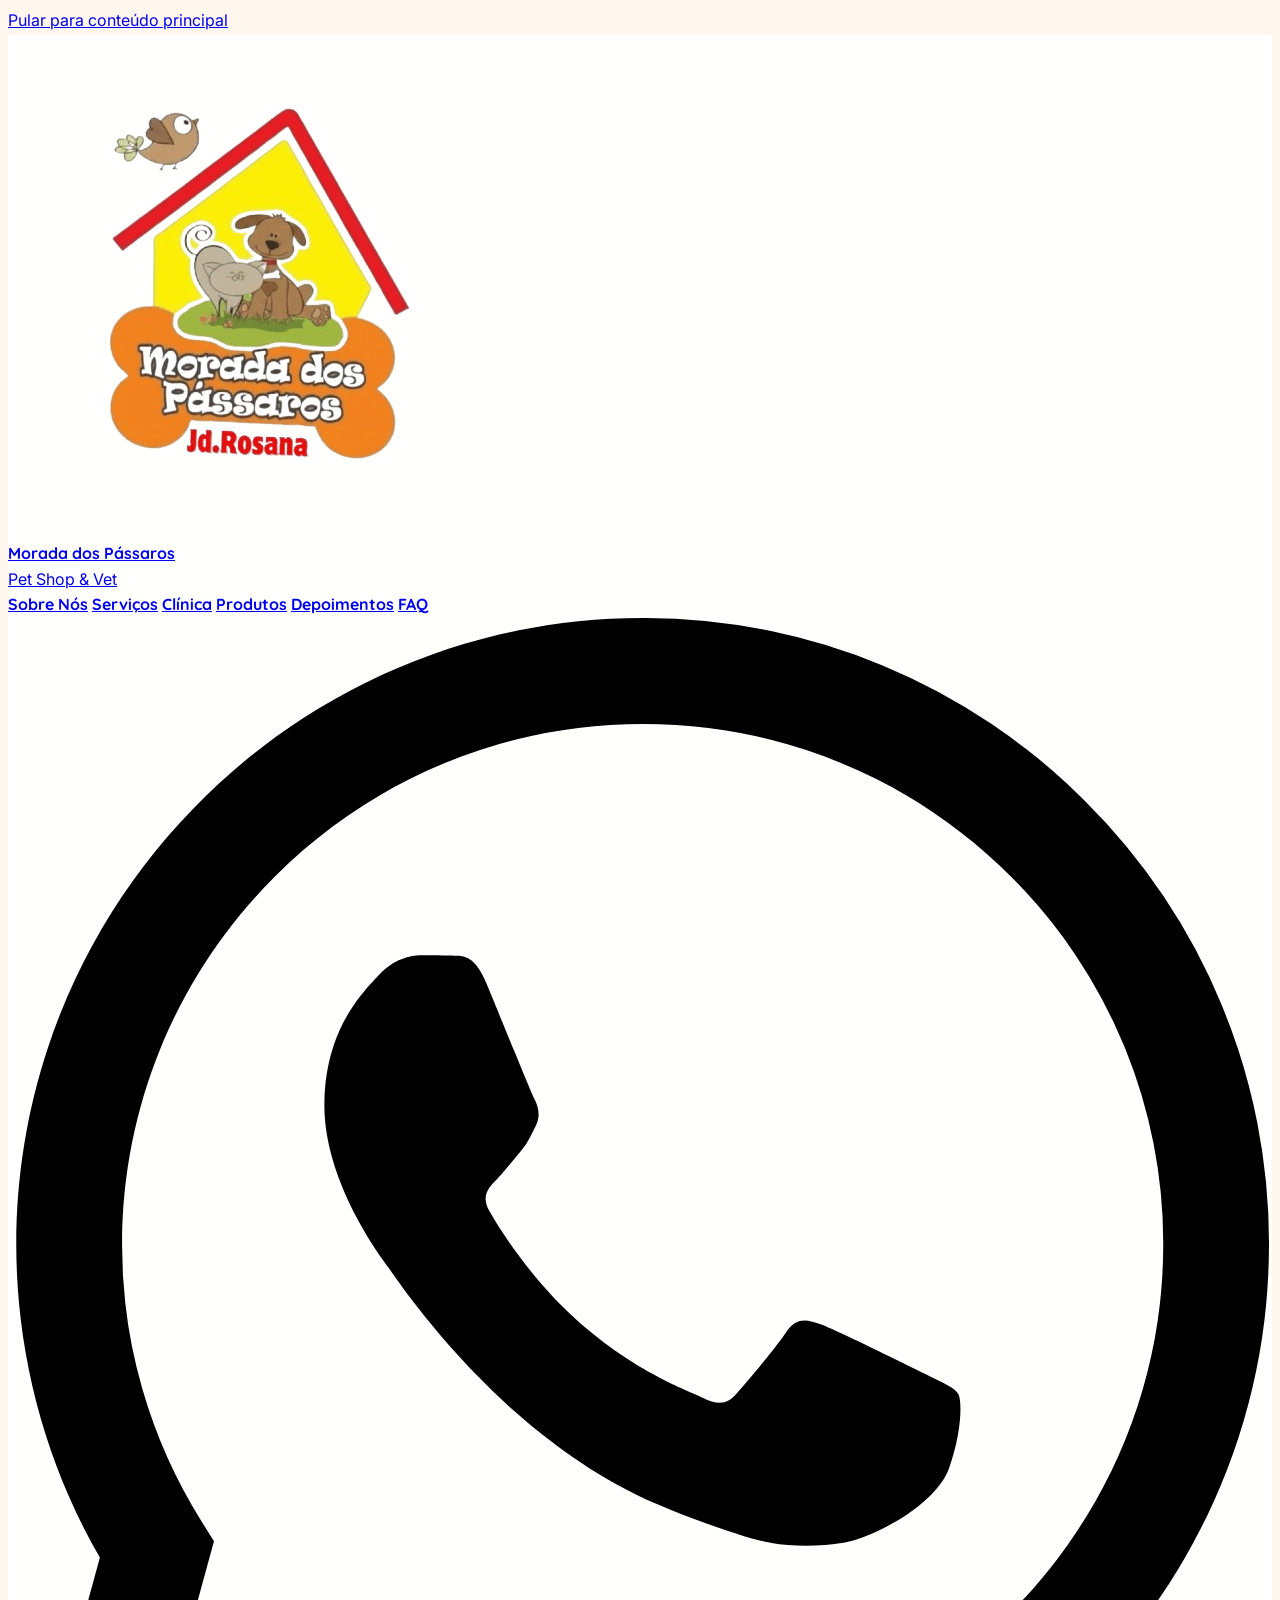
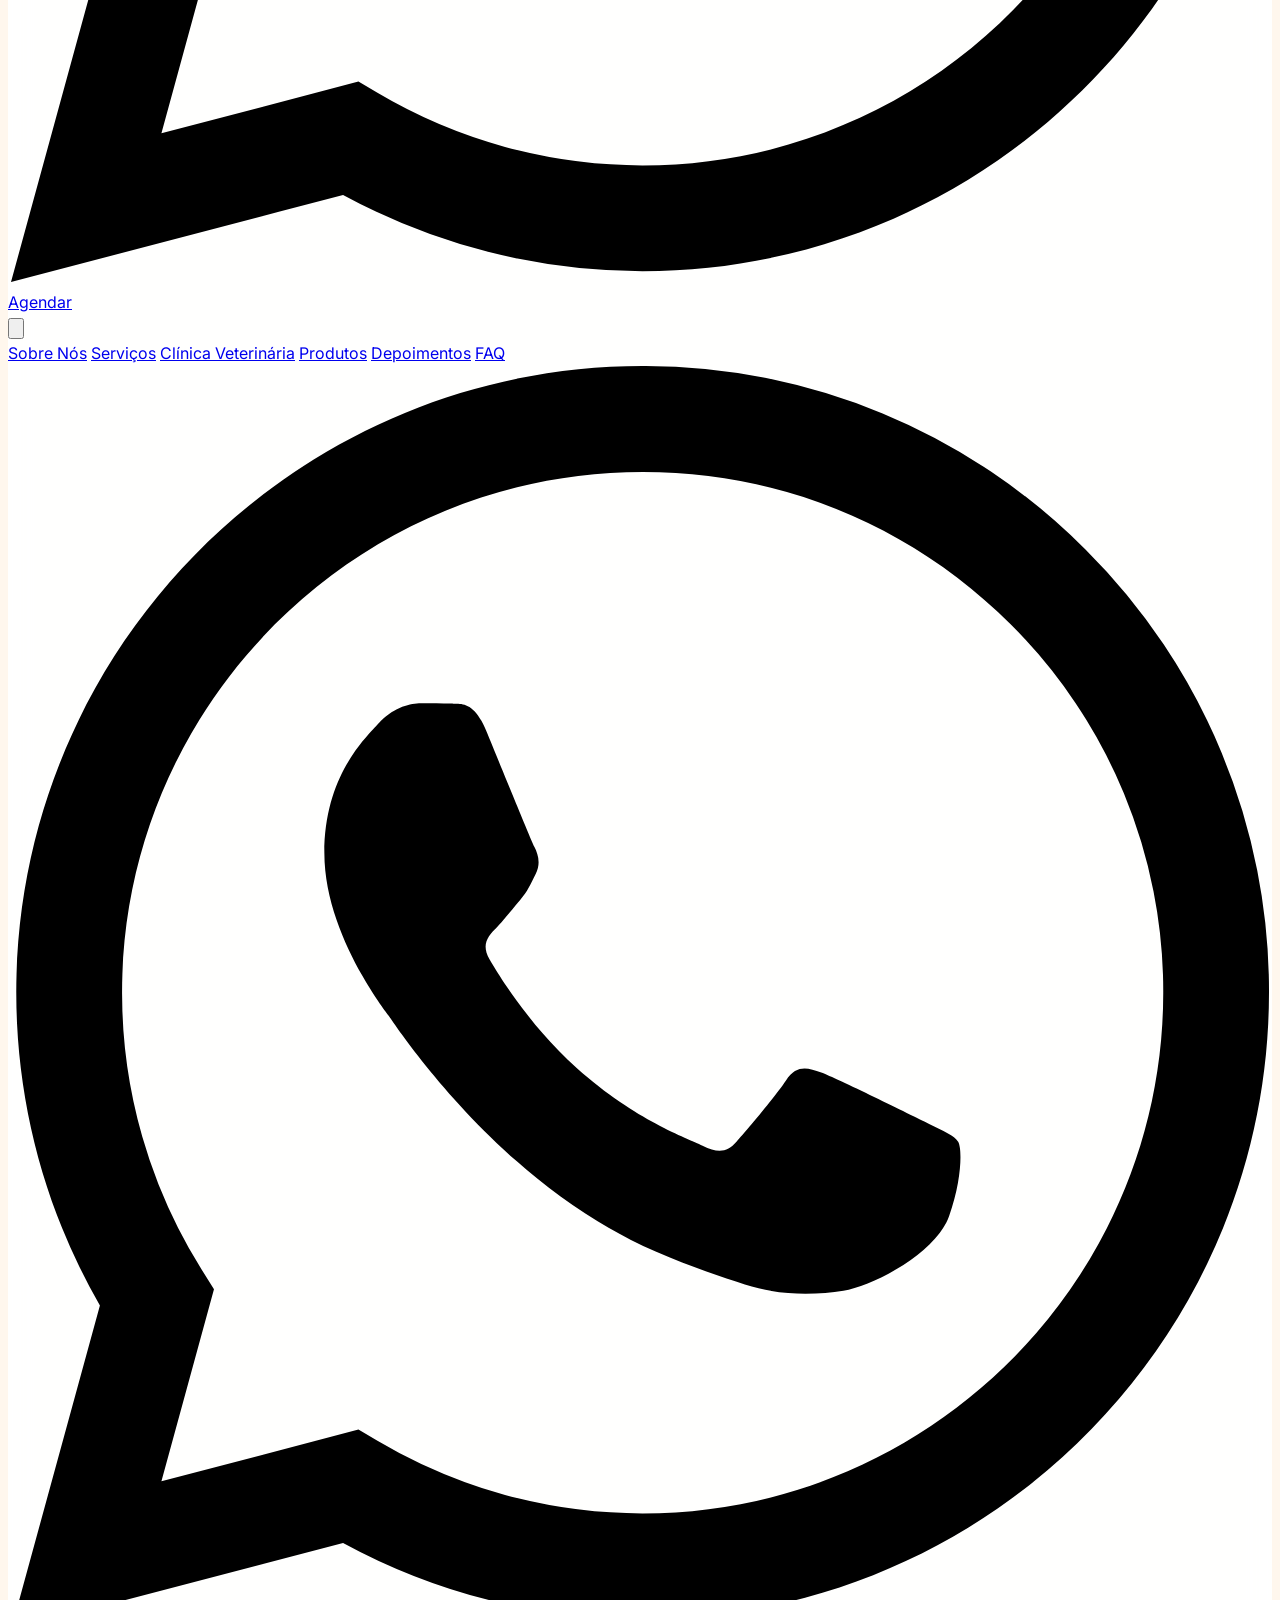
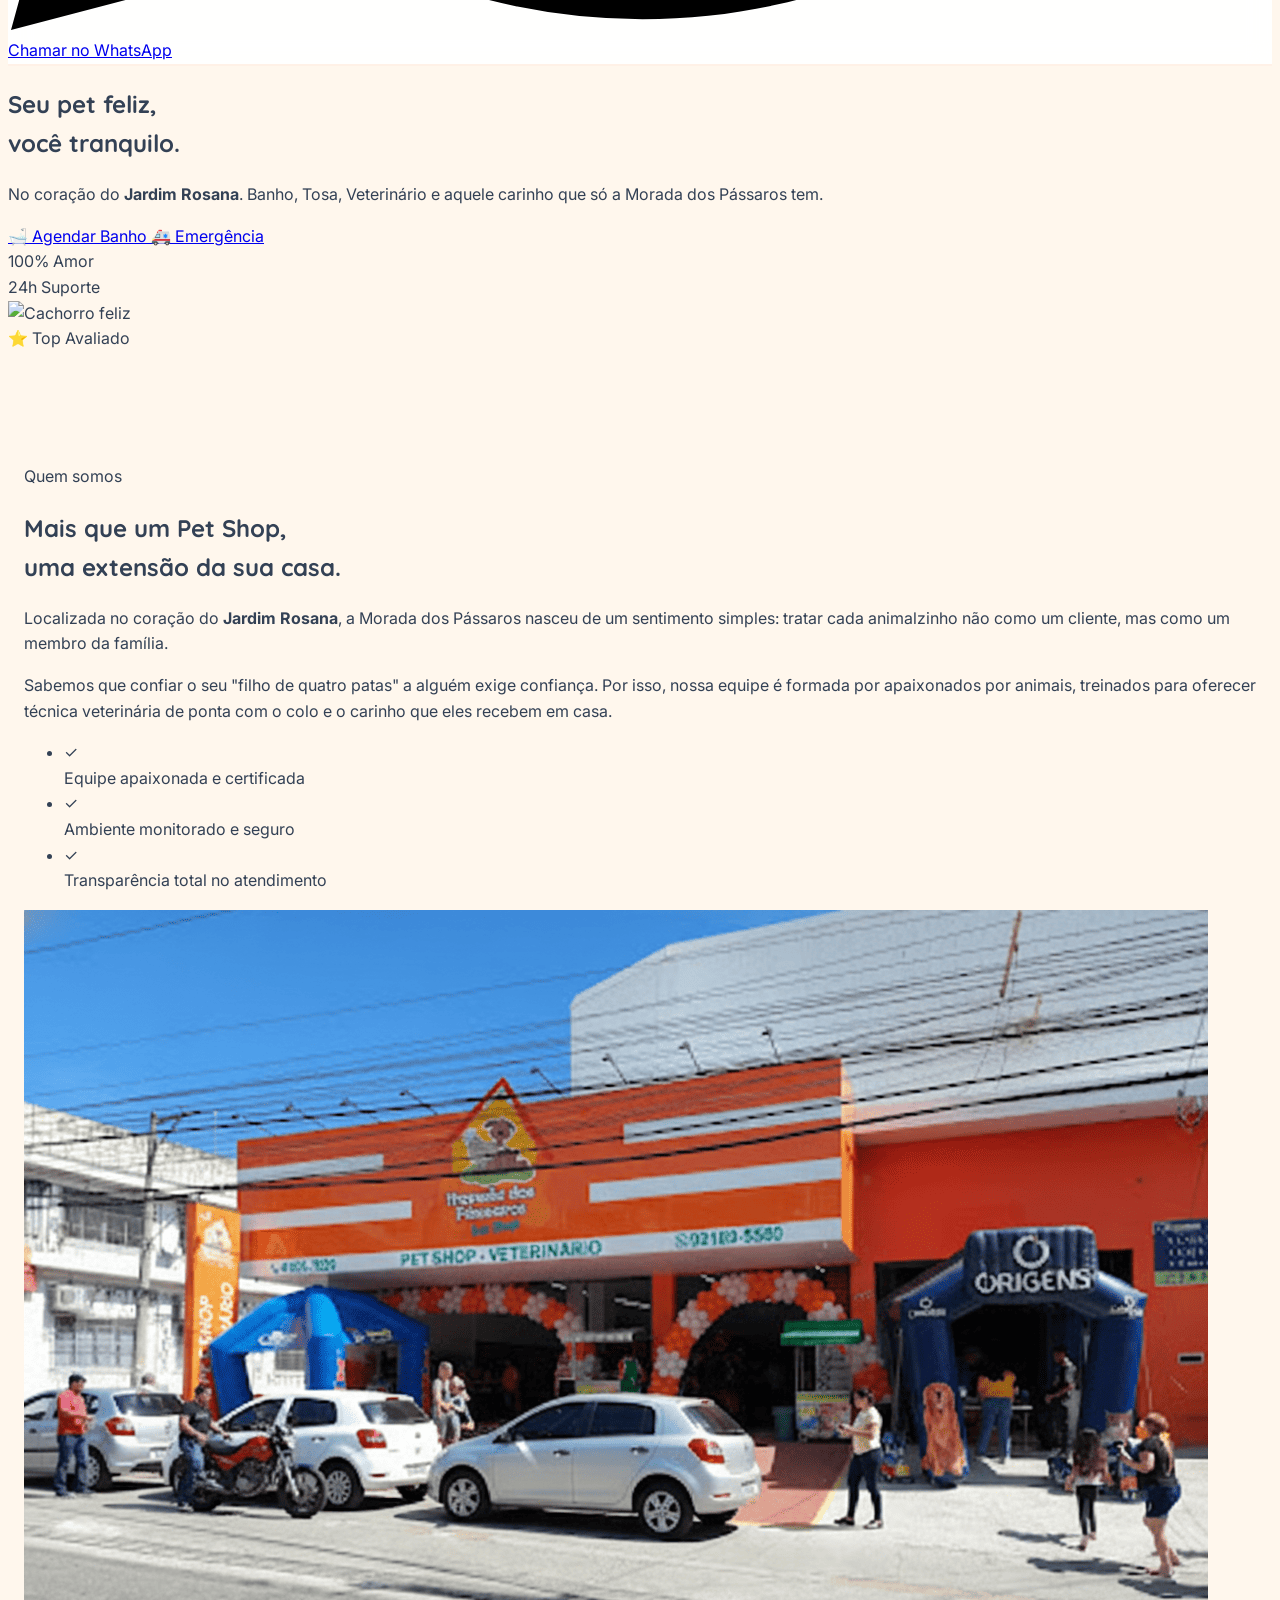
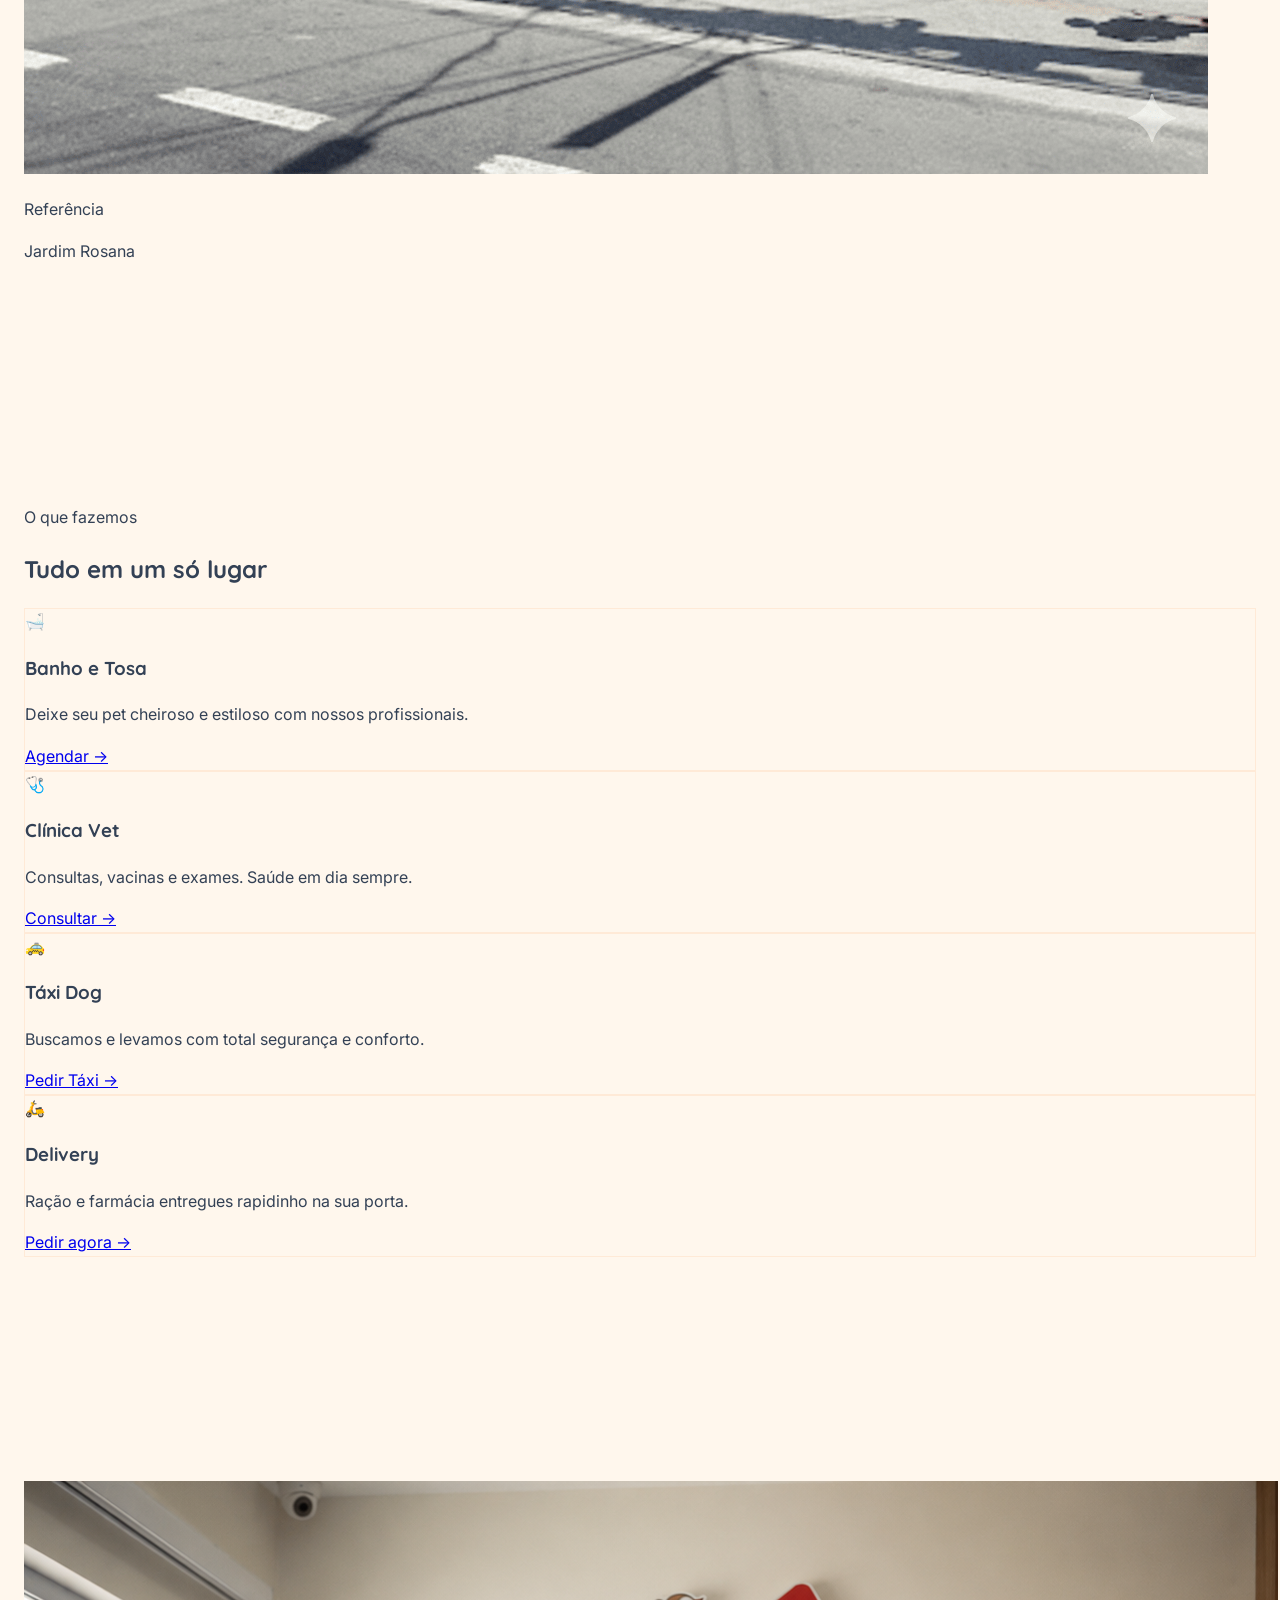
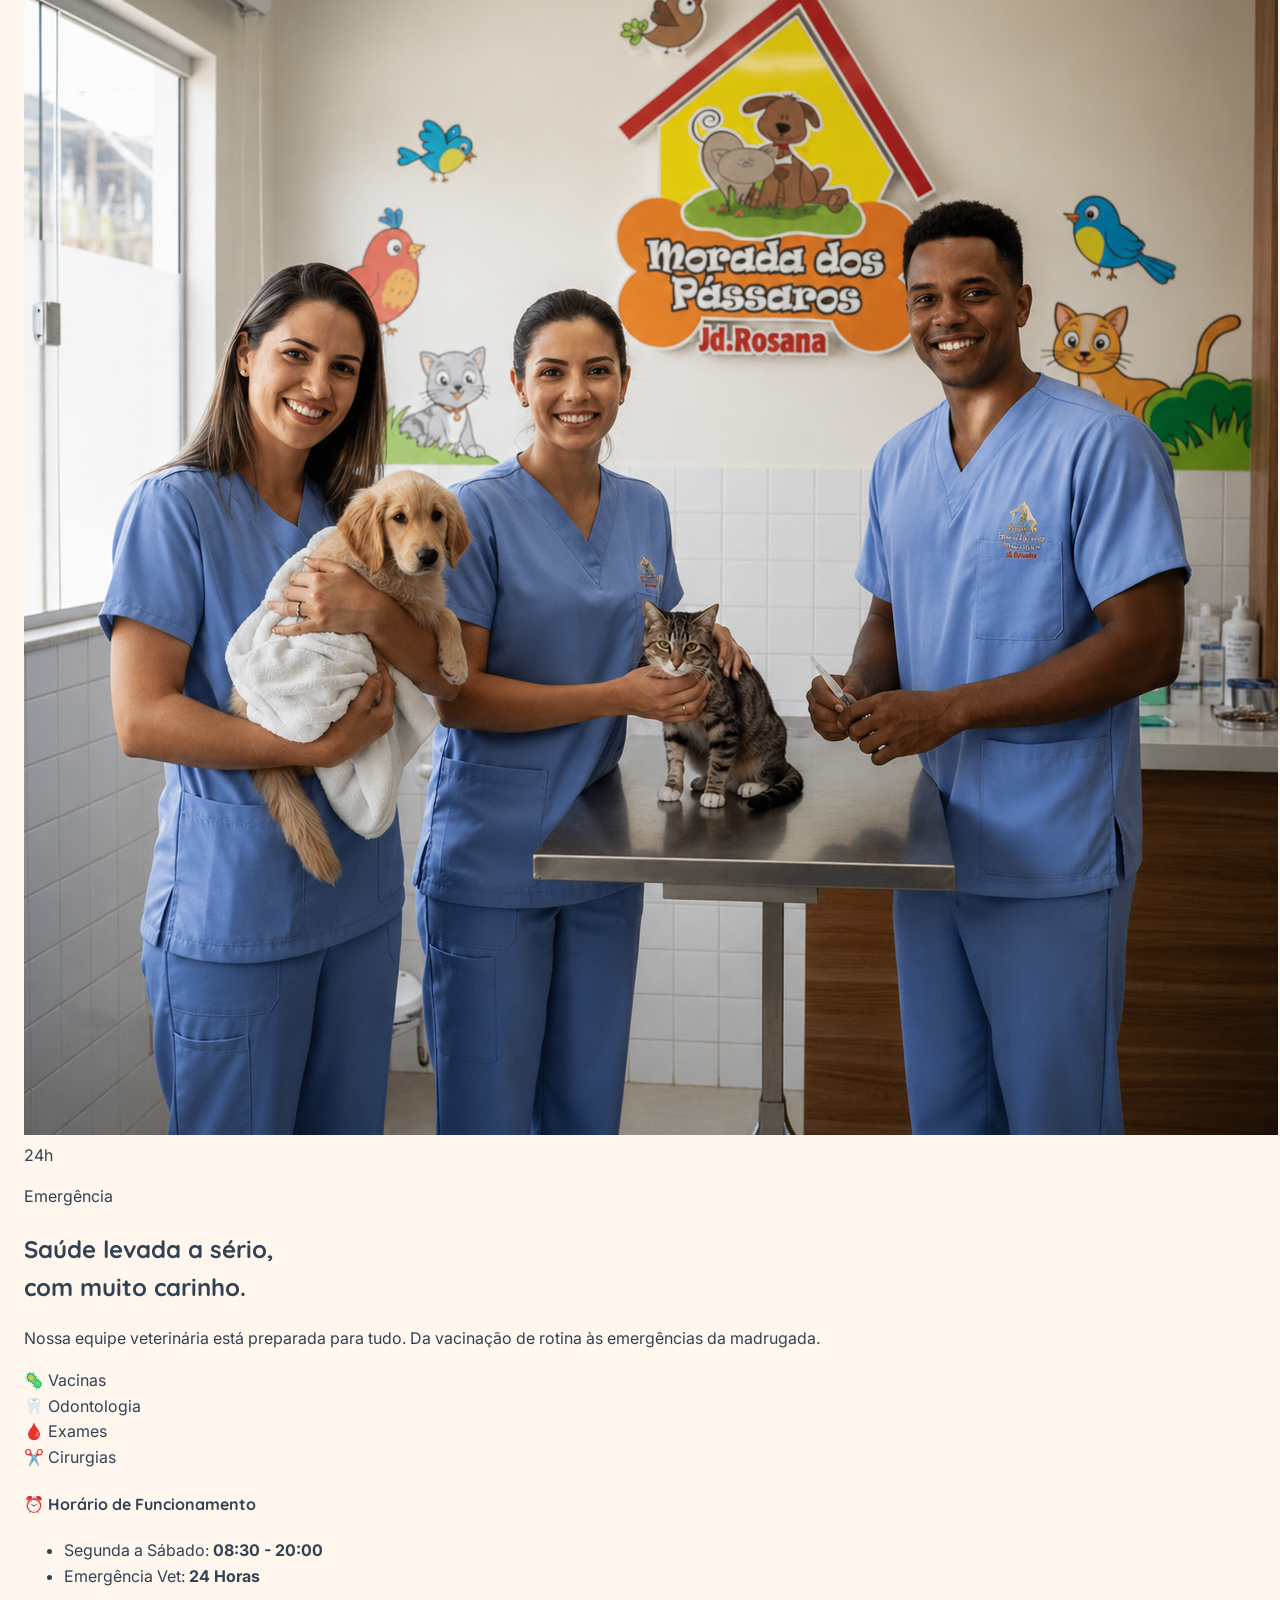
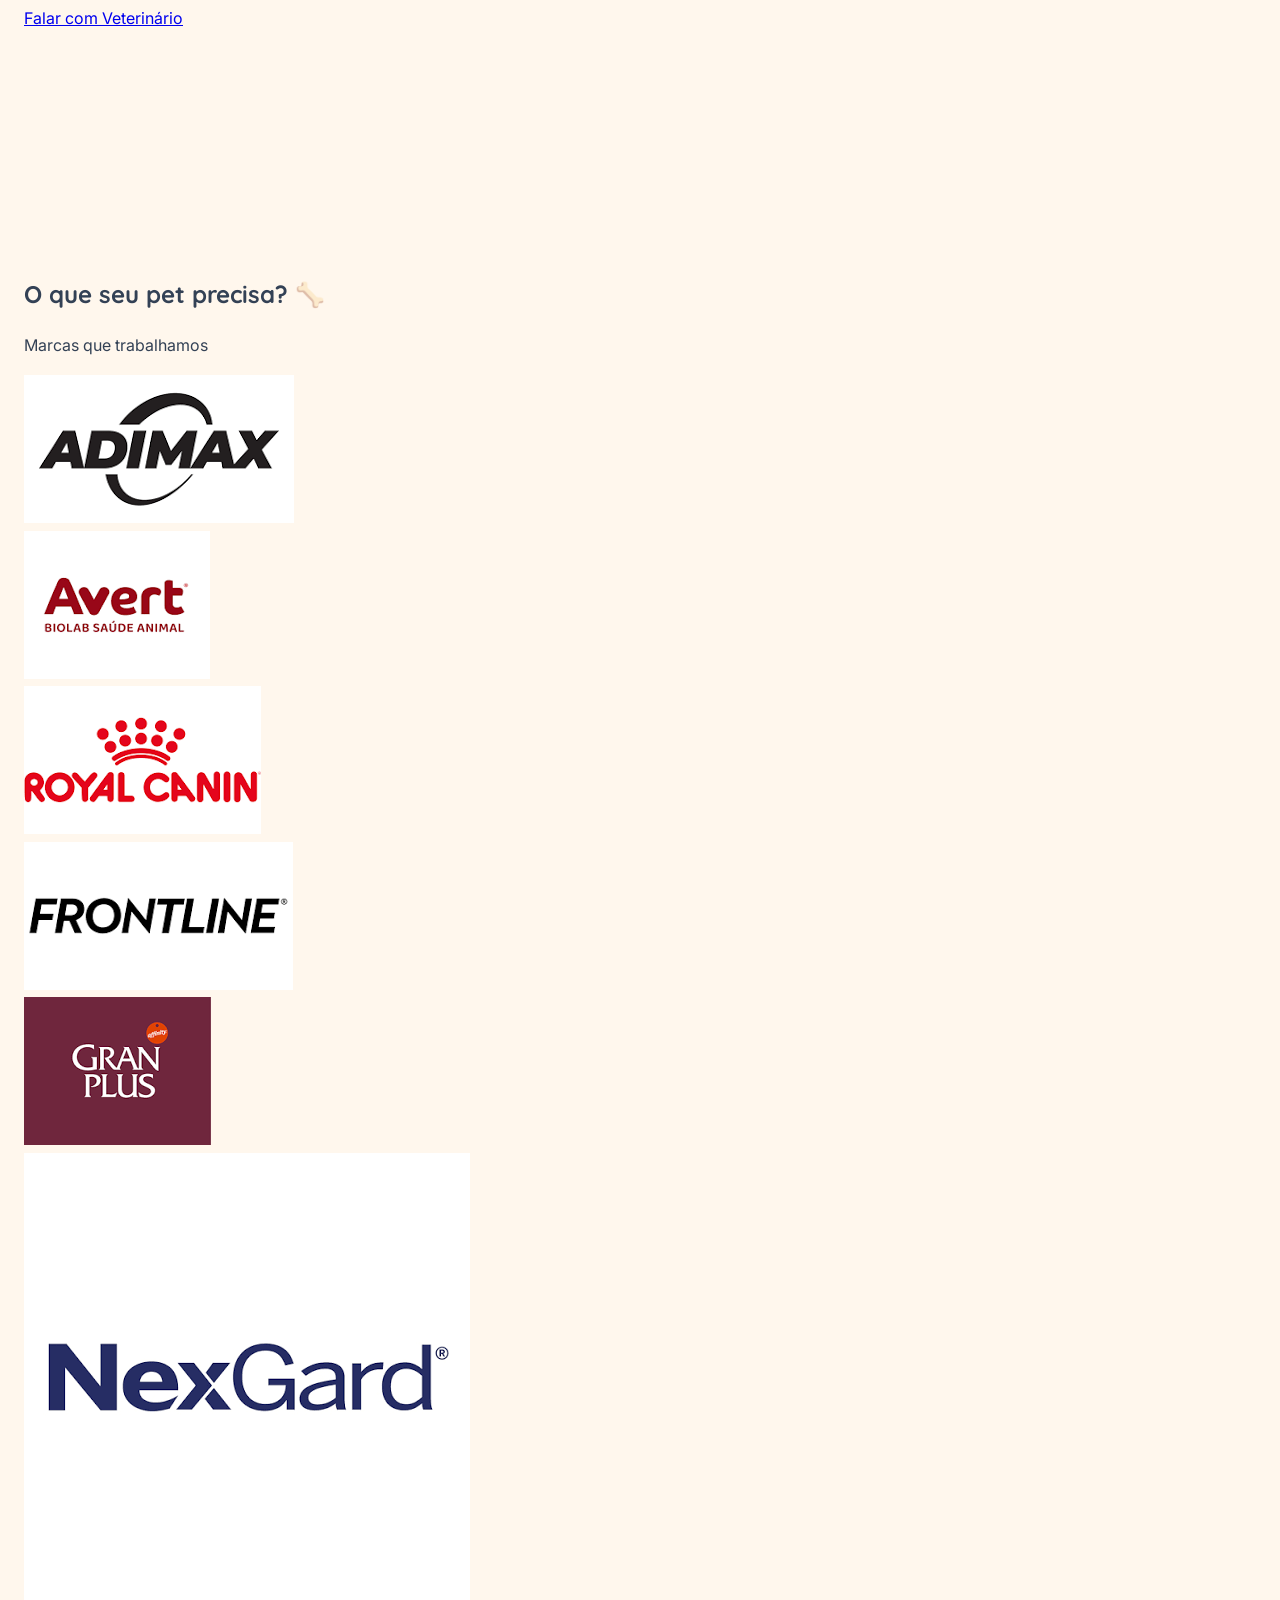
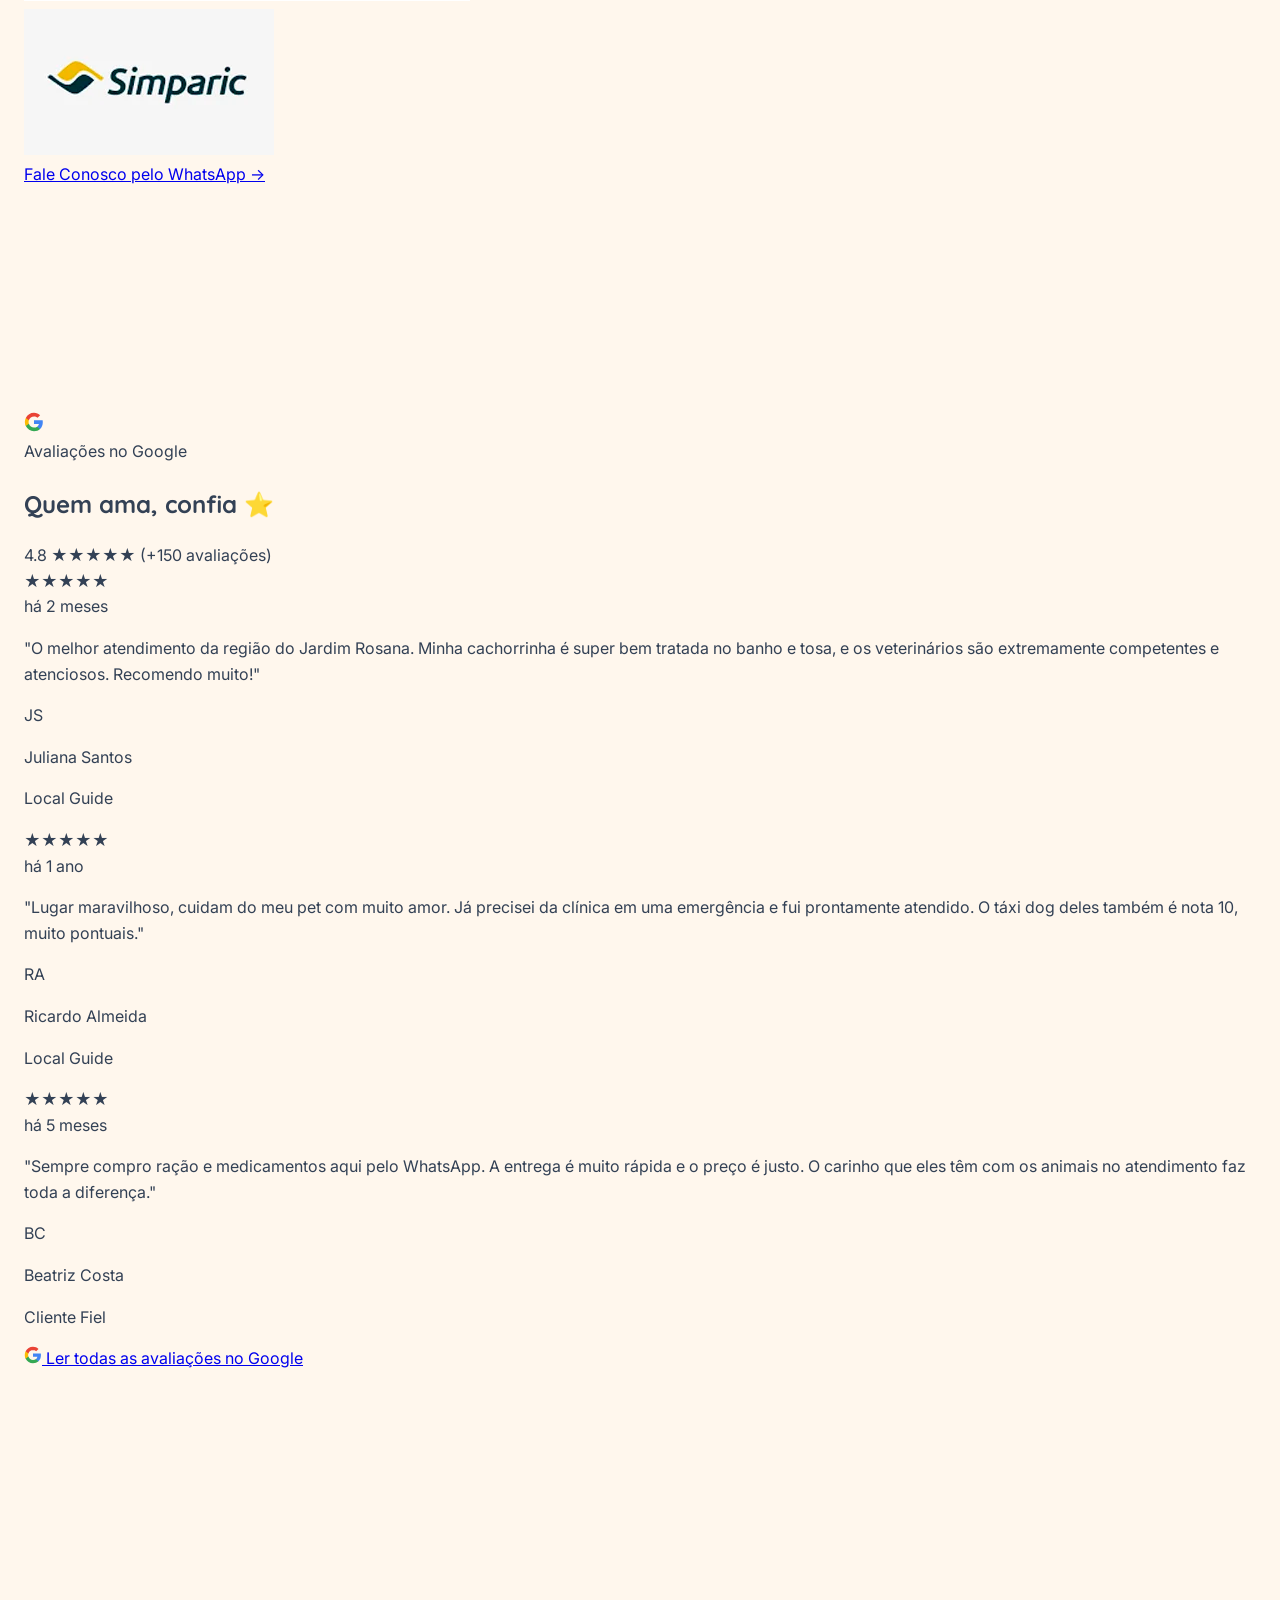
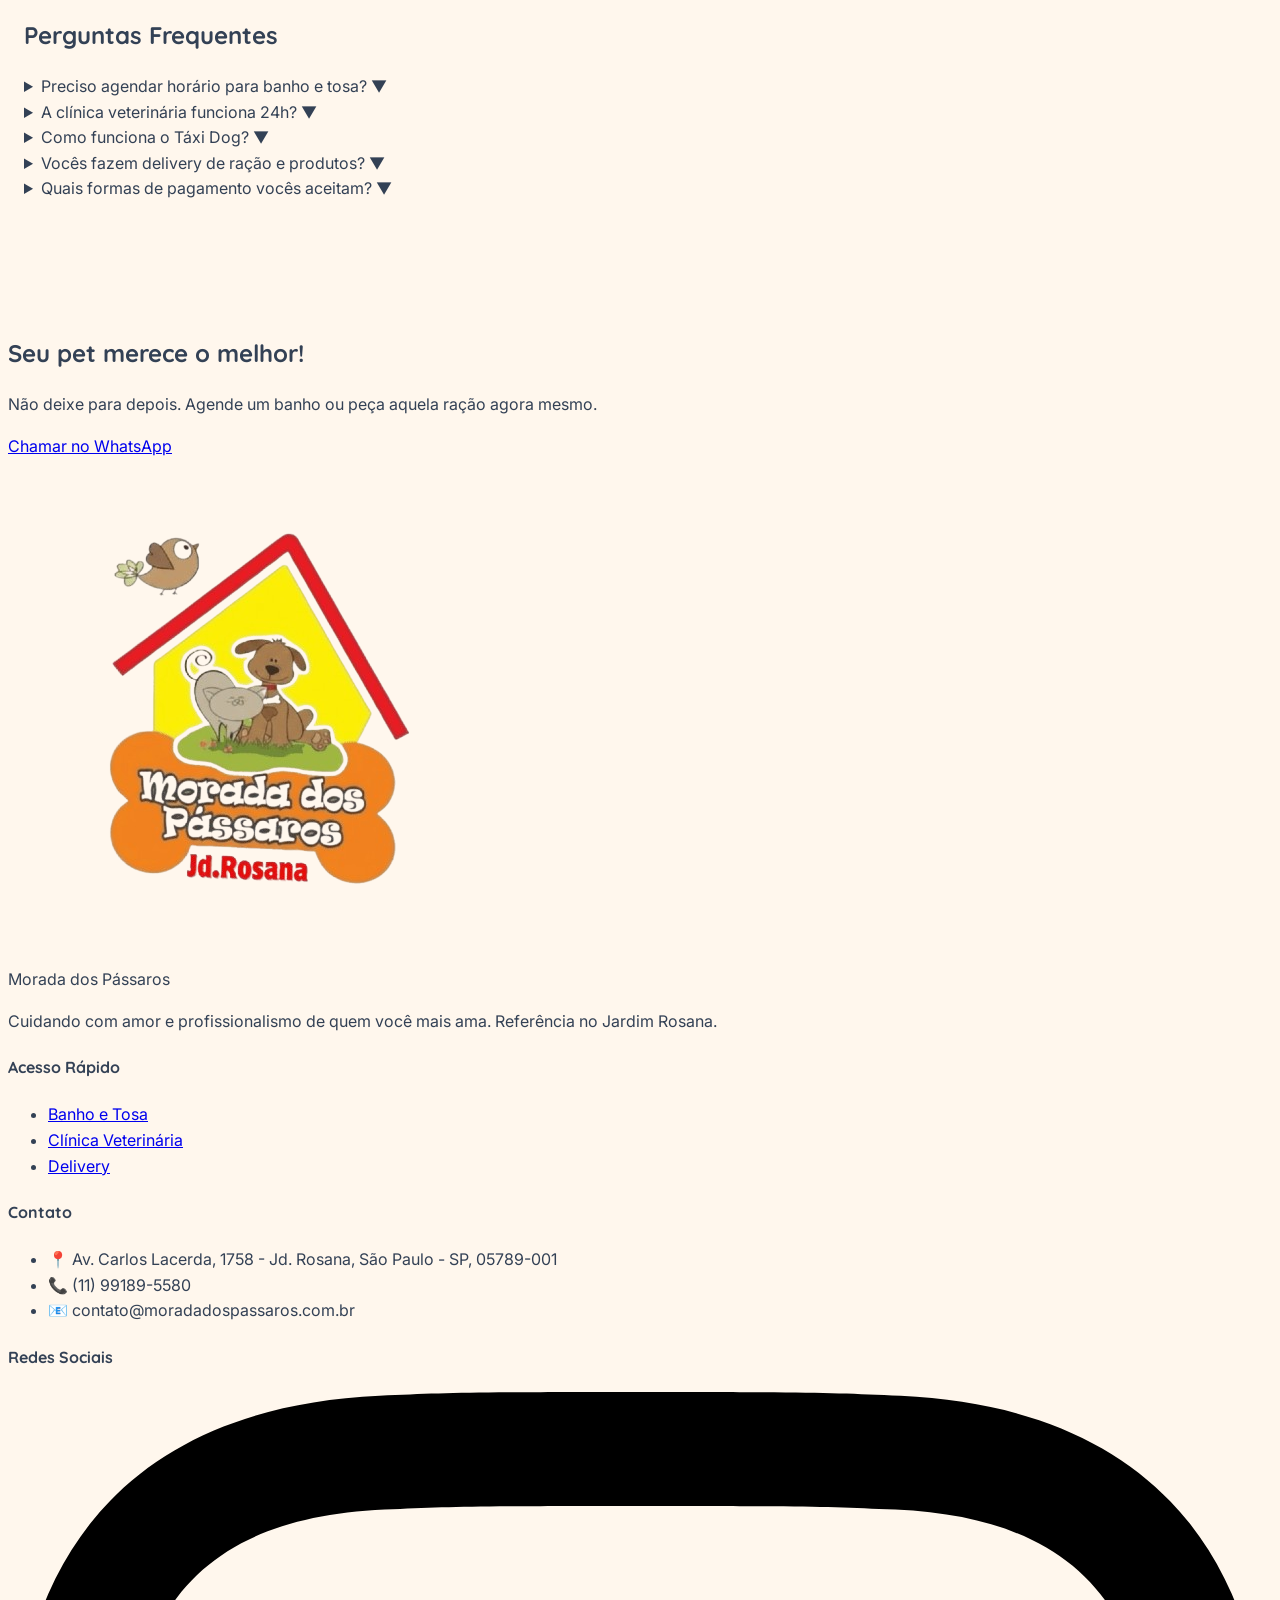
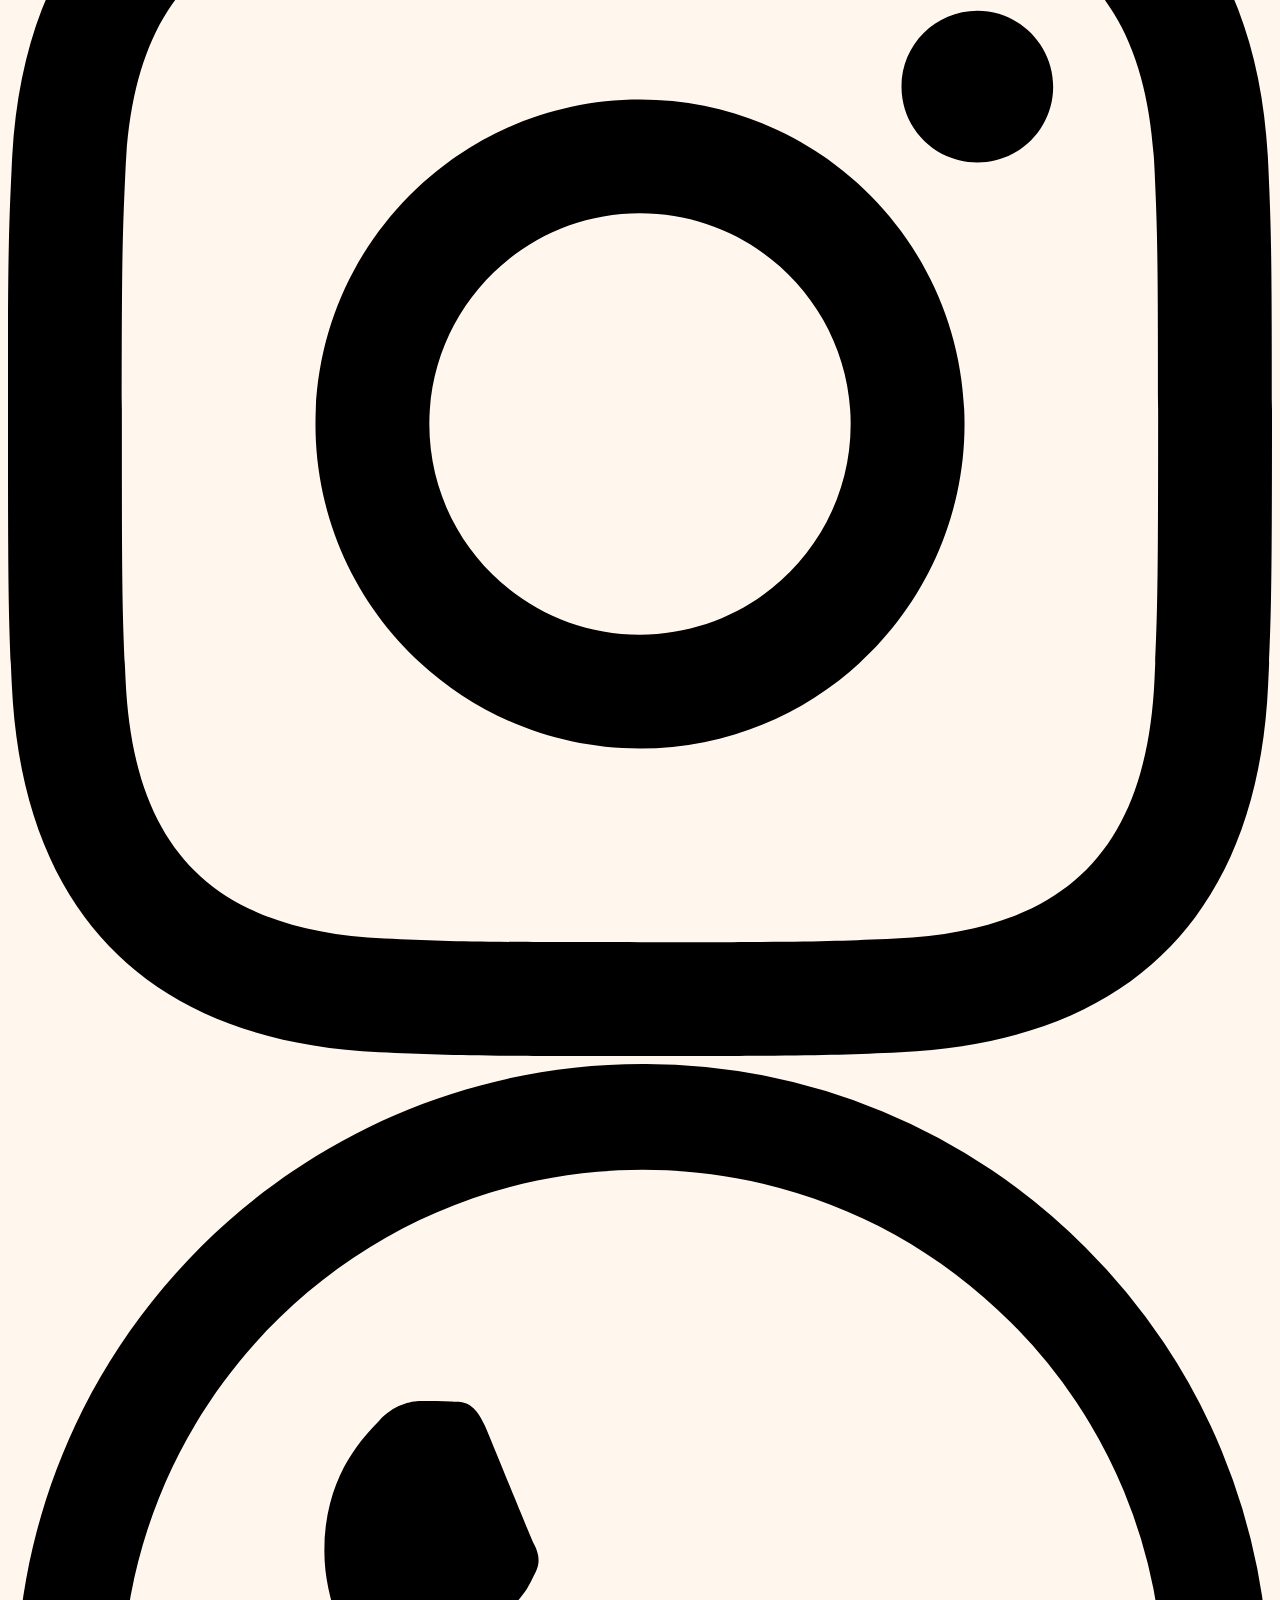
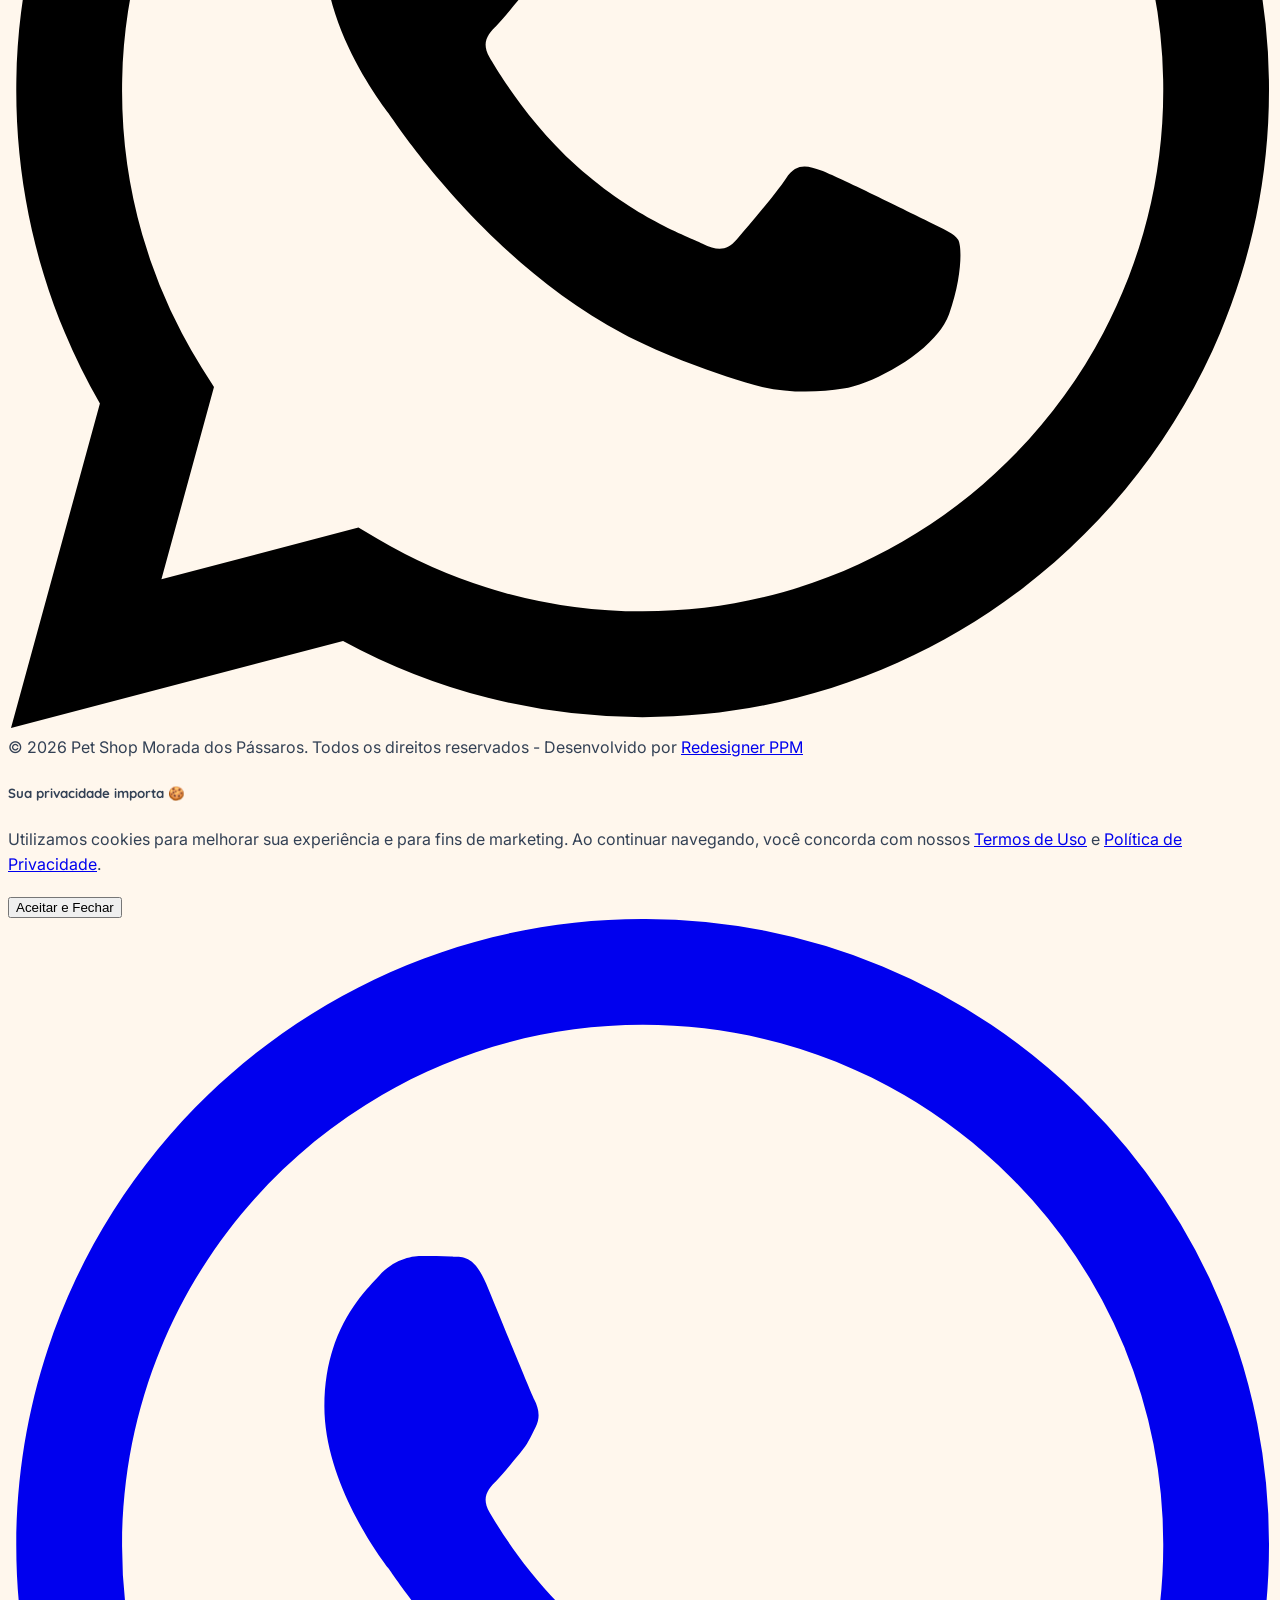
==== index.html @ 05e27b22 "Add files via upload update" ====
<!DOCTYPE html>
<html lang="pt-BR" class="scroll-smooth">
<head>
    <meta charset="UTF-8">
    <meta name="viewport" content="width=device-width, initial-scale=1.0">
    
    <title>Pet Shop Morada dos Pássaros | Banho, Tosa e Clínica Veterinária no Jardim Rosana</title>
    <meta name="description" content="Cuidado completo para seu pet! Banho e Tosa, Clínica Veterinária 24h, Táxi Dog, Delivery de ração e acessórios. Atendimento no Jardim Rosana - SP.">
    <meta name="keywords" content="pet shop, veterinário, banho e tosa, táxi dog, delivery ração, Jardim Rosana, clínica veterinária 24h, castração, vacinação">
    
    <meta property="og:type" content="website">
    <meta property="og:title" content="Pet Shop Morada dos Pássaros | Cuidado completo para seu pet">
    <meta property="og:description" content="Banho e Tosa, Clínica Veterinária, Táxi Dog e Delivery no Jardim Rosana. Agende pelo WhatsApp!">
    <meta property="og:image" content="https://images.unsplash.com/photo-1596276020587-43af4926e6e9?auto=format&fit=crop&q=80&w=1200">
    <meta property="og:url" content="https://moradadospassaros.com.br">
    <meta property="og:site_name" content="Pet Shop Morada dos Pássaros">
    <meta property="og:locale" content="pt_BR">

    <meta name="twitter:card" content="summary_large_image">
    <meta name="twitter:title" content="Pet Shop Morada dos Pássaros | Cuidado completo para seu pet">
    <meta name="twitter:description" content="Banho e Tosa, Clínica Veterinária, Táxi Dog e Delivery no Jardim Rosana. Agende pelo WhatsApp!">
    <meta name="twitter:image" content="https://images.unsplash.com/photo-1596276020587-43af4926e6e9?auto=format&fit=crop&q=80&w=1200">
    
    <link rel="icon" type="image/png" href="fav.png">

    <script type="application/ld+json">
    {
        "@context": "https://schema.org",
        "@type": "PetStore",
        "@id": "https://moradadospassaros.com.br",
        "name": "Pet Shop Morada dos Pássaros",
        "image": "https://images.unsplash.com/photo-1596276020587-43af4926e6e9?auto=format&fit=crop&q=80&w=1200",
        "description": "Pet Shop e Clínica Veterinária com banho e tosa, táxi dog, delivery e atendimento veterinário 24h no Jardim Rosana, São Paulo.",
        "address": {
            "@type": "PostalAddress",
            "streetAddress": "Jardim Rosana",
            "addressLocality": "São Paulo",
            "addressRegion": "SP",
            "addressCountry": "BR"
        },
        "geo": {
            "@type": "GeoCoordinates",
            "latitude": "-23.5505",
            "longitude": "-46.6333"
        },
        "openingHours": "Mo-Sa 08:30-20:00",
        "telephone": "+5511991895580",
        "priceRange": "$$",
        "serviceType": [
            "Banho e Tosa",
            "Clínica Veterinária",
            "Táxi Dog",
            "Delivery"
        ],
        "offers": {
            "@type": "Offer",
            "description": "Primeiro banho com 20% de desconto"
        }
    }
    </script>

    <script src="https://cdn.tailwindcss.com"></script>
    
    <link href="https://fonts.googleapis.com/css2?family=Quicksand:wght@500;600;700&family=Inter:wght@300;400;500;600&display=swap" rel="stylesheet">
    
    <style>
        :root {
            --brand-primary: #F97316;    
            --brand-secondary: #EF4444;  
            --brand-accent: #EAB308;     
            --brand-success: #25D366;
            --bg-soft: #FFF7ED;          
            --text-primary: #334155;     
        }
        
        body {
            font-family: 'Inter', sans-serif;
            color: var(--text-primary);
            line-height: 1.6;
            background-color: var(--bg-soft);
            overflow-x: hidden;
        }
        
        h1, h2, h3, h4, h5, h6, .font-heading {
            font-family: 'Quicksand', sans-serif;
            font-weight: 700;
        }

        .section-padding {
            padding: 5rem 1rem;
        }
        
        @media (min-width: 768px) {
            .section-padding {
                padding: 7rem 1rem;
            }
        }
        
        .card-hover {
            transition: all 0.3s cubic-bezier(0.4, 0, 0.2, 1);
            border: 1px solid rgba(249, 115, 22, 0.1);
        }
        
        .card-hover:hover {
            transform: translateY(-8px);
            box-shadow: 0 20px 40px -10px rgba(249, 115, 22, 0.15);
            border-color: var(--brand-primary);
        }
        
        .pulse-animation {
            animation: pulse 2s infinite;
        }
        
        @keyframes pulse {
            0% { transform: scale(1); box-shadow: 0 0 0 0 rgba(37, 211, 102, 0.7); }
            70% { transform: scale(1.05); box-shadow: 0 0 0 15px rgba(37, 211, 102, 0); }
            100% { transform: scale(1); box-shadow: 0 0 0 0 rgba(37, 211, 102, 0); }
        }
        
        .float-animation {
            animation: float 6s ease-in-out infinite;
        }
        
        @keyframes float {
            0% { transform: translateY(0px); }
            50% { transform: translateY(-15px); }
            100% { transform: translateY(0px); }
        }

        .animate-blob {
            animation: blob 7s infinite;
        }
        
        @keyframes blob {
            0% { transform: translate(0px, 0px) scale(1); }
            33% { transform: translate(30px, -50px) scale(1.1); }
            66% { transform: translate(-20px, 20px) scale(0.9); }
            100% { transform: translate(0px, 0px) scale(1); }
        }

        .reveal {
            opacity: 0;
            transform: translateY(24px);
            transition: opacity 0.6s ease-out, transform 0.6s ease-out;
        }

        .reveal.is-visible {
            opacity: 1;
            transform: translateY(0);
        }

        @media (prefers-reduced-motion: reduce) {
            .reveal {
                opacity: 1;
                transform: none;
                transition: none;
            }
        }
        
        .animation-delay-2000 {
            animation-delay: 2s;
        }
        
        .glass-effect {
            background: rgba(255, 255, 255, 0.95);
            backdrop-filter: blur(12px);
            border-bottom: 2px solid rgba(249, 115, 22, 0.1);
        }

        .lgpd-slide-up {
            animation: slideUp 0.5s ease-out forwards;
        }
        
        @keyframes slideUp {
            from { transform: translateY(100%); opacity: 0; }
            to { transform: translateY(0); opacity: 1; }
        }
    </style>
</head>
<body class="antialiased">

    <a href="#main-content" class="sr-only focus:not-sr-only focus:absolute focus:top-4 focus:left-4 bg-orange-500 text-white px-4 py-3 rounded-lg z-50 font-bold">Pular para conteúdo principal</a>

    <nav class="fixed w-full glass-effect shadow-sm z-40" aria-label="Navegação principal">
        <div class="max-w-7xl mx-auto px-4 lg:px-8 h-24 flex justify-between items-center">
            
            <a href="#" class="flex items-center gap-3 group">
                <img src="logo.png" alt="Logo Morada dos Pássaros" class="h-16 w-auto object-contain transition-transform group-hover:scale-105">
                <div class="leading-tight hidden sm:block">
                    <div class="font-heading font-bold text-xl text-slate-800">Morada dos Pássaros</div>
                    <div class="text-xs text-orange-600 font-bold tracking-widest uppercase">Pet Shop & Vet</div>
                </div>
            </a>
            
            <div class="hidden lg:flex space-x-8 font-bold text-sm tracking-wider uppercase items-center">
                <a href="#sobre" class="text-slate-600 hover:text-orange-500 transition-colors font-heading">Sobre Nós</a>
                <a href="#servicos" class="text-slate-600 hover:text-orange-500 transition-colors font-heading">Serviços</a>
                <a href="#clinica" class="text-slate-600 hover:text-orange-500 transition-colors font-heading">Clínica</a>
                <a href="#produtos" class="text-slate-600 hover:text-orange-500 transition-colors font-heading">Produtos</a>
                <a href="#depoimentos" class="text-slate-600 hover:text-orange-500 transition-colors font-heading">Depoimentos</a>
                <a href="#faq" class="text-slate-600 hover:text-orange-500 transition-colors font-heading">FAQ</a>
                <a href="https://wa.me/5511991895580?text=Olá! Gostaria de agendar um serviço para meu pet." 
                   class="bg-[#25D366] text-white px-6 py-3 rounded-full hover:bg-green-600 transition-all duration-300 shadow-lg hover:shadow-green-500/30 flex items-center gap-2 transform hover:-translate-y-1 normal-case">
                   <svg class="w-5 h-5 fill-current" viewBox="0 0 24 24"><path d="M17.472 14.382c-.297-.149-1.758-.867-2.03-.967-.273-.099-.471-.148-.67.15-.197.297-.767.966-.94 1.164-.173.199-.347.223-.644.075-.297-.15-1.255-.463-2.39-1.475-.883-.788-1.48-1.761-1.653-2.059-.173-.297-.018-.458.13-.606.134-.133.298-.347.446-.52.149-.174.198-.298.298-.497.099-.198.05-.371-.025-.52-.075-.149-.669-1.612-.916-2.207-.242-.579-.487-.5-.669-.51-.173-.008-.371-.008-.57-.008-.198 0-.52.074-.792.372-.272.297-1.04 1.016-1.04 2.479 0 1.462 1.065 2.875 1.213 3.074.149.198 2.096 3.2 5.077 4.487.709.306 1.262.489 1.694.625.712.227 1.36.195 1.871.118.571-.085 1.758-.719 2.006-1.413.248-.694.248-1.289.173-1.413-.074-.124-.272-.198-.57-.347m-5.421 7.403h-.004a9.87 9.87 0 01-5.031-1.378l-.361-.214-3.741.982.998-3.648-.235-.374a9.86 9.86 0 01-1.51-5.26c.001-5.45 4.436-9.884 9.888-9.884 2.64 0 5.122 1.03 6.988 2.898a9.825 9.825 0 012.893 6.994c-.003 5.45-4.437 9.884-9.885 9.884m8.413-18.297A11.815 11.815 0 0012.05 0C5.495 0 .16 5.335.157 11.892c0 2.096.547 4.142 1.588 5.945L.057 24l6.305-1.654a11.882 11.882 0 005.683 1.448h.005c6.554 0 11.89-5.335 11.893-11.893a11.821 11.821 0 00-3.48-8.413Z"/></svg>
                   <span>Agendar</span>
                </a>
            </div>
            
            <button id="hamburguer" class="lg:hidden p-2 rounded-xl text-orange-500 hover:bg-orange-50 transition-colors" aria-label="Abrir menu">
                <svg class="w-8 h-8" fill="none" stroke="currentColor" viewBox="0 0 24 24"><path stroke-linecap="round" stroke-linejoin="round" stroke-width="2.5" d="M4 6h16M4 12h16m-7 6h7"></path></svg>
            </button>
        </div>
        
        <div id="mobile-menu" class="hidden lg:hidden bg-white border-t border-orange-100 px-6 py-6 space-y-4 shadow-xl absolute w-full" role="menu">
            <a href="#sobre" class="block py-3 font-bold text-sm uppercase tracking-wider text-slate-700 border-b border-gray-50">Sobre Nós</a>
            <a href="#servicos" class="block py-3 font-bold text-sm uppercase tracking-wider text-slate-700 border-b border-gray-50">Serviços</a>
            <a href="#clinica" class="block py-3 font-bold text-sm uppercase tracking-wider text-slate-700 border-b border-gray-50">Clínica Veterinária</a>
            <a href="#produtos" class="block py-3 font-bold text-sm uppercase tracking-wider text-slate-700 border-b border-gray-50">Produtos</a>
            <a href="#depoimentos" class="block py-3 font-bold text-sm uppercase tracking-wider text-slate-700 border-b border-gray-50">Depoimentos</a>
            <a href="#faq" class="block py-3 font-bold text-sm uppercase tracking-wider text-slate-700 border-b border-gray-50">FAQ</a>
            <a href="https://wa.me/5511991895580?text=Olá! Gostaria de agendar um serviço." 
               class="block w-full text-center bg-[#25D366] text-white py-4 rounded-xl font-bold mt-4 shadow-md flex items-center justify-center gap-2">
               <svg class="w-5 h-5 fill-current" viewBox="0 0 24 24"><path d="M17.472 14.382c-.297-.149-1.758-.867-2.03-.967-.273-.099-.471-.148-.67.15-.197.297-.767.966-.94 1.164-.173.199-.347.223-.644.075-.297-.15-1.255-.463-2.39-1.475-.883-.788-1.48-1.761-1.653-2.059-.173-.297-.018-.458.13-.606.134-.133.298-.347.446-.52.149-.174.198-.298.298-.497.099-.198.05-.371-.025-.52-.075-.149-.669-1.612-.916-2.207-.242-.579-.487-.5-.669-.51-.173-.008-.371-.008-.57-.008-.198 0-.52.074-.792.372-.272.297-1.04 1.016-1.04 2.479 0 1.462 1.065 2.875 1.213 3.074.149.198 2.096 3.2 5.077 4.487.709.306 1.262.489 1.694.625.712.227 1.36.195 1.871.118.571-.085 1.758-.719 2.006-1.413.248-.694.248-1.289.173-1.413-.074-.124-.272-.198-.57-.347m-5.421 7.403h-.004a9.87 9.87 0 01-5.031-1.378l-.361-.214-3.741.982.998-3.648-.235-.374a9.86 9.86 0 01-1.51-5.26c.001-5.45 4.436-9.884 9.888-9.884 2.64 0 5.122 1.03 6.988 2.898a9.825 9.825 0 012.893 6.994c-.003 5.45-4.437 9.884-9.885 9.884m8.413-18.297A11.815 11.815 0 0012.05 0C5.495 0 .16 5.335.157 11.892c0 2.096.547 4.142 1.588 5.945L.057 24l6.305-1.654a11.882 11.882 0 005.683 1.448h.005c6.554 0 11.89-5.335 11.893-11.893a11.821 11.821 0 00-3.48-8.413Z"/></svg>
               Chamar no WhatsApp
            </a>
        </div>
    </nav>

    <main id="main-content">
        
    <section class="pt-36 pb-20 px-4 relative overflow-hidden bg-orange-50/50">
        <div class="absolute top-0 right-0 -mr-20 -mt-20 w-96 h-96 bg-yellow-200 rounded-full mix-blend-multiply filter blur-3xl opacity-30 animate-blob"></div>
        <div class="absolute top-0 left-0 -ml-20 -mt-20 w-96 h-96 bg-orange-200 rounded-full mix-blend-multiply filter blur-3xl opacity-30 animate-blob animation-delay-2000"></div>
        
        <div class="max-w-7xl mx-auto grid lg:grid-cols-2 gap-12 items-center relative z-10">
            <div class="text-center lg:text-left space-y-8">
                <h1 class="text-4xl md:text-5xl lg:text-6xl font-heading font-bold text-slate-900 leading-tight">
                    Seu pet feliz, <br>
                    <span class="text-transparent bg-clip-text bg-gradient-to-r from-orange-500 to-red-500">você tranquilo.</span>
                </h1>
                <p class="text-lg md:text-xl text-slate-600 max-w-2xl mx-auto lg:mx-0 font-medium">
                    No coração do <strong>Jardim Rosana</strong>. Banho, Tosa, Veterinário e aquele carinho que só a <span class="text-orange-600 font-bold">Morada dos Pássaros</span> tem.
                </p>
                
                <div class="flex flex-col sm:flex-row gap-4 justify-center lg:justify-start">
                    <a href="https://wa.me/5511991895580" 
                       class="bg-gradient-to-r from-orange-500 to-orange-600 text-white text-lg px-8 py-4 rounded-full font-bold shadow-xl hover:shadow-orange-500/40 transition-all duration-300 text-center transform hover:-translate-y-1">
                        🛁 Agendar Banho
                    </a>
                    <a href="tel:+5511991895580" 
                       class="bg-white border-2 border-red-400 text-red-500 text-lg px-8 py-4 rounded-full font-bold hover:bg-red-50 transition-all duration-300 text-center flex items-center justify-center gap-2">
                        🚑 Emergência
                    </a>
                </div>

                <div class="flex items-center justify-center lg:justify-start gap-8 pt-4 opacity-80">
                    <div class="text-center lg:text-left">
                        <span class="block text-2xl font-bold text-slate-800">100%</span>
                        <span class="text-xs uppercase tracking-wide">Amor</span>
                    </div>
                    <div class="w-px h-10 bg-slate-300"></div>
                    <div class="text-center lg:text-left">
                        <span class="block text-2xl font-bold text-slate-800">24h</span>
                        <span class="text-xs uppercase tracking-wide">Suporte</span>
                    </div>
                </div>
            </div>
            
            <div class="relative float-animation">
                <div class="relative z-10 p-2 bg-white rounded-[3rem] shadow-2xl">
                    <img src="https://images.unsplash.com/photo-1543466835-00a7907e9de1?auto=format&fit=crop&q=80&w=800" 
                         alt="Cachorro feliz" 
                         class="rounded-[2.5rem] w-full h-auto object-cover" loading="eager">
                </div>
                <div class="absolute -bottom-6 -left-6 bg-yellow-400 text-white p-4 rounded-2xl shadow-lg rotate-[-6deg] z-20">
                    <span class="text-2xl font-bold">⭐ Top Avaliado</span>
                </div>
            </div>
        </div>
    </section>

    <section id="sobre" class="reveal section-padding bg-white relative overflow-hidden">
        <div class="max-w-7xl mx-auto grid lg:grid-cols-2 gap-12 items-center">
            <div class="order-2 lg:order-1 space-y-6">
                <span class="bg-orange-100 text-orange-600 px-4 py-1 rounded-full text-sm font-bold uppercase tracking-wide">Quem somos</span>
                <h2 class="text-3xl md:text-5xl font-heading font-bold text-slate-900 leading-tight">
                    Mais que um Pet Shop, <br>
                    <span class="text-orange-500">uma extensão da sua casa.</span>
                </h2>
                <p class="text-lg text-slate-600 leading-relaxed">
                    Localizada no coração do <strong>Jardim Rosana</strong>, a Morada dos Pássaros nasceu de um sentimento simples: tratar cada animalzinho não como um cliente, mas como um membro da família.
                </p>
                <p class="text-lg text-slate-600 leading-relaxed">
                    Sabemos que confiar o seu "filho de quatro patas" a alguém exige confiança. Por isso, nossa equipe é formada por apaixonados por animais, treinados para oferecer técnica veterinária de ponta com o colo e o carinho que eles recebem em casa.
                </p>
                
                <ul class="space-y-4 pt-4">
                    <li class="flex items-center gap-3">
                        <div class="w-8 h-8 rounded-full bg-green-100 flex items-center justify-center text-green-600 font-bold">✓</div>
                        <span class="font-bold text-slate-700">Equipe apaixonada e certificada</span>
                    </li>
                    <li class="flex items-center gap-3">
                        <div class="w-8 h-8 rounded-full bg-green-100 flex items-center justify-center text-green-600 font-bold">✓</div>
                        <span class="font-bold text-slate-700">Ambiente monitorado e seguro</span>
                    </li>
                    <li class="flex items-center gap-3">
                        <div class="w-8 h-8 rounded-full bg-green-100 flex items-center justify-center text-green-600 font-bold">✓</div>
                        <span class="font-bold text-slate-700">Transparência total no atendimento</span>
                    </li>
                </ul>
            </div>

            <div class="order-1 lg:order-2 relative">
                <div class="absolute inset-0 bg-orange-200 rounded-[3rem] transform -rotate-3 scale-95 opacity-50"></div>
                <img src="loja.png" 
                     alt="Equipe Morada dos Pássaros cuidando de um cachorro" 
                     class="relative rounded-[3rem] shadow-2xl w-full h-auto object-cover border-4 border-white transform hover:scale-[1.02] transition duration-500">
                
                <div class="absolute -bottom-6 -left-6 bg-white p-6 rounded-2xl shadow-xl hidden md:block animate-bounce" style="animation-duration: 3s;">
                    <p class="text-3xl font-bold text-orange-500 text-center">Referência</p>
                    <p class="text-xs text-slate-500 font-bold uppercase tracking-wider text-center">Jardim Rosana</p>
                </div>
            </div>
        </div>
    </section>

    <section id="servicos" class="reveal section-padding bg-white relative">
        <div class="max-w-7xl mx-auto">
            <div class="text-center mb-16">
                <span class="bg-orange-100 text-orange-600 px-4 py-1 rounded-full text-sm font-bold uppercase tracking-wide">O que fazemos</span>
                <h2 class="text-3xl md:text-5xl font-heading font-bold text-slate-900 mt-4 mb-6">Tudo em um só lugar</h2>
            </div>
            
            <div class="grid grid-cols-1 md:grid-cols-2 lg:grid-cols-4 gap-6">
                <div class="bg-orange-50 p-8 rounded-[2rem] hover:bg-white card-hover group">
                    <div class="w-16 h-16 bg-white rounded-2xl flex items-center justify-center mb-6 text-4xl shadow-sm group-hover:scale-110 transition-transform">
                        🛁
                    </div>
                    <h3 class="font-bold text-xl text-slate-900 mb-3">Banho e Tosa</h3>
                    <p class="text-slate-600 text-sm mb-6">Deixe seu pet cheiroso e estiloso com nossos profissionais.</p>
                    <a href="https://wa.me/5511991895580" class="text-orange-600 font-bold text-sm hover:underline">Agendar →</a>
                </div>
                
                <div class="bg-blue-50 p-8 rounded-[2rem] hover:bg-white card-hover group">
                    <div class="w-16 h-16 bg-white rounded-2xl flex items-center justify-center mb-6 text-4xl shadow-sm group-hover:scale-110 transition-transform">
                        🩺
                    </div>
                    <h3 class="font-bold text-xl text-slate-900 mb-3">Clínica Vet</h3>
                    <p class="text-slate-600 text-sm mb-6">Consultas, vacinas e exames. Saúde em dia sempre.</p>
                    <a href="https://wa.me/5511991895580" class="text-blue-600 font-bold text-sm hover:underline">Consultar →</a>
                </div>
                
                <div class="bg-yellow-50 p-8 rounded-[2rem] hover:bg-white card-hover group">
                    <div class="w-16 h-16 bg-white rounded-2xl flex items-center justify-center mb-6 text-4xl shadow-sm group-hover:scale-110 transition-transform">
                        🚕
                    </div>
                    <h3 class="font-bold text-xl text-slate-900 mb-3">Táxi Dog</h3>
                    <p class="text-slate-600 text-sm mb-6">Buscamos e levamos com total segurança e conforto.</p>
                    <a href="https://wa.me/5511991895580" class="text-yellow-600 font-bold text-sm hover:underline">Pedir Táxi →</a>
                </div>
                
                <div class="bg-purple-50 p-8 rounded-[2rem] hover:bg-white card-hover group">
                    <div class="w-16 h-16 bg-white rounded-2xl flex items-center justify-center mb-6 text-4xl shadow-sm group-hover:scale-110 transition-transform">
                        🛵
                    </div>
                    <h3 class="font-bold text-xl text-slate-900 mb-3">Delivery</h3>
                    <p class="text-slate-600 text-sm mb-6">Ração e farmácia entregues rapidinho na sua porta.</p>
                    <a href="https://wa.me/5511991895580" class="text-purple-600 font-bold text-sm hover:underline">Pedir agora →</a>
                </div>
            </div>
        </div>
    </section>

    <section id="clinica" class="reveal section-padding bg-slate-50 relative overflow-hidden">
        <div class="max-w-7xl mx-auto grid lg:grid-cols-2 gap-16 items-center">
            
            <div class="relative">
                <div class="absolute inset-0 bg-red-100 rounded-[3rem] transform rotate-3 scale-95"></div>
                <img src="equipe.png" 
                     alt="Veterinária atenciosa" 
                     class="relative rounded-[3rem] shadow-xl w-full h-auto object-cover border-4 border-white">
                
                <div class="absolute top-10 -right-6 bg-white p-4 rounded-xl shadow-lg animate-bounce">
                    <span class="text-red-500 font-bold text-xl">24h</span>
                    <p class="text-xs text-slate-500">Emergência</p>
                </div>
            </div>

            <div class="space-y-8">
                <div>
                    <h2 class="text-3xl md:text-4xl font-heading font-bold text-slate-900">Saúde levada a sério, <br>com muito carinho.</h2>
                    <p class="text-lg text-slate-600 mt-4">Nossa equipe veterinária está preparada para tudo. Da vacinação de rotina às emergências da madrugada.</p>
                </div>

                <div class="grid grid-cols-2 gap-4">
                    <div class="flex items-center gap-3 bg-white p-3 rounded-xl shadow-sm">
                        <span class="text-green-500 bg-green-50 p-2 rounded-lg">🦠</span>
                        <span class="font-bold text-sm text-slate-700">Vacinas</span>
                    </div>
                    <div class="flex items-center gap-3 bg-white p-3 rounded-xl shadow-sm">
                        <span class="text-blue-500 bg-blue-50 p-2 rounded-lg">🦷</span>
                        <span class="font-bold text-sm text-slate-700">Odontologia</span>
                    </div>
                    <div class="flex items-center gap-3 bg-white p-3 rounded-xl shadow-sm">
                        <span class="text-red-500 bg-red-50 p-2 rounded-lg">🩸</span>
                        <span class="font-bold text-sm text-slate-700">Exames</span>
                    </div>
                    <div class="flex items-center gap-3 bg-white p-3 rounded-xl shadow-sm">
                        <span class="text-purple-500 bg-purple-50 p-2 rounded-lg">✂️</span>
                        <span class="font-bold text-sm text-slate-700">Cirurgias</span>
                    </div>
                </div>

                <div class="bg-white p-6 rounded-2xl border-l-4 border-orange-500 shadow-sm">
                    <h4 class="font-bold text-slate-900 mb-2">⏰ Horário de Funcionamento</h4>
                    <ul class="text-sm text-slate-600 space-y-1">
                        <li class="flex justify-between"><span>Segunda a Sábado:</span> <strong>08:30 - 20:00</strong></li>
                        <li class="flex justify-between text-red-500 font-bold"><span>Emergência Vet:</span> <strong>24 Horas</strong></li>
                    </ul>
                </div>

                <a href="https://wa.me/5511991895580" class="inline-block bg-slate-900 text-white px-8 py-4 rounded-full font-bold hover:bg-slate-800 transition shadow-lg">
                    Falar com Veterinário
                </a>
            </div>
        </div>
    </section>

  <section id="produtos" class="reveal section-padding bg-white">
        <div class="max-w-7xl mx-auto text-center">
            <h2 class="text-3xl md:text-4xl font-heading font-bold text-slate-900 mb-12">O que seu pet precisa? 🦴</h2>
            
            <div class="mt-16">
                <p class="text-slate-400 font-bold text-xs uppercase tracking-widest mb-6">Marcas que trabalhamos</p>
                <div class="grid grid-cols-2 md:grid-cols-4 lg:grid-cols-7 gap-4 max-w-5xl mx-auto">
                    <div class="bg-gray-50 rounded-2xl p-6 border border-gray-100 flex items-center justify-center h-28">
                        <img src="adimax.png" alt="Adimax" class="max-h-14 max-w-full object-contain">
                    </div>
                    <div class="bg-gray-50 rounded-2xl p-6 border border-gray-100 flex items-center justify-center h-28">
                        <img src="avert.png" alt="Avert Biolab Saúde Animal" class="max-h-14 max-w-full object-contain">
                    </div>
                    <div class="bg-gray-50 rounded-2xl p-6 border border-gray-100 flex items-center justify-center h-28">
                        <img src="canin.png" alt="Royal Canin" class="max-h-14 max-w-full object-contain">
                    </div>
                    <div class="bg-gray-50 rounded-2xl p-6 border border-gray-100 flex items-center justify-center h-28">
                        <img src="frontline.png" alt="Frontline" class="max-h-14 max-w-full object-contain">
                    </div>
                    <div class="bg-gray-50 rounded-2xl p-6 border border-gray-100 flex items-center justify-center h-28">
                        <img src="grand-plus.png" alt="Gran Plus" class="max-h-14 max-w-full object-contain">
                    </div>
                    <div class="bg-gray-50 rounded-2xl p-6 border border-gray-100 flex items-center justify-center h-28">
                        <img src="nexgard.png" alt="NexGard" class="max-h-14 max-w-full object-contain">
                    </div>
                    <div class="bg-gray-50 rounded-2xl p-6 border border-gray-100 flex items-center justify-center h-28">
                        <img src="simparic.png" alt="Simparic" class="max-h-14 max-w-full object-contain">
                    </div>
                </div>

            <div class="mt-12 flex flex-wrap justify-center gap-6 md:gap-12">
                <a href="https://wa.me/5511991895580" 
                   class="inline-flex items-center gap-2 text-orange-600 font-bold border-b-2 border-orange-200 hover:border-orange-600 pb-1 transition"
                   target="_blank">
                    Fale Conosco pelo WhatsApp <span>→</span>
                </a>
            </div>

            
            </div>
        </div>
    </section>

  <section id="depoimentos" class="reveal section-padding bg-orange-50 relative">
        <div class="max-w-7xl mx-auto px-4">
            
            <div class="text-center mb-16">
                <div class="flex justify-center items-center gap-3 mb-4">
                    <div class="bg-white p-1.5 rounded-lg shadow-sm flex items-center justify-center">
                        <svg width="20" height="20" viewBox="0 0 24 24">
                            <path d="M22.56 12.25c0-.78-.07-1.53-.2-2.25H12v4.26h5.92c-.26 1.37-1.04 2.53-2.21 3.31v2.77h3.57c2.08-1.92 3.28-4.74 3.28-8.09z" fill="#4285F4"/>
                            <path d="M12 23c2.97 0 5.46-.98 7.28-2.66l-3.57-2.77c-.98.66-2.23 1.06-3.71 1.06-2.86 0-5.29-1.93-6.16-4.53H2.18v2.84C3.99 20.53 7.7 23 12 23z" fill="#34A853"/>
                            <path d="M5.84 14.09c-.22-.66-.35-1.36-.35-2.09s.13-1.43.35-2.09V7.07H2.18C1.43 8.55 1 10.22 1 12s.43 3.45 1.18 4.93l3.66-2.84z" fill="#FBBC05"/>
                            <path d="M12 5.38c1.62 0 3.06.56 4.21 1.66l3.15-3.15C17.45 2.09 14.97 1 12 1 7.7 1 3.99 3.47 2.18 7.07l3.66 2.84c.87-2.6 3.3-4.53 6.34-4.53z" fill="#EA4335"/>
                        </svg>
                    </div>
                    <span class="text-slate-600 font-bold text-sm uppercase tracking-widest">Avaliações no Google</span>
                </div>
                <h2 class="text-3xl md:text-5xl font-heading font-bold text-slate-900 mt-2">Quem ama, confia ⭐</h2>
                <div class="flex justify-center items-center gap-1 mt-4 text-yellow-400">
                    <span class="text-slate-800 font-bold mr-2 text-xl">4.8</span>
                    <span>★</span><span>★</span><span>★</span><span>★</span><span>★</span>
                    <span class="text-slate-500 text-sm ml-2">(+150 avaliações)</span>
                </div>
            </div>

            <div class="grid md:grid-cols-3 gap-8">
                
                <div class="bg-white p-8 rounded-3xl shadow-sm hover:shadow-xl transition-all duration-300 border border-orange-100 relative overflow-hidden">
                    <div class="flex justify-between items-start mb-4">
                        <div class="text-yellow-400 flex">
                            <span>★</span><span>★</span><span>★</span><span>★</span><span>★</span>
                        </div>
                        <span class="text-slate-300 text-xs">há 2 meses</span>
                    </div>
                    <p class="text-slate-600 italic mb-8 leading-relaxed">
                        "O melhor atendimento da região do Jardim Rosana. Minha cachorrinha é super bem tratada no banho e tosa, e os veterinários são extremamente competentes e atenciosos. Recomendo muito!"
                    </p>
                    <div class="flex items-center gap-4">
                        <div class="w-12 h-12 bg-orange-100 rounded-full flex items-center justify-center font-bold text-orange-600">JS</div>
                        <div>
                            <p class="font-bold text-slate-900">Juliana Santos</p>
                            <p class="text-xs text-green-600 font-bold">Local Guide</p>
                        </div>
                    </div>
                </div>

                <div class="bg-white p-8 rounded-3xl shadow-lg hover:shadow-xl transition-all duration-300 border-2 border-orange-200 transform md:-translate-y-4 relative overflow-hidden">
                    <div class="flex justify-between items-start mb-4">
                        <div class="text-yellow-400 flex">
                            <span>★</span><span>★</span><span>★</span><span>★</span><span>★</span>
                        </div>
                        <span class="text-slate-300 text-xs">há 1 ano</span>
                    </div>
                    <p class="text-slate-600 italic mb-8 leading-relaxed">
                        "Lugar maravilhoso, cuidam do meu pet com muito amor. Já precisei da clínica em uma emergência e fui prontamente atendido. O táxi dog deles também é nota 10, muito pontuais."
                    </p>
                    <div class="flex items-center gap-4">
                        <div class="w-12 h-12 bg-blue-100 rounded-full flex items-center justify-center font-bold text-blue-600">RA</div>
                        <div>
                            <p class="font-bold text-slate-900">Ricardo Almeida</p>
                            <p class="text-xs text-green-600 font-bold">Local Guide</p>
                        </div>
                    </div>
                </div>

                <div class="bg-white p-8 rounded-3xl shadow-sm hover:shadow-xl transition-all duration-300 border border-orange-100 relative overflow-hidden">
                    <div class="flex justify-between items-start mb-4">
                        <div class="text-yellow-400 flex">
                            <span>★</span><span>★</span><span>★</span><span>★</span><span>★</span>
                        </div>
                        <span class="text-slate-300 text-xs">há 5 meses</span>
                    </div>
                    <p class="text-slate-600 italic mb-8 leading-relaxed">
                        "Sempre compro ração e medicamentos aqui pelo WhatsApp. A entrega é muito rápida e o preço é justo. O carinho que eles têm com os animais no atendimento faz toda a diferença."
                    </p>
                    <div class="flex items-center gap-4">
                        <div class="w-12 h-12 bg-purple-100 rounded-full flex items-center justify-center font-bold text-purple-600">BC</div>
                        <div>
                            <p class="font-bold text-slate-900">Beatriz Costa</p>
                            <p class="text-xs text-slate-500">Cliente Fiel</p>
                        </div>
                    </div>
                </div>
            </div>
            
            <div class="mt-12 text-center">
                <a href="https://www.google.com/maps/search/Morada+dos+Passaros+Jardim+Rosana" 
                   target="_blank" 
                   class="inline-flex items-center gap-3 bg-white border border-slate-200 text-slate-700 px-8 py-4 rounded-full hover:bg-slate-50 transition shadow-md font-bold text-sm uppercase tracking-wide">
                    <svg width="18" height="18" viewBox="0 0 24 24">
                        <path d="M22.56 12.25c0-.78-.07-1.53-.2-2.25H12v4.26h5.92c-.26 1.37-1.04 2.53-2.21 3.31v2.77h3.57c2.08-1.92 3.28-4.74 3.28-8.09z" fill="#4285F4"/>
                        <path d="M12 23c2.97 0 5.46-.98 7.28-2.66l-3.57-2.77c-.98.66-2.23 1.06-3.71 1.06-2.86 0-5.29-1.93-6.16-4.53H2.18v2.84C3.99 20.53 7.7 23 12 23z" fill="#34A853"/>
                        <path d="M5.84 14.09c-.22-.66-.35-1.36-.35-2.09s.13-1.43.35-2.09V7.07H2.18C1.43 8.55 1 10.22 1 12s.43 3.45 1.18 4.93l3.66-2.84z" fill="#FBBC05"/>
                        <path d="M12 5.38c1.62 0 3.06.56 4.21 1.66l3.15-3.15C17.45 2.09 14.97 1 12 1 7.7 1 3.99 3.47 2.18 7.07l3.66 2.84c.87-2.6 3.3-4.53 6.34-4.53z" fill="#EA4335"/>
                    </svg>
                    Ler todas as avaliações no Google
                </a>
            </div>
        </div>
    </section>
    
    <section id="faq" class="reveal section-padding bg-white">
        <div class="max-w-3xl mx-auto px-4">
            <h2 class="text-3xl md:text-4xl font-heading font-bold text-slate-900 mb-12 text-center">Perguntas Frequentes</h2>

            <div class="space-y-4">
                <details class="group bg-gray-50 rounded-2xl p-6 border border-gray-100 cursor-pointer">
                    <summary class="font-bold text-slate-800 list-none flex justify-between items-center gap-4">
                        Preciso agendar horário para banho e tosa?
                        <span class="text-orange-500 shrink-0 transition-transform group-open:rotate-180">▼</span>
                    </summary>
                    <p class="mt-4 text-sm text-slate-600 leading-relaxed">Recomendamos agendar pelo WhatsApp para garantir seu horário, mas também atendemos pets sem hora marcada conforme a disponibilidade do dia.</p>
                </details>

                <details class="group bg-gray-50 rounded-2xl p-6 border border-gray-100 cursor-pointer">
                    <summary class="font-bold text-slate-800 list-none flex justify-between items-center gap-4">
                        A clínica veterinária funciona 24h?
                        <span class="text-orange-500 shrink-0 transition-transform group-open:rotate-180">▼</span>
                    </summary>
                    <p class="mt-4 text-sm text-slate-600 leading-relaxed">Sim, nossa clínica oferece atendimento veterinário 24 horas para emergências e consultas.</p>
                </details>

                <details class="group bg-gray-50 rounded-2xl p-6 border border-gray-100 cursor-pointer">
                    <summary class="font-bold text-slate-800 list-none flex justify-between items-center gap-4">
                        Como funciona o Táxi Dog?
                        <span class="text-orange-500 shrink-0 transition-transform group-open:rotate-180">▼</span>
                    </summary>
                    <p class="mt-4 text-sm text-slate-600 leading-relaxed">Buscamos e levamos seu pet em casa para banho, tosa ou consulta. Chame no WhatsApp para verificar disponibilidade na sua região.</p>
                </details>

                <details class="group bg-gray-50 rounded-2xl p-6 border border-gray-100 cursor-pointer">
                    <summary class="font-bold text-slate-800 list-none flex justify-between items-center gap-4">
                        Vocês fazem delivery de ração e produtos?
                        <span class="text-orange-500 shrink-0 transition-transform group-open:rotate-180">▼</span>
                    </summary>
                    <p class="mt-4 text-sm text-slate-600 leading-relaxed">Sim! Faça seu pedido direto pelo WhatsApp e receba em casa no Jardim Rosana e região.</p>
                </details>

                <details class="group bg-gray-50 rounded-2xl p-6 border border-gray-100 cursor-pointer">
                    <summary class="font-bold text-slate-800 list-none flex justify-between items-center gap-4">
                        Quais formas de pagamento vocês aceitam?
                        <span class="text-orange-500 shrink-0 transition-transform group-open:rotate-180">▼</span>
                    </summary>
                    <p class="mt-4 text-sm text-slate-600 leading-relaxed">Aceitamos Pix, cartão de crédito, débito e dinheiro.</p>
                </details>
            </div>
        </div>
    </section>

    <section class="py-20 px-4 bg-orange-500 relative overflow-hidden">
        <div class="absolute inset-0 opacity-10" style="background-image: radial-gradient(#fff 1px, transparent 1px); background-size: 20px 20px;"></div>
        
        <div class="max-w-4xl mx-auto text-center relative z-10 text-white">
            <h2 class="text-3xl md:text-5xl font-heading font-bold mb-6">Seu pet merece o melhor!</h2>
            <p class="text-xl opacity-90 mb-10">Não deixe para depois. Agende um banho ou peça aquela ração agora mesmo.</p>
            
            <div class="flex flex-col sm:flex-row gap-4 justify-center">
                <a href="https://wa.me/5511991895580" class="bg-white text-orange-600 px-10 py-4 rounded-full font-bold text-lg shadow-xl hover:bg-gray-100 transition transform hover:-translate-y-1">
                    Chamar no WhatsApp
                </a>
            </div>
        </div>
    </section>
    </main>

    <footer class="bg-slate-900 text-slate-300 py-16 px-4 border-t-4 border-orange-500">
        <div class="max-w-7xl mx-auto grid md:grid-cols-4 gap-10">
            <div>
                <div class="flex items-center gap-3 mb-6">
                    <img src="logo.png" alt="Logo Footer" class="h-12 w-auto opacity-80">
                    <div class="font-bold text-white text-lg">Morada dos Pássaros</div>
                </div>
                <p class="text-sm opacity-70">Cuidando com amor e profissionalismo de quem você mais ama. Referência no Jardim Rosana.</p>
            </div>
            
            <div>
                <h4 class="text-white font-bold mb-4">Acesso Rápido</h4>
                <ul class="space-y-2 text-sm">
                    <li><a href="banho-tosa.html" class="hover:text-orange-400 transition">Banho e Tosa</a></li>
                    <li><a href="clinica.html" class="hover:text-orange-400 transition">Clínica Veterinária</a></li>
                    <li><a href="delivery.html" class="hover:text-orange-400 transition">Delivery</a></li>
                </ul>
            </div>

            <div>
                <h4 class="text-white font-bold mb-4">Contato</h4>
                <ul class="space-y-2 text-sm">
                    <li>📍 Av. Carlos Lacerda, 1758 - Jd. Rosana, São Paulo - SP, 05789-001</li>
                    <li>📞 (11) 99189-5580</li>
                    <li>📧 contato@moradadospassaros.com.br</li>
                </ul>
            </div>

            <div>
                <h4 class="text-white font-bold mb-4">Redes Sociais</h4>
                <div class="flex gap-4">
                    <a href="https://www.instagram.com/moradadospassaros_jardimrosana/" target="_blank" class="w-10 h-10 bg-slate-800 rounded-lg flex items-center justify-center hover:bg-orange-500 hover:text-white transition group" aria-label="Instagram">
                        <svg class="w-5 h-5 fill-current" viewBox="0 0 24 24"><path d="M12 2.163c3.204 0 3.584.012 4.85.07 3.252.148 4.771 1.691 4.919 4.919.058 1.265.069 1.645.069 4.849 0 3.205-.012 3.584-.069 4.849-.149 3.225-1.664 4.771-4.919 4.919-1.266.058-1.644.07-4.85.07-3.204 0-3.584-.012-4.849-.07-3.26-.149-4.771-1.699-4.919-4.92-.058-1.265-.07-1.644-.07-4.849 0-3.204.013-3.583.07-4.849.149-3.227 1.664-4.771 4.919-4.919 1.266-.057 1.645-.069 4.849-.069zm0-2.163c-3.259 0-3.667.014-4.947.072-4.358.2-6.78 2.618-6.98 6.98-.059 1.281-.073 1.689-.073 4.948 0 3.259.014 3.668.072 4.948.2 4.358 2.618 6.78 6.98 6.98 1.281.058 1.689.072 4.948.072 3.259 0 3.668-.014 4.948-.072 4.354-.2 6.782-2.618 6.979-6.98.059-1.28.073-1.689.073-4.948 0-3.259-.014-3.667-.072-4.947-.196-4.354-2.617-6.78-6.979-6.98-1.281-.059-1.69-.073-4.949-.073zm0 5.838c-3.403 0-6.162 2.759-6.162 6.162s2.759 6.163 6.162 6.163 6.162-2.759 6.162-6.163c0-3.403-2.759-6.162-6.162-6.162zm0 10.162c-2.209 0-4-1.79-4-4 0-2.209 1.791-4 4-4s4 1.791 4 4c0 2.21-1.791 4-4 4zm6.406-11.845c-.796 0-1.441.645-1.441 1.44s.645 1.44 1.441 1.44c.795 0 1.439-.645 1.439-1.44s-.644-1.44-1.439-1.44z"/></svg>
                    </a>
                   <a href="https://wa.me/5511991895580" target="_blank" 
       class="w-10 h-10 bg-slate-800 rounded-lg flex items-center justify-center hover:bg-[#25D366] text-white transition-all duration-300 group" 
       aria-label="WhatsApp">
        <svg class="w-6 h-6 fill-current" viewBox="0 0 24 24" xmlns="http://www.w3.org/2000/svg">
            <path d="M17.472 14.382c-.297-.149-1.758-.867-2.03-.967-.273-.099-.471-.148-.67.15-.197.297-.767.966-.94 1.164-.173.199-.347.223-.644.075-.297-.15-1.255-.463-2.39-1.475-.883-.788-1.48-1.761-1.653-2.059-.173-.297-.018-.458.13-.606.134-.133.298-.347.446-.52.149-.174.198-.298.298-.497.099-.198.05-.371-.025-.52-.075-.149-.669-1.612-.916-2.207-.242-.579-.487-.5-.669-.51-.173-.008-.371-.01-.57-.01-.198 0-.52.074-.792.372-.272.297-1.04 1.016-1.04 2.479 0 1.462 1.065 2.875 1.213 3.074.149.198 2.096 3.2 5.077 4.487.709.306 1.262.489 1.694.625.712.227 1.36.195 1.871.118.571-.085 1.758-.719 2.006-1.413.248-.694.248-1.289.173-1.413-.074-.124-.272-.198-.57-.347m-5.421 7.403h-.004a9.87 9.87 0 01-5.031-1.378l-.361-.214-3.741.982.998-3.648-.235-.374a9.86 9.86 0 01-1.51-5.26c.001-5.45 4.436-9.884 9.888-9.884 2.64 0 5.122 1.03 6.988 2.898a9.825 9.825 0 012.893 6.994c-.003 5.45-4.437 9.884-9.885 9.884m8.413-18.297A11.815 11.815 0 0012.05 0C5.495 0 .16 5.335.157 11.892c0 2.096.547 4.142 1.588 5.945L.057 24l6.305-1.654a11.882 11.882 0 005.683 1.448h.005c6.554 0 11.89-5.335 11.893-11.893a11.821 11.821 0 00-3.48-8.413z"/>
        </svg>
    </a>
                </div>
            </div>
        </div>
        <div class="max-w-7xl mx-auto text-center mt-12 pt-8 border-t border-slate-800 text-xs opacity-40">
            &copy; 2026 Pet Shop Morada dos Pássaros. Todos os direitos reservados - Desenvolvido por <a href="https://redesigner.com.br" target="_blank" class="hover:text-orange-400 transition">Redesigner PPM</a>
        </div>
    </footer>

    <div id="lgpd-modal" class="fixed bottom-0 left-0 w-full z-50 p-4 hidden">
        <div class="max-w-4xl mx-auto bg-white/90 backdrop-blur-md border border-orange-100 rounded-2xl shadow-2xl p-6 md:p-8 flex flex-col md:flex-row items-center justify-between gap-6 lgpd-slide-up">
            <div class="text-sm text-slate-600">
                <h5 class="font-bold text-slate-900 text-lg mb-2">Sua privacidade importa 🍪</h5>
                <p>Utilizamos cookies para melhorar sua experiência e para fins de marketing. Ao continuar navegando, você concorda com nossos <a href="termos.html" class="text-orange-600 underline font-bold hover:text-orange-700">Termos de Uso</a> e <a href="privacidade.html" class="text-orange-600 underline font-bold hover:text-orange-700">Política de Privacidade</a>.</p>
            </div>
            <div class="flex gap-4 w-full md:w-auto">
                <button id="btn-aceitar-lgpd" class="flex-1 md:flex-none bg-orange-500 text-white px-8 py-3 rounded-xl font-bold hover:bg-orange-600 transition shadow-lg text-center whitespace-nowrap">
                    Aceitar e Fechar
                </button>
            </div>
        </div>
    </div>

    <a href="https://wa.me/5511991895580?text=Olá! Vim pelo site." 
       class="fixed bottom-6 right-6 bg-[#25D366] text-white p-4 rounded-full shadow-2xl z-40 pulse-animation flex items-center justify-center hover:bg-[#20ba5a] transition-all duration-300"
       aria-label="Falar no WhatsApp">
        <svg class="w-8 h-8" fill="currentColor" viewBox="0 0 24 24" xmlns="http://www.w3.org/2000/svg">
            <path d="M17.472 14.382c-.297-.149-1.758-.867-2.03-.967-.273-.099-.471-.148-.67.15-.197.297-.767.966-.94 1.164-.173.199-.347.223-.644.075-.297-.15-1.255-.463-2.39-1.475-.883-.788-1.48-1.761-1.653-2.059-.173-.297-.018-.458.13-.606.134-.133.298-.347.446-.52.149-.174.198-.298.298-.497.099-.198.05-.371-.025-.52-.075-.149-.669-1.612-.916-2.207-.242-.579-.487-.5-.669-.51-.173-.008-.371-.01-.57-.01-.198 0-.52.074-.792.372-.272.297-1.04 1.016-1.04 2.479 0 1.462 1.065 2.875 1.213 3.074.149.198 2.096 3.2 5.077 4.487.709.306 1.262.489 1.694.625.712.227 1.36.195 1.871.118.571-.085 1.758-.719 2.006-1.413.248-.694.248-1.289.173-1.413-.074-.124-.272-.198-.57-.347m-5.421 7.403h-.004a9.87 9.87 0 01-5.031-1.378l-.361-.214-3.741.982.998-3.648-.235-.374a9.86 9.86 0 01-1.51-5.26c.001-5.45 4.436-9.884 9.888-9.884 2.64 0 5.122 1.03 6.988 2.898a9.825 9.825 0 012.893 6.994c-.003 5.45-4.437 9.884-9.885 9.884m8.413-18.297A11.815 11.815 0 0012.05 0C5.495 0 .16 5.335.157 11.892c0 2.096.547 4.142 1.588 5.945L.057 24l6.305-1.654a11.882 11.882 0 005.683 1.448h.005c6.554 0 11.89-5.335 11.893-11.893a11.821 11.821 0 00-3.48-8.413z"/>
        </svg>
    </a>
    <script>
        // Menu Mobile Toggle
        const btn = document.getElementById('hamburguer');
        const menu = document.getElementById('mobile-menu');
        
        btn.addEventListener('click', () => {
            menu.classList.toggle('hidden');
        });

        // Fechar menu ao clicar em links
        document.querySelectorAll('#mobile-menu a').forEach(link => {
            link.addEventListener('click', () => {
                menu.classList.add('hidden');
            });
        });

        // LGPD Logic
        document.addEventListener("DOMContentLoaded", function() {
            const lgpdModal = document.getElementById('lgpd-modal');
            const btnAceitar = document.getElementById('btn-aceitar-lgpd');
            
            if (!localStorage.getItem('lgpd_accepted')) {
                setTimeout(() => {
                    lgpdModal.classList.remove('hidden');
                }, 1000);
            }

            btnAceitar.addEventListener('click', () => {
                localStorage.setItem('lgpd_accepted', 'true');
                lgpdModal.classList.add('hidden');
            });
        });

        // Scroll Reveal
        document.addEventListener("DOMContentLoaded", function() {
            const revealEls = document.querySelectorAll('.reveal');

            if (!('IntersectionObserver' in window)) {
                revealEls.forEach(el => el.classList.add('is-visible'));
                return;
            }

            const revealObserver = new IntersectionObserver((entries, observer) => {
                entries.forEach(entry => {
                    if (entry.isIntersecting) {
                        entry.target.classList.add('is-visible');
                        observer.unobserve(entry.target);
                    }
                });
            }, { threshold: 0.15 });

            revealEls.forEach(el => revealObserver.observe(el));
        });
    </script>
</body>
</html>
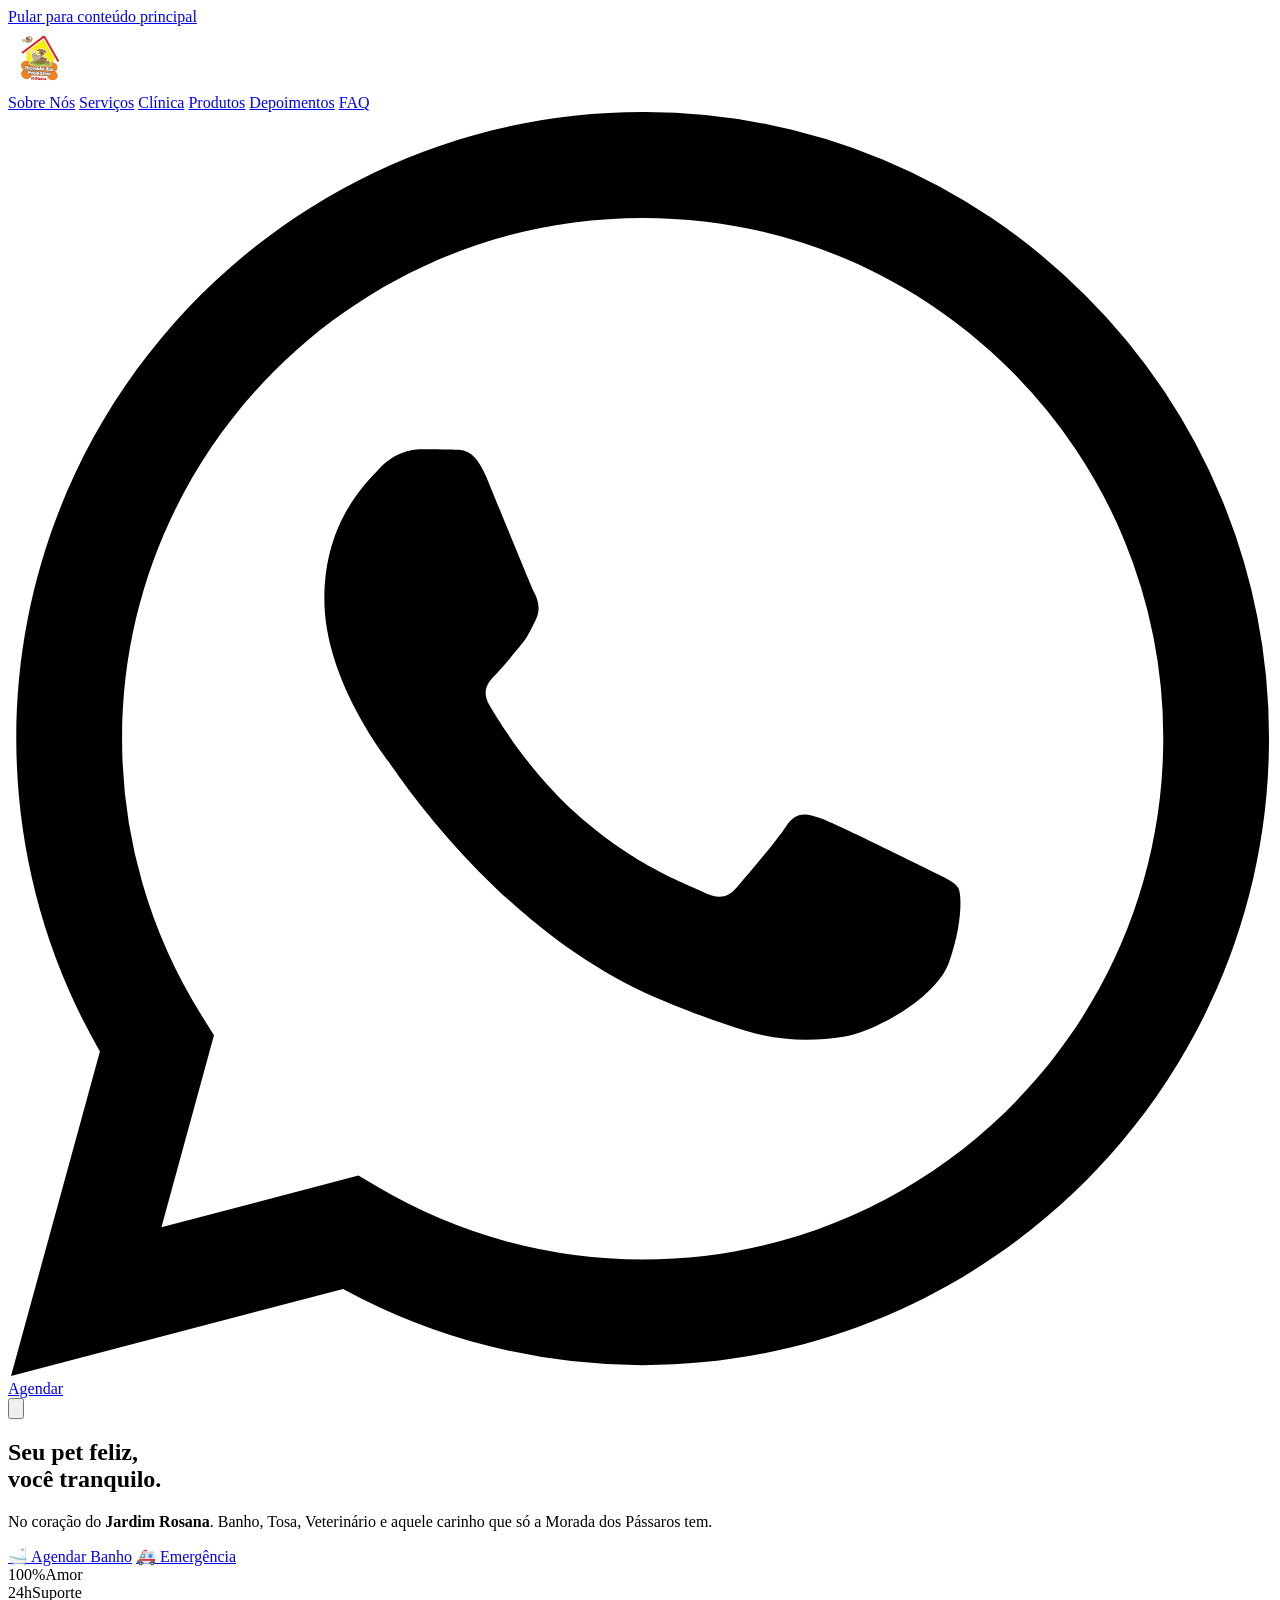
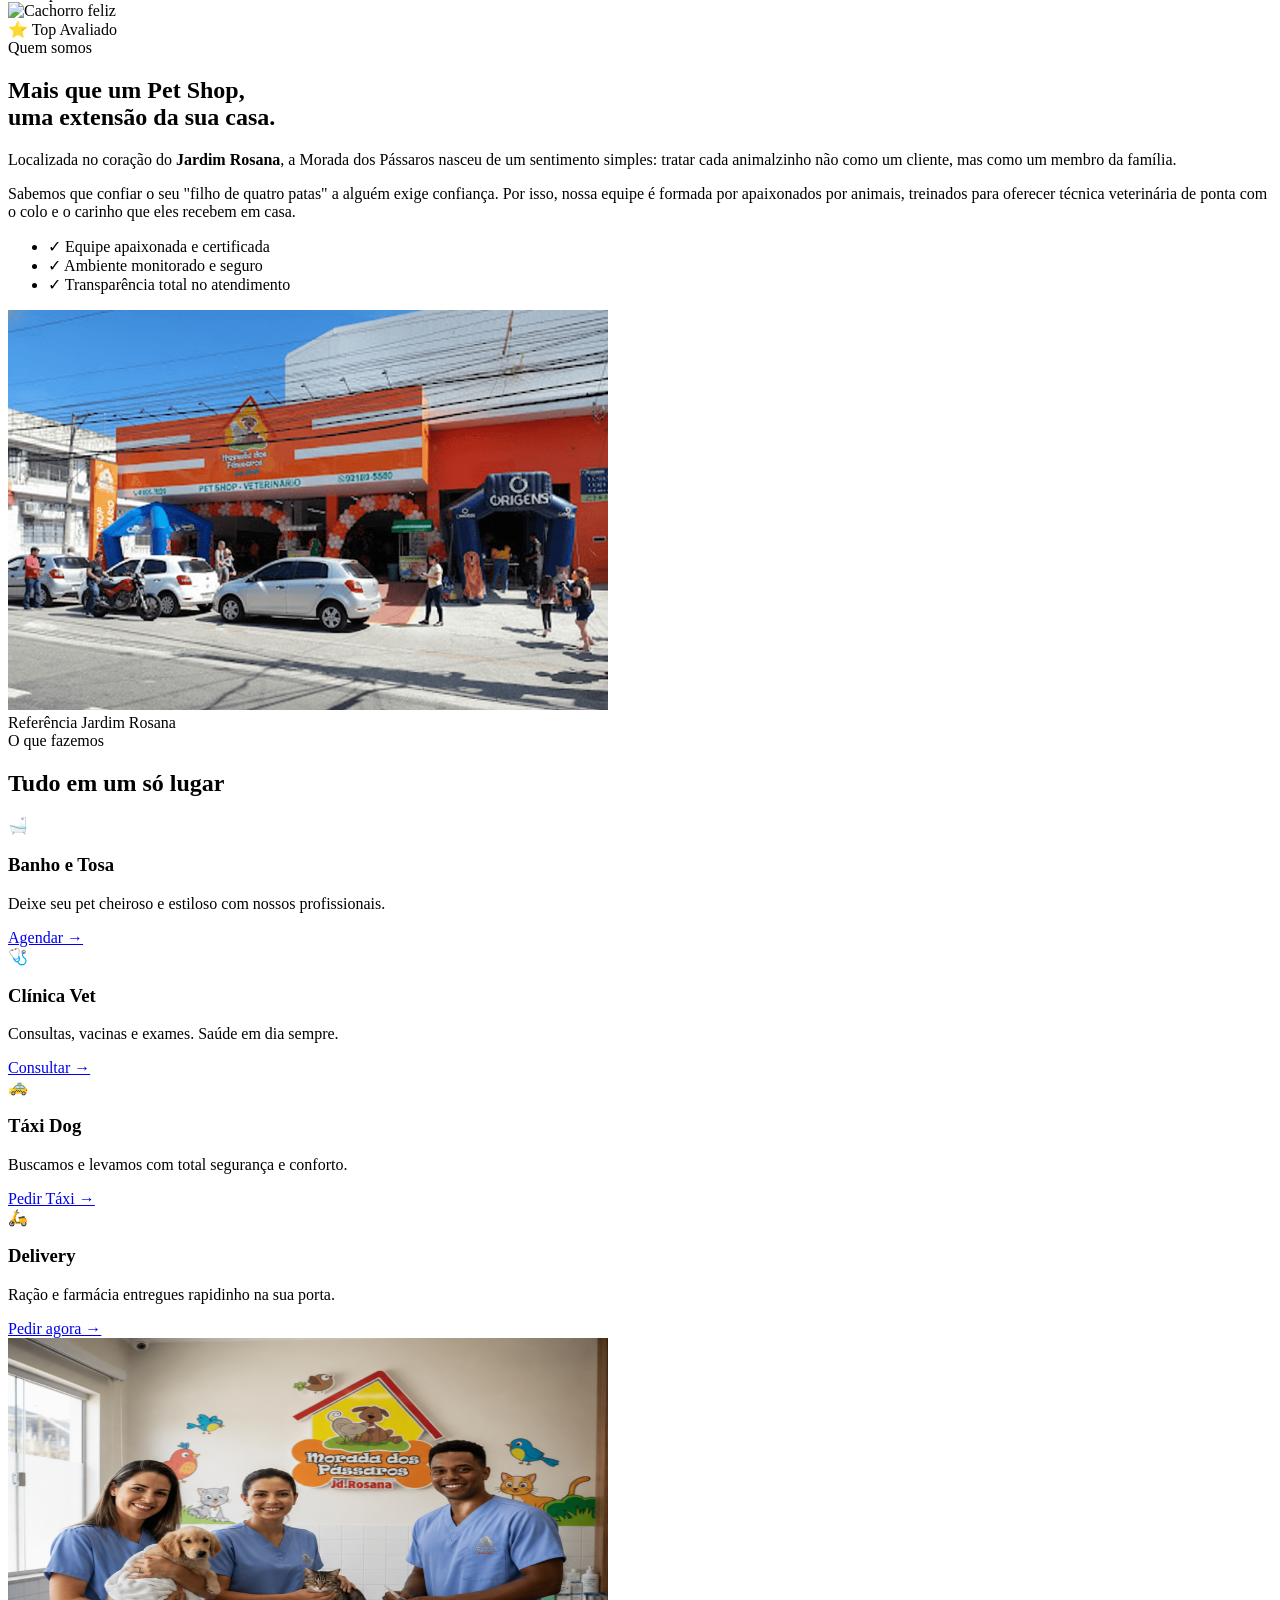
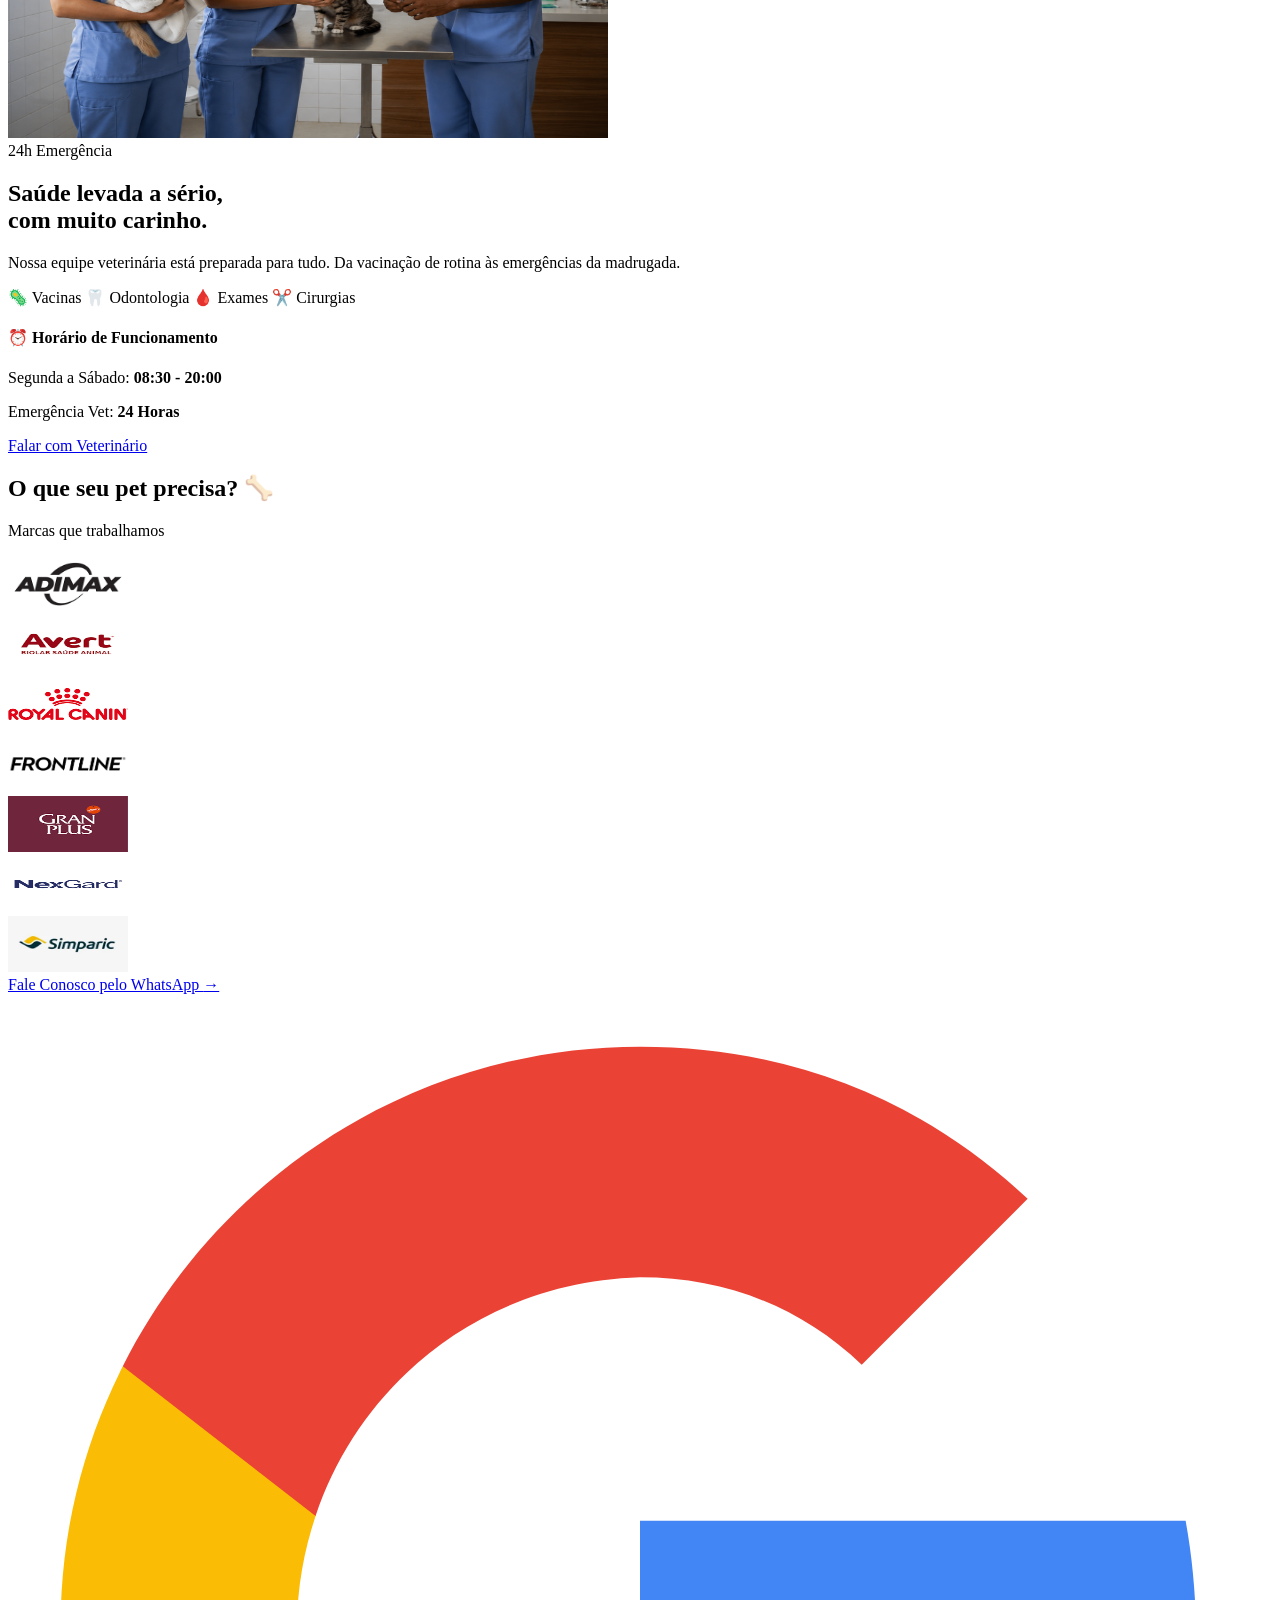
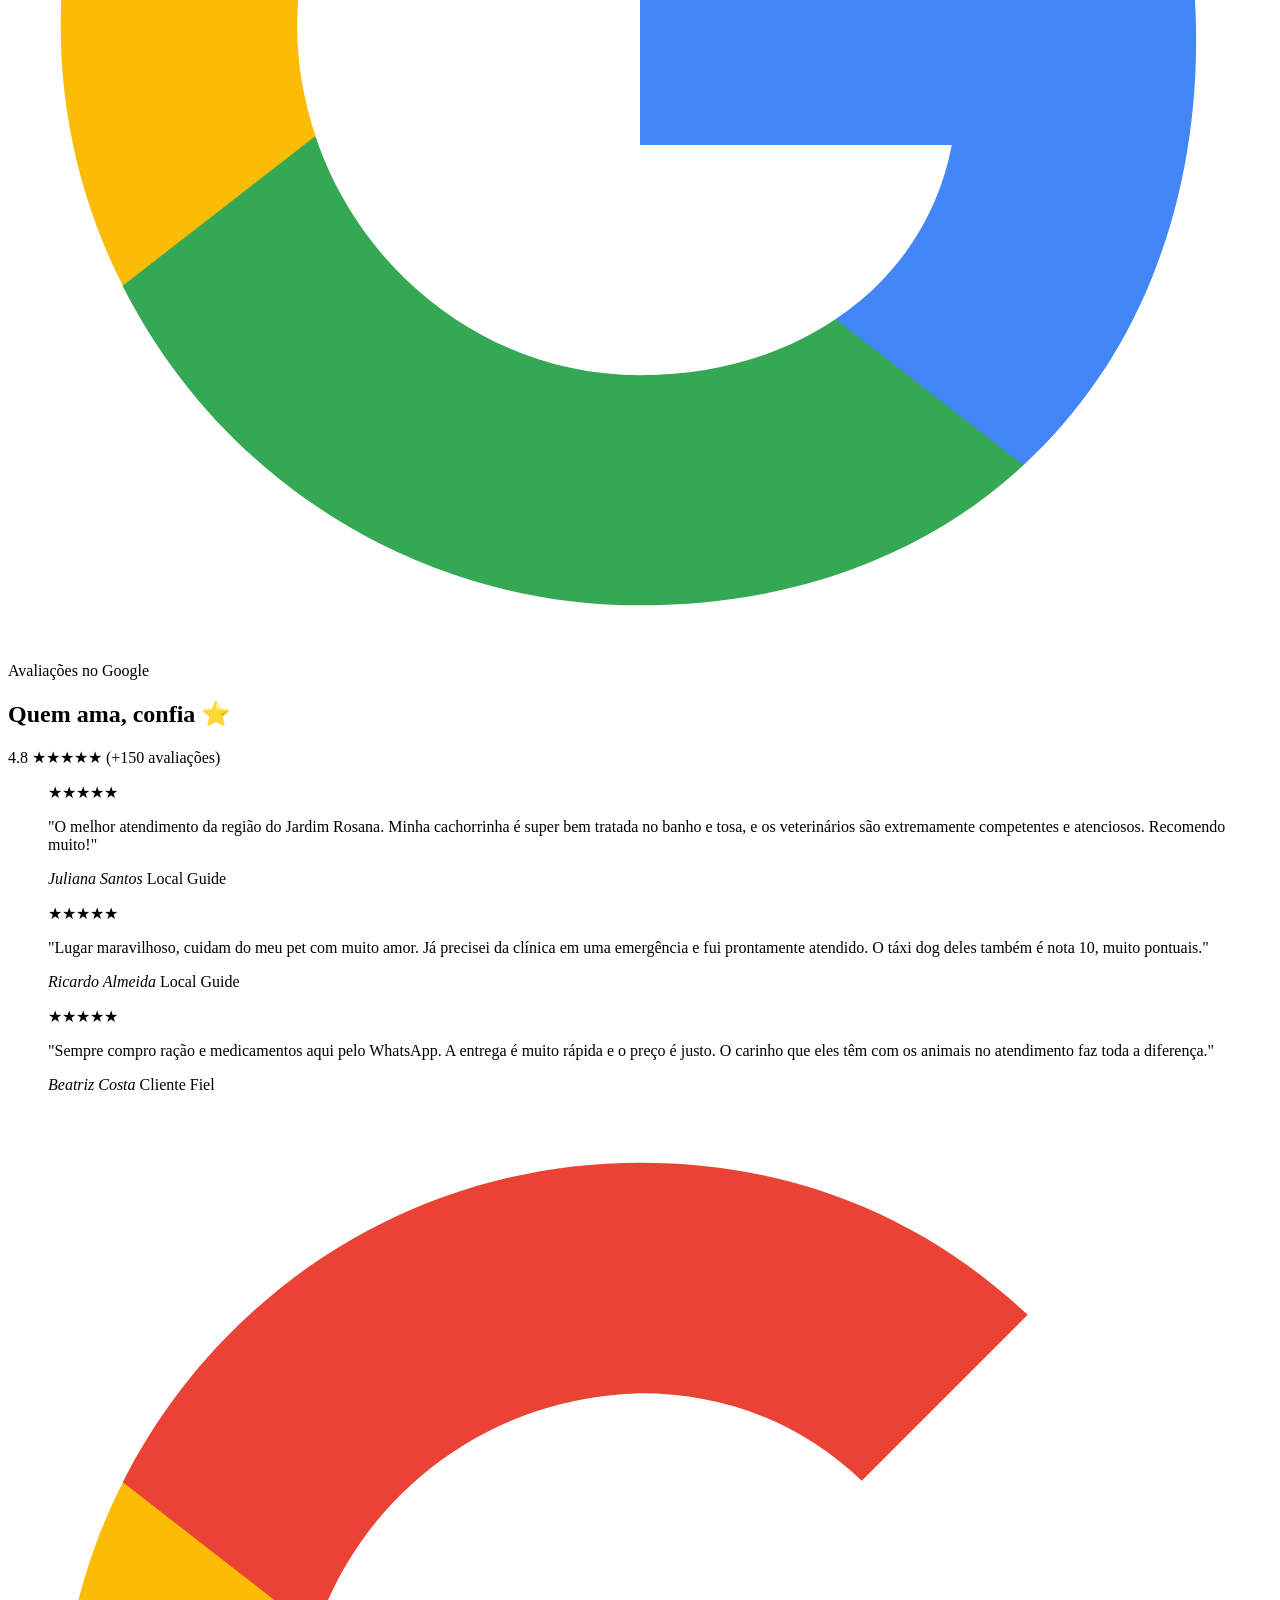
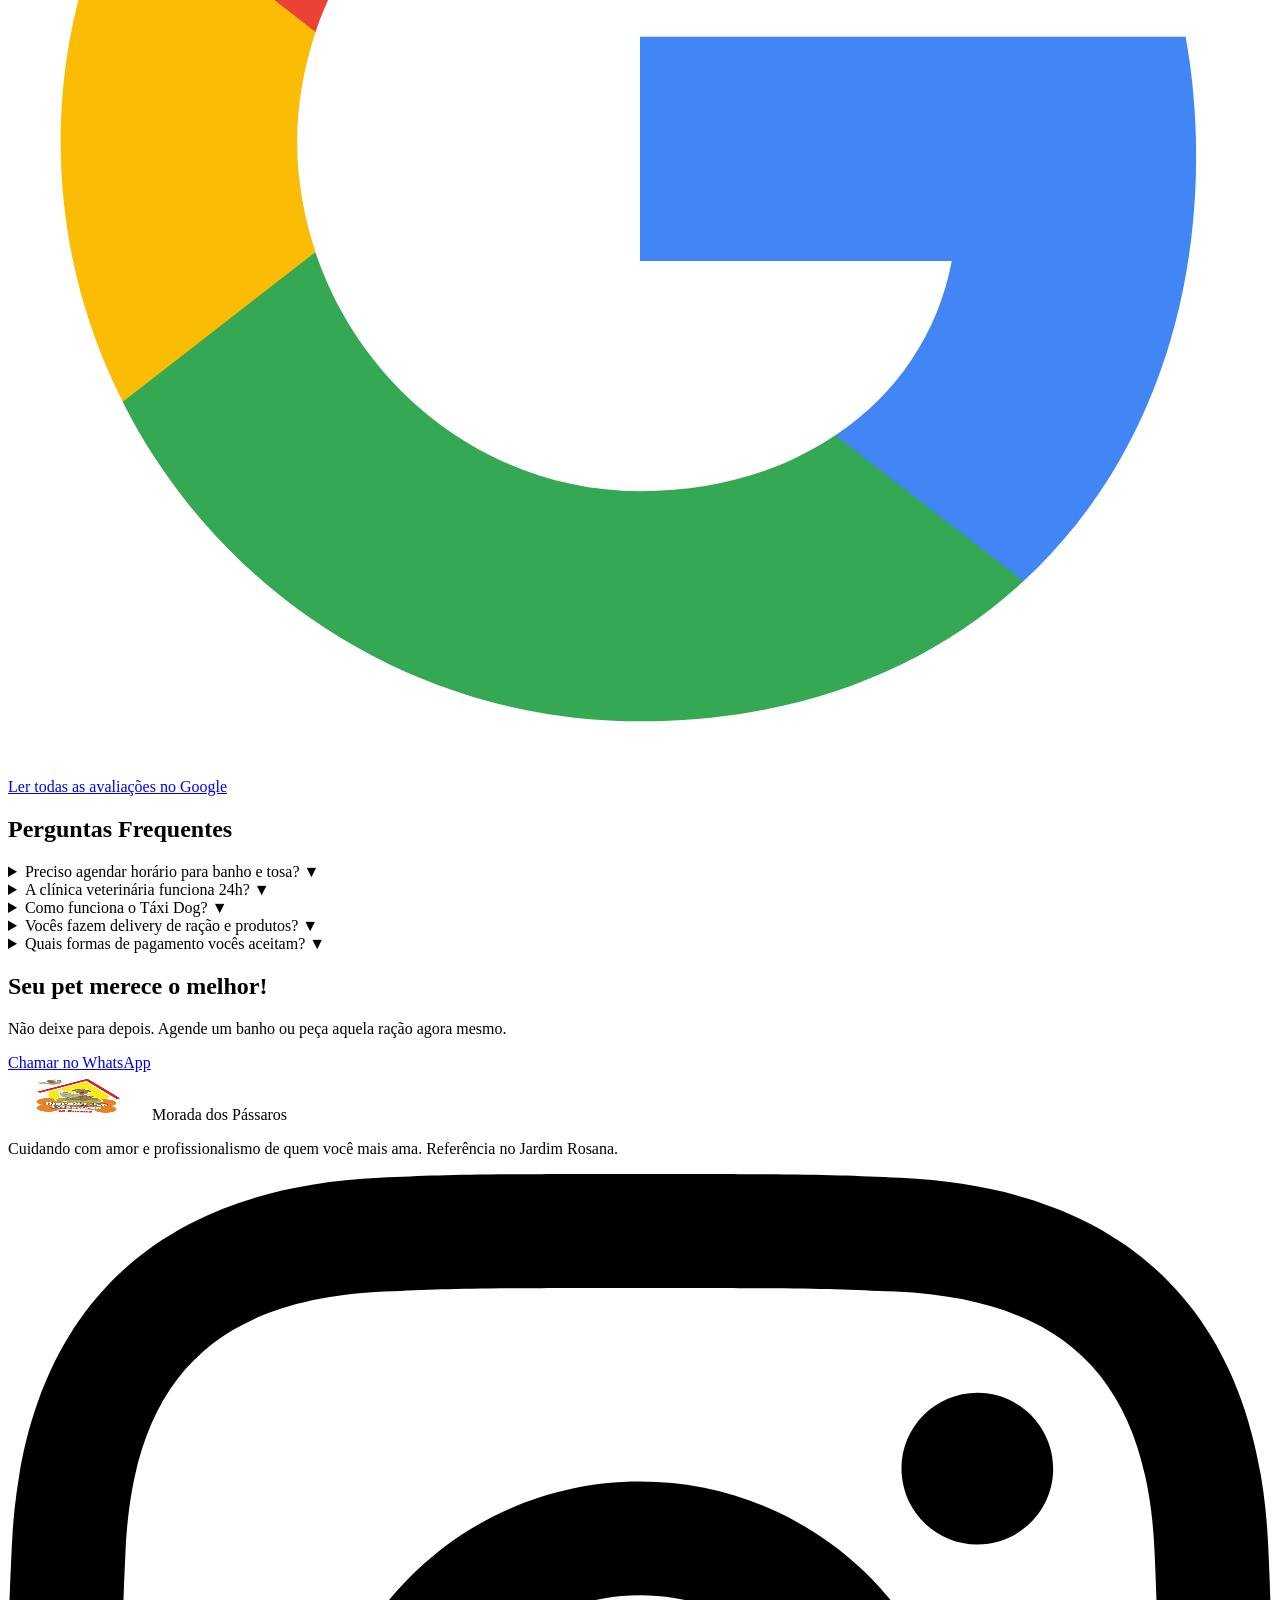
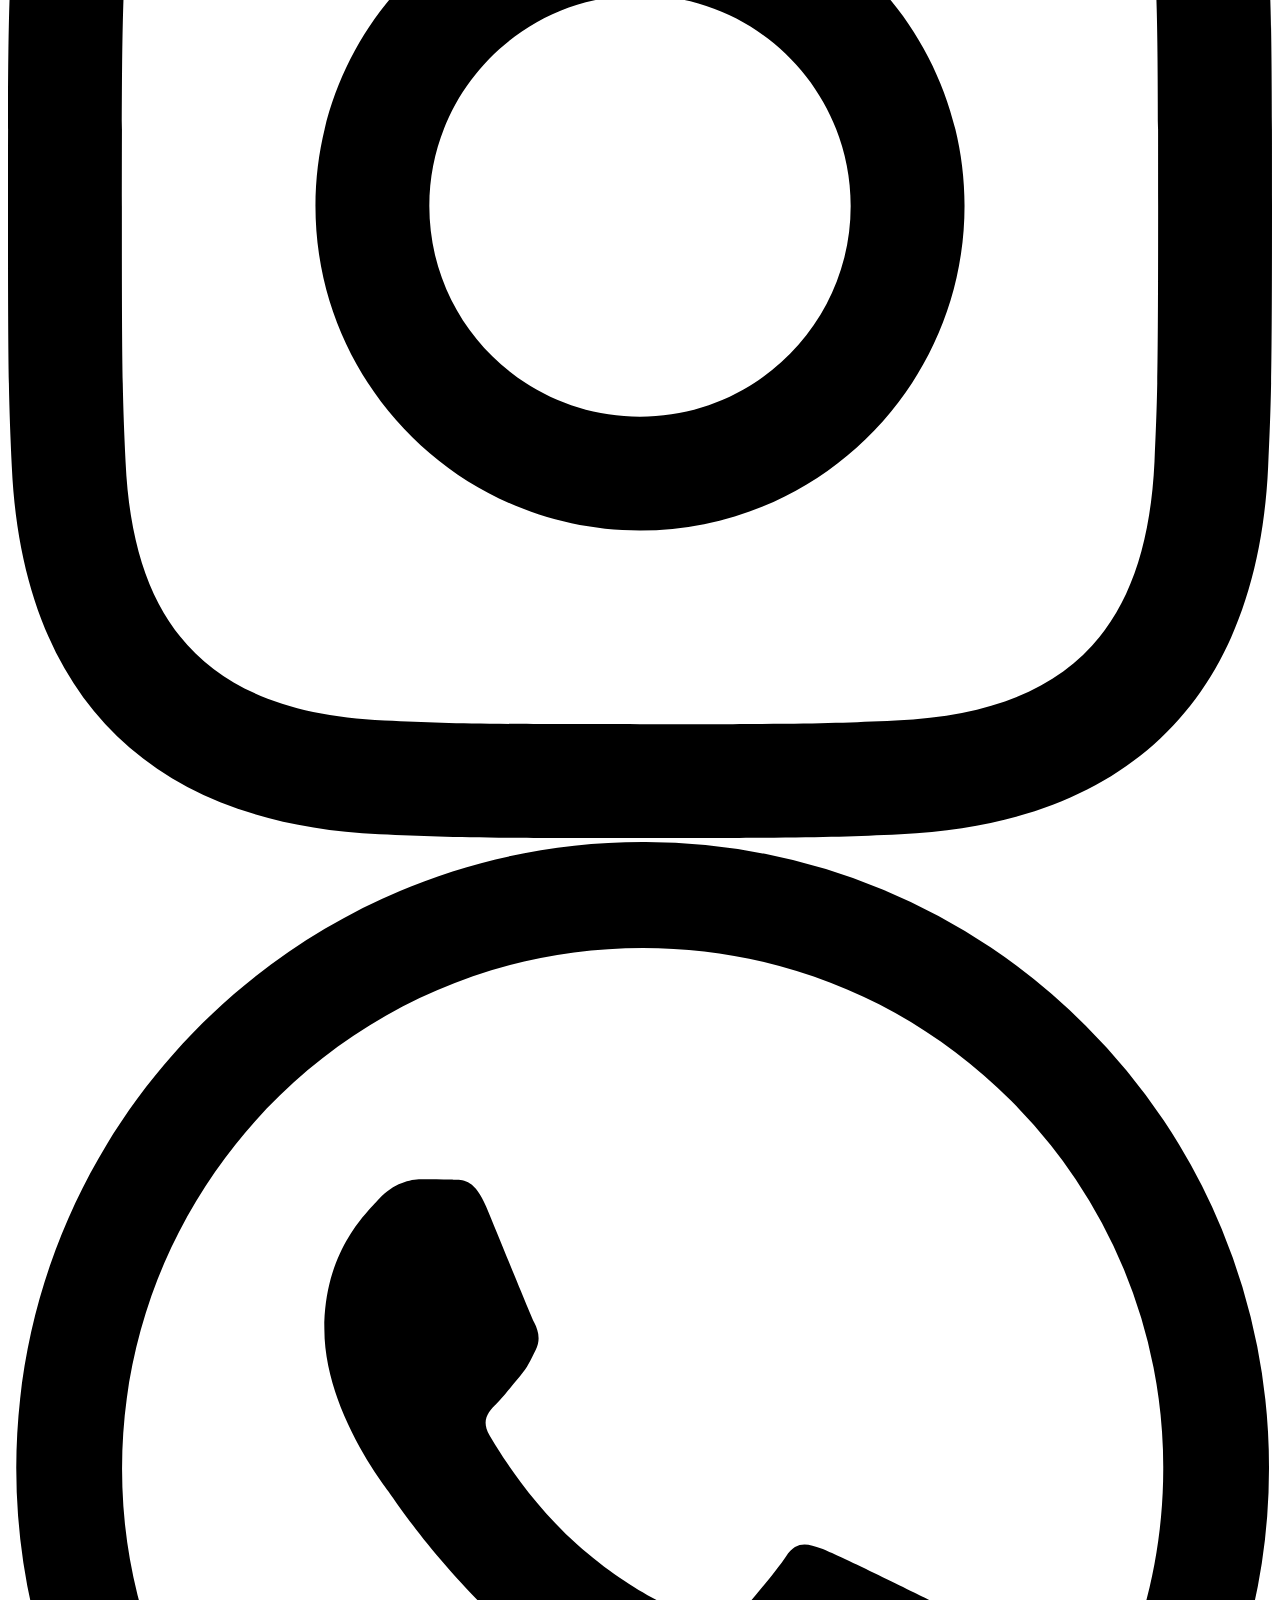
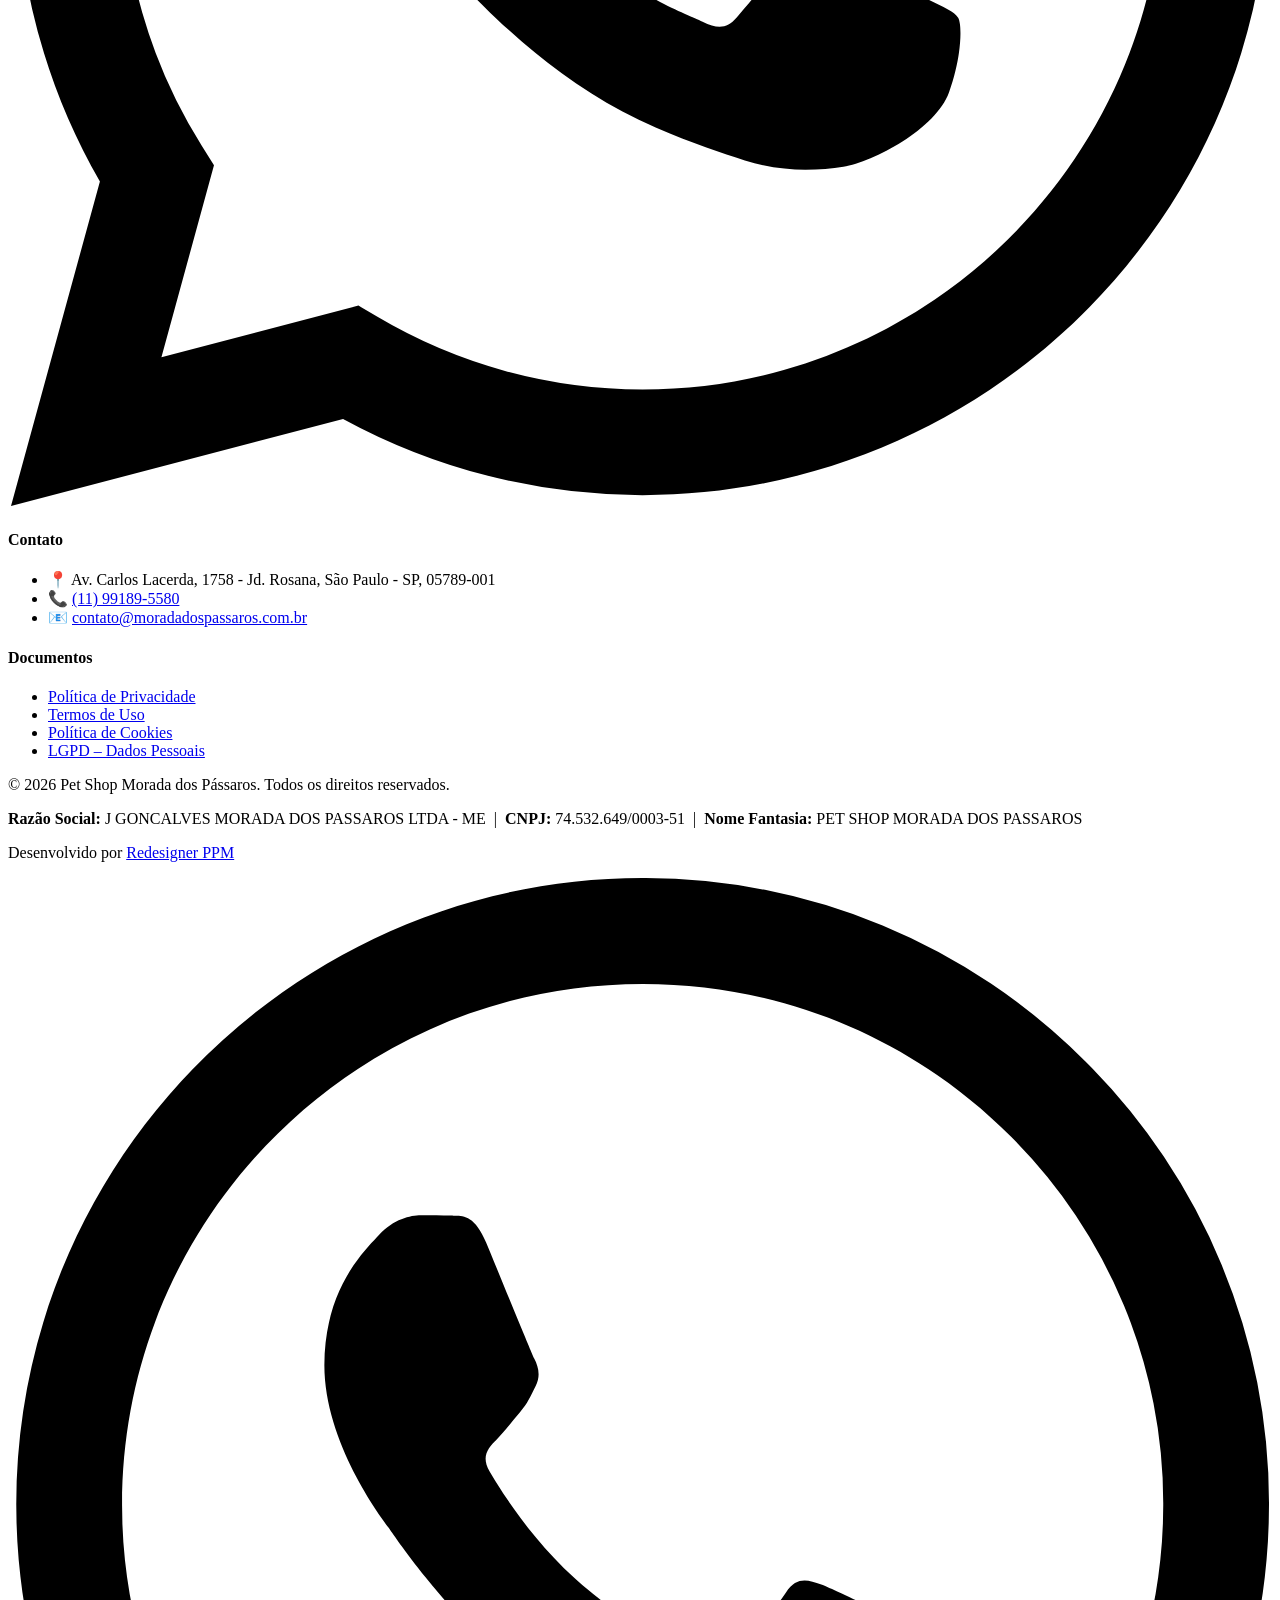
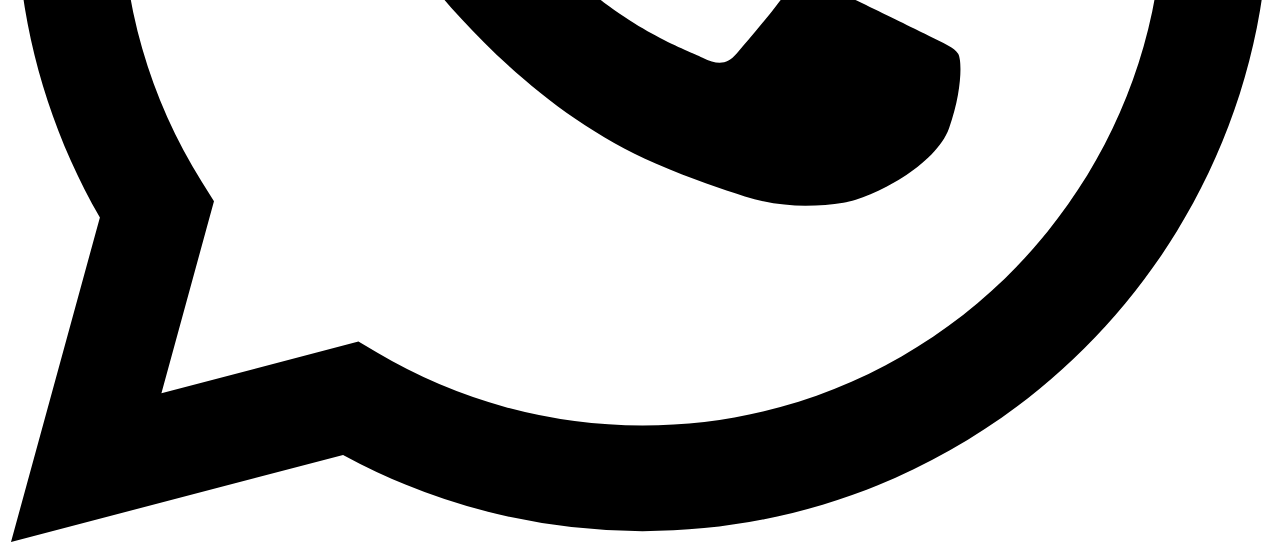
==== commit 07fa094f: "Add files via upload Adicione os arquivos css/style.css js/script.js" ====
--- a/index.html
+++ b/index.html
@@ -4,7 +4,7 @@
     <meta charset="UTF-8">
     <meta name="viewport" content="width=device-width, initial-scale=1.0">
     
-    <title>Pet Shop Morada dos Pássaros | Banho, Tosa e Clínica Veterinária no Jardim Rosana</title>
+    <title>Pet Shop & Clínica Veterinária no Jardim Rosana | Morada dos Pássaros</title>
     <meta name="description" content="Cuidado completo para seu pet! Banho e Tosa, Clínica Veterinária 24h, Táxi Dog, Delivery de ração e acessórios. Atendimento no Jardim Rosana - SP.">
     <meta name="keywords" content="pet shop, veterinário, banho e tosa, táxi dog, delivery ração, Jardim Rosana, clínica veterinária 24h, castração, vacinação">
     
@@ -15,27 +15,32 @@
     <meta property="og:url" content="https://moradadospassaros.com.br">
     <meta property="og:site_name" content="Pet Shop Morada dos Pássaros">
     <meta property="og:locale" content="pt_BR">
-
     <meta name="twitter:card" content="summary_large_image">
     <meta name="twitter:title" content="Pet Shop Morada dos Pássaros | Cuidado completo para seu pet">
     <meta name="twitter:description" content="Banho e Tosa, Clínica Veterinária, Táxi Dog e Delivery no Jardim Rosana. Agende pelo WhatsApp!">
     <meta name="twitter:image" content="https://images.unsplash.com/photo-1596276020587-43af4926e6e9?auto=format&fit=crop&q=80&w=1200">
     
     <link rel="icon" type="image/png" href="fav.png">
-
+    <link rel="preconnect" href="https://fonts.googleapis.com">
+    <link rel="preconnect" href="https://fonts.gstatic.com" crossorigin>
+    <link href="https://fonts.googleapis.com/css2?family=Baloo+2:wght@500;700&family=Inter:wght@400;600;700&display=swap" rel="stylesheet">
+    <link rel="stylesheet" href="css/style.css">
+    
     <script type="application/ld+json">
     {
         "@context": "https://schema.org",
         "@type": "PetStore",
         "@id": "https://moradadospassaros.com.br",
         "name": "Pet Shop Morada dos Pássaros",
+        "legalName": "J GONCALVES MORADA DOS PASSAROS LTDA - ME",
         "image": "https://images.unsplash.com/photo-1596276020587-43af4926e6e9?auto=format&fit=crop&q=80&w=1200",
         "description": "Pet Shop e Clínica Veterinária com banho e tosa, táxi dog, delivery e atendimento veterinário 24h no Jardim Rosana, São Paulo.",
         "address": {
             "@type": "PostalAddress",
-            "streetAddress": "Jardim Rosana",
+            "streetAddress": "Av. Carlos Lacerda, 1758 - Jd. Rosana",
             "addressLocality": "São Paulo",
             "addressRegion": "SP",
+            "postalCode": "05789-001",
             "addressCountry": "BR"
         },
         "geo": {
@@ -45,6 +50,7 @@
         },
         "openingHours": "Mo-Sa 08:30-20:00",
         "telephone": "+5511991895580",
+        "email": "contato@moradadospassaros.com.br",
         "priceRange": "$$",
         "serviceType": [
             "Banho e Tosa",
@@ -58,703 +64,352 @@
         }
     }
     </script>
-
-    <script src="https://cdn.tailwindcss.com"></script>
-    
-    <link href="https://fonts.googleapis.com/css2?family=Quicksand:wght@500;600;700&family=Inter:wght@300;400;500;600&display=swap" rel="stylesheet">
-    
-    <style>
-        :root {
-            --brand-primary: #F97316;    
-            --brand-secondary: #EF4444;  
-            --brand-accent: #EAB308;     
-            --brand-success: #25D366;
-            --bg-soft: #FFF7ED;          
-            --text-primary: #334155;     
-        }
-        
-        body {
-            font-family: 'Inter', sans-serif;
-            color: var(--text-primary);
-            line-height: 1.6;
-            background-color: var(--bg-soft);
-            overflow-x: hidden;
-        }
-        
-        h1, h2, h3, h4, h5, h6, .font-heading {
-            font-family: 'Quicksand', sans-serif;
-            font-weight: 700;
-        }
-
-        .section-padding {
-            padding: 5rem 1rem;
-        }
-        
-        @media (min-width: 768px) {
-            .section-padding {
-                padding: 7rem 1rem;
-            }
-        }
-        
-        .card-hover {
-            transition: all 0.3s cubic-bezier(0.4, 0, 0.2, 1);
-            border: 1px solid rgba(249, 115, 22, 0.1);
-        }
-        
-        .card-hover:hover {
-            transform: translateY(-8px);
-            box-shadow: 0 20px 40px -10px rgba(249, 115, 22, 0.15);
-            border-color: var(--brand-primary);
-        }
-        
-        .pulse-animation {
-            animation: pulse 2s infinite;
-        }
-        
-        @keyframes pulse {
-            0% { transform: scale(1); box-shadow: 0 0 0 0 rgba(37, 211, 102, 0.7); }
-            70% { transform: scale(1.05); box-shadow: 0 0 0 15px rgba(37, 211, 102, 0); }
-            100% { transform: scale(1); box-shadow: 0 0 0 0 rgba(37, 211, 102, 0); }
-        }
-        
-        .float-animation {
-            animation: float 6s ease-in-out infinite;
-        }
-        
-        @keyframes float {
-            0% { transform: translateY(0px); }
-            50% { transform: translateY(-15px); }
-            100% { transform: translateY(0px); }
-        }
-
-        .animate-blob {
-            animation: blob 7s infinite;
-        }
-        
-        @keyframes blob {
-            0% { transform: translate(0px, 0px) scale(1); }
-            33% { transform: translate(30px, -50px) scale(1.1); }
-            66% { transform: translate(-20px, 20px) scale(0.9); }
-            100% { transform: translate(0px, 0px) scale(1); }
-        }
-
-        .reveal {
-            opacity: 0;
-            transform: translateY(24px);
-            transition: opacity 0.6s ease-out, transform 0.6s ease-out;
-        }
-
-        .reveal.is-visible {
-            opacity: 1;
-            transform: translateY(0);
-        }
-
-        @media (prefers-reduced-motion: reduce) {
-            .reveal {
-                opacity: 1;
-                transform: none;
-                transition: none;
-            }
-        }
-        
-        .animation-delay-2000 {
-            animation-delay: 2s;
-        }
-        
-        .glass-effect {
-            background: rgba(255, 255, 255, 0.95);
-            backdrop-filter: blur(12px);
-            border-bottom: 2px solid rgba(249, 115, 22, 0.1);
-        }
-
-        .lgpd-slide-up {
-            animation: slideUp 0.5s ease-out forwards;
-        }
-        
-        @keyframes slideUp {
-            from { transform: translateY(100%); opacity: 0; }
-            to { transform: translateY(0); opacity: 1; }
-        }
-    </style>
 </head>
 <body class="antialiased">
 
     <a href="#main-content" class="sr-only focus:not-sr-only focus:absolute focus:top-4 focus:left-4 bg-orange-500 text-white px-4 py-3 rounded-lg z-50 font-bold">Pular para conteúdo principal</a>
 
-    <nav class="fixed w-full glass-effect shadow-sm z-40" aria-label="Navegação principal">
-        <div class="max-w-7xl mx-auto px-4 lg:px-8 h-24 flex justify-between items-center">
-            
-            <a href="#" class="flex items-center gap-3 group">
-                <img src="logo.png" alt="Logo Morada dos Pássaros" class="h-16 w-auto object-contain transition-transform group-hover:scale-105">
-                <div class="leading-tight hidden sm:block">
-                    <div class="font-heading font-bold text-xl text-slate-800">Morada dos Pássaros</div>
-                    <div class="text-xs text-orange-600 font-bold tracking-widest uppercase">Pet Shop & Vet</div>
-                </div>
+    <header class="site-header" role="banner">
+        <div class="header-inner">
+            <a href="#" class="logo-link" aria-label="Página inicial">
+                <img src="logo.png" alt="Logo Morada dos Pássaros" class="logo-img" width="64" height="64" loading="eager">
             </a>
-            
-            <div class="hidden lg:flex space-x-8 font-bold text-sm tracking-wider uppercase items-center">
-                <a href="#sobre" class="text-slate-600 hover:text-orange-500 transition-colors font-heading">Sobre Nós</a>
-                <a href="#servicos" class="text-slate-600 hover:text-orange-500 transition-colors font-heading">Serviços</a>
-                <a href="#clinica" class="text-slate-600 hover:text-orange-500 transition-colors font-heading">Clínica</a>
-                <a href="#produtos" class="text-slate-600 hover:text-orange-500 transition-colors font-heading">Produtos</a>
-                <a href="#depoimentos" class="text-slate-600 hover:text-orange-500 transition-colors font-heading">Depoimentos</a>
-                <a href="#faq" class="text-slate-600 hover:text-orange-500 transition-colors font-heading">FAQ</a>
+
+            <nav class="nav-desktop" aria-label="Navegação principal">
+                <a href="#sobre">Sobre Nós</a>
+                <a href="#servicos">Serviços</a>
+                <a href="#clinica">Clínica</a>
+                <a href="#produtos">Produtos</a>
+                <a href="#depoimentos">Depoimentos</a>
+                <a href="#faq">FAQ</a>
                 <a href="https://wa.me/5511991895580?text=Olá! Gostaria de agendar um serviço para meu pet." 
-                   class="bg-[#25D366] text-white px-6 py-3 rounded-full hover:bg-green-600 transition-all duration-300 shadow-lg hover:shadow-green-500/30 flex items-center gap-2 transform hover:-translate-y-1 normal-case">
-                   <svg class="w-5 h-5 fill-current" viewBox="0 0 24 24"><path d="M17.472 14.382c-.297-.149-1.758-.867-2.03-.967-.273-.099-.471-.148-.67.15-.197.297-.767.966-.94 1.164-.173.199-.347.223-.644.075-.297-.15-1.255-.463-2.39-1.475-.883-.788-1.48-1.761-1.653-2.059-.173-.297-.018-.458.13-.606.134-.133.298-.347.446-.52.149-.174.198-.298.298-.497.099-.198.05-.371-.025-.52-.075-.149-.669-1.612-.916-2.207-.242-.579-.487-.5-.669-.51-.173-.008-.371-.008-.57-.008-.198 0-.52.074-.792.372-.272.297-1.04 1.016-1.04 2.479 0 1.462 1.065 2.875 1.213 3.074.149.198 2.096 3.2 5.077 4.487.709.306 1.262.489 1.694.625.712.227 1.36.195 1.871.118.571-.085 1.758-.719 2.006-1.413.248-.694.248-1.289.173-1.413-.074-.124-.272-.198-.57-.347m-5.421 7.403h-.004a9.87 9.87 0 01-5.031-1.378l-.361-.214-3.741.982.998-3.648-.235-.374a9.86 9.86 0 01-1.51-5.26c.001-5.45 4.436-9.884 9.888-9.884 2.64 0 5.122 1.03 6.988 2.898a9.825 9.825 0 012.893 6.994c-.003 5.45-4.437 9.884-9.885 9.884m8.413-18.297A11.815 11.815 0 0012.05 0C5.495 0 .16 5.335.157 11.892c0 2.096.547 4.142 1.588 5.945L.057 24l6.305-1.654a11.882 11.882 0 005.683 1.448h.005c6.554 0 11.89-5.335 11.893-11.893a11.821 11.821 0 00-3.48-8.413Z"/></svg>
+                   class="btn-whatsapp">
+                   <svg class="icon-whatsapp" viewBox="0 0 24 24"><path d="M17.472 14.382c-.297-.149-1.758-.867-2.03-.967-.273-.099-.471-.148-.67.15-.197.297-.767.966-.94 1.164-.173.199-.347.223-.644.075-.297-.15-1.255-.463-2.39-1.475-.883-.788-1.48-1.761-1.653-2.059-.173-.297-.018-.458.13-.606.134-.133.298-.347.446-.52.149-.174.198-.298.298-.497.099-.198.05-.371-.025-.52-.075-.149-.669-1.612-.916-2.207-.242-.579-.487-.5-.669-.51-.173-.008-.371-.008-.57-.008-.198 0-.52.074-.792.372-.272.297-1.04 1.016-1.04 2.479 0 1.462 1.065 2.875 1.213 3.074.149.198 2.096 3.2 5.077 4.487.709.306 1.262.489 1.694.625.712.227 1.36.195 1.871.118.571-.085 1.758-.719 2.006-1.413.248-.694.248-1.289.173-1.413-.074-.124-.272-.198-.57-.347m-5.421 7.403h-.004a9.87 9.87 0 01-5.031-1.378l-.361-.214-3.741.982.998-3.648-.235-.374a9.86 9.86 0 01-1.51-5.26c.001-5.45 4.436-9.884 9.888-9.884 2.64 0 5.122 1.03 6.988 2.898a9.825 9.825 0 012.893 6.994c-.003 5.45-4.437 9.884-9.885 9.884m8.413-18.297A11.815 11.815 0 0012.05 0C5.495 0 .16 5.335.157 11.892c0 2.096.547 4.142 1.588 5.945L.057 24l6.305-1.654a11.882 11.882 0 005.683 1.448h.005c6.554 0 11.89-5.335 11.893-11.893a11.821 11.821 0 00-3.48-8.413Z"/></svg>
                    <span>Agendar</span>
                 </a>
-            </div>
-            
-            <button id="hamburguer" class="lg:hidden p-2 rounded-xl text-orange-500 hover:bg-orange-50 transition-colors" aria-label="Abrir menu">
-                <svg class="w-8 h-8" fill="none" stroke="currentColor" viewBox="0 0 24 24"><path stroke-linecap="round" stroke-linejoin="round" stroke-width="2.5" d="M4 6h16M4 12h16m-7 6h7"></path></svg>
+            </nav>
+
+            <button class="menu-toggle" id="hamburguer" aria-label="Abrir menu" aria-expanded="false" aria-controls="mobile-menu">
+                <svg class="menu-icon" viewBox="0 0 24 24" fill="none" stroke="currentColor" stroke-width="2.5" stroke-linecap="round" stroke-linejoin="round"><path d="M4 6h16M4 12h16m-7 6h7"></path></svg>
             </button>
         </div>
-        
-        <div id="mobile-menu" class="hidden lg:hidden bg-white border-t border-orange-100 px-6 py-6 space-y-4 shadow-xl absolute w-full" role="menu">
-            <a href="#sobre" class="block py-3 font-bold text-sm uppercase tracking-wider text-slate-700 border-b border-gray-50">Sobre Nós</a>
-            <a href="#servicos" class="block py-3 font-bold text-sm uppercase tracking-wider text-slate-700 border-b border-gray-50">Serviços</a>
-            <a href="#clinica" class="block py-3 font-bold text-sm uppercase tracking-wider text-slate-700 border-b border-gray-50">Clínica Veterinária</a>
-            <a href="#produtos" class="block py-3 font-bold text-sm uppercase tracking-wider text-slate-700 border-b border-gray-50">Produtos</a>
-            <a href="#depoimentos" class="block py-3 font-bold text-sm uppercase tracking-wider text-slate-700 border-b border-gray-50">Depoimentos</a>
-            <a href="#faq" class="block py-3 font-bold text-sm uppercase tracking-wider text-slate-700 border-b border-gray-50">FAQ</a>
+
+        <div class="mobile-menu" id="mobile-menu" role="menu" hidden>
+            <a href="#sobre" role="menuitem">Sobre Nós</a>
+            <a href="#servicos" role="menuitem">Serviços</a>
+            <a href="#clinica" role="menuitem">Clínica Veterinária</a>
+            <a href="#produtos" role="menuitem">Produtos</a>
+            <a href="#depoimentos" role="menuitem">Depoimentos</a>
+            <a href="#faq" role="menuitem">FAQ</a>
             <a href="https://wa.me/5511991895580?text=Olá! Gostaria de agendar um serviço." 
-               class="block w-full text-center bg-[#25D366] text-white py-4 rounded-xl font-bold mt-4 shadow-md flex items-center justify-center gap-2">
-               <svg class="w-5 h-5 fill-current" viewBox="0 0 24 24"><path d="M17.472 14.382c-.297-.149-1.758-.867-2.03-.967-.273-.099-.471-.148-.67.15-.197.297-.767.966-.94 1.164-.173.199-.347.223-.644.075-.297-.15-1.255-.463-2.39-1.475-.883-.788-1.48-1.761-1.653-2.059-.173-.297-.018-.458.13-.606.134-.133.298-.347.446-.52.149-.174.198-.298.298-.497.099-.198.05-.371-.025-.52-.075-.149-.669-1.612-.916-2.207-.242-.579-.487-.5-.669-.51-.173-.008-.371-.008-.57-.008-.198 0-.52.074-.792.372-.272.297-1.04 1.016-1.04 2.479 0 1.462 1.065 2.875 1.213 3.074.149.198 2.096 3.2 5.077 4.487.709.306 1.262.489 1.694.625.712.227 1.36.195 1.871.118.571-.085 1.758-.719 2.006-1.413.248-.694.248-1.289.173-1.413-.074-.124-.272-.198-.57-.347m-5.421 7.403h-.004a9.87 9.87 0 01-5.031-1.378l-.361-.214-3.741.982.998-3.648-.235-.374a9.86 9.86 0 01-1.51-5.26c.001-5.45 4.436-9.884 9.888-9.884 2.64 0 5.122 1.03 6.988 2.898a9.825 9.825 0 012.893 6.994c-.003 5.45-4.437 9.884-9.885 9.884m8.413-18.297A11.815 11.815 0 0012.05 0C5.495 0 .16 5.335.157 11.892c0 2.096.547 4.142 1.588 5.945L.057 24l6.305-1.654a11.882 11.882 0 005.683 1.448h.005c6.554 0 11.89-5.335 11.893-11.893a11.821 11.821 0 00-3.48-8.413Z"/></svg>
+               class="btn-whatsapp-mobile" role="menuitem">
+               <svg class="icon-whatsapp" viewBox="0 0 24 24"><path d="M17.472 14.382c-.297-.149-1.758-.867-2.03-.967-.273-.099-.471-.148-.67.15-.197.297-.767.966-.94 1.164-.173.199-.347.223-.644.075-.297-.15-1.255-.463-2.39-1.475-.883-.788-1.48-1.761-1.653-2.059-.173-.297-.018-.458.13-.606.134-.133.298-.347.446-.52.149-.174.198-.298.298-.497.099-.198.05-.371-.025-.52-.075-.149-.669-1.612-.916-2.207-.242-.579-.487-.5-.669-.51-.173-.008-.371-.008-.57-.008-.198 0-.52.074-.792.372-.272.297-1.04 1.016-1.04 2.479 0 1.462 1.065 2.875 1.213 3.074.149.198 2.096 3.2 5.077 4.487.709.306 1.262.489 1.694.625.712.227 1.36.195 1.871.118.571-.085 1.758-.719 2.006-1.413.248-.694.248-1.289.173-1.413-.074-.124-.272-.198-.57-.347m-5.421 7.403h-.004a9.87 9.87 0 01-5.031-1.378l-.361-.214-3.741.982.998-3.648-.235-.374a9.86 9.86 0 01-1.51-5.26c.001-5.45 4.436-9.884 9.888-9.884 2.64 0 5.122 1.03 6.988 2.898a9.825 9.825 0 012.893 6.994c-.003 5.45-4.437 9.884-9.885 9.884m8.413-18.297A11.815 11.815 0 0012.05 0C5.495 0 .16 5.335.157 11.892c0 2.096.547 4.142 1.588 5.945L.057 24l6.305-1.654a11.882 11.882 0 005.683 1.448h.005c6.554 0 11.89-5.335 11.893-11.893a11.821 11.821 0 00-3.48-8.413Z"/></svg>
                Chamar no WhatsApp
             </a>
         </div>
-    </nav>
+    </header>
 
     <main id="main-content">
-        
-    <section class="pt-36 pb-20 px-4 relative overflow-hidden bg-orange-50/50">
-        <div class="absolute top-0 right-0 -mr-20 -mt-20 w-96 h-96 bg-yellow-200 rounded-full mix-blend-multiply filter blur-3xl opacity-30 animate-blob"></div>
-        <div class="absolute top-0 left-0 -ml-20 -mt-20 w-96 h-96 bg-orange-200 rounded-full mix-blend-multiply filter blur-3xl opacity-30 animate-blob animation-delay-2000"></div>
-        
-        <div class="max-w-7xl mx-auto grid lg:grid-cols-2 gap-12 items-center relative z-10">
-            <div class="text-center lg:text-left space-y-8">
-                <h1 class="text-4xl md:text-5xl lg:text-6xl font-heading font-bold text-slate-900 leading-tight">
-                    Seu pet feliz, <br>
-                    <span class="text-transparent bg-clip-text bg-gradient-to-r from-orange-500 to-red-500">você tranquilo.</span>
-                </h1>
-                <p class="text-lg md:text-xl text-slate-600 max-w-2xl mx-auto lg:mx-0 font-medium">
-                    No coração do <strong>Jardim Rosana</strong>. Banho, Tosa, Veterinário e aquele carinho que só a <span class="text-orange-600 font-bold">Morada dos Pássaros</span> tem.
+        <!-- Hero -->
+        <section class="hero section-padding reveal">
+            <div class="hero-bg-blob"></div>
+            <div class="hero-inner">
+                <div class="hero-content">
+                    <h1 class="hero-title">
+                        Seu pet feliz, <br>
+                        <span class="highlight">você tranquilo.</span>
+                    </h1>
+                    <p class="hero-subtitle">
+                        No coração do <strong>Jardim Rosana</strong>. Banho, Tosa, Veterinário e aquele carinho que só a <span class="highlight-brand">Morada dos Pássaros</span> tem.
+                    </p>
+                    <div class="hero-ctas">
+                        <a href="https://wa.me/5511991895580" class="btn-primary">🛁 Agendar Banho</a>
+                        <a href="tel:+5511991895580" class="btn-secondary">🚑 Emergência</a>
+                    </div>
+                    <div class="hero-stats">
+                        <div><span class="stat-number">100%</span><span class="stat-label">Amor</span></div>
+                        <div class="stat-divider"></div>
+                        <div><span class="stat-number">24h</span><span class="stat-label">Suporte</span></div>
+                    </div>
+                </div>
+                <div class="hero-image">
+                    <div class="hero-image-wrapper">
+                        <img src="https://images.unsplash.com/photo-1543466835-00a7907e9de1?auto=format&fit=crop&q=80&w=800" 
+                             alt="Cachorro feliz" 
+                             class="hero-img" width="800" height="533" loading="eager" decoding="async">
+                    </div>
+                    <div class="hero-badge">⭐ Top Avaliado</div>
+                </div>
+            </div>
+        </section>
+
+        <!-- Sobre -->
+        <section id="sobre" class="section-sobre section-padding reveal">
+            <div class="container">
+                <div class="sobre-grid">
+                    <div class="sobre-text">
+                        <span class="section-tag">Quem somos</span>
+                        <h2 class="section-title">
+                            Mais que um Pet Shop, <br>
+                            <span class="highlight-brand">uma extensão da sua casa.</span>
+                        </h2>
+                        <p class="sobre-desc">
+                            Localizada no coração do <strong>Jardim Rosana</strong>, a Morada dos Pássaros nasceu de um sentimento simples: tratar cada animalzinho não como um cliente, mas como um membro da família.
+                        </p>
+                        <p class="sobre-desc">
+                            Sabemos que confiar o seu "filho de quatro patas" a alguém exige confiança. Por isso, nossa equipe é formada por apaixonados por animais, treinados para oferecer técnica veterinária de ponta com o colo e o carinho que eles recebem em casa.
+                        </p>
+                        <ul class="sobre-diferenciais">
+                            <li>✓ Equipe apaixonada e certificada</li>
+                            <li>✓ Ambiente monitorado e seguro</li>
+                            <li>✓ Transparência total no atendimento</li>
+                        </ul>
+                    </div>
+                    <div class="sobre-image">
+                        <div class="sobre-image-bg"></div>
+                        <img src="loja.png" alt="Equipe Morada dos Pássaros cuidando de um cachorro" class="sobre-img" width="600" height="400" loading="lazy" decoding="async">
+                        <div class="sobre-badge">Referência <span>Jardim Rosana</span></div>
+                    </div>
+                </div>
+            </div>
+        </section>
+
+        <!-- Serviços -->
+        <section id="servicos" class="section-servicos section-padding reveal">
+            <div class="container">
+                <div class="section-heading">
+                    <span class="section-tag">O que fazemos</span>
+                    <h2 class="section-title">Tudo em um só lugar</h2>
+                </div>
+                <div class="servicos-grid">
+                    <div class="servico-card">
+                        <div class="servico-icon">🛁</div>
+                        <h3>Banho e Tosa</h3>
+                        <p>Deixe seu pet cheiroso e estiloso com nossos profissionais.</p>
+                        <a href="https://wa.me/5511991895580" class="servico-link">Agendar →</a>
+                    </div>
+                    <div class="servico-card">
+                        <div class="servico-icon">🩺</div>
+                        <h3>Clínica Vet</h3>
+                        <p>Consultas, vacinas e exames. Saúde em dia sempre.</p>
+                        <a href="https://wa.me/5511991895580" class="servico-link">Consultar →</a>
+                    </div>
+                    <div class="servico-card">
+                        <div class="servico-icon">🚕</div>
+                        <h3>Táxi Dog</h3>
+                        <p>Buscamos e levamos com total segurança e conforto.</p>
+                        <a href="https://wa.me/5511991895580" class="servico-link">Pedir Táxi →</a>
+                    </div>
+                    <div class="servico-card">
+                        <div class="servico-icon">🛵</div>
+                        <h3>Delivery</h3>
+                        <p>Ração e farmácia entregues rapidinho na sua porta.</p>
+                        <a href="https://wa.me/5511991895580" class="servico-link">Pedir agora →</a>
+                    </div>
+                </div>
+            </div>
+        </section>
+
+        <!-- Clínica -->
+        <section id="clinica" class="section-clinica section-padding reveal">
+            <div class="container">
+                <div class="clinica-grid">
+                    <div class="clinica-image">
+                        <div class="clinica-image-bg"></div>
+                        <img src="equipe.png" alt="Veterinária atenciosa" class="clinica-img" width="600" height="400" loading="lazy" decoding="async">
+                        <div class="clinica-badge">24h <span>Emergência</span></div>
+                    </div>
+                    <div class="clinica-text">
+                        <h2 class="section-title">Saúde levada a sério, <br>com muito carinho.</h2>
+                        <p class="clinica-desc">Nossa equipe veterinária está preparada para tudo. Da vacinação de rotina às emergências da madrugada.</p>
+                        <div class="clinica-especialidades">
+                            <span>🦠 Vacinas</span>
+                            <span>🦷 Odontologia</span>
+                            <span>🩸 Exames</span>
+                            <span>✂️ Cirurgias</span>
+                        </div>
+                        <div class="clinica-horario">
+                            <h4>⏰ Horário de Funcionamento</h4>
+                            <p><span>Segunda a Sábado:</span> <strong>08:30 - 20:00</strong></p>
+                            <p class="emergencia"><span>Emergência Vet:</span> <strong>24 Horas</strong></p>
+                        </div>
+                        <a href="https://wa.me/5511991895580" class="btn-dark">Falar com Veterinário</a>
+                    </div>
+                </div>
+            </div>
+        </section>
+
+        <!-- Produtos / Marcas -->
+        <section id="produtos" class="section-produtos section-padding reveal">
+            <div class="container text-center">
+                <h2 class="section-title">O que seu pet precisa? 🦴</h2>
+                <p class="marcas-label">Marcas que trabalhamos</p>
+                <div class="marcas-grid">
+                    <div class="marca-item"><img src="adimax.png" alt="Adimax" width="120" height="56" loading="lazy" decoding="async"></div>
+                    <div class="marca-item"><img src="avert.png" alt="Avert Biolab Saúde Animal" width="120" height="56" loading="lazy" decoding="async"></div>
+                    <div class="marca-item"><img src="canin.png" alt="Royal Canin" width="120" height="56" loading="lazy" decoding="async"></div>
+                    <div class="marca-item"><img src="frontline.png" alt="Frontline" width="120" height="56" loading="lazy" decoding="async"></div>
+                    <div class="marca-item"><img src="grand-plus.png" alt="Gran Plus" width="120" height="56" loading="lazy" decoding="async"></div>
+                    <div class="marca-item"><img src="nexgard.png" alt="NexGard" width="120" height="56" loading="lazy" decoding="async"></div>
+                    <div class="marca-item"><img src="simparic.png" alt="Simparic" width="120" height="56" loading="lazy" decoding="async"></div>
+                </div>
+                <div class="produtos-cta">
+                    <a href="https://wa.me/5511991895580" target="_blank" class="produtos-link">Fale Conosco pelo WhatsApp <span>→</span></a>
+                </div>
+            </div>
+        </section>
+
+        <!-- Depoimentos -->
+        <section id="depoimentos" class="section-depoimentos section-padding reveal">
+            <div class="container">
+                <div class="section-heading">
+                    <div class="google-badge">
+                        <svg viewBox="0 0 24 24"><path d="M22.56 12.25c0-.78-.07-1.53-.2-2.25H12v4.26h5.92c-.26 1.37-1.04 2.53-2.21 3.31v2.77h3.57c2.08-1.92 3.28-4.74 3.28-8.09z" fill="#4285F4"/><path d="M12 23c2.97 0 5.46-.98 7.28-2.66l-3.57-2.77c-.98.66-2.23 1.06-3.71 1.06-2.86 0-5.29-1.93-6.16-4.53H2.18v2.84C3.99 20.53 7.7 23 12 23z" fill="#34A853"/><path d="M5.84 14.09c-.22-.66-.35-1.36-.35-2.09s.13-1.43.35-2.09V7.07H2.18C1.43 8.55 1 10.22 1 12s.43 3.45 1.18 4.93l3.66-2.84z" fill="#FBBC05"/><path d="M12 5.38c1.62 0 3.06.56 4.21 1.66l3.15-3.15C17.45 2.09 14.97 1 12 1 7.7 1 3.99 3.47 2.18 7.07l3.66 2.84c.87-2.6 3.3-4.53 6.34-4.53z" fill="#EA4335"/></svg>
+                        <span>Avaliações no Google</span>
+                    </div>
+                    <h2 class="section-title">Quem ama, confia ⭐</h2>
+                    <div class="avaliacao-resumo">
+                        <span class="nota">4.8</span>
+                        <span class="estrelas">★★★★★</span>
+                        <span class="total">(+150 avaliações)</span>
+                    </div>
+                </div>
+                <div class="depoimentos-grid">
+                    <blockquote class="depoimento">
+                        <div class="estrelas">★★★★★</div>
+                        <p>"O melhor atendimento da região do Jardim Rosana. Minha cachorrinha é super bem tratada no banho e tosa, e os veterinários são extremamente competentes e atenciosos. Recomendo muito!"</p>
+                        <footer><cite>Juliana Santos</cite> <span>Local Guide</span></footer>
+                    </blockquote>
+                    <blockquote class="depoimento destaque">
+                        <div class="estrelas">★★★★★</div>
+                        <p>"Lugar maravilhoso, cuidam do meu pet com muito amor. Já precisei da clínica em uma emergência e fui prontamente atendido. O táxi dog deles também é nota 10, muito pontuais."</p>
+                        <footer><cite>Ricardo Almeida</cite> <span>Local Guide</span></footer>
+                    </blockquote>
+                    <blockquote class="depoimento">
+                        <div class="estrelas">★★★★★</div>
+                        <p>"Sempre compro ração e medicamentos aqui pelo WhatsApp. A entrega é muito rápida e o preço é justo. O carinho que eles têm com os animais no atendimento faz toda a diferença."</p>
+                        <footer><cite>Beatriz Costa</cite> <span>Cliente Fiel</span></footer>
+                    </blockquote>
+                </div>
+                <div class="depoimentos-cta">
+                    <a href="https://www.google.com/maps/search/Morada+dos+Passaros+Jardim+Rosana" target="_blank" class="btn-google">
+                        <svg viewBox="0 0 24 24"><path d="M22.56 12.25c0-.78-.07-1.53-.2-2.25H12v4.26h5.92c-.26 1.37-1.04 2.53-2.21 3.31v2.77h3.57c2.08-1.92 3.28-4.74 3.28-8.09z" fill="#4285F4"/><path d="M12 23c2.97 0 5.46-.98 7.28-2.66l-3.57-2.77c-.98.66-2.23 1.06-3.71 1.06-2.86 0-5.29-1.93-6.16-4.53H2.18v2.84C3.99 20.53 7.7 23 12 23z" fill="#34A853"/><path d="M5.84 14.09c-.22-.66-.35-1.36-.35-2.09s.13-1.43.35-2.09V7.07H2.18C1.43 8.55 1 10.22 1 12s.43 3.45 1.18 4.93l3.66-2.84z" fill="#FBBC05"/><path d="M12 5.38c1.62 0 3.06.56 4.21 1.66l3.15-3.15C17.45 2.09 14.97 1 12 1 7.7 1 3.99 3.47 2.18 7.07l3.66 2.84c.87-2.6 3.3-4.53 6.34-4.53z" fill="#EA4335"/></svg>
+                        Ler todas as avaliações no Google
+                    </a>
+                </div>
+            </div>
+        </section>
+
+        <!-- FAQ -->
+        <section id="faq" class="section-faq section-padding reveal">
+            <div class="container">
+                <h2 class="section-title text-center">Perguntas Frequentes</h2>
+                <div class="faq-list">
+                    <details>
+                        <summary>Preciso agendar horário para banho e tosa? <span class="faq-icon">▼</span></summary>
+                        <p>Recomendamos agendar pelo WhatsApp para garantir seu horário, mas também atendemos pets sem hora marcada conforme a disponibilidade do dia.</p>
+                    </details>
+                    <details>
+                        <summary>A clínica veterinária funciona 24h? <span class="faq-icon">▼</span></summary>
+                        <p>Sim, nossa clínica oferece atendimento veterinário 24 horas para emergências e consultas.</p>
+                    </details>
+                    <details>
+                        <summary>Como funciona o Táxi Dog? <span class="faq-icon">▼</span></summary>
+                        <p>Buscamos e levamos seu pet em casa para banho, tosa ou consulta. Chame no WhatsApp para verificar disponibilidade na sua região.</p>
+                    </details>
+                    <details>
+                        <summary>Vocês fazem delivery de ração e produtos? <span class="faq-icon">▼</span></summary>
+                        <p>Sim! Faça seu pedido direto pelo WhatsApp e receba em casa no Jardim Rosana e região.</p>
+                    </details>
+                    <details>
+                        <summary>Quais formas de pagamento vocês aceitam? <span class="faq-icon">▼</span></summary>
+                        <p>Aceitamos Pix, cartão de crédito, débito e dinheiro.</p>
+                    </details>
+                </div>
+            </div>
+        </section>
+
+        <!-- CTA Final -->
+        <section class="section-cta-final reveal">
+            <div class="container text-center">
+                <h2>Seu pet merece o melhor!</h2>
+                <p>Não deixe para depois. Agende um banho ou peça aquela ração agora mesmo.</p>
+                <a href="https://wa.me/5511991895580" class="btn-white">Chamar no WhatsApp</a>
+            </div>
+        </section>
+    </main>
+
+    <footer class="site-footer">
+        <div class="container">
+            <div class="footer-grid">
+                <!-- Coluna 1: Marca -->
+                <div class="footer-brand">
+                    <img src="logo.png" alt="Logo Morada dos Pássaros" class="footer-logo" width="140" height="48" loading="lazy" decoding="async">
+                    <span class="footer-name">Morada dos Pássaros</span>
+                    <p>Cuidando com amor e profissionalismo de quem você mais ama. Referência no Jardim Rosana.</p>
+                    <div class="social-icons">
+                        <a href="https://www.instagram.com/moradadospassaros_jardimrosana/" target="_blank" aria-label="Instagram">
+                            <svg viewBox="0 0 24 24"><path d="M12 2.163c3.204 0 3.584.012 4.85.07 3.252.148 4.771 1.691 4.919 4.919.058 1.265.069 1.645.069 4.849 0 3.205-.012 3.584-.069 4.849-.149 3.225-1.664 4.771-4.919 4.919-1.266.058-1.644.07-4.85.07-3.204 0-3.584-.012-4.849-.07-3.26-.149-4.771-1.699-4.919-4.92-.058-1.265-.07-1.644-.07-4.849 0-3.204.013-3.583.07-4.849.149-3.227 1.664-4.771 4.919-4.919 1.266-.057 1.645-.069 4.849-.069zm0-2.163c-3.259 0-3.667.014-4.947.072-4.358.2-6.78 2.618-6.98 6.98-.059 1.281-.073 1.689-.073 4.948 0 3.259.014 3.668.072 4.948.2 4.358 2.618 6.78 6.98 6.98 1.281.058 1.689.072 4.948.072 3.259 0 3.668-.014 4.948-.072 4.354-.2 6.782-2.618 6.979-6.98.059-1.28.073-1.689.073-4.948 0-3.259-.014-3.667-.072-4.947-.196-4.354-2.617-6.78-6.979-6.98-1.281-.059-1.69-.073-4.949-.073zm0 5.838c-3.403 0-6.162 2.759-6.162 6.162s2.759 6.163 6.162 6.163 6.162-2.759 6.162-6.163c0-3.403-2.759-6.162-6.162-6.162zm0 10.162c-2.209 0-4-1.79-4-4 0-2.209 1.791-4 4-4s4 1.791 4 4c0 2.21-1.791 4-4 4zm6.406-11.845c-.796 0-1.441.645-1.441 1.44s.645 1.44 1.441 1.44c.795 0 1.439-.645 1.439-1.44s-.644-1.44-1.439-1.44z"/></svg>
+                        </a>
+                        <a href="https://wa.me/5511991895580" target="_blank" aria-label="WhatsApp">
+                            <svg viewBox="0 0 24 24"><path d="M17.472 14.382c-.297-.149-1.758-.867-2.03-.967-.273-.099-.471-.148-.67.15-.197.297-.767.966-.94 1.164-.173.199-.347.223-.644.075-.297-.15-1.255-.463-2.39-1.475-.883-.788-1.48-1.761-1.653-2.059-.173-.297-.018-.458.13-.606.134-.133.298-.347.446-.52.149-.174.198-.298.298-.497.099-.198.05-.371-.025-.52-.075-.149-.669-1.612-.916-2.207-.242-.579-.487-.5-.669-.51-.173-.008-.371-.008-.57-.008-.198 0-.52.074-.792.372-.272.297-1.04 1.016-1.04 2.479 0 1.462 1.065 2.875 1.213 3.074.149.198 2.096 3.2 5.077 4.487.709.306 1.262.489 1.694.625.712.227 1.36.195 1.871.118.571-.085 1.758-.719 2.006-1.413.248-.694.248-1.289.173-1.413-.074-.124-.272-.198-.57-.347m-5.421 7.403h-.004a9.87 9.87 0 01-5.031-1.378l-.361-.214-3.741.982.998-3.648-.235-.374a9.86 9.86 0 01-1.51-5.26c.001-5.45 4.436-9.884 9.888-9.884 2.64 0 5.122 1.03 6.988 2.898a9.825 9.825 0 012.893 6.994c-.003 5.45-4.437 9.884-9.885 9.884m8.413-18.297A11.815 11.815 0 0012.05 0C5.495 0 .16 5.335.157 11.892c0 2.096.547 4.142 1.588 5.945L.057 24l6.305-1.654a11.882 11.882 0 005.683 1.448h.005c6.554 0 11.89-5.335 11.893-11.893a11.821 11.821 0 00-3.48-8.413z"/></svg>
+                        </a>
+                    </div>
+                </div>
+
+                <!-- Coluna 2: Contato -->
+                <div class="footer-contact">
+                    <h4>Contato</h4>
+                    <ul>
+                        <li>📍 Av. Carlos Lacerda, 1758 - Jd. Rosana, São Paulo - SP, 05789-001</li>
+                        <li>📞 <a href="tel:+5511991895580">(11) 99189-5580</a></li>
+                        <li>📧 <a href="mailto:contato@moradadospassaros.com.br">contato@moradadospassaros.com.br</a></li>
+                    </ul>
+                </div>
+
+                <!-- Coluna 3: Documentos -->
+                <div class="footer-links">
+                    <h4>Documentos</h4>
+                    <ul>
+                        <li><a href="privacidade.html">Política de Privacidade</a></li>
+                        <li><a href="termos.html">Termos de Uso</a></li>
+                        <li><a href="cookies.html">Política de Cookies</a></li>
+                        <li><a href="lgpd.html">LGPD – Dados Pessoais</a></li>
+                    </ul>
+                </div>
+            </div>
+
+            <!-- Linha inferior: copyright + informações legais -->
+            <div class="footer-copy">
+                <p>&copy; 2026 Pet Shop Morada dos Pássaros. Todos os direitos reservados.</p>
+                <p>
+                    <strong>Razão Social:</strong> J GONCALVES MORADA DOS PASSAROS LTDA - ME &nbsp;|&nbsp;
+                    <strong>CNPJ:</strong> 74.532.649/0003-51 &nbsp;|&nbsp;
+                    <strong>Nome Fantasia:</strong> PET SHOP MORADA DOS PASSAROS
                 </p>
-                
-                <div class="flex flex-col sm:flex-row gap-4 justify-center lg:justify-start">
-                    <a href="https://wa.me/5511991895580" 
-                       class="bg-gradient-to-r from-orange-500 to-orange-600 text-white text-lg px-8 py-4 rounded-full font-bold shadow-xl hover:shadow-orange-500/40 transition-all duration-300 text-center transform hover:-translate-y-1">
-                        🛁 Agendar Banho
-                    </a>
-                    <a href="tel:+5511991895580" 
-                       class="bg-white border-2 border-red-400 text-red-500 text-lg px-8 py-4 rounded-full font-bold hover:bg-red-50 transition-all duration-300 text-center flex items-center justify-center gap-2">
-                        🚑 Emergência
-                    </a>
-                </div>
-
-                <div class="flex items-center justify-center lg:justify-start gap-8 pt-4 opacity-80">
-                    <div class="text-center lg:text-left">
-                        <span class="block text-2xl font-bold text-slate-800">100%</span>
-                        <span class="text-xs uppercase tracking-wide">Amor</span>
-                    </div>
-                    <div class="w-px h-10 bg-slate-300"></div>
-                    <div class="text-center lg:text-left">
-                        <span class="block text-2xl font-bold text-slate-800">24h</span>
-                        <span class="text-xs uppercase tracking-wide">Suporte</span>
-                    </div>
-                </div>
-            </div>
-            
-            <div class="relative float-animation">
-                <div class="relative z-10 p-2 bg-white rounded-[3rem] shadow-2xl">
-                    <img src="https://images.unsplash.com/photo-1543466835-00a7907e9de1?auto=format&fit=crop&q=80&w=800" 
-                         alt="Cachorro feliz" 
-                         class="rounded-[2.5rem] w-full h-auto object-cover" loading="eager">
-                </div>
-                <div class="absolute -bottom-6 -left-6 bg-yellow-400 text-white p-4 rounded-2xl shadow-lg rotate-[-6deg] z-20">
-                    <span class="text-2xl font-bold">⭐ Top Avaliado</span>
-                </div>
-            </div>
-        </div>
-    </section>
-
-    <section id="sobre" class="reveal section-padding bg-white relative overflow-hidden">
-        <div class="max-w-7xl mx-auto grid lg:grid-cols-2 gap-12 items-center">
-            <div class="order-2 lg:order-1 space-y-6">
-                <span class="bg-orange-100 text-orange-600 px-4 py-1 rounded-full text-sm font-bold uppercase tracking-wide">Quem somos</span>
-                <h2 class="text-3xl md:text-5xl font-heading font-bold text-slate-900 leading-tight">
-                    Mais que um Pet Shop, <br>
-                    <span class="text-orange-500">uma extensão da sua casa.</span>
-                </h2>
-                <p class="text-lg text-slate-600 leading-relaxed">
-                    Localizada no coração do <strong>Jardim Rosana</strong>, a Morada dos Pássaros nasceu de um sentimento simples: tratar cada animalzinho não como um cliente, mas como um membro da família.
-                </p>
-                <p class="text-lg text-slate-600 leading-relaxed">
-                    Sabemos que confiar o seu "filho de quatro patas" a alguém exige confiança. Por isso, nossa equipe é formada por apaixonados por animais, treinados para oferecer técnica veterinária de ponta com o colo e o carinho que eles recebem em casa.
-                </p>
-                
-                <ul class="space-y-4 pt-4">
-                    <li class="flex items-center gap-3">
-                        <div class="w-8 h-8 rounded-full bg-green-100 flex items-center justify-center text-green-600 font-bold">✓</div>
-                        <span class="font-bold text-slate-700">Equipe apaixonada e certificada</span>
-                    </li>
-                    <li class="flex items-center gap-3">
-                        <div class="w-8 h-8 rounded-full bg-green-100 flex items-center justify-center text-green-600 font-bold">✓</div>
-                        <span class="font-bold text-slate-700">Ambiente monitorado e seguro</span>
-                    </li>
-                    <li class="flex items-center gap-3">
-                        <div class="w-8 h-8 rounded-full bg-green-100 flex items-center justify-center text-green-600 font-bold">✓</div>
-                        <span class="font-bold text-slate-700">Transparência total no atendimento</span>
-                    </li>
-                </ul>
-            </div>
-
-            <div class="order-1 lg:order-2 relative">
-                <div class="absolute inset-0 bg-orange-200 rounded-[3rem] transform -rotate-3 scale-95 opacity-50"></div>
-                <img src="loja.png" 
-                     alt="Equipe Morada dos Pássaros cuidando de um cachorro" 
-                     class="relative rounded-[3rem] shadow-2xl w-full h-auto object-cover border-4 border-white transform hover:scale-[1.02] transition duration-500">
-                
-                <div class="absolute -bottom-6 -left-6 bg-white p-6 rounded-2xl shadow-xl hidden md:block animate-bounce" style="animation-duration: 3s;">
-                    <p class="text-3xl font-bold text-orange-500 text-center">Referência</p>
-                    <p class="text-xs text-slate-500 font-bold uppercase tracking-wider text-center">Jardim Rosana</p>
-                </div>
-            </div>
-        </div>
-    </section>
-
-    <section id="servicos" class="reveal section-padding bg-white relative">
-        <div class="max-w-7xl mx-auto">
-            <div class="text-center mb-16">
-                <span class="bg-orange-100 text-orange-600 px-4 py-1 rounded-full text-sm font-bold uppercase tracking-wide">O que fazemos</span>
-                <h2 class="text-3xl md:text-5xl font-heading font-bold text-slate-900 mt-4 mb-6">Tudo em um só lugar</h2>
-            </div>
-            
-            <div class="grid grid-cols-1 md:grid-cols-2 lg:grid-cols-4 gap-6">
-                <div class="bg-orange-50 p-8 rounded-[2rem] hover:bg-white card-hover group">
-                    <div class="w-16 h-16 bg-white rounded-2xl flex items-center justify-center mb-6 text-4xl shadow-sm group-hover:scale-110 transition-transform">
-                        🛁
-                    </div>
-                    <h3 class="font-bold text-xl text-slate-900 mb-3">Banho e Tosa</h3>
-                    <p class="text-slate-600 text-sm mb-6">Deixe seu pet cheiroso e estiloso com nossos profissionais.</p>
-                    <a href="https://wa.me/5511991895580" class="text-orange-600 font-bold text-sm hover:underline">Agendar →</a>
-                </div>
-                
-                <div class="bg-blue-50 p-8 rounded-[2rem] hover:bg-white card-hover group">
-                    <div class="w-16 h-16 bg-white rounded-2xl flex items-center justify-center mb-6 text-4xl shadow-sm group-hover:scale-110 transition-transform">
-                        🩺
-                    </div>
-                    <h3 class="font-bold text-xl text-slate-900 mb-3">Clínica Vet</h3>
-                    <p class="text-slate-600 text-sm mb-6">Consultas, vacinas e exames. Saúde em dia sempre.</p>
-                    <a href="https://wa.me/5511991895580" class="text-blue-600 font-bold text-sm hover:underline">Consultar →</a>
-                </div>
-                
-                <div class="bg-yellow-50 p-8 rounded-[2rem] hover:bg-white card-hover group">
-                    <div class="w-16 h-16 bg-white rounded-2xl flex items-center justify-center mb-6 text-4xl shadow-sm group-hover:scale-110 transition-transform">
-                        🚕
-                    </div>
-                    <h3 class="font-bold text-xl text-slate-900 mb-3">Táxi Dog</h3>
-                    <p class="text-slate-600 text-sm mb-6">Buscamos e levamos com total segurança e conforto.</p>
-                    <a href="https://wa.me/5511991895580" class="text-yellow-600 font-bold text-sm hover:underline">Pedir Táxi →</a>
-                </div>
-                
-                <div class="bg-purple-50 p-8 rounded-[2rem] hover:bg-white card-hover group">
-                    <div class="w-16 h-16 bg-white rounded-2xl flex items-center justify-center mb-6 text-4xl shadow-sm group-hover:scale-110 transition-transform">
-                        🛵
-                    </div>
-                    <h3 class="font-bold text-xl text-slate-900 mb-3">Delivery</h3>
-                    <p class="text-slate-600 text-sm mb-6">Ração e farmácia entregues rapidinho na sua porta.</p>
-                    <a href="https://wa.me/5511991895580" class="text-purple-600 font-bold text-sm hover:underline">Pedir agora →</a>
-                </div>
-            </div>
-        </div>
-    </section>
-
-    <section id="clinica" class="reveal section-padding bg-slate-50 relative overflow-hidden">
-        <div class="max-w-7xl mx-auto grid lg:grid-cols-2 gap-16 items-center">
-            
-            <div class="relative">
-                <div class="absolute inset-0 bg-red-100 rounded-[3rem] transform rotate-3 scale-95"></div>
-                <img src="equipe.png" 
-                     alt="Veterinária atenciosa" 
-                     class="relative rounded-[3rem] shadow-xl w-full h-auto object-cover border-4 border-white">
-                
-                <div class="absolute top-10 -right-6 bg-white p-4 rounded-xl shadow-lg animate-bounce">
-                    <span class="text-red-500 font-bold text-xl">24h</span>
-                    <p class="text-xs text-slate-500">Emergência</p>
-                </div>
-            </div>
-
-            <div class="space-y-8">
-                <div>
-                    <h2 class="text-3xl md:text-4xl font-heading font-bold text-slate-900">Saúde levada a sério, <br>com muito carinho.</h2>
-                    <p class="text-lg text-slate-600 mt-4">Nossa equipe veterinária está preparada para tudo. Da vacinação de rotina às emergências da madrugada.</p>
-                </div>
-
-                <div class="grid grid-cols-2 gap-4">
-                    <div class="flex items-center gap-3 bg-white p-3 rounded-xl shadow-sm">
-                        <span class="text-green-500 bg-green-50 p-2 rounded-lg">🦠</span>
-                        <span class="font-bold text-sm text-slate-700">Vacinas</span>
-                    </div>
-                    <div class="flex items-center gap-3 bg-white p-3 rounded-xl shadow-sm">
-                        <span class="text-blue-500 bg-blue-50 p-2 rounded-lg">🦷</span>
-                        <span class="font-bold text-sm text-slate-700">Odontologia</span>
-                    </div>
-                    <div class="flex items-center gap-3 bg-white p-3 rounded-xl shadow-sm">
-                        <span class="text-red-500 bg-red-50 p-2 rounded-lg">🩸</span>
-                        <span class="font-bold text-sm text-slate-700">Exames</span>
-                    </div>
-                    <div class="flex items-center gap-3 bg-white p-3 rounded-xl shadow-sm">
-                        <span class="text-purple-500 bg-purple-50 p-2 rounded-lg">✂️</span>
-                        <span class="font-bold text-sm text-slate-700">Cirurgias</span>
-                    </div>
-                </div>
-
-                <div class="bg-white p-6 rounded-2xl border-l-4 border-orange-500 shadow-sm">
-                    <h4 class="font-bold text-slate-900 mb-2">⏰ Horário de Funcionamento</h4>
-                    <ul class="text-sm text-slate-600 space-y-1">
-                        <li class="flex justify-between"><span>Segunda a Sábado:</span> <strong>08:30 - 20:00</strong></li>
-                        <li class="flex justify-between text-red-500 font-bold"><span>Emergência Vet:</span> <strong>24 Horas</strong></li>
-                    </ul>
-                </div>
-
-                <a href="https://wa.me/5511991895580" class="inline-block bg-slate-900 text-white px-8 py-4 rounded-full font-bold hover:bg-slate-800 transition shadow-lg">
-                    Falar com Veterinário
-                </a>
-            </div>
-        </div>
-    </section>
-
-  <section id="produtos" class="reveal section-padding bg-white">
-        <div class="max-w-7xl mx-auto text-center">
-            <h2 class="text-3xl md:text-4xl font-heading font-bold text-slate-900 mb-12">O que seu pet precisa? 🦴</h2>
-            
-            <div class="mt-16">
-                <p class="text-slate-400 font-bold text-xs uppercase tracking-widest mb-6">Marcas que trabalhamos</p>
-                <div class="grid grid-cols-2 md:grid-cols-4 lg:grid-cols-7 gap-4 max-w-5xl mx-auto">
-                    <div class="bg-gray-50 rounded-2xl p-6 border border-gray-100 flex items-center justify-center h-28">
-                        <img src="adimax.png" alt="Adimax" class="max-h-14 max-w-full object-contain">
-                    </div>
-                    <div class="bg-gray-50 rounded-2xl p-6 border border-gray-100 flex items-center justify-center h-28">
-                        <img src="avert.png" alt="Avert Biolab Saúde Animal" class="max-h-14 max-w-full object-contain">
-                    </div>
-                    <div class="bg-gray-50 rounded-2xl p-6 border border-gray-100 flex items-center justify-center h-28">
-                        <img src="canin.png" alt="Royal Canin" class="max-h-14 max-w-full object-contain">
-                    </div>
-                    <div class="bg-gray-50 rounded-2xl p-6 border border-gray-100 flex items-center justify-center h-28">
-                        <img src="frontline.png" alt="Frontline" class="max-h-14 max-w-full object-contain">
-                    </div>
-                    <div class="bg-gray-50 rounded-2xl p-6 border border-gray-100 flex items-center justify-center h-28">
-                        <img src="grand-plus.png" alt="Gran Plus" class="max-h-14 max-w-full object-contain">
-                    </div>
-                    <div class="bg-gray-50 rounded-2xl p-6 border border-gray-100 flex items-center justify-center h-28">
-                        <img src="nexgard.png" alt="NexGard" class="max-h-14 max-w-full object-contain">
-                    </div>
-                    <div class="bg-gray-50 rounded-2xl p-6 border border-gray-100 flex items-center justify-center h-28">
-                        <img src="simparic.png" alt="Simparic" class="max-h-14 max-w-full object-contain">
-                    </div>
-                </div>
-
-            <div class="mt-12 flex flex-wrap justify-center gap-6 md:gap-12">
-                <a href="https://wa.me/5511991895580" 
-                   class="inline-flex items-center gap-2 text-orange-600 font-bold border-b-2 border-orange-200 hover:border-orange-600 pb-1 transition"
-                   target="_blank">
-                    Fale Conosco pelo WhatsApp <span>→</span>
-                </a>
-            </div>
-
-            
-            </div>
-        </div>
-    </section>
-
-  <section id="depoimentos" class="reveal section-padding bg-orange-50 relative">
-        <div class="max-w-7xl mx-auto px-4">
-            
-            <div class="text-center mb-16">
-                <div class="flex justify-center items-center gap-3 mb-4">
-                    <div class="bg-white p-1.5 rounded-lg shadow-sm flex items-center justify-center">
-                        <svg width="20" height="20" viewBox="0 0 24 24">
-                            <path d="M22.56 12.25c0-.78-.07-1.53-.2-2.25H12v4.26h5.92c-.26 1.37-1.04 2.53-2.21 3.31v2.77h3.57c2.08-1.92 3.28-4.74 3.28-8.09z" fill="#4285F4"/>
-                            <path d="M12 23c2.97 0 5.46-.98 7.28-2.66l-3.57-2.77c-.98.66-2.23 1.06-3.71 1.06-2.86 0-5.29-1.93-6.16-4.53H2.18v2.84C3.99 20.53 7.7 23 12 23z" fill="#34A853"/>
-                            <path d="M5.84 14.09c-.22-.66-.35-1.36-.35-2.09s.13-1.43.35-2.09V7.07H2.18C1.43 8.55 1 10.22 1 12s.43 3.45 1.18 4.93l3.66-2.84z" fill="#FBBC05"/>
-                            <path d="M12 5.38c1.62 0 3.06.56 4.21 1.66l3.15-3.15C17.45 2.09 14.97 1 12 1 7.7 1 3.99 3.47 2.18 7.07l3.66 2.84c.87-2.6 3.3-4.53 6.34-4.53z" fill="#EA4335"/>
-                        </svg>
-                    </div>
-                    <span class="text-slate-600 font-bold text-sm uppercase tracking-widest">Avaliações no Google</span>
-                </div>
-                <h2 class="text-3xl md:text-5xl font-heading font-bold text-slate-900 mt-2">Quem ama, confia ⭐</h2>
-                <div class="flex justify-center items-center gap-1 mt-4 text-yellow-400">
-                    <span class="text-slate-800 font-bold mr-2 text-xl">4.8</span>
-                    <span>★</span><span>★</span><span>★</span><span>★</span><span>★</span>
-                    <span class="text-slate-500 text-sm ml-2">(+150 avaliações)</span>
-                </div>
-            </div>
-
-            <div class="grid md:grid-cols-3 gap-8">
-                
-                <div class="bg-white p-8 rounded-3xl shadow-sm hover:shadow-xl transition-all duration-300 border border-orange-100 relative overflow-hidden">
-                    <div class="flex justify-between items-start mb-4">
-                        <div class="text-yellow-400 flex">
-                            <span>★</span><span>★</span><span>★</span><span>★</span><span>★</span>
-                        </div>
-                        <span class="text-slate-300 text-xs">há 2 meses</span>
-                    </div>
-                    <p class="text-slate-600 italic mb-8 leading-relaxed">
-                        "O melhor atendimento da região do Jardim Rosana. Minha cachorrinha é super bem tratada no banho e tosa, e os veterinários são extremamente competentes e atenciosos. Recomendo muito!"
-                    </p>
-                    <div class="flex items-center gap-4">
-                        <div class="w-12 h-12 bg-orange-100 rounded-full flex items-center justify-center font-bold text-orange-600">JS</div>
-                        <div>
-                            <p class="font-bold text-slate-900">Juliana Santos</p>
-                            <p class="text-xs text-green-600 font-bold">Local Guide</p>
-                        </div>
-                    </div>
-                </div>
-
-                <div class="bg-white p-8 rounded-3xl shadow-lg hover:shadow-xl transition-all duration-300 border-2 border-orange-200 transform md:-translate-y-4 relative overflow-hidden">
-                    <div class="flex justify-between items-start mb-4">
-                        <div class="text-yellow-400 flex">
-                            <span>★</span><span>★</span><span>★</span><span>★</span><span>★</span>
-                        </div>
-                        <span class="text-slate-300 text-xs">há 1 ano</span>
-                    </div>
-                    <p class="text-slate-600 italic mb-8 leading-relaxed">
-                        "Lugar maravilhoso, cuidam do meu pet com muito amor. Já precisei da clínica em uma emergência e fui prontamente atendido. O táxi dog deles também é nota 10, muito pontuais."
-                    </p>
-                    <div class="flex items-center gap-4">
-                        <div class="w-12 h-12 bg-blue-100 rounded-full flex items-center justify-center font-bold text-blue-600">RA</div>
-                        <div>
-                            <p class="font-bold text-slate-900">Ricardo Almeida</p>
-                            <p class="text-xs text-green-600 font-bold">Local Guide</p>
-                        </div>
-                    </div>
-                </div>
-
-                <div class="bg-white p-8 rounded-3xl shadow-sm hover:shadow-xl transition-all duration-300 border border-orange-100 relative overflow-hidden">
-                    <div class="flex justify-between items-start mb-4">
-                        <div class="text-yellow-400 flex">
-                            <span>★</span><span>★</span><span>★</span><span>★</span><span>★</span>
-                        </div>
-                        <span class="text-slate-300 text-xs">há 5 meses</span>
-                    </div>
-                    <p class="text-slate-600 italic mb-8 leading-relaxed">
-                        "Sempre compro ração e medicamentos aqui pelo WhatsApp. A entrega é muito rápida e o preço é justo. O carinho que eles têm com os animais no atendimento faz toda a diferença."
-                    </p>
-                    <div class="flex items-center gap-4">
-                        <div class="w-12 h-12 bg-purple-100 rounded-full flex items-center justify-center font-bold text-purple-600">BC</div>
-                        <div>
-                            <p class="font-bold text-slate-900">Beatriz Costa</p>
-                            <p class="text-xs text-slate-500">Cliente Fiel</p>
-                        </div>
-                    </div>
-                </div>
-            </div>
-            
-            <div class="mt-12 text-center">
-                <a href="https://www.google.com/maps/search/Morada+dos+Passaros+Jardim+Rosana" 
-                   target="_blank" 
-                   class="inline-flex items-center gap-3 bg-white border border-slate-200 text-slate-700 px-8 py-4 rounded-full hover:bg-slate-50 transition shadow-md font-bold text-sm uppercase tracking-wide">
-                    <svg width="18" height="18" viewBox="0 0 24 24">
-                        <path d="M22.56 12.25c0-.78-.07-1.53-.2-2.25H12v4.26h5.92c-.26 1.37-1.04 2.53-2.21 3.31v2.77h3.57c2.08-1.92 3.28-4.74 3.28-8.09z" fill="#4285F4"/>
-                        <path d="M12 23c2.97 0 5.46-.98 7.28-2.66l-3.57-2.77c-.98.66-2.23 1.06-3.71 1.06-2.86 0-5.29-1.93-6.16-4.53H2.18v2.84C3.99 20.53 7.7 23 12 23z" fill="#34A853"/>
-                        <path d="M5.84 14.09c-.22-.66-.35-1.36-.35-2.09s.13-1.43.35-2.09V7.07H2.18C1.43 8.55 1 10.22 1 12s.43 3.45 1.18 4.93l3.66-2.84z" fill="#FBBC05"/>
-                        <path d="M12 5.38c1.62 0 3.06.56 4.21 1.66l3.15-3.15C17.45 2.09 14.97 1 12 1 7.7 1 3.99 3.47 2.18 7.07l3.66 2.84c.87-2.6 3.3-4.53 6.34-4.53z" fill="#EA4335"/>
-                    </svg>
-                    Ler todas as avaliações no Google
-                </a>
-            </div>
-        </div>
-    </section>
-    
-    <section id="faq" class="reveal section-padding bg-white">
-        <div class="max-w-3xl mx-auto px-4">
-            <h2 class="text-3xl md:text-4xl font-heading font-bold text-slate-900 mb-12 text-center">Perguntas Frequentes</h2>
-
-            <div class="space-y-4">
-                <details class="group bg-gray-50 rounded-2xl p-6 border border-gray-100 cursor-pointer">
-                    <summary class="font-bold text-slate-800 list-none flex justify-between items-center gap-4">
-                        Preciso agendar horário para banho e tosa?
-                        <span class="text-orange-500 shrink-0 transition-transform group-open:rotate-180">▼</span>
-                    </summary>
-                    <p class="mt-4 text-sm text-slate-600 leading-relaxed">Recomendamos agendar pelo WhatsApp para garantir seu horário, mas também atendemos pets sem hora marcada conforme a disponibilidade do dia.</p>
-                </details>
-
-                <details class="group bg-gray-50 rounded-2xl p-6 border border-gray-100 cursor-pointer">
-                    <summary class="font-bold text-slate-800 list-none flex justify-between items-center gap-4">
-                        A clínica veterinária funciona 24h?
-                        <span class="text-orange-500 shrink-0 transition-transform group-open:rotate-180">▼</span>
-                    </summary>
-                    <p class="mt-4 text-sm text-slate-600 leading-relaxed">Sim, nossa clínica oferece atendimento veterinário 24 horas para emergências e consultas.</p>
-                </details>
-
-                <details class="group bg-gray-50 rounded-2xl p-6 border border-gray-100 cursor-pointer">
-                    <summary class="font-bold text-slate-800 list-none flex justify-between items-center gap-4">
-                        Como funciona o Táxi Dog?
-                        <span class="text-orange-500 shrink-0 transition-transform group-open:rotate-180">▼</span>
-                    </summary>
-                    <p class="mt-4 text-sm text-slate-600 leading-relaxed">Buscamos e levamos seu pet em casa para banho, tosa ou consulta. Chame no WhatsApp para verificar disponibilidade na sua região.</p>
-                </details>
-
-                <details class="group bg-gray-50 rounded-2xl p-6 border border-gray-100 cursor-pointer">
-                    <summary class="font-bold text-slate-800 list-none flex justify-between items-center gap-4">
-                        Vocês fazem delivery de ração e produtos?
-                        <span class="text-orange-500 shrink-0 transition-transform group-open:rotate-180">▼</span>
-                    </summary>
-                    <p class="mt-4 text-sm text-slate-600 leading-relaxed">Sim! Faça seu pedido direto pelo WhatsApp e receba em casa no Jardim Rosana e região.</p>
-                </details>
-
-                <details class="group bg-gray-50 rounded-2xl p-6 border border-gray-100 cursor-pointer">
-                    <summary class="font-bold text-slate-800 list-none flex justify-between items-center gap-4">
-                        Quais formas de pagamento vocês aceitam?
-                        <span class="text-orange-500 shrink-0 transition-transform group-open:rotate-180">▼</span>
-                    </summary>
-                    <p class="mt-4 text-sm text-slate-600 leading-relaxed">Aceitamos Pix, cartão de crédito, débito e dinheiro.</p>
-                </details>
-            </div>
-        </div>
-    </section>
-
-    <section class="py-20 px-4 bg-orange-500 relative overflow-hidden">
-        <div class="absolute inset-0 opacity-10" style="background-image: radial-gradient(#fff 1px, transparent 1px); background-size: 20px 20px;"></div>
-        
-        <div class="max-w-4xl mx-auto text-center relative z-10 text-white">
-            <h2 class="text-3xl md:text-5xl font-heading font-bold mb-6">Seu pet merece o melhor!</h2>
-            <p class="text-xl opacity-90 mb-10">Não deixe para depois. Agende um banho ou peça aquela ração agora mesmo.</p>
-            
-            <div class="flex flex-col sm:flex-row gap-4 justify-center">
-                <a href="https://wa.me/5511991895580" class="bg-white text-orange-600 px-10 py-4 rounded-full font-bold text-lg shadow-xl hover:bg-gray-100 transition transform hover:-translate-y-1">
-                    Chamar no WhatsApp
-                </a>
-            </div>
-        </div>
-    </section>
-    </main>
-
-    <footer class="bg-slate-900 text-slate-300 py-16 px-4 border-t-4 border-orange-500">
-        <div class="max-w-7xl mx-auto grid md:grid-cols-4 gap-10">
-            <div>
-                <div class="flex items-center gap-3 mb-6">
-                    <img src="logo.png" alt="Logo Footer" class="h-12 w-auto opacity-80">
-                    <div class="font-bold text-white text-lg">Morada dos Pássaros</div>
-                </div>
-                <p class="text-sm opacity-70">Cuidando com amor e profissionalismo de quem você mais ama. Referência no Jardim Rosana.</p>
-            </div>
-            
-            <div>
-                <h4 class="text-white font-bold mb-4">Acesso Rápido</h4>
-                <ul class="space-y-2 text-sm">
-                    <li><a href="banho-tosa.html" class="hover:text-orange-400 transition">Banho e Tosa</a></li>
-                    <li><a href="clinica.html" class="hover:text-orange-400 transition">Clínica Veterinária</a></li>
-                    <li><a href="delivery.html" class="hover:text-orange-400 transition">Delivery</a></li>
-                </ul>
-            </div>
-
-            <div>
-                <h4 class="text-white font-bold mb-4">Contato</h4>
-                <ul class="space-y-2 text-sm">
-                    <li>📍 Av. Carlos Lacerda, 1758 - Jd. Rosana, São Paulo - SP, 05789-001</li>
-                    <li>📞 (11) 99189-5580</li>
-                    <li>📧 contato@moradadospassaros.com.br</li>
-                </ul>
-            </div>
-
-            <div>
-                <h4 class="text-white font-bold mb-4">Redes Sociais</h4>
-                <div class="flex gap-4">
-                    <a href="https://www.instagram.com/moradadospassaros_jardimrosana/" target="_blank" class="w-10 h-10 bg-slate-800 rounded-lg flex items-center justify-center hover:bg-orange-500 hover:text-white transition group" aria-label="Instagram">
-                        <svg class="w-5 h-5 fill-current" viewBox="0 0 24 24"><path d="M12 2.163c3.204 0 3.584.012 4.85.07 3.252.148 4.771 1.691 4.919 4.919.058 1.265.069 1.645.069 4.849 0 3.205-.012 3.584-.069 4.849-.149 3.225-1.664 4.771-4.919 4.919-1.266.058-1.644.07-4.85.07-3.204 0-3.584-.012-4.849-.07-3.26-.149-4.771-1.699-4.919-4.92-.058-1.265-.07-1.644-.07-4.849 0-3.204.013-3.583.07-4.849.149-3.227 1.664-4.771 4.919-4.919 1.266-.057 1.645-.069 4.849-.069zm0-2.163c-3.259 0-3.667.014-4.947.072-4.358.2-6.78 2.618-6.98 6.98-.059 1.281-.073 1.689-.073 4.948 0 3.259.014 3.668.072 4.948.2 4.358 2.618 6.78 6.98 6.98 1.281.058 1.689.072 4.948.072 3.259 0 3.668-.014 4.948-.072 4.354-.2 6.782-2.618 6.979-6.98.059-1.28.073-1.689.073-4.948 0-3.259-.014-3.667-.072-4.947-.196-4.354-2.617-6.78-6.979-6.98-1.281-.059-1.69-.073-4.949-.073zm0 5.838c-3.403 0-6.162 2.759-6.162 6.162s2.759 6.163 6.162 6.163 6.162-2.759 6.162-6.163c0-3.403-2.759-6.162-6.162-6.162zm0 10.162c-2.209 0-4-1.79-4-4 0-2.209 1.791-4 4-4s4 1.791 4 4c0 2.21-1.791 4-4 4zm6.406-11.845c-.796 0-1.441.645-1.441 1.44s.645 1.44 1.441 1.44c.795 0 1.439-.645 1.439-1.44s-.644-1.44-1.439-1.44z"/></svg>
-                    </a>
-                   <a href="https://wa.me/5511991895580" target="_blank" 
-       class="w-10 h-10 bg-slate-800 rounded-lg flex items-center justify-center hover:bg-[#25D366] text-white transition-all duration-300 group" 
-       aria-label="WhatsApp">
-        <svg class="w-6 h-6 fill-current" viewBox="0 0 24 24" xmlns="http://www.w3.org/2000/svg">
-            <path d="M17.472 14.382c-.297-.149-1.758-.867-2.03-.967-.273-.099-.471-.148-.67.15-.197.297-.767.966-.94 1.164-.173.199-.347.223-.644.075-.297-.15-1.255-.463-2.39-1.475-.883-.788-1.48-1.761-1.653-2.059-.173-.297-.018-.458.13-.606.134-.133.298-.347.446-.52.149-.174.198-.298.298-.497.099-.198.05-.371-.025-.52-.075-.149-.669-1.612-.916-2.207-.242-.579-.487-.5-.669-.51-.173-.008-.371-.01-.57-.01-.198 0-.52.074-.792.372-.272.297-1.04 1.016-1.04 2.479 0 1.462 1.065 2.875 1.213 3.074.149.198 2.096 3.2 5.077 4.487.709.306 1.262.489 1.694.625.712.227 1.36.195 1.871.118.571-.085 1.758-.719 2.006-1.413.248-.694.248-1.289.173-1.413-.074-.124-.272-.198-.57-.347m-5.421 7.403h-.004a9.87 9.87 0 01-5.031-1.378l-.361-.214-3.741.982.998-3.648-.235-.374a9.86 9.86 0 01-1.51-5.26c.001-5.45 4.436-9.884 9.888-9.884 2.64 0 5.122 1.03 6.988 2.898a9.825 9.825 0 012.893 6.994c-.003 5.45-4.437 9.884-9.885 9.884m8.413-18.297A11.815 11.815 0 0012.05 0C5.495 0 .16 5.335.157 11.892c0 2.096.547 4.142 1.588 5.945L.057 24l6.305-1.654a11.882 11.882 0 005.683 1.448h.005c6.554 0 11.89-5.335 11.893-11.893a11.821 11.821 0 00-3.48-8.413z"/>
-        </svg>
-    </a>
-                </div>
-            </div>
-        </div>
-        <div class="max-w-7xl mx-auto text-center mt-12 pt-8 border-t border-slate-800 text-xs opacity-40">
-            &copy; 2026 Pet Shop Morada dos Pássaros. Todos os direitos reservados - Desenvolvido por <a href="https://redesigner.com.br" target="_blank" class="hover:text-orange-400 transition">Redesigner PPM</a>
+                <p>Desenvolvido por <a href="https://redesigner.com.br" target="_blank">Redesigner PPM</a></p>
+            </div>
         </div>
     </footer>
 
-    <div id="lgpd-modal" class="fixed bottom-0 left-0 w-full z-50 p-4 hidden">
-        <div class="max-w-4xl mx-auto bg-white/90 backdrop-blur-md border border-orange-100 rounded-2xl shadow-2xl p-6 md:p-8 flex flex-col md:flex-row items-center justify-between gap-6 lgpd-slide-up">
-            <div class="text-sm text-slate-600">
-                <h5 class="font-bold text-slate-900 text-lg mb-2">Sua privacidade importa 🍪</h5>
-                <p>Utilizamos cookies para melhorar sua experiência e para fins de marketing. Ao continuar navegando, você concorda com nossos <a href="termos.html" class="text-orange-600 underline font-bold hover:text-orange-700">Termos de Uso</a> e <a href="privacidade.html" class="text-orange-600 underline font-bold hover:text-orange-700">Política de Privacidade</a>.</p>
-            </div>
-            <div class="flex gap-4 w-full md:w-auto">
-                <button id="btn-aceitar-lgpd" class="flex-1 md:flex-none bg-orange-500 text-white px-8 py-3 rounded-xl font-bold hover:bg-orange-600 transition shadow-lg text-center whitespace-nowrap">
-                    Aceitar e Fechar
-                </button>
-            </div>
+    <!-- LGPD Banner -->
+    <div id="lgpd-modal" class="lgpd-banner" hidden>
+        <div class="lgpd-content">
+            <div class="lgpd-text">
+                <h5>Sua privacidade importa 🍪</h5>
+                <p>Utilizamos cookies para melhorar sua experiência e para fins de marketing. Ao continuar navegando, você concorda com nossos <a href="termos.html">Termos de Uso</a> e <a href="privacidade.html">Política de Privacidade</a>.</p>
+            </div>
+            <button id="btn-aceitar-lgpd" class="btn-lgpd">Aceitar e Fechar</button>
         </div>
     </div>
 
+    <!-- WhatsApp Float -->
     <a href="https://wa.me/5511991895580?text=Olá! Vim pelo site." 
-       class="fixed bottom-6 right-6 bg-[#25D366] text-white p-4 rounded-full shadow-2xl z-40 pulse-animation flex items-center justify-center hover:bg-[#20ba5a] transition-all duration-300"
+       class="whatsapp-float" 
        aria-label="Falar no WhatsApp">
-        <svg class="w-8 h-8" fill="currentColor" viewBox="0 0 24 24" xmlns="http://www.w3.org/2000/svg">
-            <path d="M17.472 14.382c-.297-.149-1.758-.867-2.03-.967-.273-.099-.471-.148-.67.15-.197.297-.767.966-.94 1.164-.173.199-.347.223-.644.075-.297-.15-1.255-.463-2.39-1.475-.883-.788-1.48-1.761-1.653-2.059-.173-.297-.018-.458.13-.606.134-.133.298-.347.446-.52.149-.174.198-.298.298-.497.099-.198.05-.371-.025-.52-.075-.149-.669-1.612-.916-2.207-.242-.579-.487-.5-.669-.51-.173-.008-.371-.01-.57-.01-.198 0-.52.074-.792.372-.272.297-1.04 1.016-1.04 2.479 0 1.462 1.065 2.875 1.213 3.074.149.198 2.096 3.2 5.077 4.487.709.306 1.262.489 1.694.625.712.227 1.36.195 1.871.118.571-.085 1.758-.719 2.006-1.413.248-.694.248-1.289.173-1.413-.074-.124-.272-.198-.57-.347m-5.421 7.403h-.004a9.87 9.87 0 01-5.031-1.378l-.361-.214-3.741.982.998-3.648-.235-.374a9.86 9.86 0 01-1.51-5.26c.001-5.45 4.436-9.884 9.888-9.884 2.64 0 5.122 1.03 6.988 2.898a9.825 9.825 0 012.893 6.994c-.003 5.45-4.437 9.884-9.885 9.884m8.413-18.297A11.815 11.815 0 0012.05 0C5.495 0 .16 5.335.157 11.892c0 2.096.547 4.142 1.588 5.945L.057 24l6.305-1.654a11.882 11.882 0 005.683 1.448h.005c6.554 0 11.89-5.335 11.893-11.893a11.821 11.821 0 00-3.48-8.413z"/>
-        </svg>
+        <svg viewBox="0 0 24 24"><path d="M17.472 14.382c-.297-.149-1.758-.867-2.03-.967-.273-.099-.471-.148-.67.15-.197.297-.767.966-.94 1.164-.173.199-.347.223-.644.075-.297-.15-1.255-.463-2.39-1.475-.883-.788-1.48-1.761-1.653-2.059-.173-.297-.018-.458.13-.606.134-.133.298-.347.446-.52.149-.174.198-.298.298-.497.099-.198.05-.371-.025-.52-.075-.149-.669-1.612-.916-2.207-.242-.579-.487-.5-.669-.51-.173-.008-.371-.008-.57-.008-.198 0-.52.074-.792.372-.272.297-1.04 1.016-1.04 2.479 0 1.462 1.065 2.875 1.213 3.074.149.198 2.096 3.2 5.077 4.487.709.306 1.262.489 1.694.625.712.227 1.36.195 1.871.118.571-.085 1.758-.719 2.006-1.413.248-.694.248-1.289.173-1.413-.074-.124-.272-.198-.57-.347m-5.421 7.403h-.004a9.87 9.87 0 01-5.031-1.378l-.361-.214-3.741.982.998-3.648-.235-.374a9.86 9.86 0 01-1.51-5.26c.001-5.45 4.436-9.884 9.888-9.884 2.64 0 5.122 1.03 6.988 2.898a9.825 9.825 0 012.893 6.994c-.003 5.45-4.437 9.884-9.885 9.884m8.413-18.297A11.815 11.815 0 0012.05 0C5.495 0 .16 5.335.157 11.892c0 2.096.547 4.142 1.588 5.945L.057 24l6.305-1.654a11.882 11.882 0 005.683 1.448h.005c6.554 0 11.89-5.335 11.893-11.893a11.821 11.821 0 00-3.48-8.413z"/></svg>
     </a>
-    <script>
-        // Menu Mobile Toggle
-        const btn = document.getElementById('hamburguer');
-        const menu = document.getElementById('mobile-menu');
-        
-        btn.addEventListener('click', () => {
-            menu.classList.toggle('hidden');
-        });
-
-        // Fechar menu ao clicar em links
-        document.querySelectorAll('#mobile-menu a').forEach(link => {
-            link.addEventListener('click', () => {
-                menu.classList.add('hidden');
-            });
-        });
-
-        // LGPD Logic
-        document.addEventListener("DOMContentLoaded", function() {
-            const lgpdModal = document.getElementById('lgpd-modal');
-            const btnAceitar = document.getElementById('btn-aceitar-lgpd');
-            
-            if (!localStorage.getItem('lgpd_accepted')) {
-                setTimeout(() => {
-                    lgpdModal.classList.remove('hidden');
-                }, 1000);
-            }
-
-            btnAceitar.addEventListener('click', () => {
-                localStorage.setItem('lgpd_accepted', 'true');
-                lgpdModal.classList.add('hidden');
-            });
-        });
-
-        // Scroll Reveal
-        document.addEventListener("DOMContentLoaded", function() {
-            const revealEls = document.querySelectorAll('.reveal');
-
-            if (!('IntersectionObserver' in window)) {
-                revealEls.forEach(el => el.classList.add('is-visible'));
-                return;
-            }
-
-            const revealObserver = new IntersectionObserver((entries, observer) => {
-                entries.forEach(entry => {
-                    if (entry.isIntersecting) {
-                        entry.target.classList.add('is-visible');
-                        observer.unobserve(entry.target);
-                    }
-                });
-            }, { threshold: 0.15 });
-
-            revealEls.forEach(el => revealObserver.observe(el));
-        });
-    </script>
+
+    <script src="js/script.js" defer></script>
 </body>
 </html>
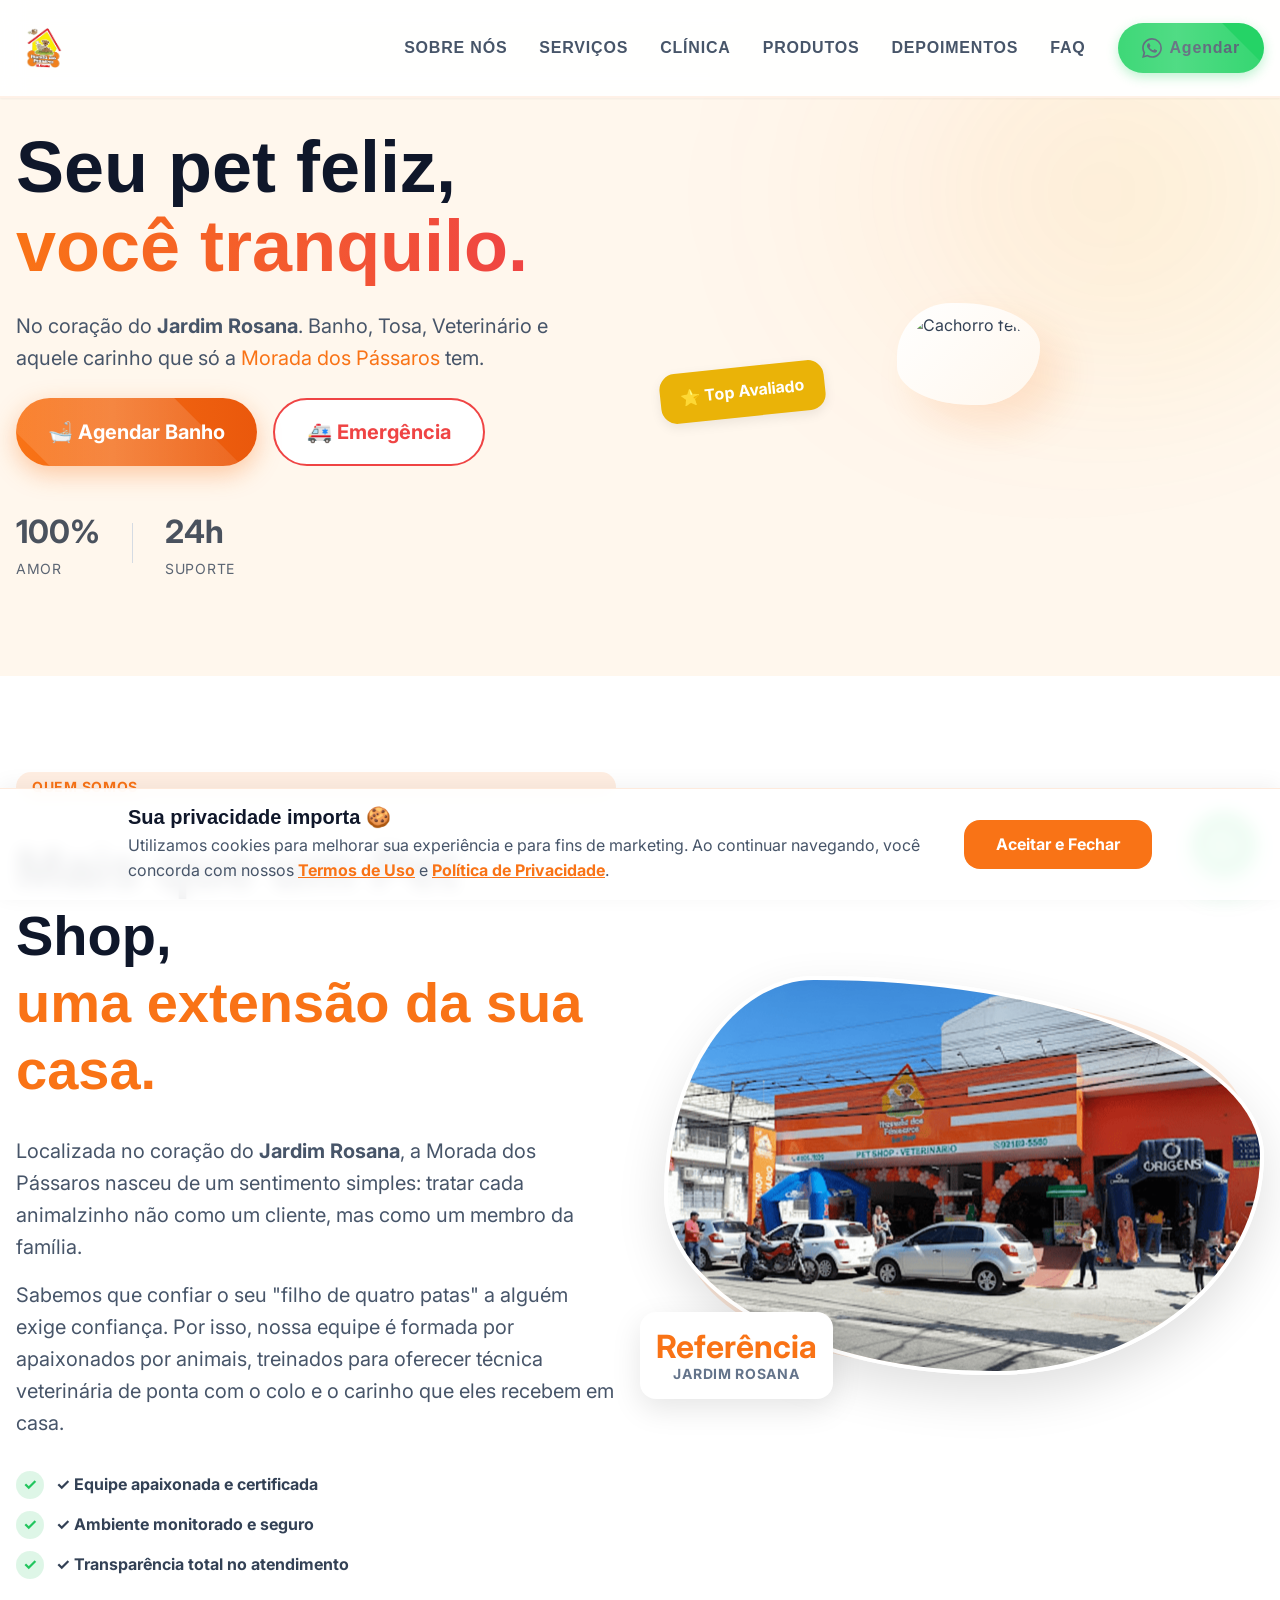
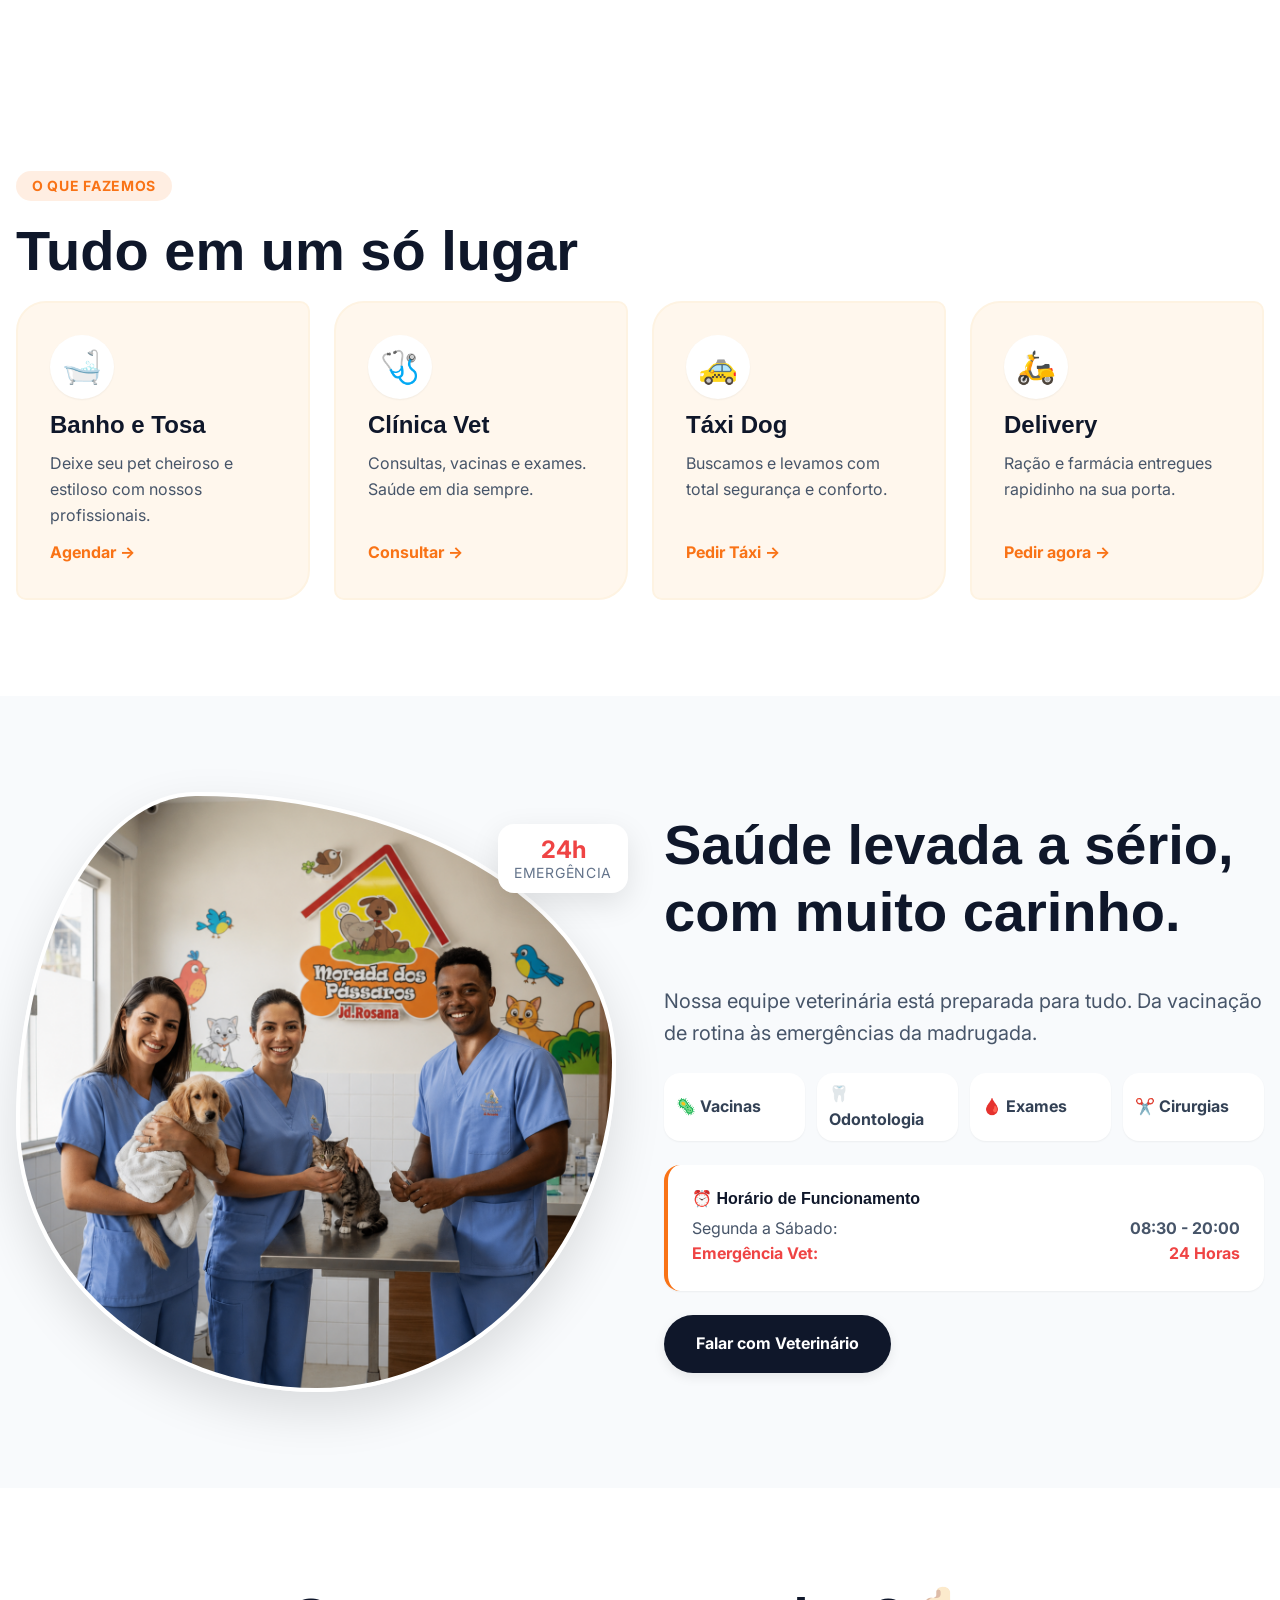
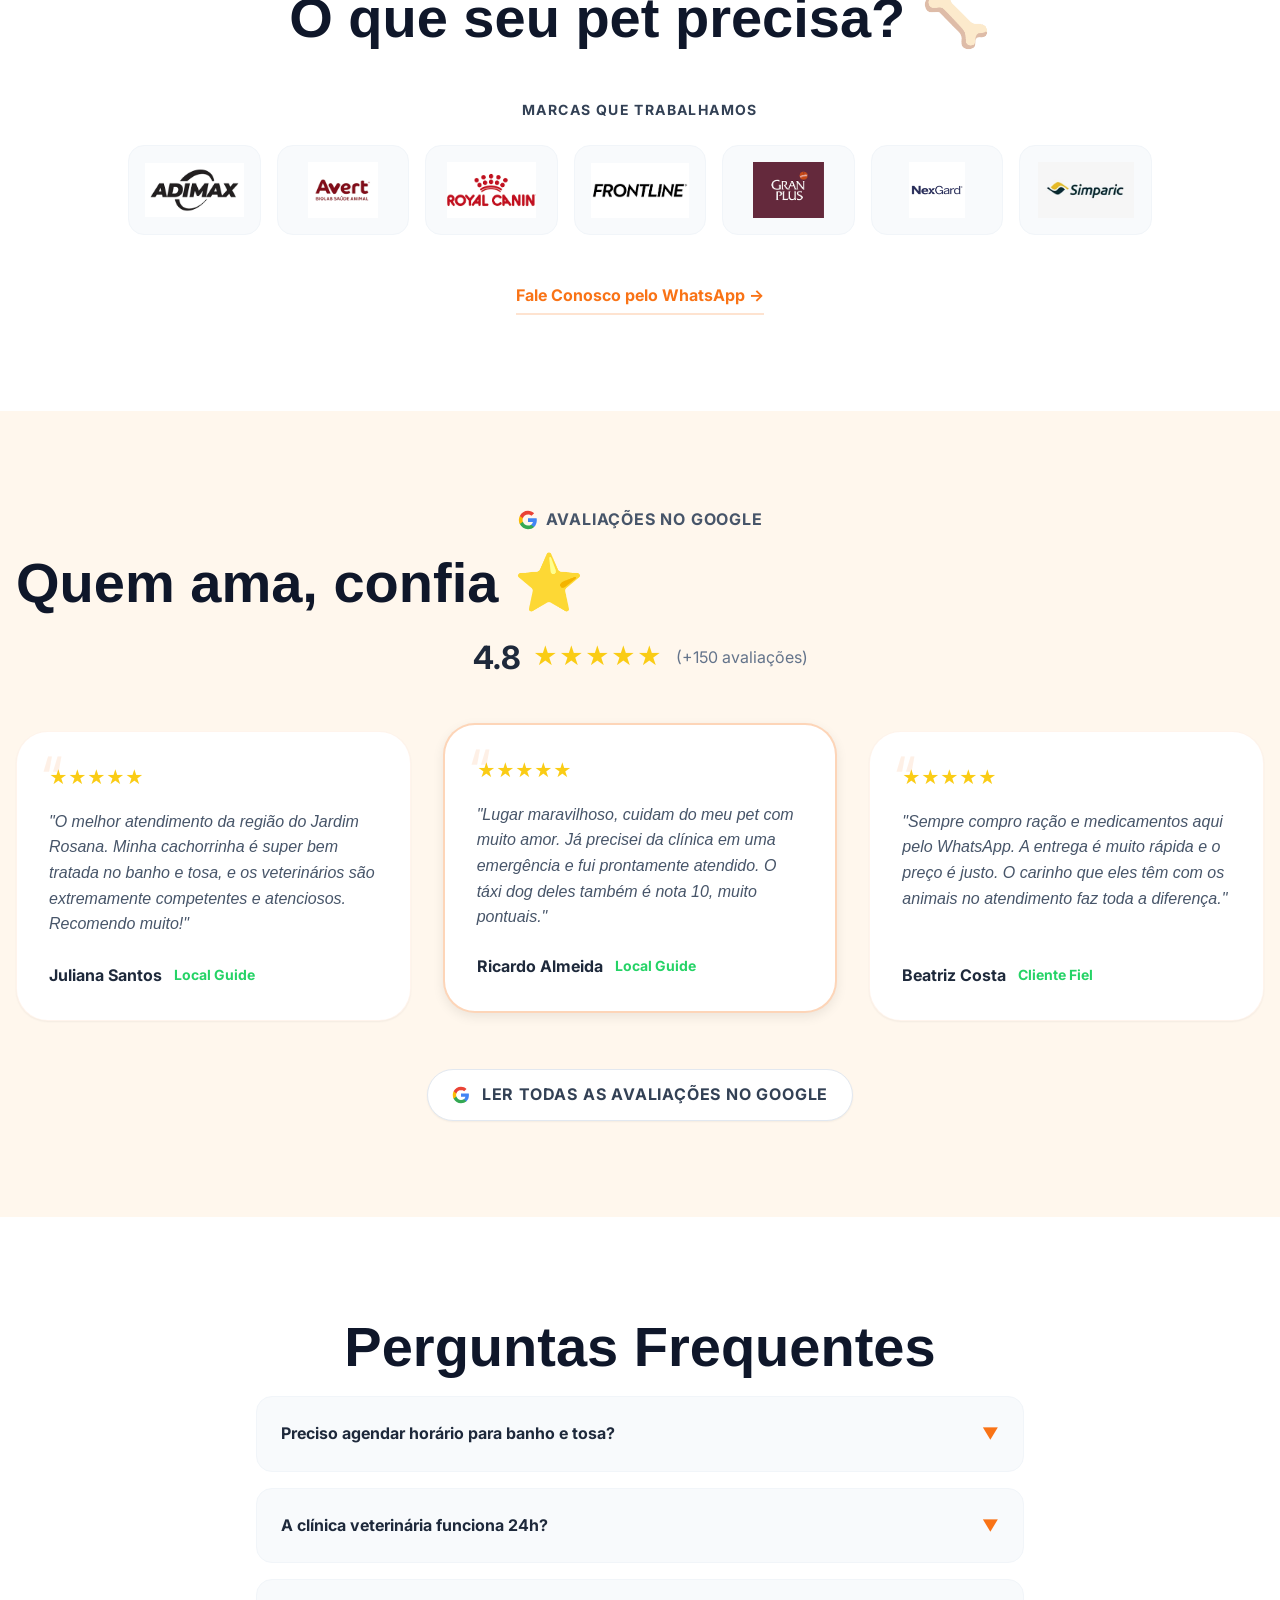
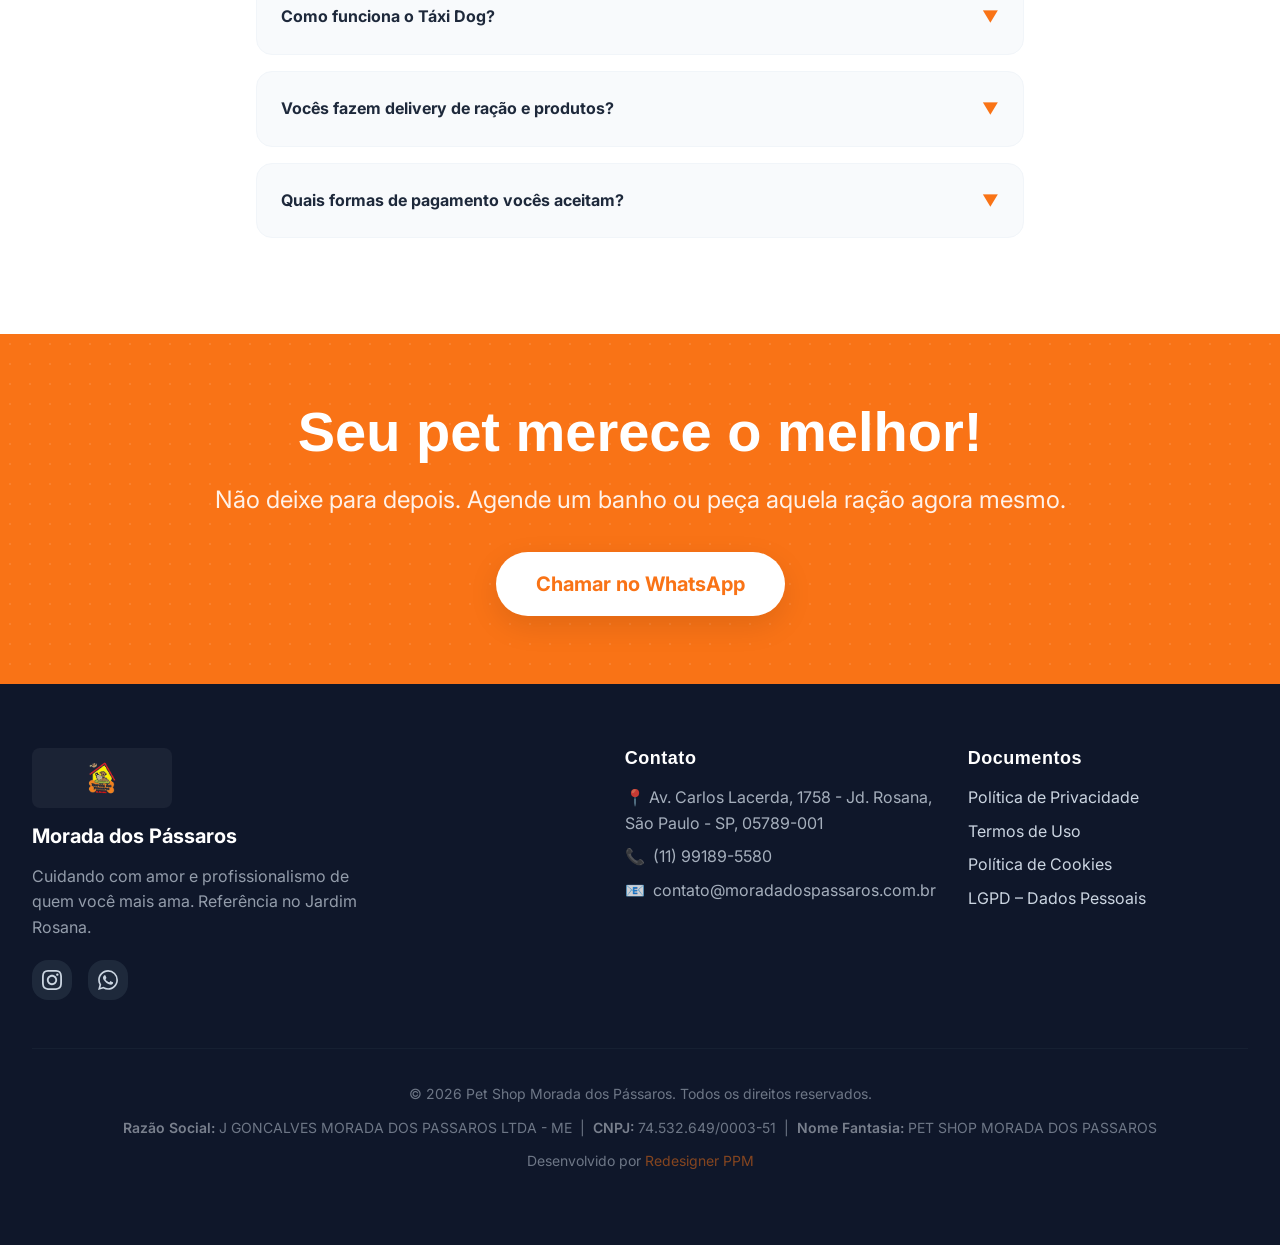
==== commit 44c0dda4: "Add files via upload update" ====
--- a/index.html
+++ b/index.html
@@ -24,7 +24,7 @@
     <link rel="preconnect" href="https://fonts.googleapis.com">
     <link rel="preconnect" href="https://fonts.gstatic.com" crossorigin>
     <link href="https://fonts.googleapis.com/css2?family=Baloo+2:wght@500;700&family=Inter:wght@400;600;700&display=swap" rel="stylesheet">
-    <link rel="stylesheet" href="css/style.css">
+    <link rel="stylesheet" href="style.css">
     
     <script type="application/ld+json">
     {
@@ -410,6 +410,6 @@
         <svg viewBox="0 0 24 24"><path d="M17.472 14.382c-.297-.149-1.758-.867-2.03-.967-.273-.099-.471-.148-.67.15-.197.297-.767.966-.94 1.164-.173.199-.347.223-.644.075-.297-.15-1.255-.463-2.39-1.475-.883-.788-1.48-1.761-1.653-2.059-.173-.297-.018-.458.13-.606.134-.133.298-.347.446-.52.149-.174.198-.298.298-.497.099-.198.05-.371-.025-.52-.075-.149-.669-1.612-.916-2.207-.242-.579-.487-.5-.669-.51-.173-.008-.371-.008-.57-.008-.198 0-.52.074-.792.372-.272.297-1.04 1.016-1.04 2.479 0 1.462 1.065 2.875 1.213 3.074.149.198 2.096 3.2 5.077 4.487.709.306 1.262.489 1.694.625.712.227 1.36.195 1.871.118.571-.085 1.758-.719 2.006-1.413.248-.694.248-1.289.173-1.413-.074-.124-.272-.198-.57-.347m-5.421 7.403h-.004a9.87 9.87 0 01-5.031-1.378l-.361-.214-3.741.982.998-3.648-.235-.374a9.86 9.86 0 01-1.51-5.26c.001-5.45 4.436-9.884 9.888-9.884 2.64 0 5.122 1.03 6.988 2.898a9.825 9.825 0 012.893 6.994c-.003 5.45-4.437 9.884-9.885 9.884m8.413-18.297A11.815 11.815 0 0012.05 0C5.495 0 .16 5.335.157 11.892c0 2.096.547 4.142 1.588 5.945L.057 24l6.305-1.654a11.882 11.882 0 005.683 1.448h.005c6.554 0 11.89-5.335 11.893-11.893a11.821 11.821 0 00-3.48-8.413z"/></svg>
     </a>
 
-    <script src="js/script.js" defer></script>
+    <script src="script.js" defer></script>
 </body>
 </html>
--- a/style.css
+++ b/style.css
@@ -0,0 +1,1642 @@
+/* ============================================================
+   1. VARIABLES
+   ============================================================ */
+:root {
+    --color-primary: #F97316;
+    --color-secondary: #EF4444;
+    --color-accent: #EAB308;
+    --color-success: #25D366;
+    --color-bg-soft: #FFF7ED;
+    --color-text: #334155;
+    --color-white: #ffffff;
+    --color-slate-50: #f8fafc;
+    --color-slate-100: #f1f5f9;
+    --color-slate-200: #e2e8f0;
+    --color-slate-300: #cbd5e1;
+    --color-slate-500: #64748b;
+    --color-slate-600: #475569;
+    --color-slate-700: #334155;
+    --color-slate-800: #1e293b;
+    --color-slate-900: #0f172a;
+
+    --font-heading: 'Baloo 2', sans-serif;
+    --font-body: 'Inter', sans-serif;
+
+    --text-xs: clamp(0.75rem, 0.7rem + 0.25vw, 0.875rem);
+    --text-sm: clamp(0.875rem, 0.8rem + 0.35vw, 1rem);
+    --text-base: clamp(1rem, 0.95rem + 0.3vw, 1.125rem);
+    --text-lg: clamp(1.125rem, 1rem + 0.6vw, 1.25rem);
+    --text-xl: clamp(1.25rem, 1.1rem + 0.8vw, 1.5rem);
+    --text-2xl: clamp(1.5rem, 1.3rem + 1.2vw, 2rem);
+    --text-3xl: clamp(2rem, 1.6rem + 1.8vw, 2.75rem);
+    --text-4xl: clamp(2.5rem, 2rem + 2.5vw, 3.5rem);
+    --text-5xl: clamp(3rem, 2.4rem + 3.5vw, 4.5rem);
+
+    --space-1: 0.25rem;
+    --space-2: 0.5rem;
+    --space-3: 0.75rem;
+    --space-4: 1rem;
+    --space-5: 1.25rem;
+    --space-6: 1.5rem;
+    --space-8: 2rem;
+    --space-10: 2.5rem;
+    --space-12: 3rem;
+    --space-16: 4rem;
+    --space-20: 5rem;
+    --space-24: 6rem;
+
+    --radius-sm: 0.5rem;
+    --radius-md: 1rem;
+    --radius-lg: 1.5rem;
+    --radius-xl: 2rem;
+    --radius-full: 9999px;
+
+    --shadow-sm: 0 1px 2px rgba(0,0,0,0.05);
+    --shadow-md: 0 4px 12px rgba(0,0,0,0.08);
+    --shadow-lg: 0 10px 30px rgba(0,0,0,0.1);
+    --shadow-xl: 0 20px 50px rgba(0,0,0,0.12);
+}
+
+/* ============================================================
+   2. RESET & BASE
+   ============================================================ */
+*,
+*::before,
+*::after {
+    box-sizing: border-box;
+    margin: 0;
+    padding: 0;
+}
+
+html {
+    scroll-behavior: smooth;
+    -webkit-text-size-adjust: 100%;
+}
+
+body {
+    font-family: var(--font-body);
+    color: var(--color-text);
+    background-color: var(--color-bg-soft);
+    line-height: 1.6;
+    -webkit-font-smoothing: antialiased;
+    -moz-osx-font-smoothing: grayscale;
+    overflow-x: hidden;
+}
+
+img,
+svg {
+    display: block;
+    max-width: 100%;
+    height: auto;
+}
+
+a {
+    color: inherit;
+    text-decoration: none;
+}
+
+ul {
+    list-style: none;
+}
+
+button {
+    cursor: pointer;
+    border: none;
+    background: none;
+    font: inherit;
+}
+
+/* ============================================================
+   3. TYPOGRAPHY
+   ============================================================ */
+h1, h2, h3, h4, h5, h6 {
+    font-family: var(--font-heading);
+    font-weight: 700;
+    line-height: 1.2;
+}
+
+.section-title {
+    font-size: var(--text-3xl);
+    font-weight: 700;
+    color: var(--color-slate-900);
+    margin-bottom: var(--space-4);
+}
+
+@media (min-width: 768px) {
+    .section-title {
+        font-size: var(--text-4xl);
+    }
+}
+
+.section-tag {
+    display: inline-block;
+    background: rgba(249, 115, 22, 0.12);
+    color: var(--color-primary);
+    font-weight: 700;
+    font-size: var(--text-xs);
+    text-transform: uppercase;
+    letter-spacing: 0.05em;
+    padding: 0.25rem 1rem;
+    border-radius: var(--radius-full);
+    margin-bottom: var(--space-4);
+}
+
+.highlight-brand {
+    color: var(--color-primary);
+}
+
+/* ============================================================
+   4. LAYOUT UTILITIES
+   ============================================================ */
+.container {
+    max-width: 1280px;
+    margin: 0 auto;
+    padding: 0 var(--space-4);
+}
+
+.section-padding {
+    padding: var(--space-16) 0;
+}
+
+@media (min-width: 768px) {
+    .section-padding {
+        padding: var(--space-24) 0;
+    }
+}
+
+.text-center {
+    text-align: center;
+}
+
+/* ============================================================
+   5. HEADER
+   ============================================================ */
+.site-header {
+    position: fixed;
+    top: 0;
+    left: 0;
+    right: 0;
+    z-index: 40;
+    background: rgba(255, 255, 255, 0.95);
+    backdrop-filter: blur(12px);
+    border-bottom: 2px solid rgba(249, 115, 22, 0.1);
+    box-shadow: var(--shadow-sm);
+    transition: background 0.2s;
+}
+
+.header-inner {
+    display: flex;
+    justify-content: space-between;
+    align-items: center;
+    height: 6rem;
+    max-width: 1280px;
+    margin: 0 auto;
+    padding: 0 var(--space-4);
+}
+
+.logo-link {
+    display: flex;
+    align-items: center;
+    flex-shrink: 0;
+}
+
+.logo-img {
+    height: 3.5rem;
+    width: auto;
+    object-fit: contain;
+    transition: transform 0.2s;
+}
+
+.logo-link:hover .logo-img {
+    transform: scale(1.05);
+}
+
+.nav-desktop {
+    display: none;
+    align-items: center;
+    gap: var(--space-8);
+    font-weight: 700;
+    font-size: var(--text-sm);
+    text-transform: uppercase;
+    letter-spacing: 0.05em;
+}
+
+.nav-desktop a {
+    color: var(--color-slate-600);
+    transition: color 0.2s;
+    font-family: var(--font-heading);
+}
+
+.nav-desktop a:hover {
+    color: var(--color-primary);
+}
+
+.btn-whatsapp {
+    display: inline-flex;
+    align-items: center;
+    gap: var(--space-2);
+    background: var(--color-success);
+    color: white;
+    padding: 0.75rem 1.5rem;
+    border-radius: var(--radius-full);
+    font-weight: 700;
+    font-size: var(--text-sm);
+    transition: all 0.3s;
+    box-shadow: 0 4px 12px rgba(37, 211, 102, 0.3);
+    text-transform: none;
+    position: relative;
+    overflow: hidden;
+}
+
+.btn-whatsapp::after {
+    content: "";
+    position: absolute;
+    top: -50%;
+    left: -60%;
+    width: 200%;
+    height: 200%;
+    background: linear-gradient(45deg, transparent, rgba(255,255,255,0.2), transparent);
+    transform: rotate(45deg);
+    transition: 0.5s;
+}
+
+.btn-whatsapp:hover::after {
+    left: 100%;
+}
+
+.btn-whatsapp:hover {
+    background: #20ba5a;
+    transform: translateY(-2px);
+    box-shadow: 0 8px 24px rgba(37, 211, 102, 0.4);
+}
+
+.icon-whatsapp {
+    width: 1.25rem;
+    height: 1.25rem;
+    fill: currentColor;
+}
+
+@media (min-width: 1024px) {
+    .nav-desktop {
+        display: flex;
+    }
+}
+
+.menu-toggle {
+    display: block;
+    padding: var(--space-2);
+    border-radius: var(--radius-md);
+    color: var(--color-primary);
+    transition: background 0.2s;
+}
+
+.menu-toggle:hover {
+    background: rgba(249, 115, 22, 0.06);
+}
+
+.menu-icon {
+    width: 2rem;
+    height: 2rem;
+}
+
+@media (min-width: 1024px) {
+    .menu-toggle {
+        display: none;
+    }
+}
+
+.mobile-menu {
+    display: none;
+    background: white;
+    border-top: 1px solid rgba(249, 115, 22, 0.2);
+    padding: var(--space-6);
+    position: absolute;
+    top: 6rem;
+    left: 0;
+    right: 0;
+    box-shadow: var(--shadow-xl);
+    flex-direction: column;
+    gap: var(--space-4);
+}
+
+.mobile-menu[hidden] {
+    display: none;
+}
+
+.mobile-menu:not([hidden]) {
+    display: flex;
+}
+
+.mobile-menu a {
+    display: block;
+    padding: var(--space-3) 0;
+    font-weight: 700;
+    font-size: var(--text-sm);
+    text-transform: uppercase;
+    letter-spacing: 0.05em;
+    color: var(--color-slate-700);
+    border-bottom: 1px solid var(--color-slate-50);
+}
+
+.mobile-menu a:last-child {
+    border-bottom: none;
+}
+
+.btn-whatsapp-mobile {
+    display: flex;
+    align-items: center;
+    justify-content: center;
+    gap: var(--space-2);
+    width: 100%;
+    background: var(--color-success);
+    color: white;
+    padding: var(--space-4);
+    border-radius: var(--radius-md);
+    font-weight: 700;
+    margin-top: var(--space-4);
+    box-shadow: var(--shadow-md);
+}
+
+/* ============================================================
+   6. HERO
+   ============================================================ */
+.hero {
+    padding-top: 8rem;
+    position: relative;
+    overflow: hidden;
+    background: rgba(255, 247, 237, 0.5);
+}
+
+.hero-bg-blob {
+    position: absolute;
+    top: 0;
+    right: -5rem;
+    width: 24rem;
+    height: 24rem;
+    background: rgba(234, 179, 8, 0.15);
+    border-radius: 50%;
+    filter: blur(80px);
+    opacity: 0.4;
+    animation: blob 7s infinite alternate;
+}
+
+.hero-bg-blob::after {
+    content: '';
+    position: absolute;
+    top: 0;
+    left: -10rem;
+    width: 24rem;
+    height: 24rem;
+    background: rgba(249, 115, 22, 0.12);
+    border-radius: 50%;
+    filter: blur(80px);
+    animation: blob 7s infinite alternate 2s;
+}
+
+@keyframes blob {
+    0% { transform: translate(0, 0) scale(1); }
+    33% { transform: translate(30px, -50px) scale(1.1); }
+    66% { transform: translate(-20px, 20px) scale(0.9); }
+    100% { transform: translate(0, 0) scale(1); }
+}
+
+.hero-inner {
+    position: relative;
+    z-index: 10;
+    max-width: 1280px;
+    margin: 0 auto;
+    display: grid;
+    gap: var(--space-12);
+    padding: 0 var(--space-4);
+}
+
+@media (min-width: 1024px) {
+    .hero-inner {
+        grid-template-columns: 1fr 1fr;
+        align-items: center;
+        gap: var(--space-16);
+    }
+}
+
+.hero-content {
+    text-align: center;
+    display: flex;
+    flex-direction: column;
+    gap: var(--space-6);
+}
+
+@media (min-width: 1024px) {
+    .hero-content {
+        text-align: left;
+    }
+}
+
+.hero-title {
+    font-size: var(--text-4xl);
+    font-weight: 700;
+    color: var(--color-slate-900);
+    line-height: 1.1;
+}
+
+@media (min-width: 768px) {
+    .hero-title {
+        font-size: var(--text-5xl);
+    }
+}
+
+.highlight {
+    background: linear-gradient(to right, var(--color-primary), var(--color-secondary));
+    -webkit-background-clip: text;
+    -webkit-text-fill-color: transparent;
+    background-clip: text;
+}
+
+.hero-subtitle {
+    font-size: var(--text-lg);
+    color: var(--color-slate-600);
+    max-width: 36rem;
+    margin: 0 auto;
+}
+
+@media (min-width: 1024px) {
+    .hero-subtitle {
+        margin: 0;
+    }
+}
+
+.hero-ctas {
+    display: flex;
+    flex-wrap: wrap;
+    gap: var(--space-4);
+    justify-content: center;
+}
+
+@media (min-width: 1024px) {
+    .hero-ctas {
+        justify-content: flex-start;
+    }
+}
+
+.btn-primary {
+    display: inline-flex;
+    align-items: center;
+    gap: var(--space-2);
+    background: linear-gradient(to right, var(--color-primary), #ea580c);
+    color: white;
+    padding: 1rem 2rem;
+    border-radius: var(--radius-full);
+    font-weight: 700;
+    font-size: var(--text-lg);
+    box-shadow: 0 8px 24px rgba(249, 115, 22, 0.35);
+    transition: all 0.3s;
+    position: relative;
+    overflow: hidden;
+}
+
+.btn-primary::after {
+    content: "";
+    position: absolute;
+    top: -50%;
+    left: -60%;
+    width: 200%;
+    height: 200%;
+    background: linear-gradient(45deg, transparent, rgba(255,255,255,0.2), transparent);
+    transform: rotate(45deg);
+    transition: 0.5s;
+}
+
+.btn-primary:hover::after {
+    left: 100%;
+}
+
+.btn-primary:hover {
+    transform: translateY(-2px);
+    box-shadow: 0 12px 32px rgba(249, 115, 22, 0.45);
+}
+
+.btn-secondary {
+    display: inline-flex;
+    align-items: center;
+    gap: var(--space-2);
+    background: white;
+    border: 2px solid var(--color-secondary);
+    color: var(--color-secondary);
+    padding: 1rem 2rem;
+    border-radius: var(--radius-full);
+    font-weight: 700;
+    font-size: var(--text-lg);
+    transition: all 0.3s;
+}
+
+.btn-secondary:hover {
+    background: #fef2f2;
+}
+
+.hero-stats {
+    display: flex;
+    align-items: center;
+    gap: var(--space-8);
+    justify-content: center;
+    opacity: 0.8;
+    padding-top: var(--space-4);
+}
+
+@media (min-width: 1024px) {
+    .hero-stats {
+        justify-content: flex-start;
+    }
+}
+
+.stat-number {
+    display: block;
+    font-size: var(--text-2xl);
+    font-weight: 700;
+    color: var(--color-slate-800);
+}
+
+.stat-label {
+    font-size: var(--text-xs);
+    text-transform: uppercase;
+    letter-spacing: 0.05em;
+    display: block;
+}
+
+.stat-divider {
+    width: 1px;
+    height: 2.5rem;
+    background: var(--color-slate-300);
+}
+
+.hero-image {
+    position: relative;
+    display: flex;
+    justify-content: center;
+}
+
+.hero-image-wrapper {
+    background: linear-gradient(135deg, #ffffff, #fff7ed);
+    padding: 10px;
+    border-radius: 40% 60% 45% 55% / 55% 45% 60% 40%;
+    box-shadow: 20px 20px 40px rgba(249, 115, 22, 0.15);
+    max-width: 100%;
+    animation: float 6s ease-in-out infinite;
+}
+
+@keyframes float {
+    0%, 100% { transform: translateY(0); }
+    50% { transform: translateY(-10px); }
+}
+
+.hero-img {
+    border-radius: 35% 65% 50% 50% / 55% 45% 60% 40%;
+    width: 100%;
+    height: auto;
+    object-fit: cover;
+    display: block;
+}
+
+.hero-badge {
+    position: absolute;
+    bottom: -0.75rem;
+    left: -0.75rem;
+    background: var(--color-accent);
+    color: white;
+    font-weight: 700;
+    padding: 0.75rem 1.25rem;
+    border-radius: var(--radius-md);
+    box-shadow: var(--shadow-md);
+    transform: rotate(-6deg);
+    font-size: var(--text-sm);
+    z-index: 20;
+}
+
+/* ============================================================
+   7. SOBRE
+   ============================================================ */
+.section-sobre {
+    background: white;
+}
+
+.sobre-grid {
+    display: grid;
+    gap: var(--space-12);
+    align-items: center;
+}
+
+@media (min-width: 1024px) {
+    .sobre-grid {
+        grid-template-columns: 1fr 1fr;
+    }
+}
+
+.sobre-text {
+    display: flex;
+    flex-direction: column;
+    gap: var(--space-4);
+}
+
+.sobre-desc {
+    font-size: var(--text-lg);
+    color: var(--color-slate-600);
+}
+
+.sobre-diferenciais {
+    display: flex;
+    flex-direction: column;
+    gap: var(--space-3);
+    padding-top: var(--space-4);
+}
+
+.sobre-diferenciais li {
+    display: flex;
+    align-items: center;
+    gap: var(--space-3);
+    font-weight: 700;
+    color: var(--color-slate-700);
+}
+
+.sobre-diferenciais li::before {
+    content: '✓';
+    display: flex;
+    align-items: center;
+    justify-content: center;
+    width: 1.75rem;
+    height: 1.75rem;
+    background: rgba(34, 197, 94, 0.15);
+    color: #22c55e;
+    border-radius: 50%;
+    font-weight: 700;
+    flex-shrink: 0;
+}
+
+.sobre-image {
+    position: relative;
+}
+
+.sobre-image-bg {
+    position: absolute;
+    inset: 0;
+    background: rgba(249, 115, 22, 0.15);
+    border-radius: 30% 70% 50% 50% / 60% 40% 60% 40%;
+    transform: rotate(-3deg) scale(0.95);
+}
+
+.sobre-img {
+    position: relative;
+    border-radius: 25% 75% 45% 55% / 55% 45% 55% 45%;
+    box-shadow: var(--shadow-xl);
+    border: 4px solid white;
+    width: 100%;
+    height: auto;
+    transition: transform 0.5s;
+}
+
+.sobre-img:hover {
+    transform: scale(1.02);
+}
+
+.sobre-badge {
+    position: absolute;
+    bottom: -1.5rem;
+    left: -1.5rem;
+    background: white;
+    padding: var(--space-4);
+    border-radius: var(--radius-md);
+    box-shadow: var(--shadow-lg);
+    display: none;
+    text-align: center;
+    font-size: var(--text-2xl);
+    font-weight: 700;
+    color: var(--color-primary);
+    line-height: 1.2;
+}
+
+.sobre-badge span {
+    display: block;
+    font-size: var(--text-xs);
+    font-weight: 700;
+    text-transform: uppercase;
+    letter-spacing: 0.05em;
+    color: var(--color-slate-500);
+}
+
+@media (min-width: 768px) {
+    .sobre-badge {
+        display: block;
+    }
+}
+
+/* ============================================================
+   8. SERVIÇOS
+   ============================================================ */
+.section-servicos {
+    background: white;
+}
+
+.servicos-grid {
+    display: grid;
+    grid-template-columns: 1fr;
+    gap: var(--space-6);
+}
+
+@media (min-width: 640px) {
+    .servicos-grid {
+        grid-template-columns: 1fr 1fr;
+    }
+}
+
+@media (min-width: 1024px) {
+    .servicos-grid {
+        grid-template-columns: repeat(4, 1fr);
+    }
+}
+
+.servico-card {
+    padding: var(--space-8);
+    border-radius: 30px 10px 30px 10px;
+    background: var(--color-bg-soft);
+    border: 2px solid #fef3e2;
+    transition: all 0.3s;
+    display: flex;
+    flex-direction: column;
+    gap: var(--space-3);
+}
+
+.servico-card:hover {
+    transform: translateY(-8px) rotate(1deg);
+    box-shadow: 0 20px 40px rgba(249, 115, 22, 0.12);
+    border-color: var(--color-primary);
+    background: white;
+}
+
+.servico-icon {
+    width: 4rem;
+    height: 4rem;
+    background: white;
+    border-radius: 50%;
+    display: flex;
+    align-items: center;
+    justify-content: center;
+    font-size: var(--text-2xl);
+    box-shadow: var(--shadow-sm);
+    transition: transform 0.3s;
+}
+
+.servico-card:hover .servico-icon {
+    transform: scale(1.1) rotate(-5deg);
+}
+
+.servico-card h3 {
+    font-family: var(--font-heading);
+    font-weight: 700;
+    font-size: var(--text-xl);
+    color: var(--color-slate-900);
+}
+
+.servico-card p {
+    font-size: var(--text-sm);
+    color: var(--color-slate-600);
+    flex: 1;
+}
+
+.servico-link {
+    font-weight: 700;
+    font-size: var(--text-sm);
+    color: var(--color-primary);
+    transition: color 0.2s;
+    align-self: flex-start;
+}
+
+.servico-link:hover {
+    text-decoration: underline;
+}
+
+/* ============================================================
+   9. CLÍNICA
+   ============================================================ */
+.section-clinica {
+    background: var(--color-slate-50);
+}
+
+.clinica-grid {
+    display: grid;
+    gap: var(--space-12);
+    align-items: center;
+}
+
+@media (min-width: 1024px) {
+    .clinica-grid {
+        grid-template-columns: 1fr 1fr;
+    }
+}
+
+.clinica-image {
+    position: relative;
+}
+
+.clinica-image-bg {
+    position: absolute;
+    inset: 0;
+    background: rgba(239, 68, 68, 0.08);
+    border-radius: 25% 75% 50% 50% / 60% 40% 60% 40%;
+    transform: rotate(3deg) scale(0.95);
+}
+
+.clinica-img {
+    position: relative;
+    border-radius: 30% 70% 50% 50% / 55% 45% 55% 45%;
+    box-shadow: var(--shadow-xl);
+    border: 4px solid white;
+    width: 100%;
+    height: auto;
+}
+
+.clinica-badge {
+    position: absolute;
+    top: var(--space-8);
+    right: -0.75rem;
+    background: white;
+    padding: var(--space-3) var(--space-4);
+    border-radius: var(--radius-md);
+    box-shadow: var(--shadow-lg);
+    text-align: center;
+    line-height: 1.2;
+    font-weight: 700;
+    color: var(--color-secondary);
+    font-size: var(--text-xl);
+}
+
+.clinica-badge span {
+    display: block;
+    font-weight: 400;
+    font-size: var(--text-xs);
+    color: var(--color-slate-500);
+    text-transform: uppercase;
+    letter-spacing: 0.05em;
+}
+
+.clinica-text {
+    display: flex;
+    flex-direction: column;
+    gap: var(--space-6);
+}
+
+.clinica-desc {
+    font-size: var(--text-lg);
+    color: var(--color-slate-600);
+}
+
+.clinica-especialidades {
+    display: grid;
+    grid-template-columns: 1fr 1fr;
+    gap: var(--space-3);
+}
+
+@media (min-width: 480px) {
+    .clinica-especialidades {
+        grid-template-columns: repeat(4, 1fr);
+    }
+}
+
+.clinica-especialidades span {
+    display: flex;
+    align-items: center;
+    gap: var(--space-2);
+    background: white;
+    padding: var(--space-2) var(--space-3);
+    border-radius: var(--radius-md);
+    box-shadow: var(--shadow-sm);
+    font-weight: 700;
+    font-size: var(--text-sm);
+    color: var(--color-slate-700);
+}
+
+.clinica-horario {
+    background: white;
+    padding: var(--space-6);
+    border-radius: var(--radius-md);
+    border-left: 4px solid var(--color-primary);
+    box-shadow: var(--shadow-sm);
+}
+
+.clinica-horario h4 {
+    font-weight: 700;
+    color: var(--color-slate-900);
+    margin-bottom: var(--space-2);
+}
+
+.clinica-horario p {
+    display: flex;
+    justify-content: space-between;
+    font-size: var(--text-sm);
+    color: var(--color-slate-600);
+}
+
+.clinica-horario .emergencia {
+    color: var(--color-secondary);
+    font-weight: 700;
+}
+
+.btn-dark {
+    display: inline-block;
+    background: var(--color-slate-900);
+    color: white;
+    padding: 1rem 2rem;
+    border-radius: var(--radius-full);
+    font-weight: 700;
+    box-shadow: var(--shadow-md);
+    transition: all 0.3s;
+    align-self: flex-start;
+}
+
+.btn-dark:hover {
+    background: var(--color-slate-800);
+    box-shadow: var(--shadow-lg);
+}
+
+/* ============================================================
+   10. PRODUTOS / MARCAS
+   ============================================================ */
+.section-produtos {
+    background: white;
+}
+
+.marcas-label {
+    font-weight: 700;
+    text-transform: uppercase;
+    letter-spacing: 0.1em;
+    color: var(--color-slate-400);
+    font-size: var(--text-xs);
+    margin-top: var(--space-12);
+    margin-bottom: var(--space-6);
+}
+
+.marcas-grid {
+    display: grid;
+    grid-template-columns: repeat(2, 1fr);
+    gap: var(--space-4);
+    max-width: 64rem;
+    margin: 0 auto;
+}
+
+@media (min-width: 640px) {
+    .marcas-grid {
+        grid-template-columns: repeat(4, 1fr);
+    }
+}
+
+@media (min-width: 1024px) {
+    .marcas-grid {
+        grid-template-columns: repeat(7, 1fr);
+    }
+}
+
+.marca-item {
+    background: var(--color-slate-50);
+    border-radius: var(--radius-md);
+    padding: var(--space-4);
+    border: 1px solid var(--color-slate-100);
+    display: flex;
+    align-items: center;
+    justify-content: center;
+    min-height: 5rem;
+}
+
+.marca-item img {
+    max-height: 3.5rem;
+    max-width: 100%;
+    object-fit: contain;
+    filter: grayscale(0.2);
+    transition: filter 0.3s;
+}
+
+.marca-item:hover img {
+    filter: grayscale(0);
+}
+
+.produtos-cta {
+    margin-top: var(--space-12);
+    display: flex;
+    justify-content: center;
+}
+
+.produtos-link {
+    font-weight: 700;
+    color: var(--color-primary);
+    border-bottom: 2px solid rgba(249, 115, 22, 0.2);
+    padding-bottom: var(--space-1);
+    transition: border-color 0.2s;
+}
+
+.produtos-link:hover {
+    border-color: var(--color-primary);
+}
+
+/* ============================================================
+   11. DEPOIMENTOS
+   ============================================================ */
+.section-depoimentos {
+    background: rgba(255, 247, 237, 0.5);
+}
+
+.google-badge {
+    display: flex;
+    align-items: center;
+    gap: var(--space-2);
+    justify-content: center;
+    margin-bottom: var(--space-4);
+}
+
+.google-badge svg {
+    width: 1.25rem;
+    height: 1.25rem;
+}
+
+.google-badge span {
+    font-weight: 700;
+    font-size: var(--text-sm);
+    text-transform: uppercase;
+    letter-spacing: 0.05em;
+    color: var(--color-slate-600);
+}
+
+.avaliacao-resumo {
+    display: flex;
+    align-items: center;
+    justify-content: center;
+    gap: var(--space-3);
+    flex-wrap: wrap;
+    margin-top: var(--space-2);
+}
+
+.avaliacao-resumo .nota {
+    font-size: var(--text-2xl);
+    font-weight: 700;
+    color: var(--color-slate-800);
+}
+
+.avaliacao-resumo .estrelas {
+    color: #facc15;
+    font-size: var(--text-xl);
+    letter-spacing: 0.05em;
+}
+
+.avaliacao-resumo .total {
+    font-size: var(--text-sm);
+    color: var(--color-slate-500);
+}
+
+.depoimentos-grid {
+    display: grid;
+    grid-template-columns: 1fr;
+    gap: var(--space-8);
+    margin-top: var(--space-12);
+}
+
+@media (min-width: 768px) {
+    .depoimentos-grid {
+        grid-template-columns: 1fr 1fr 1fr;
+    }
+}
+
+.depoimento {
+    position: relative;
+    background: white;
+    padding: var(--space-8);
+    border-radius: var(--radius-xl);
+    box-shadow: var(--shadow-sm);
+    border: 1px solid rgba(249, 115, 22, 0.08);
+    transition: all 0.3s;
+    display: flex;
+    flex-direction: column;
+    gap: var(--space-4);
+}
+
+.depoimento::before {
+    content: "“";
+    font-size: 4rem;
+    color: var(--color-primary);
+    opacity: 0.1;
+    line-height: 1;
+    position: absolute;
+    top: 1rem;
+    left: 1.5rem;
+    pointer-events: none;
+}
+
+.depoimento:hover {
+    box-shadow: var(--shadow-md);
+    transform: translateY(-2px);
+}
+
+.depoimento.destaque {
+    border: 2px solid rgba(249, 115, 22, 0.3);
+    box-shadow: var(--shadow-md);
+    transform: translateY(-0.5rem);
+}
+
+.depoimento .estrelas {
+    color: #facc15;
+    font-size: var(--text-base);
+}
+
+.depoimento p {
+    font-style: italic;
+    color: var(--color-slate-600);
+    flex: 1;
+    position: relative;
+    z-index: 1;
+}
+
+.depoimento footer {
+    display: flex;
+    align-items: center;
+    gap: var(--space-3);
+    margin-top: var(--space-2);
+}
+
+.depoimento footer cite {
+    font-weight: 700;
+    font-style: normal;
+    color: var(--color-slate-800);
+}
+
+.depoimento footer span {
+    font-size: var(--text-xs);
+    font-weight: 700;
+    color: var(--color-success);
+}
+
+.depoimentos-cta {
+    margin-top: var(--space-12);
+    text-align: center;
+}
+
+.btn-google {
+    display: inline-flex;
+    align-items: center;
+    gap: var(--space-3);
+    background: white;
+    border: 1px solid var(--color-slate-200);
+    padding: 0.75rem 1.5rem;
+    border-radius: var(--radius-full);
+    font-weight: 700;
+    font-size: var(--text-sm);
+    text-transform: uppercase;
+    letter-spacing: 0.05em;
+    color: var(--color-slate-700);
+    box-shadow: var(--shadow-sm);
+    transition: all 0.3s;
+}
+
+.btn-google:hover {
+    background: var(--color-slate-50);
+    box-shadow: var(--shadow-md);
+}
+
+.btn-google svg {
+    width: 1.125rem;
+    height: 1.125rem;
+}
+
+/* ============================================================
+   12. FAQ
+   ============================================================ */
+.section-faq {
+    background: white;
+}
+
+.faq-list {
+    max-width: 48rem;
+    margin: 0 auto;
+    display: flex;
+    flex-direction: column;
+    gap: var(--space-4);
+}
+
+.faq-list details {
+    background: var(--color-slate-50);
+    border-radius: var(--radius-md);
+    padding: var(--space-6);
+    border: 1px solid var(--color-slate-100);
+    cursor: pointer;
+}
+
+.faq-list summary {
+    font-weight: 700;
+    color: var(--color-slate-800);
+    list-style: none;
+    display: flex;
+    justify-content: space-between;
+    align-items: center;
+    gap: var(--space-4);
+}
+
+.faq-list summary::-webkit-details-marker {
+    display: none;
+}
+
+.faq-icon {
+    transition: transform 0.2s;
+    color: var(--color-primary);
+    flex-shrink: 0;
+}
+
+.faq-list details[open] .faq-icon {
+    transform: rotate(180deg);
+}
+
+.faq-list details p {
+    margin-top: var(--space-4);
+    font-size: var(--text-sm);
+    color: var(--color-slate-600);
+    line-height: 1.6;
+}
+
+/* ============================================================
+   13. CTA FINAL
+   ============================================================ */
+.section-cta-final {
+    padding: var(--space-16) var(--space-4);
+    background: var(--color-primary);
+    position: relative;
+    overflow: hidden;
+}
+
+.section-cta-final::before {
+    content: '';
+    position: absolute;
+    inset: 0;
+    opacity: 0.1;
+    background-image: radial-gradient(#fff 1px, transparent 1px);
+    background-size: 20px 20px;
+}
+
+.section-cta-final .container {
+    position: relative;
+    z-index: 10;
+}
+
+.section-cta-final h2 {
+    font-size: var(--text-3xl);
+    font-weight: 700;
+    color: white;
+    margin-bottom: var(--space-4);
+}
+
+@media (min-width: 768px) {
+    .section-cta-final h2 {
+        font-size: var(--text-4xl);
+    }
+}
+
+.section-cta-final p {
+    font-size: var(--text-xl);
+    color: rgba(255,255,255,0.9);
+    margin-bottom: var(--space-8);
+}
+
+.btn-white {
+    display: inline-block;
+    background: white;
+    color: var(--color-primary);
+    padding: 1rem 2.5rem;
+    border-radius: var(--radius-full);
+    font-weight: 700;
+    font-size: var(--text-lg);
+    box-shadow: var(--shadow-lg);
+    transition: all 0.3s;
+}
+
+.btn-white:hover {
+    background: var(--color-slate-50);
+    transform: translateY(-2px);
+    box-shadow: 0 12px 32px rgba(0,0,0,0.15);
+}
+
+/* ============================================================
+   14. FOOTER
+   ============================================================ */
+.site-footer {
+    background: var(--color-slate-900);
+    color: var(--color-slate-300);
+    padding: var(--space-16) var(--space-4);
+    border-top: 4px solid var(--color-primary);
+}
+
+.footer-grid {
+    display: grid;
+    grid-template-columns: 1fr;
+    gap: var(--space-10);
+    max-width: 1280px;
+    margin: 0 auto;
+}
+
+@media (min-width: 768px) {
+    .footer-grid {
+        grid-template-columns: 2fr 1fr 1fr;
+        gap: var(--space-8);
+    }
+}
+
+.footer-brand {
+    display: flex;
+    flex-direction: column;
+    gap: var(--space-3);
+}
+
+.footer-logo {
+    width: 140px;
+    height: auto;
+    max-height: 60px;
+    object-fit: contain;
+    background: rgba(255, 255, 255, 0.05);
+    padding: 8px 12px;
+    border-radius: 8px;
+    filter: none;
+    opacity: 1;
+    transition: transform 0.3s;
+}
+
+.footer-logo:hover {
+    transform: scale(1.05);
+}
+
+.footer-name {
+    font-weight: 700;
+    font-size: var(--text-lg);
+    color: white;
+}
+
+.footer-brand p {
+    font-size: var(--text-sm);
+    opacity: 0.7;
+    max-width: 360px;
+}
+
+.footer-contact h4,
+.footer-links h4 {
+    font-weight: 700;
+    color: white;
+    margin-bottom: var(--space-4);
+    font-family: var(--font-heading);
+    font-size: var(--text-base);
+    letter-spacing: 0.03em;
+}
+
+.footer-contact ul,
+.footer-links ul {
+    display: flex;
+    flex-direction: column;
+    gap: var(--space-2);
+}
+
+.footer-contact li {
+    font-size: var(--text-sm);
+    opacity: 0.8;
+    display: flex;
+    align-items: flex-start;
+    gap: var(--space-2);
+}
+
+.footer-contact a {
+    transition: color 0.2s;
+}
+
+.footer-contact a:hover {
+    color: var(--color-primary);
+}
+
+.footer-links a {
+    font-size: var(--text-sm);
+    transition: color 0.2s;
+}
+
+.footer-links a:hover {
+    color: var(--color-primary);
+}
+
+.social-icons {
+    display: flex;
+    gap: var(--space-4);
+    margin-top: var(--space-2);
+}
+
+.social-icons a {
+    display: flex;
+    align-items: center;
+    justify-content: center;
+    width: 2.5rem;
+    height: 2.5rem;
+    background: var(--color-slate-800);
+    border-radius: var(--radius-md);
+    transition: all 0.3s;
+}
+
+.social-icons a:hover {
+    background: var(--color-primary);
+    transform: translateY(-2px);
+}
+
+.social-icons svg {
+    width: 1.25rem;
+    height: 1.25rem;
+    fill: currentColor;
+}
+
+/* Linha inferior */
+.footer-copy {
+    max-width: 1280px;
+    margin: var(--space-12) auto 0;
+    padding-top: var(--space-8);
+    border-top: 1px solid var(--color-slate-800);
+    text-align: center;
+    font-size: var(--text-xs);
+    opacity: 0.5;
+    line-height: 1.8;
+}
+
+.footer-copy p {
+    margin-bottom: var(--space-2);
+}
+
+.footer-copy strong {
+    color: var(--color-slate-200);
+    font-weight: 600;
+}
+
+.footer-copy a {
+    color: var(--color-primary);
+    transition: color 0.2s;
+}
+
+.footer-copy a:hover {
+    color: white;
+    opacity: 1;
+}
+
+/* ============================================================
+   15. LGPD BANNER
+   ============================================================ */
+.lgpd-banner {
+    position: fixed;
+    bottom: 0;
+    left: 0;
+    right: 0;
+    z-index: 50;
+    padding: var(--space-4);
+    background: rgba(255,255,255,0.92);
+    backdrop-filter: blur(8px);
+    border-top: 1px solid rgba(249,115,22,0.15);
+    box-shadow: 0 -4px 20px rgba(0,0,0,0.05);
+    animation: slideUp 0.5s ease-out forwards;
+}
+
+@keyframes slideUp {
+    from { transform: translateY(100%); opacity: 0; }
+    to { transform: translateY(0); opacity: 1; }
+}
+
+.lgpd-content {
+    max-width: 64rem;
+    margin: 0 auto;
+    display: flex;
+    flex-direction: column;
+    align-items: center;
+    gap: var(--space-4);
+}
+
+@media (min-width: 768px) {
+    .lgpd-content {
+        flex-direction: row;
+        justify-content: space-between;
+        gap: var(--space-6);
+    }
+}
+
+.lgpd-text h5 {
+    font-weight: 700;
+    font-size: var(--text-lg);
+    color: var(--color-slate-900);
+    margin-bottom: var(--space-1);
+}
+
+.lgpd-text p {
+    font-size: var(--text-sm);
+    color: var(--color-slate-600);
+}
+
+.lgpd-text a {
+    font-weight: 700;
+    color: var(--color-primary);
+    text-decoration: underline;
+}
+
+.lgpd-text a:hover {
+    color: var(--color-secondary);
+}
+
+.btn-lgpd {
+    background: var(--color-primary);
+    color: white;
+    padding: 0.75rem 2rem;
+    border-radius: var(--radius-md);
+    font-weight: 700;
+    transition: all 0.3s;
+    white-space: nowrap;
+    flex-shrink: 0;
+}
+
+.btn-lgpd:hover {
+    background: #ea580c;
+    box-shadow: 0 4px 12px rgba(249,115,22,0.3);
+}
+
+/* ============================================================
+   16. WHATSAPP FLOAT
+   ============================================================ */
+.whatsapp-float {
+    position: fixed;
+    bottom: var(--space-6);
+    right: var(--space-6);
+    background: var(--color-success);
+    color: white;
+    padding: var(--space-4);
+    border-radius: 50%;
+    box-shadow: 0 8px 32px rgba(37,211,102,0.4);
+    z-index: 40;
+    display: flex;
+    align-items: center;
+    justify-content: center;
+    transition: all 0.3s;
+    animation: pulse 2s infinite;
+}
+
+.whatsapp-float:hover {
+    background: #20ba5a;
+    transform: scale(1.05);
+}
+
+.whatsapp-float svg {
+    width: 2rem;
+    height: 2rem;
+    fill: currentColor;
+}
+
+@keyframes pulse {
+    0% { transform: scale(1); box-shadow: 0 0 0 0 rgba(37,211,102,0.6); }
+    70% { transform: scale(1.05); box-shadow: 0 0 0 16px rgba(37,211,102,0); }
+    100% { transform: scale(1); box-shadow: 0 0 0 0 rgba(37,211,102,0); }
+}
+
+/* ============================================================
+   17. RESPONSIVE & ACCESSIBILITY
+   ============================================================ */
+@media (prefers-reduced-motion: reduce) {
+    *,
+    *::before,
+    *::after {
+        animation-duration: 0.01ms !important;
+        animation-iteration-count: 1 !important;
+        transition-duration: 0.01ms !important;
+    }
+}
+
+:focus-visible {
+    outline: 2px solid var(--color-primary);
+    outline-offset: 2px;
+}
+
+.sr-only {
+    position: absolute;
+    width: 1px;
+    height: 1px;
+    padding: 0;
+    margin: -1px;
+    overflow: hidden;
+    clip: rect(0, 0, 0, 0);
+    border: 0;
+}
+
+.sr-only:focus:not(:focus-visible) {
+    position: static;
+    width: auto;
+    height: auto;
+    margin: 0;
+    clip: auto;
+    overflow: visible;
+}
+
+/* ============================================================
+   18. SCROLL REVEAL (opcional com JS)
+   ============================================================ */
+.reveal {
+    opacity: 0;
+    transform: translateY(24px);
+    transition: opacity 0.6s ease-out, transform 0.6s ease-out;
+}
+
+.reveal.is-visible {
+    opacity: 1;
+    transform: translateY(0);
+}
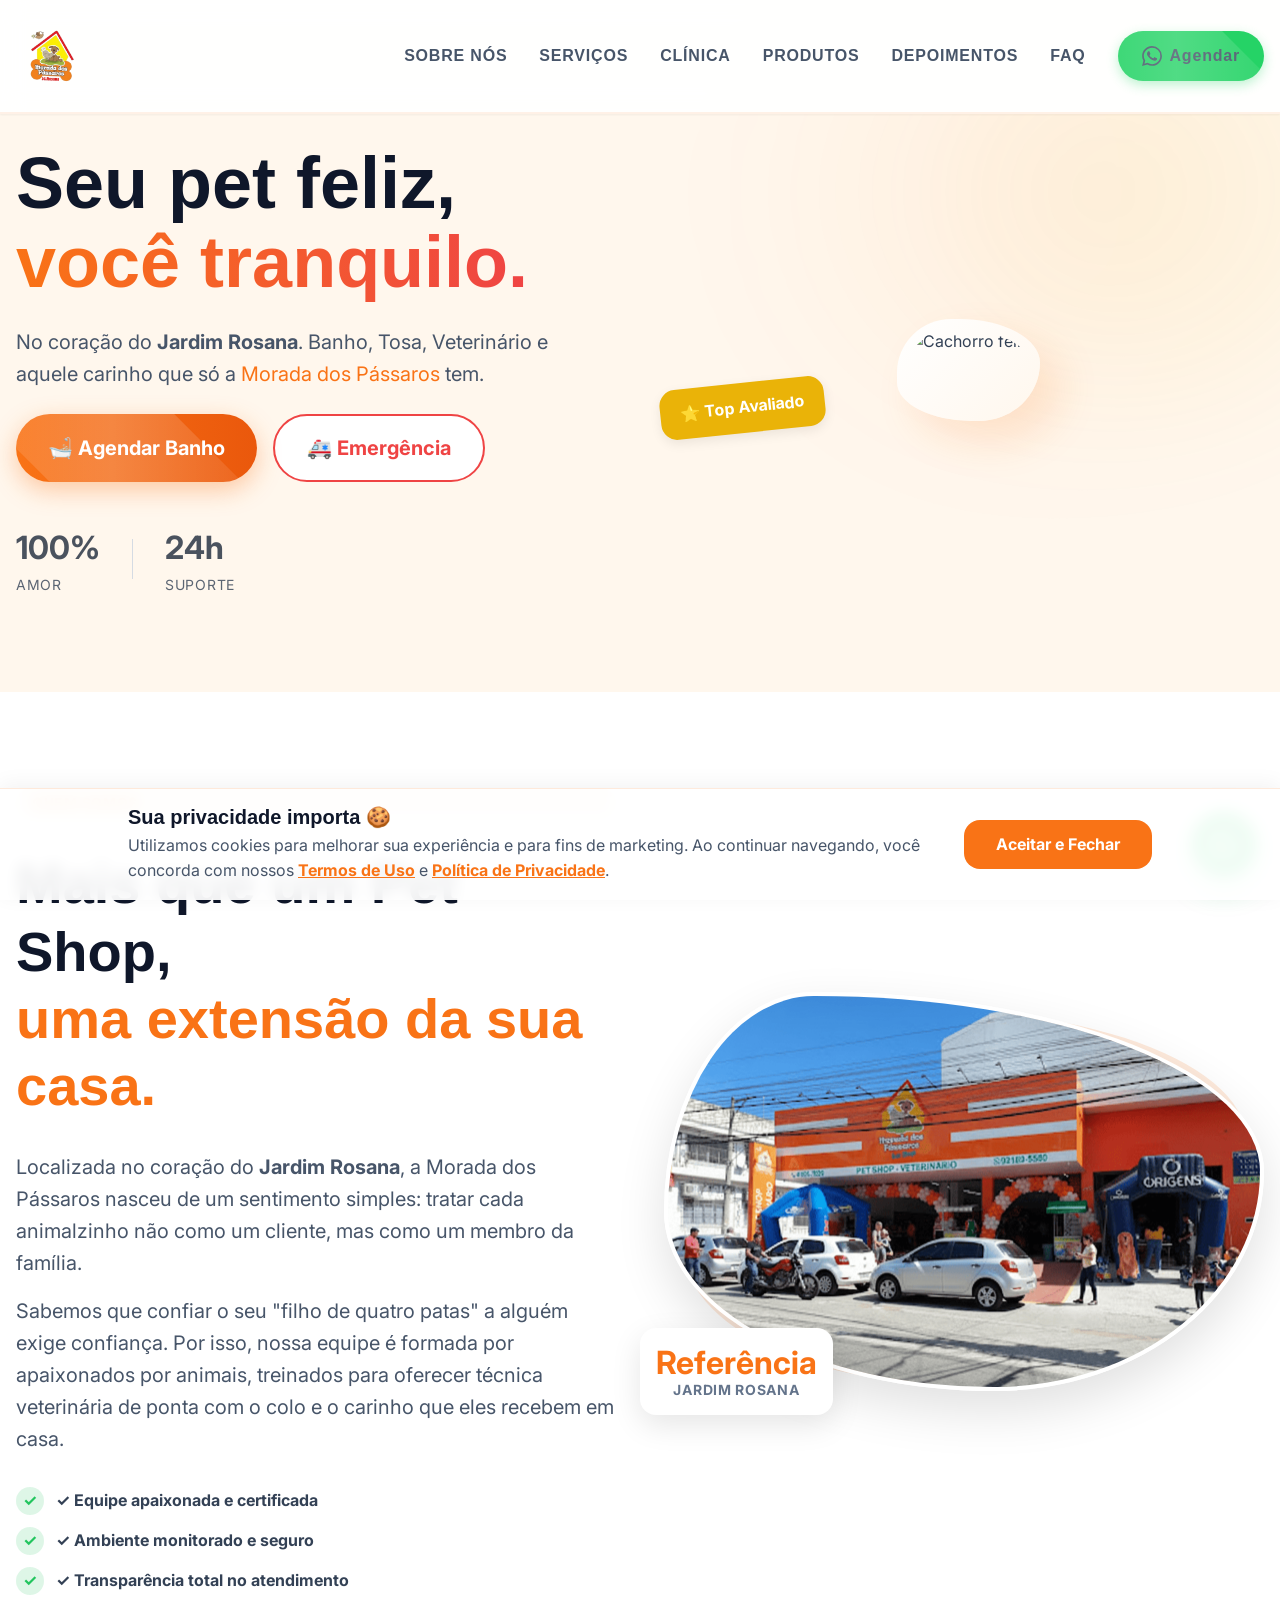
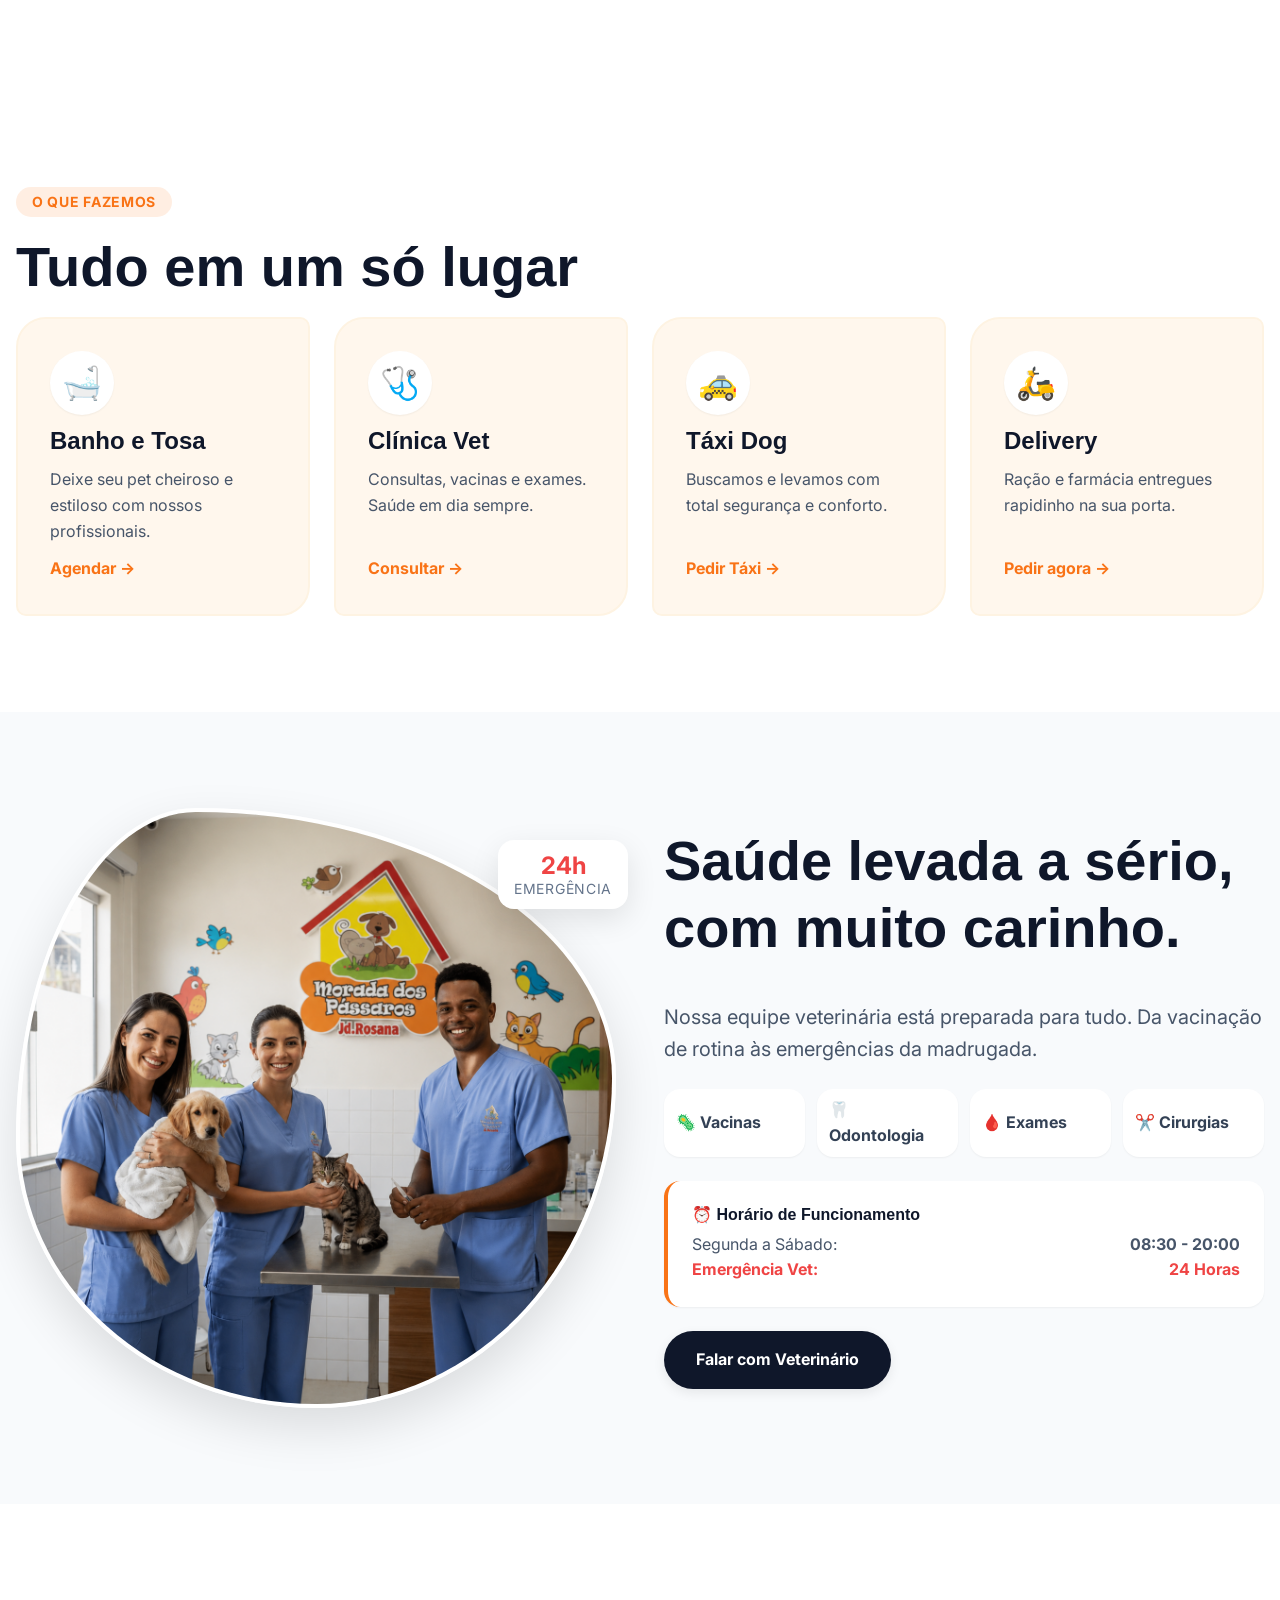
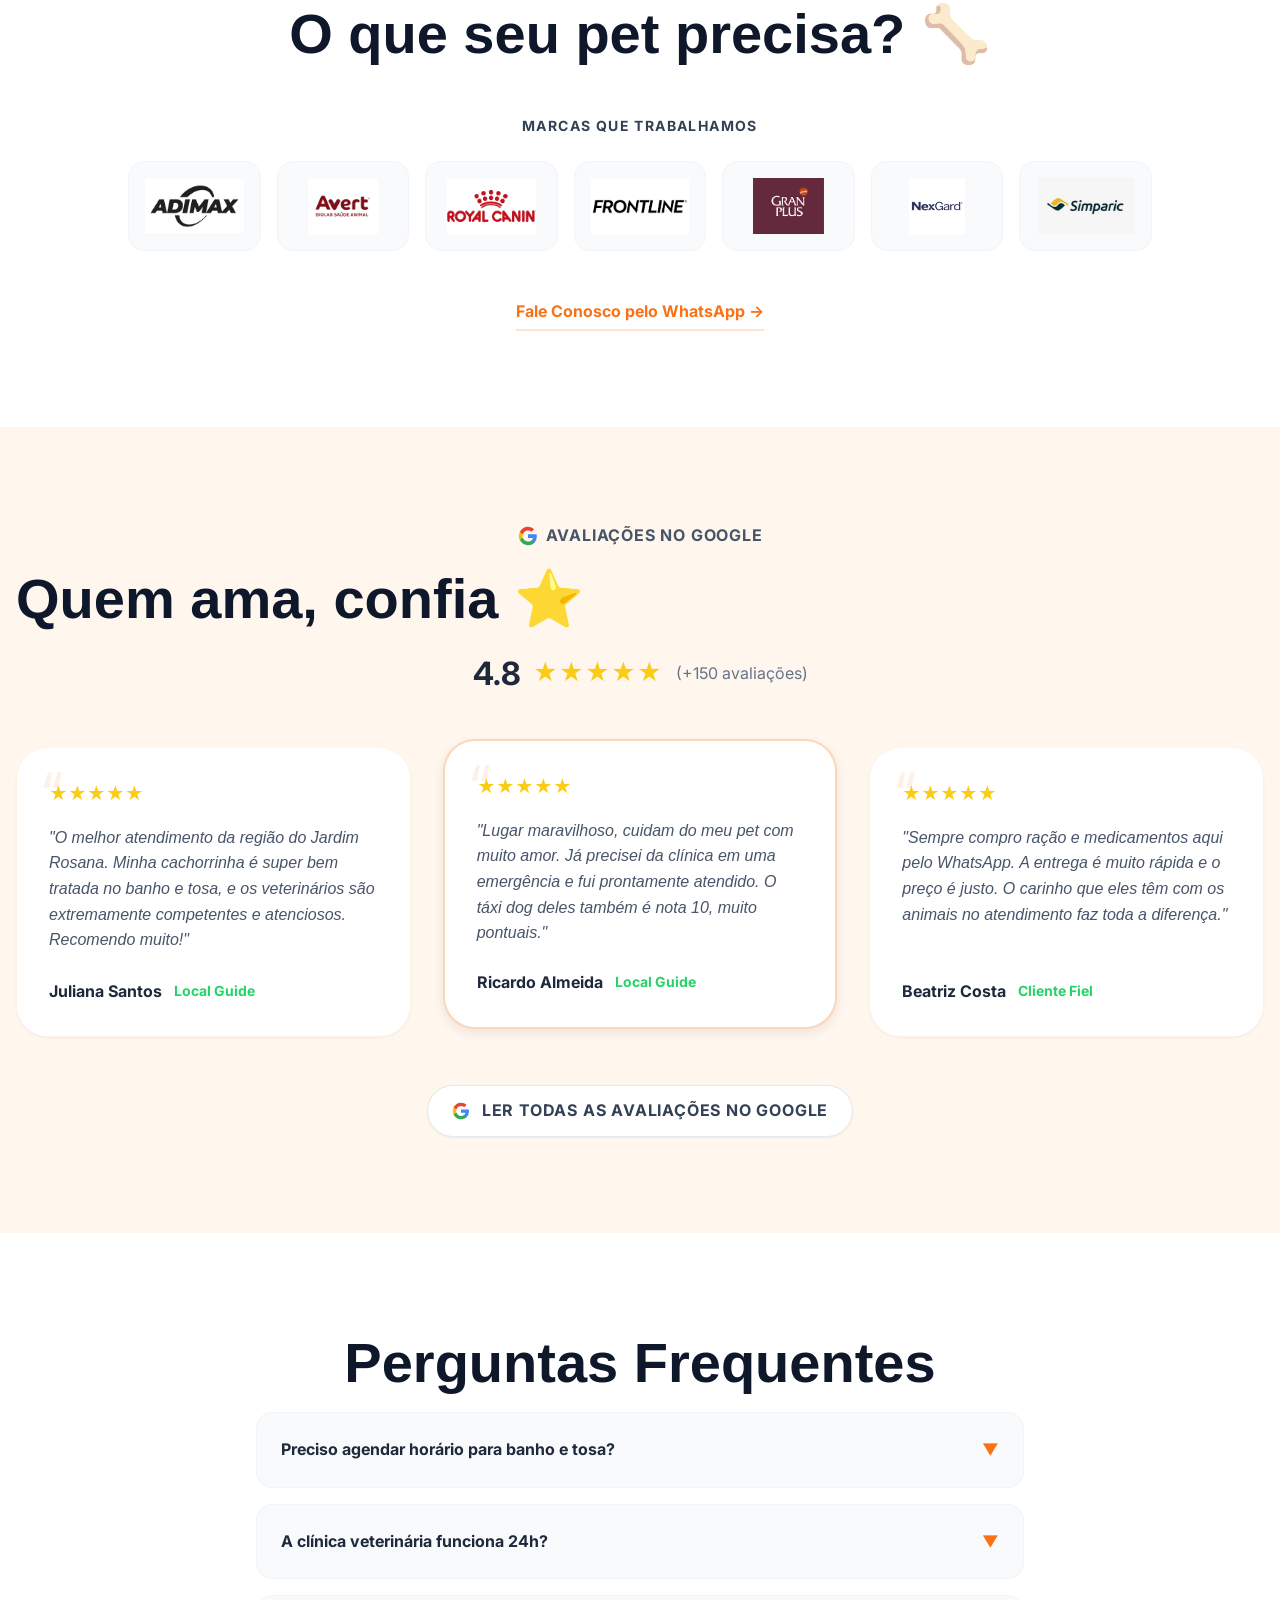
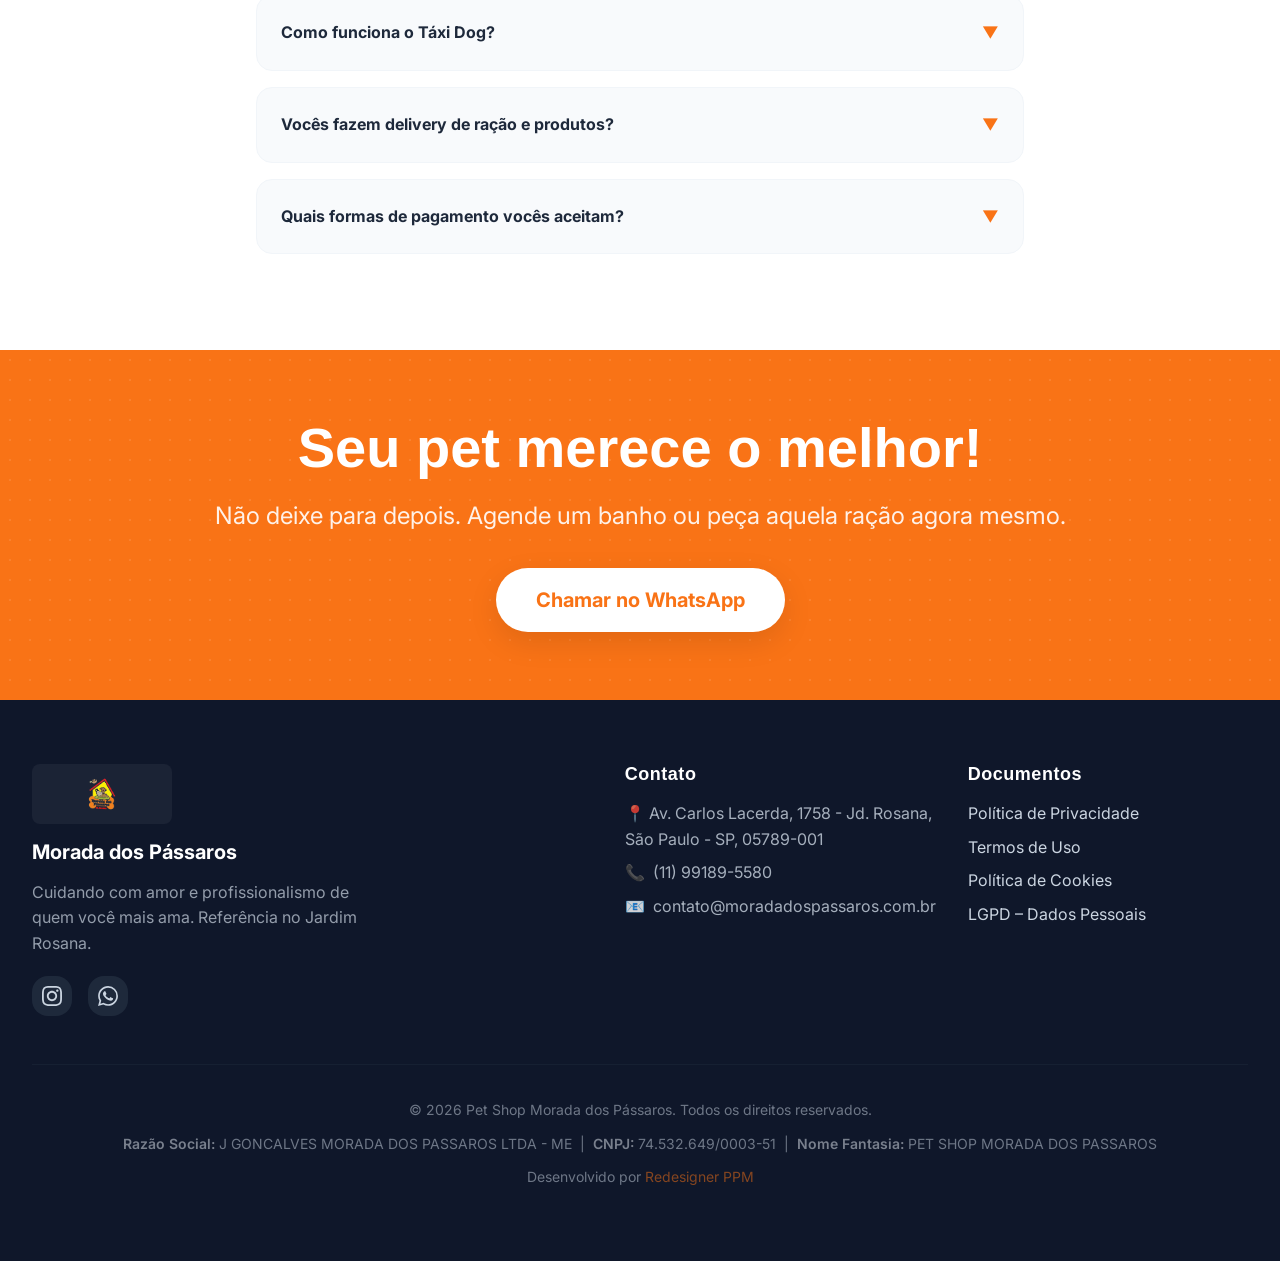
==== commit a6b1ebae: "Add files via upload update" ====
--- a/index.html
+++ b/index.html
@@ -72,7 +72,7 @@
     <header class="site-header" role="banner">
         <div class="header-inner">
             <a href="#" class="logo-link" aria-label="Página inicial">
-                <img src="logo.png" alt="Logo Morada dos Pássaros" class="logo-img" width="64" height="64" loading="eager">
+                <img src="logo.png" alt="Logo Morada dos Pássaros" class="logo-img" width="72" height="72" loading="eager">
             </a>
 
             <nav class="nav-desktop" aria-label="Navegação principal">
@@ -82,7 +82,7 @@
                 <a href="#produtos">Produtos</a>
                 <a href="#depoimentos">Depoimentos</a>
                 <a href="#faq">FAQ</a>
-                <a href="https://wa.me/5511991895580?text=Olá! Gostaria de agendar um serviço para meu pet." 
+                <a href="https://wa.me/5511991895580?text=Ol%C3%A1!%20Gostaria%20de%20agendar%20um%20servi%C3%A7o%20para%20meu%20pet." 
                    class="btn-whatsapp">
                    <svg class="icon-whatsapp" viewBox="0 0 24 24"><path d="M17.472 14.382c-.297-.149-1.758-.867-2.03-.967-.273-.099-.471-.148-.67.15-.197.297-.767.966-.94 1.164-.173.199-.347.223-.644.075-.297-.15-1.255-.463-2.39-1.475-.883-.788-1.48-1.761-1.653-2.059-.173-.297-.018-.458.13-.606.134-.133.298-.347.446-.52.149-.174.198-.298.298-.497.099-.198.05-.371-.025-.52-.075-.149-.669-1.612-.916-2.207-.242-.579-.487-.5-.669-.51-.173-.008-.371-.008-.57-.008-.198 0-.52.074-.792.372-.272.297-1.04 1.016-1.04 2.479 0 1.462 1.065 2.875 1.213 3.074.149.198 2.096 3.2 5.077 4.487.709.306 1.262.489 1.694.625.712.227 1.36.195 1.871.118.571-.085 1.758-.719 2.006-1.413.248-.694.248-1.289.173-1.413-.074-.124-.272-.198-.57-.347m-5.421 7.403h-.004a9.87 9.87 0 01-5.031-1.378l-.361-.214-3.741.982.998-3.648-.235-.374a9.86 9.86 0 01-1.51-5.26c.001-5.45 4.436-9.884 9.888-9.884 2.64 0 5.122 1.03 6.988 2.898a9.825 9.825 0 012.893 6.994c-.003 5.45-4.437 9.884-9.885 9.884m8.413-18.297A11.815 11.815 0 0012.05 0C5.495 0 .16 5.335.157 11.892c0 2.096.547 4.142 1.588 5.945L.057 24l6.305-1.654a11.882 11.882 0 005.683 1.448h.005c6.554 0 11.89-5.335 11.893-11.893a11.821 11.821 0 00-3.48-8.413Z"/></svg>
                    <span>Agendar</span>
@@ -101,7 +101,7 @@
             <a href="#produtos" role="menuitem">Produtos</a>
             <a href="#depoimentos" role="menuitem">Depoimentos</a>
             <a href="#faq" role="menuitem">FAQ</a>
-            <a href="https://wa.me/5511991895580?text=Olá! Gostaria de agendar um serviço." 
+            <a href="https://wa.me/5511991895580?text=Ol%C3%A1!%20Gostaria%20de%20agendar%20um%20servi%C3%A7o." 
                class="btn-whatsapp-mobile" role="menuitem">
                <svg class="icon-whatsapp" viewBox="0 0 24 24"><path d="M17.472 14.382c-.297-.149-1.758-.867-2.03-.967-.273-.099-.471-.148-.67.15-.197.297-.767.966-.94 1.164-.173.199-.347.223-.644.075-.297-.15-1.255-.463-2.39-1.475-.883-.788-1.48-1.761-1.653-2.059-.173-.297-.018-.458.13-.606.134-.133.298-.347.446-.52.149-.174.198-.298.298-.497.099-.198.05-.371-.025-.52-.075-.149-.669-1.612-.916-2.207-.242-.579-.487-.5-.669-.51-.173-.008-.371-.008-.57-.008-.198 0-.52.074-.792.372-.272.297-1.04 1.016-1.04 2.479 0 1.462 1.065 2.875 1.213 3.074.149.198 2.096 3.2 5.077 4.487.709.306 1.262.489 1.694.625.712.227 1.36.195 1.871.118.571-.085 1.758-.719 2.006-1.413.248-.694.248-1.289.173-1.413-.074-.124-.272-.198-.57-.347m-5.421 7.403h-.004a9.87 9.87 0 01-5.031-1.378l-.361-.214-3.741.982.998-3.648-.235-.374a9.86 9.86 0 01-1.51-5.26c.001-5.45 4.436-9.884 9.888-9.884 2.64 0 5.122 1.03 6.988 2.898a9.825 9.825 0 012.893 6.994c-.003 5.45-4.437 9.884-9.885 9.884m8.413-18.297A11.815 11.815 0 0012.05 0C5.495 0 .16 5.335.157 11.892c0 2.096.547 4.142 1.588 5.945L.057 24l6.305-1.654a11.882 11.882 0 005.683 1.448h.005c6.554 0 11.89-5.335 11.893-11.893a11.821 11.821 0 00-3.48-8.413Z"/></svg>
                Chamar no WhatsApp
@@ -123,8 +123,8 @@
                         No coração do <strong>Jardim Rosana</strong>. Banho, Tosa, Veterinário e aquele carinho que só a <span class="highlight-brand">Morada dos Pássaros</span> tem.
                     </p>
                     <div class="hero-ctas">
-                        <a href="https://wa.me/5511991895580" class="btn-primary">🛁 Agendar Banho</a>
-                        <a href="tel:+5511991895580" class="btn-secondary">🚑 Emergência</a>
+                        <a href="https://wa.me/5511991895580?text=Ol%C3%A1!%20Gostaria%20de%20agendar%20um%20banho%20para%20meu%20pet." class="btn-primary">🛁 Agendar Banho</a>
+                        <a href="tel:+5511991895580" class="btn-secondary" aria-label="Ligar para emergência veterinária">🚑 Emergência</a>
                     </div>
                     <div class="hero-stats">
                         <div><span class="stat-number">100%</span><span class="stat-label">Amor</span></div>
@@ -186,25 +186,25 @@
                         <div class="servico-icon">🛁</div>
                         <h3>Banho e Tosa</h3>
                         <p>Deixe seu pet cheiroso e estiloso com nossos profissionais.</p>
-                        <a href="https://wa.me/5511991895580" class="servico-link">Agendar →</a>
+                        <a href="https://wa.me/5511991895580?text=Ol%C3%A1!%20Gostaria%20de%20agendar%20banho%20e%20tosa." class="servico-link">Agendar →</a>
                     </div>
                     <div class="servico-card">
                         <div class="servico-icon">🩺</div>
                         <h3>Clínica Vet</h3>
                         <p>Consultas, vacinas e exames. Saúde em dia sempre.</p>
-                        <a href="https://wa.me/5511991895580" class="servico-link">Consultar →</a>
+                        <a href="https://wa.me/5511991895580?text=Ol%C3%A1!%20Preciso%20de%20uma%20consulta%20veterin%C3%A1ria." class="servico-link">Consultar →</a>
                     </div>
                     <div class="servico-card">
                         <div class="servico-icon">🚕</div>
                         <h3>Táxi Dog</h3>
                         <p>Buscamos e levamos com total segurança e conforto.</p>
-                        <a href="https://wa.me/5511991895580" class="servico-link">Pedir Táxi →</a>
+                        <a href="https://wa.me/5511991895580?text=Ol%C3%A1!%20Gostaria%20de%20solicitar%20o%20T%C3%A1xi%20Dog." class="servico-link">Pedir Táxi →</a>
                     </div>
                     <div class="servico-card">
                         <div class="servico-icon">🛵</div>
                         <h3>Delivery</h3>
                         <p>Ração e farmácia entregues rapidinho na sua porta.</p>
-                        <a href="https://wa.me/5511991895580" class="servico-link">Pedir agora →</a>
+                        <a href="https://wa.me/5511991895580?text=Ol%C3%A1!%20Gostaria%20de%20pedir%20produtos%20via%20delivery." class="servico-link">Pedir agora →</a>
                     </div>
                 </div>
             </div>
@@ -233,7 +233,7 @@
                             <p><span>Segunda a Sábado:</span> <strong>08:30 - 20:00</strong></p>
                             <p class="emergencia"><span>Emergência Vet:</span> <strong>24 Horas</strong></p>
                         </div>
-                        <a href="https://wa.me/5511991895580" class="btn-dark">Falar com Veterinário</a>
+                        <a href="https://wa.me/5511991895580?text=Ol%C3%A1!%20Preciso%20de%20atendimento%20veterin%C3%A1rio." class="btn-dark">Falar com Veterinário</a>
                     </div>
                 </div>
             </div>
@@ -254,7 +254,7 @@
                     <div class="marca-item"><img src="simparic.png" alt="Simparic" width="120" height="56" loading="lazy" decoding="async"></div>
                 </div>
                 <div class="produtos-cta">
-                    <a href="https://wa.me/5511991895580" target="_blank" class="produtos-link">Fale Conosco pelo WhatsApp <span>→</span></a>
+                    <a href="https://wa.me/5511991895580?text=Ol%C3%A1!%20Gostaria%20de%20saber%20mais%20sobre%20produtos." target="_blank" class="produtos-link">Fale Conosco pelo WhatsApp <span>→</span></a>
                 </div>
             </div>
         </section>
@@ -334,7 +334,7 @@
             <div class="container text-center">
                 <h2>Seu pet merece o melhor!</h2>
                 <p>Não deixe para depois. Agende um banho ou peça aquela ração agora mesmo.</p>
-                <a href="https://wa.me/5511991895580" class="btn-white">Chamar no WhatsApp</a>
+                <a href="https://wa.me/5511991895580?text=Ol%C3%A1!%20Vim%20pelo%20site." class="btn-white">Chamar no WhatsApp</a>
             </div>
         </section>
     </main>
@@ -342,7 +342,6 @@
     <footer class="site-footer">
         <div class="container">
             <div class="footer-grid">
-                <!-- Coluna 1: Marca -->
                 <div class="footer-brand">
                     <img src="logo.png" alt="Logo Morada dos Pássaros" class="footer-logo" width="140" height="48" loading="lazy" decoding="async">
                     <span class="footer-name">Morada dos Pássaros</span>
@@ -351,23 +350,19 @@
                         <a href="https://www.instagram.com/moradadospassaros_jardimrosana/" target="_blank" aria-label="Instagram">
                             <svg viewBox="0 0 24 24"><path d="M12 2.163c3.204 0 3.584.012 4.85.07 3.252.148 4.771 1.691 4.919 4.919.058 1.265.069 1.645.069 4.849 0 3.205-.012 3.584-.069 4.849-.149 3.225-1.664 4.771-4.919 4.919-1.266.058-1.644.07-4.85.07-3.204 0-3.584-.012-4.849-.07-3.26-.149-4.771-1.699-4.919-4.92-.058-1.265-.07-1.644-.07-4.849 0-3.204.013-3.583.07-4.849.149-3.227 1.664-4.771 4.919-4.919 1.266-.057 1.645-.069 4.849-.069zm0-2.163c-3.259 0-3.667.014-4.947.072-4.358.2-6.78 2.618-6.98 6.98-.059 1.281-.073 1.689-.073 4.948 0 3.259.014 3.668.072 4.948.2 4.358 2.618 6.78 6.98 6.98 1.281.058 1.689.072 4.948.072 3.259 0 3.668-.014 4.948-.072 4.354-.2 6.782-2.618 6.979-6.98.059-1.28.073-1.689.073-4.948 0-3.259-.014-3.667-.072-4.947-.196-4.354-2.617-6.78-6.979-6.98-1.281-.059-1.69-.073-4.949-.073zm0 5.838c-3.403 0-6.162 2.759-6.162 6.162s2.759 6.163 6.162 6.163 6.162-2.759 6.162-6.163c0-3.403-2.759-6.162-6.162-6.162zm0 10.162c-2.209 0-4-1.79-4-4 0-2.209 1.791-4 4-4s4 1.791 4 4c0 2.21-1.791 4-4 4zm6.406-11.845c-.796 0-1.441.645-1.441 1.44s.645 1.44 1.441 1.44c.795 0 1.439-.645 1.439-1.44s-.644-1.44-1.439-1.44z"/></svg>
                         </a>
-                        <a href="https://wa.me/5511991895580" target="_blank" aria-label="WhatsApp">
+                        <a href="https://wa.me/5511991895580?text=Ol%C3%A1!%20Vim%20pelo%20site." target="_blank" aria-label="WhatsApp">
                             <svg viewBox="0 0 24 24"><path d="M17.472 14.382c-.297-.149-1.758-.867-2.03-.967-.273-.099-.471-.148-.67.15-.197.297-.767.966-.94 1.164-.173.199-.347.223-.644.075-.297-.15-1.255-.463-2.39-1.475-.883-.788-1.48-1.761-1.653-2.059-.173-.297-.018-.458.13-.606.134-.133.298-.347.446-.52.149-.174.198-.298.298-.497.099-.198.05-.371-.025-.52-.075-.149-.669-1.612-.916-2.207-.242-.579-.487-.5-.669-.51-.173-.008-.371-.008-.57-.008-.198 0-.52.074-.792.372-.272.297-1.04 1.016-1.04 2.479 0 1.462 1.065 2.875 1.213 3.074.149.198 2.096 3.2 5.077 4.487.709.306 1.262.489 1.694.625.712.227 1.36.195 1.871.118.571-.085 1.758-.719 2.006-1.413.248-.694.248-1.289.173-1.413-.074-.124-.272-.198-.57-.347m-5.421 7.403h-.004a9.87 9.87 0 01-5.031-1.378l-.361-.214-3.741.982.998-3.648-.235-.374a9.86 9.86 0 01-1.51-5.26c.001-5.45 4.436-9.884 9.888-9.884 2.64 0 5.122 1.03 6.988 2.898a9.825 9.825 0 012.893 6.994c-.003 5.45-4.437 9.884-9.885 9.884m8.413-18.297A11.815 11.815 0 0012.05 0C5.495 0 .16 5.335.157 11.892c0 2.096.547 4.142 1.588 5.945L.057 24l6.305-1.654a11.882 11.882 0 005.683 1.448h.005c6.554 0 11.89-5.335 11.893-11.893a11.821 11.821 0 00-3.48-8.413z"/></svg>
                         </a>
                     </div>
                 </div>
-
-                <!-- Coluna 2: Contato -->
                 <div class="footer-contact">
                     <h4>Contato</h4>
                     <ul>
                         <li>📍 Av. Carlos Lacerda, 1758 - Jd. Rosana, São Paulo - SP, 05789-001</li>
-                        <li>📞 <a href="tel:+5511991895580">(11) 99189-5580</a></li>
+                        <li>📞 <a href="tel:+5511991895580" aria-label="Telefone do Pet Shop">(11) 99189-5580</a></li>
                         <li>📧 <a href="mailto:contato@moradadospassaros.com.br">contato@moradadospassaros.com.br</a></li>
                     </ul>
                 </div>
-
-                <!-- Coluna 3: Documentos -->
                 <div class="footer-links">
                     <h4>Documentos</h4>
                     <ul>
@@ -378,8 +373,6 @@
                     </ul>
                 </div>
             </div>
-
-            <!-- Linha inferior: copyright + informações legais -->
             <div class="footer-copy">
                 <p>&copy; 2026 Pet Shop Morada dos Pássaros. Todos os direitos reservados.</p>
                 <p>
@@ -404,7 +397,7 @@
     </div>
 
     <!-- WhatsApp Float -->
-    <a href="https://wa.me/5511991895580?text=Olá! Vim pelo site." 
+    <a href="https://wa.me/5511991895580?text=Ol%C3%A1!%20Vim%20pelo%20site." 
        class="whatsapp-float" 
        aria-label="Falar no WhatsApp">
         <svg viewBox="0 0 24 24"><path d="M17.472 14.382c-.297-.149-1.758-.867-2.03-.967-.273-.099-.471-.148-.67.15-.197.297-.767.966-.94 1.164-.173.199-.347.223-.644.075-.297-.15-1.255-.463-2.39-1.475-.883-.788-1.48-1.761-1.653-2.059-.173-.297-.018-.458.13-.606.134-.133.298-.347.446-.52.149-.174.198-.298.298-.497.099-.198.05-.371-.025-.52-.075-.149-.669-1.612-.916-2.207-.242-.579-.487-.5-.669-.51-.173-.008-.371-.008-.57-.008-.198 0-.52.074-.792.372-.272.297-1.04 1.016-1.04 2.479 0 1.462 1.065 2.875 1.213 3.074.149.198 2.096 3.2 5.077 4.487.709.306 1.262.489 1.694.625.712.227 1.36.195 1.871.118.571-.085 1.758-.719 2.006-1.413.248-.694.248-1.289.173-1.413-.074-.124-.272-.198-.57-.347m-5.421 7.403h-.004a9.87 9.87 0 01-5.031-1.378l-.361-.214-3.741.982.998-3.648-.235-.374a9.86 9.86 0 01-1.51-5.26c.001-5.45 4.436-9.884 9.888-9.884 2.64 0 5.122 1.03 6.988 2.898a9.825 9.825 0 012.893 6.994c-.003 5.45-4.437 9.884-9.885 9.884m8.413-18.297A11.815 11.815 0 0012.05 0C5.495 0 .16 5.335.157 11.892c0 2.096.547 4.142 1.588 5.945L.057 24l6.305-1.654a11.882 11.882 0 005.683 1.448h.005c6.554 0 11.89-5.335 11.893-11.893a11.821 11.821 0 00-3.48-8.413z"/></svg>
--- a/style.css
+++ b/style.css
@@ -188,7 +188,7 @@
     display: flex;
     justify-content: space-between;
     align-items: center;
-    height: 6rem;
+    height: 7rem;  /* ALTERADO: era 6rem */
     max-width: 1280px;
     margin: 0 auto;
     padding: 0 var(--space-4);
@@ -201,7 +201,7 @@
 }
 
 .logo-img {
-    height: 3.5rem;
+    height: 4.5rem;  /* ALTERADO: era 3.5rem */
     width: auto;
     object-fit: contain;
     transition: transform 0.2s;
@@ -311,7 +311,7 @@
     border-top: 1px solid rgba(249, 115, 22, 0.2);
     padding: var(--space-6);
     position: absolute;
-    top: 6rem;
+    top: 7rem;  /* ALTERADO: era 6rem */
     left: 0;
     right: 0;
     box-shadow: var(--shadow-xl);
@@ -361,7 +361,7 @@
    6. HERO
    ============================================================ */
 .hero {
-    padding-top: 8rem;
+    padding-top: 9rem;  /* ALTERADO: era 8rem */
     position: relative;
     overflow: hidden;
     background: rgba(255, 247, 237, 0.5);
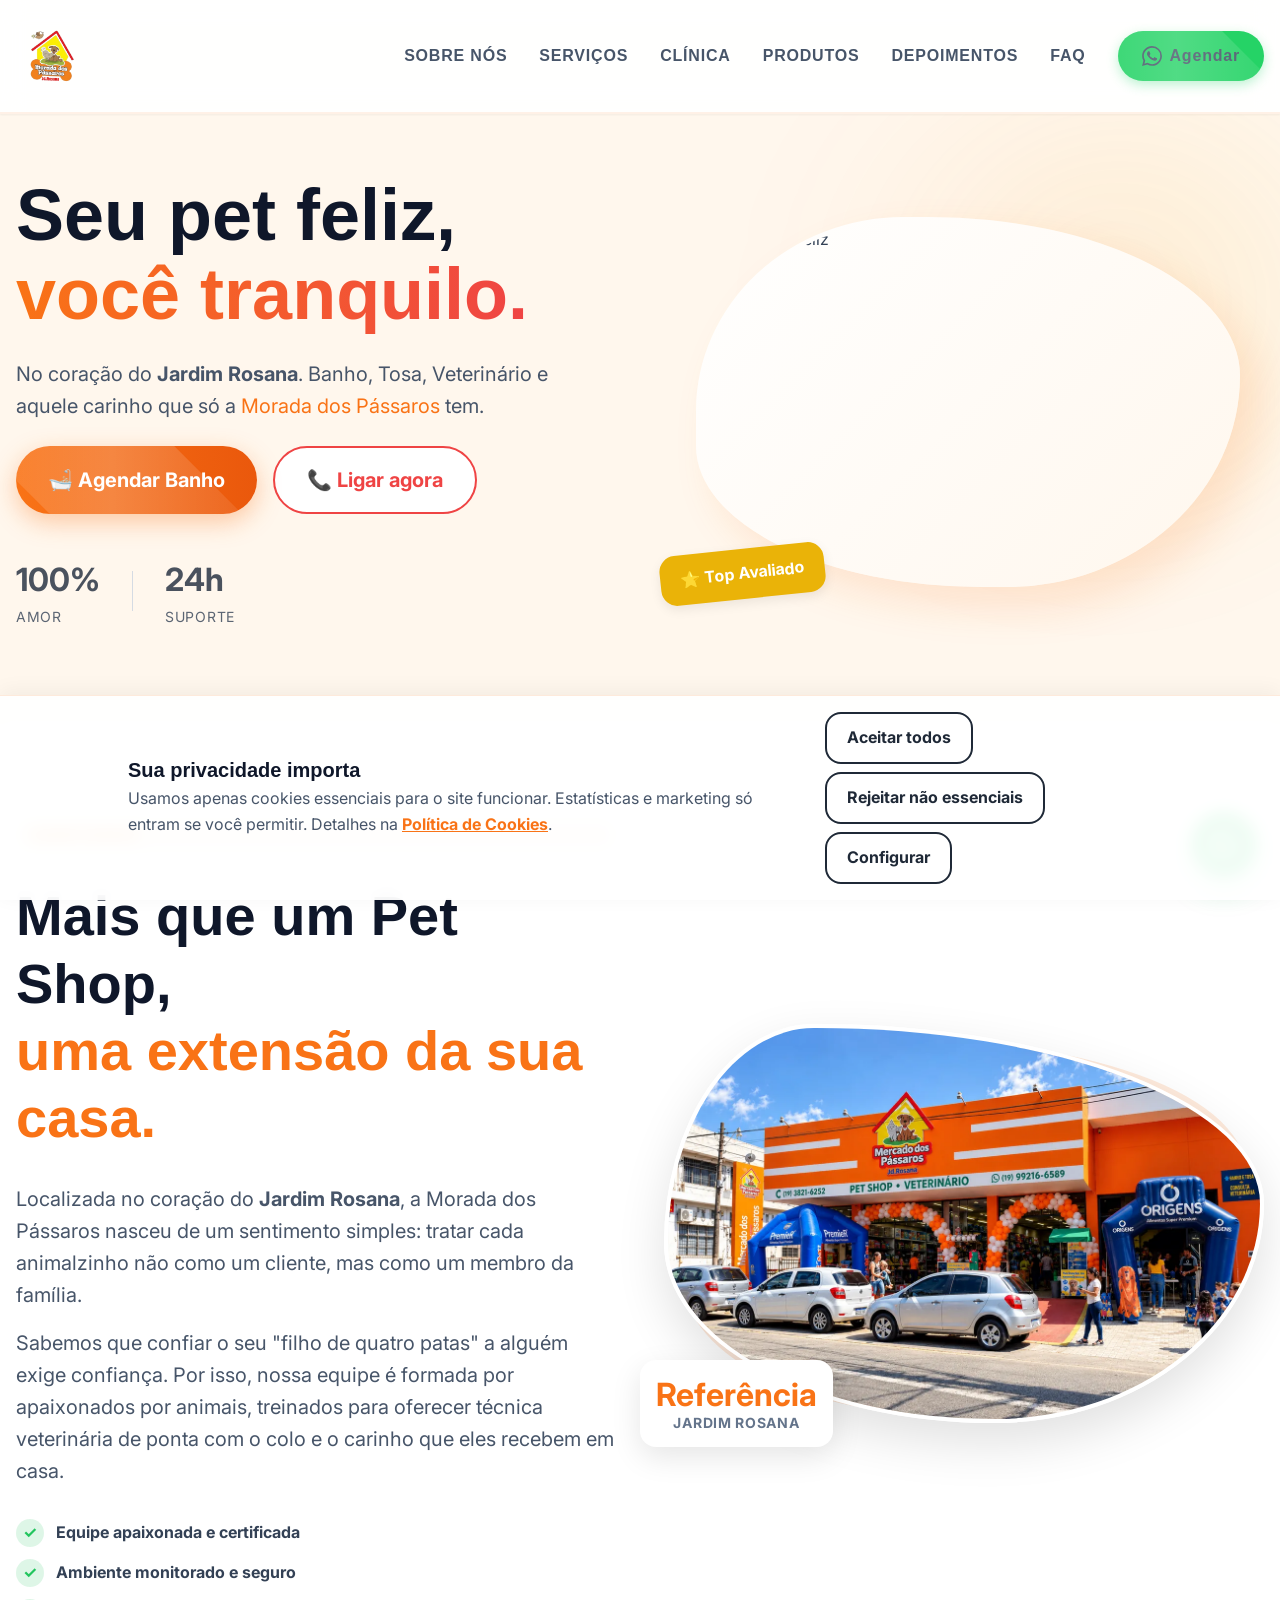
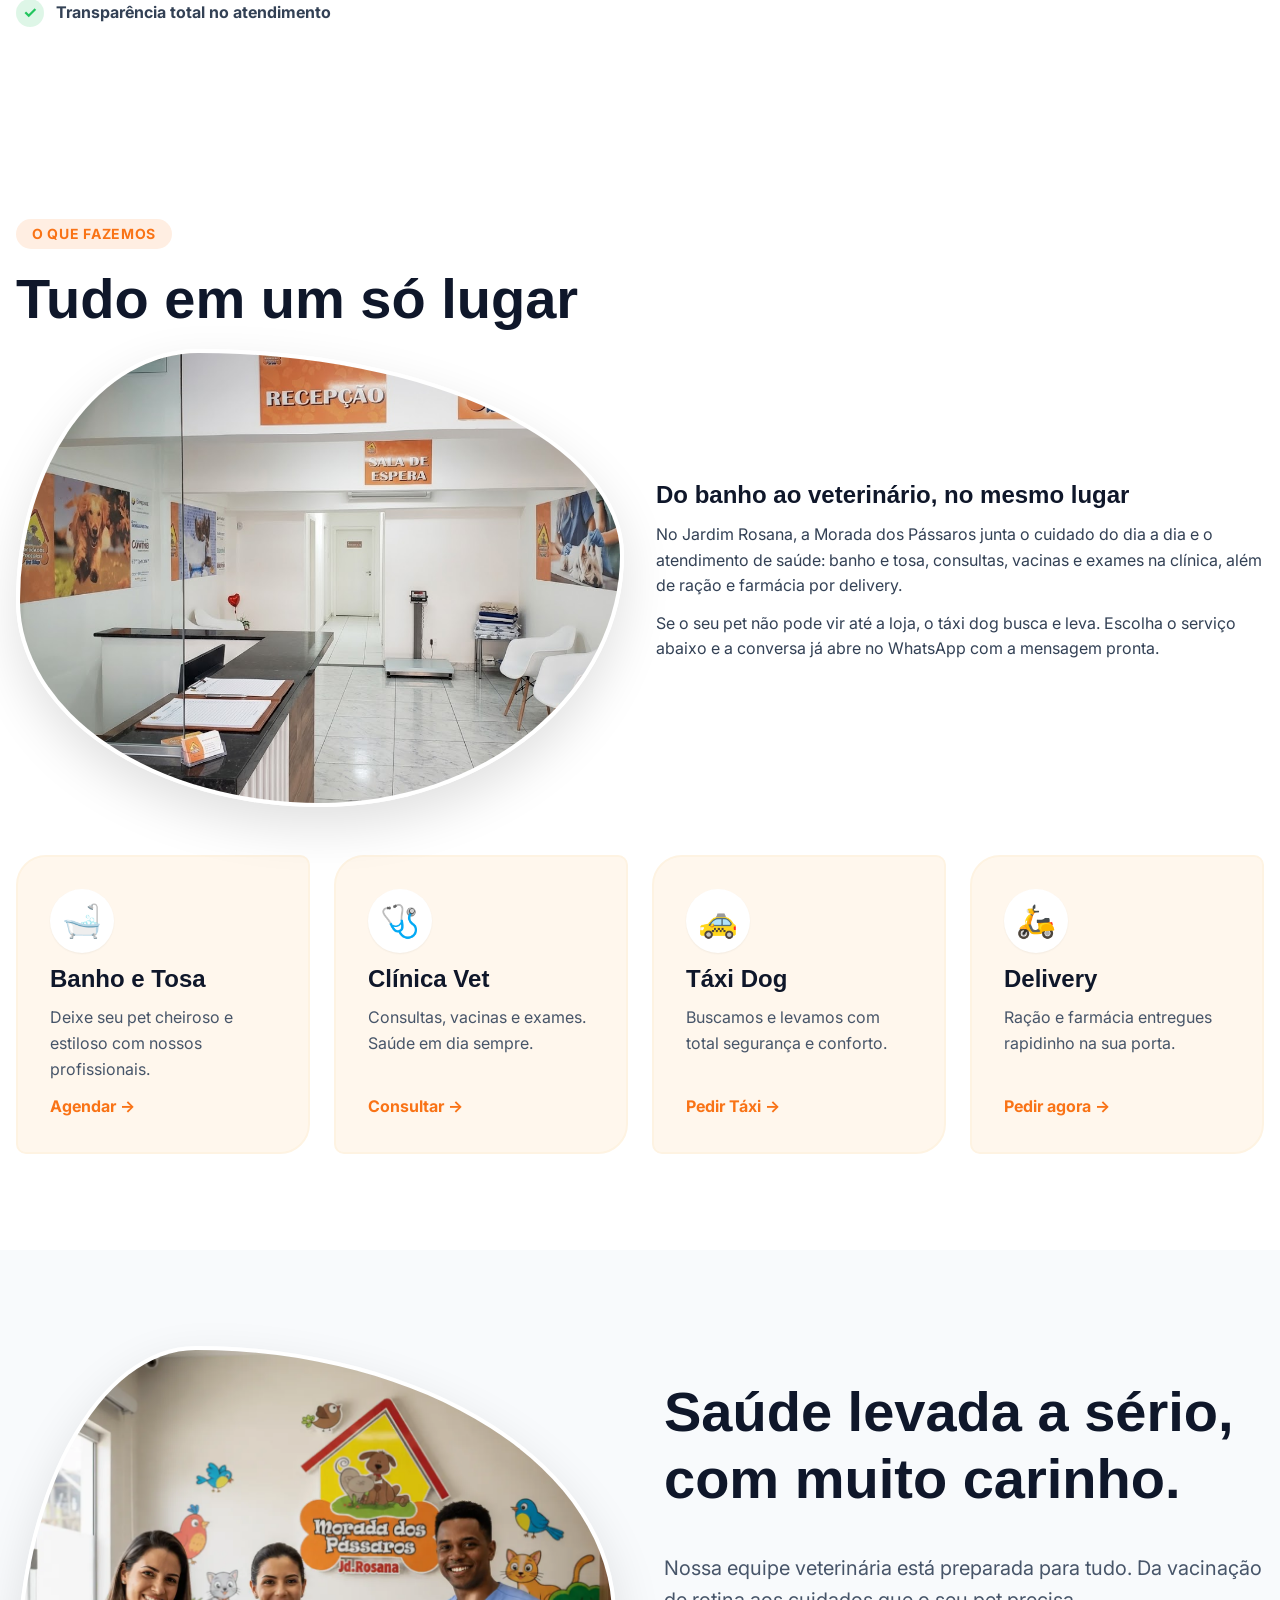
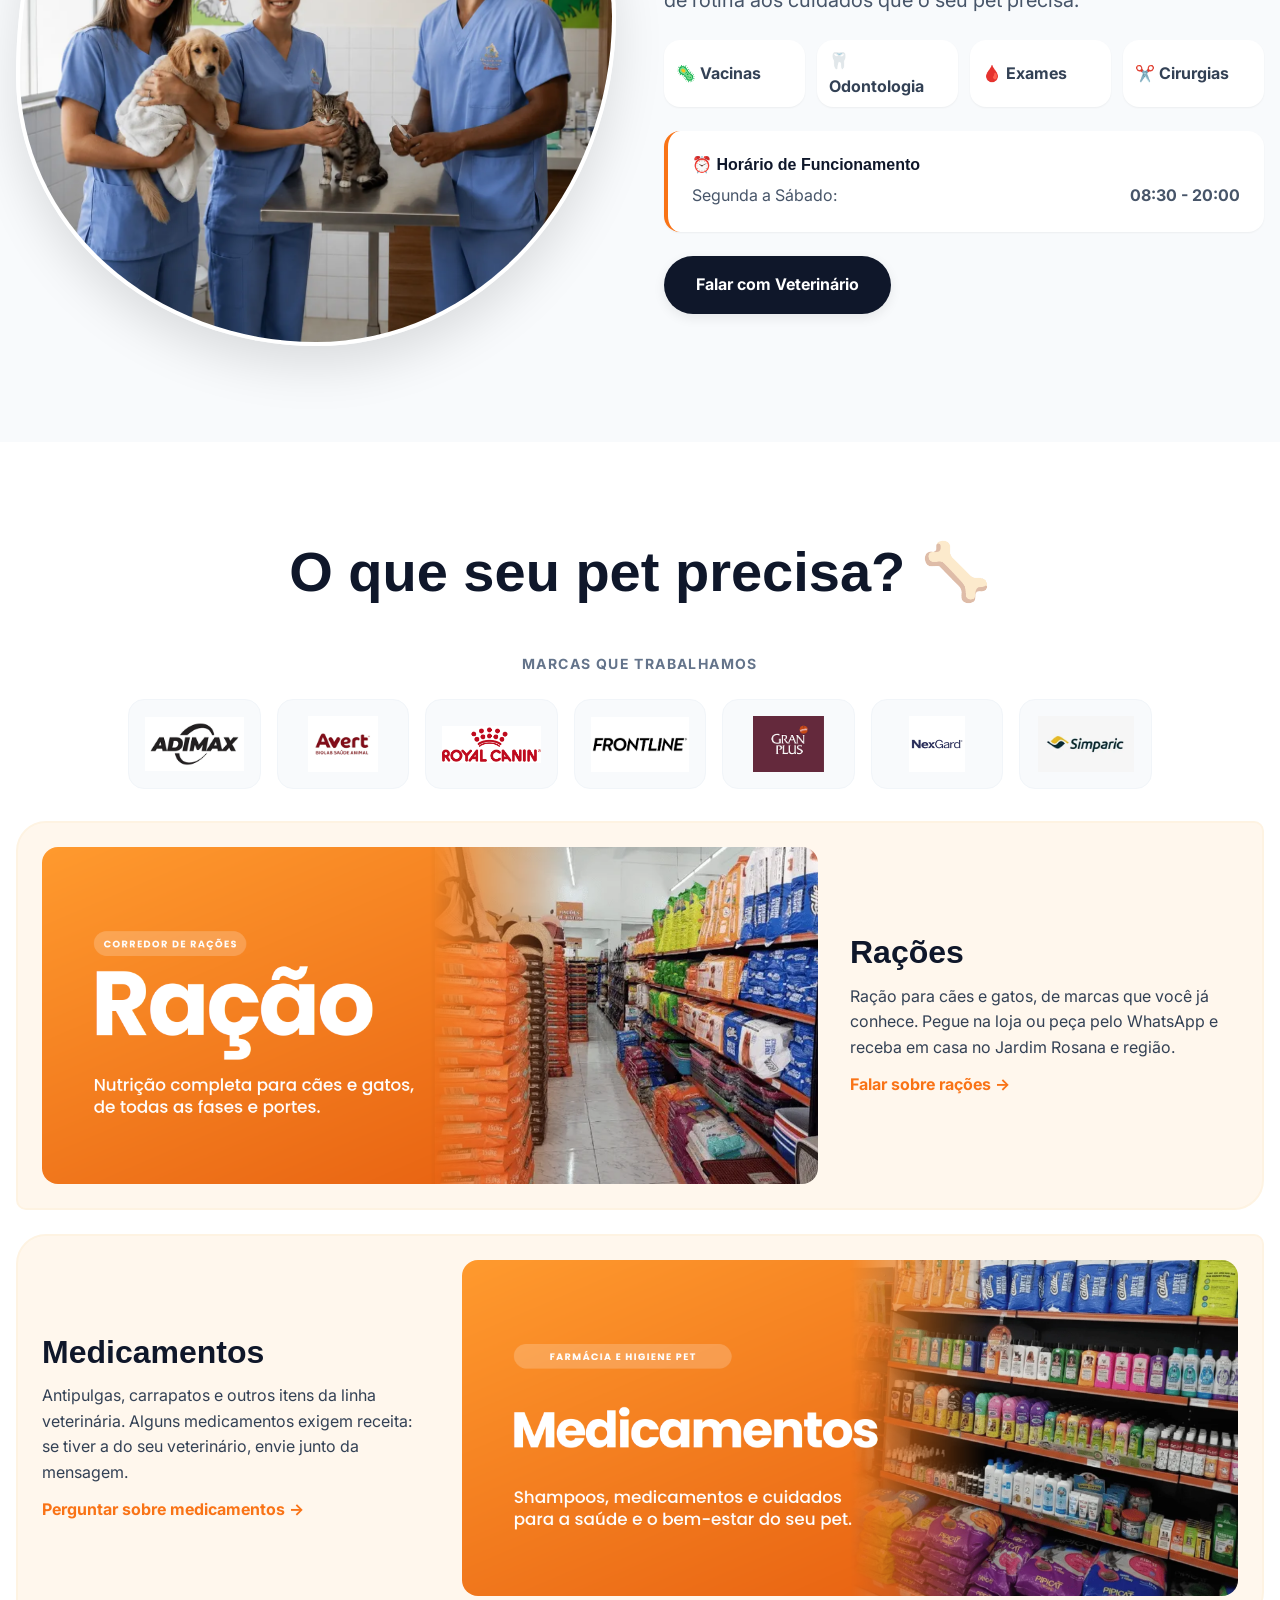
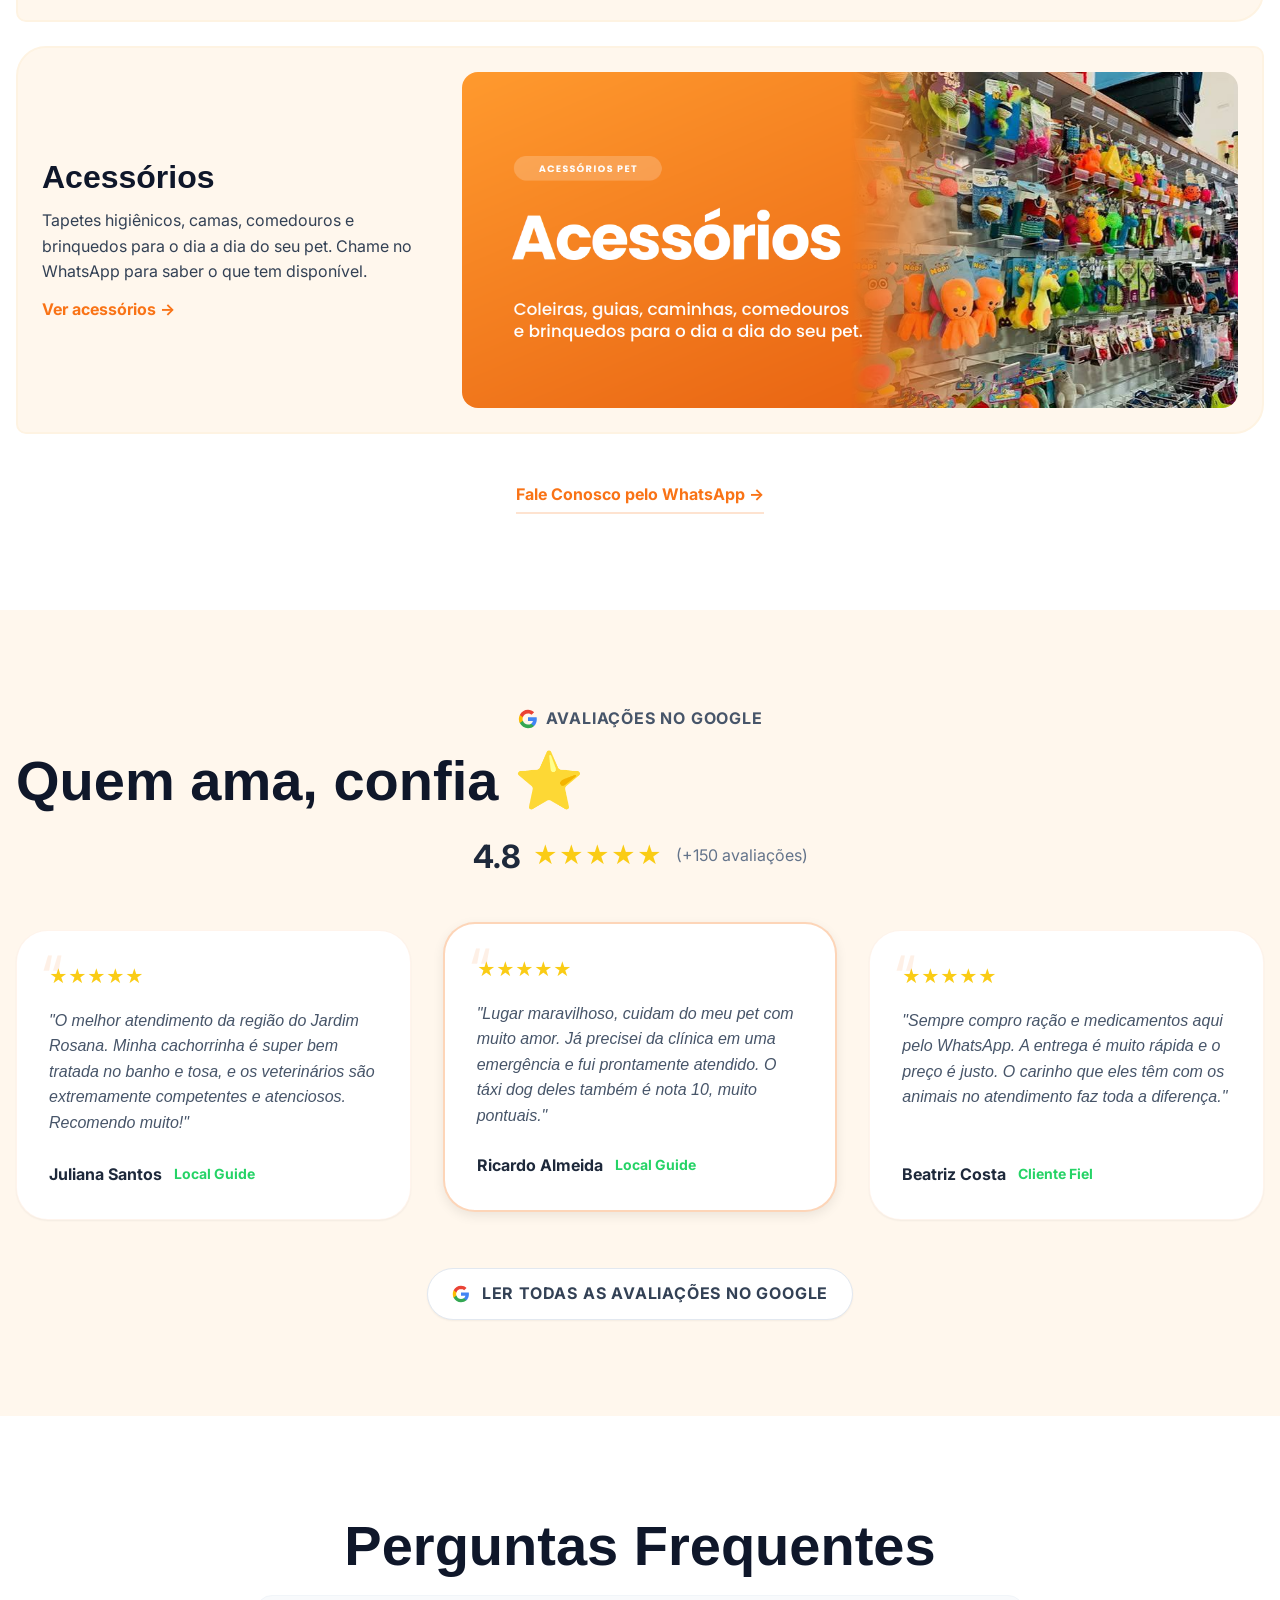
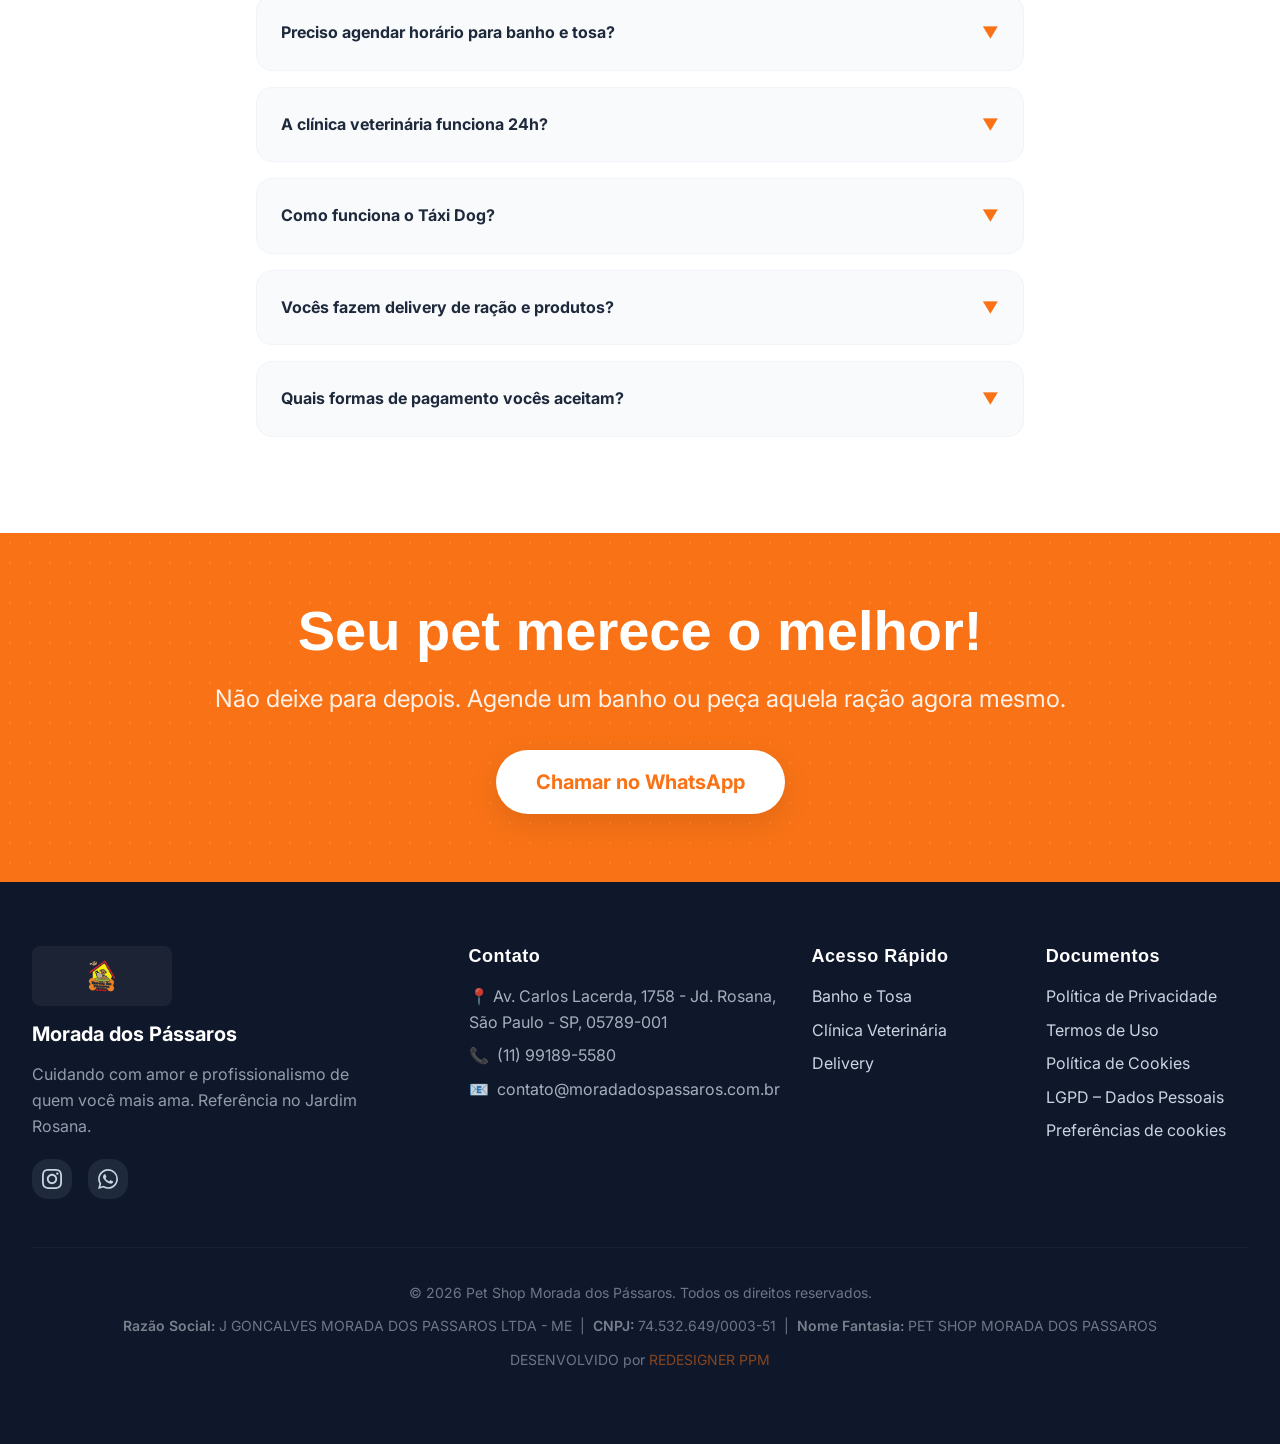
==== commit ba3998d8: "Add files via upload update - site" ====
--- a/index.html
+++ b/index.html
@@ -3,29 +3,32 @@
 <head>
     <meta charset="UTF-8">
     <meta name="viewport" content="width=device-width, initial-scale=1.0">
-    
+
     <title>Pet Shop & Clínica Veterinária no Jardim Rosana | Morada dos Pássaros</title>
-    <meta name="description" content="Cuidado completo para seu pet! Banho e Tosa, Clínica Veterinária 24h, Táxi Dog, Delivery de ração e acessórios. Atendimento no Jardim Rosana - SP.">
-    <meta name="keywords" content="pet shop, veterinário, banho e tosa, táxi dog, delivery ração, Jardim Rosana, clínica veterinária 24h, castração, vacinação">
-    
+    <meta name="description" content="Cuidado completo para seu pet! Banho e Tosa, Clínica Veterinária, Táxi Dog e Delivery de ração e acessórios. Atendimento no Jardim Rosana - SP.">
+    <link rel="canonical" href="https://moradadospassaros.com.br/">
+
     <meta property="og:type" content="website">
     <meta property="og:title" content="Pet Shop Morada dos Pássaros | Cuidado completo para seu pet">
     <meta property="og:description" content="Banho e Tosa, Clínica Veterinária, Táxi Dog e Delivery no Jardim Rosana. Agende pelo WhatsApp!">
     <meta property="og:image" content="https://images.unsplash.com/photo-1596276020587-43af4926e6e9?auto=format&fit=crop&q=80&w=1200">
-    <meta property="og:url" content="https://moradadospassaros.com.br">
+    <meta property="og:url" content="https://moradadospassaros.com.br/">
     <meta property="og:site_name" content="Pet Shop Morada dos Pássaros">
     <meta property="og:locale" content="pt_BR">
     <meta name="twitter:card" content="summary_large_image">
     <meta name="twitter:title" content="Pet Shop Morada dos Pássaros | Cuidado completo para seu pet">
     <meta name="twitter:description" content="Banho e Tosa, Clínica Veterinária, Táxi Dog e Delivery no Jardim Rosana. Agende pelo WhatsApp!">
     <meta name="twitter:image" content="https://images.unsplash.com/photo-1596276020587-43af4926e6e9?auto=format&fit=crop&q=80&w=1200">
-    
-    <link rel="icon" type="image/png" href="fav.png">
+
+    <link rel="icon" href="favicon.svg?v=1" type="image/svg+xml">
+    <link rel="icon" href="logo.png?v=1" type="image/png" sizes="any">
+    <link rel="apple-touch-icon" href="logo.png?v=1">
+
     <link rel="preconnect" href="https://fonts.googleapis.com">
     <link rel="preconnect" href="https://fonts.gstatic.com" crossorigin>
     <link href="https://fonts.googleapis.com/css2?family=Baloo+2:wght@500;700&family=Inter:wght@400;600;700&display=swap" rel="stylesheet">
     <link rel="stylesheet" href="style.css">
-    
+
     <script type="application/ld+json">
     {
         "@context": "https://schema.org",
@@ -34,7 +37,7 @@
         "name": "Pet Shop Morada dos Pássaros",
         "legalName": "J GONCALVES MORADA DOS PASSAROS LTDA - ME",
         "image": "https://images.unsplash.com/photo-1596276020587-43af4926e6e9?auto=format&fit=crop&q=80&w=1200",
-        "description": "Pet Shop e Clínica Veterinária com banho e tosa, táxi dog, delivery e atendimento veterinário 24h no Jardim Rosana, São Paulo.",
+        "description": "Pet Shop e Clínica Veterinária com banho e tosa, táxi dog, delivery e atendimento veterinário no Jardim Rosana, São Paulo.",
         "address": {
             "@type": "PostalAddress",
             "streetAddress": "Av. Carlos Lacerda, 1758 - Jd. Rosana",
@@ -57,21 +60,17 @@
             "Clínica Veterinária",
             "Táxi Dog",
             "Delivery"
-        ],
-        "offers": {
-            "@type": "Offer",
-            "description": "Primeiro banho com 20% de desconto"
-        }
+        ]
     }
     </script>
 </head>
 <body class="antialiased">
 
-    <a href="#main-content" class="sr-only focus:not-sr-only focus:absolute focus:top-4 focus:left-4 bg-orange-500 text-white px-4 py-3 rounded-lg z-50 font-bold">Pular para conteúdo principal</a>
+    <a href="#main-content" class="sr-only">Pular para conteúdo principal</a>
 
     <header class="site-header" role="banner">
         <div class="header-inner">
-            <a href="#" class="logo-link" aria-label="Página inicial">
+            <a href="index.html" class="logo-link" aria-label="Página inicial">
                 <img src="logo.png" alt="Logo Morada dos Pássaros" class="logo-img" width="72" height="72" loading="eager">
             </a>
 
@@ -82,35 +81,34 @@
                 <a href="#produtos">Produtos</a>
                 <a href="#depoimentos">Depoimentos</a>
                 <a href="#faq">FAQ</a>
-                <a href="https://wa.me/5511991895580?text=Ol%C3%A1!%20Gostaria%20de%20agendar%20um%20servi%C3%A7o%20para%20meu%20pet." 
+                <a href="https://wa.me/5511991895580?text=Ol%C3%A1!%20Gostaria%20de%20agendar%20um%20servi%C3%A7o%20para%20meu%20pet."
                    class="btn-whatsapp">
-                   <svg class="icon-whatsapp" viewBox="0 0 24 24"><path d="M17.472 14.382c-.297-.149-1.758-.867-2.03-.967-.273-.099-.471-.148-.67.15-.197.297-.767.966-.94 1.164-.173.199-.347.223-.644.075-.297-.15-1.255-.463-2.39-1.475-.883-.788-1.48-1.761-1.653-2.059-.173-.297-.018-.458.13-.606.134-.133.298-.347.446-.52.149-.174.198-.298.298-.497.099-.198.05-.371-.025-.52-.075-.149-.669-1.612-.916-2.207-.242-.579-.487-.5-.669-.51-.173-.008-.371-.008-.57-.008-.198 0-.52.074-.792.372-.272.297-1.04 1.016-1.04 2.479 0 1.462 1.065 2.875 1.213 3.074.149.198 2.096 3.2 5.077 4.487.709.306 1.262.489 1.694.625.712.227 1.36.195 1.871.118.571-.085 1.758-.719 2.006-1.413.248-.694.248-1.289.173-1.413-.074-.124-.272-.198-.57-.347m-5.421 7.403h-.004a9.87 9.87 0 01-5.031-1.378l-.361-.214-3.741.982.998-3.648-.235-.374a9.86 9.86 0 01-1.51-5.26c.001-5.45 4.436-9.884 9.888-9.884 2.64 0 5.122 1.03 6.988 2.898a9.825 9.825 0 012.893 6.994c-.003 5.45-4.437 9.884-9.885 9.884m8.413-18.297A11.815 11.815 0 0012.05 0C5.495 0 .16 5.335.157 11.892c0 2.096.547 4.142 1.588 5.945L.057 24l6.305-1.654a11.882 11.882 0 005.683 1.448h.005c6.554 0 11.89-5.335 11.893-11.893a11.821 11.821 0 00-3.48-8.413Z"/></svg>
+                   <svg class="icon-whatsapp" viewBox="0 0 24 24" aria-hidden="true"><path d="M17.472 14.382c-.297-.149-1.758-.867-2.03-.967-.273-.099-.471-.148-.67.15-.197.297-.767.966-.94 1.164-.173.199-.347.223-.644.075-.297-.15-1.255-.463-2.39-1.475-.883-.788-1.48-1.761-1.653-2.059-.173-.297-.018-.458.13-.606.134-.133.298-.347.446-.52.149-.174.198-.298.298-.497.099-.198.05-.371-.025-.52-.075-.149-.669-1.612-.916-2.207-.242-.579-.487-.5-.669-.51-.173-.008-.371-.008-.57-.008-.198 0-.52.074-.792.372-.272.297-1.04 1.016-1.04 2.479 0 1.462 1.065 2.875 1.213 3.074.149.198 2.096 3.2 5.077 4.487.709.306 1.262.489 1.694.625.712.227 1.36.195 1.871.118.571-.085 1.758-.719 2.006-1.413.248-.694.248-1.289.173-1.413-.074-.124-.272-.198-.57-.347m-5.421 7.403h-.004a9.87 9.87 0 01-5.031-1.378l-.361-.214-3.741.982.998-3.648-.235-.374a9.86 9.86 0 01-1.51-5.26c.001-5.45 4.436-9.884 9.888-9.884 2.64 0 5.122 1.03 6.988 2.898a9.825 9.825 0 012.893 6.994c-.003 5.45-4.437 9.884-9.885 9.884m8.413-18.297A11.815 11.815 0 0012.05 0C5.495 0 .16 5.335.157 11.892c0 2.096.547 4.142 1.588 5.945L.057 24l6.305-1.654a11.882 11.882 0 005.683 1.448h.005c6.554 0 11.89-5.335 11.893-11.893a11.821 11.821 0 00-3.48-8.413Z"/></svg>
                    <span>Agendar</span>
                 </a>
             </nav>
 
             <button class="menu-toggle" id="hamburguer" aria-label="Abrir menu" aria-expanded="false" aria-controls="mobile-menu">
-                <svg class="menu-icon" viewBox="0 0 24 24" fill="none" stroke="currentColor" stroke-width="2.5" stroke-linecap="round" stroke-linejoin="round"><path d="M4 6h16M4 12h16m-7 6h7"></path></svg>
+                <svg class="menu-icon" viewBox="0 0 24 24" fill="none" stroke="currentColor" stroke-width="2.5" stroke-linecap="round" stroke-linejoin="round" aria-hidden="true"><path d="M4 6h16M4 12h16m-7 6h7"/></svg>
             </button>
         </div>
 
-        <div class="mobile-menu" id="mobile-menu" role="menu" hidden>
-            <a href="#sobre" role="menuitem">Sobre Nós</a>
-            <a href="#servicos" role="menuitem">Serviços</a>
-            <a href="#clinica" role="menuitem">Clínica Veterinária</a>
-            <a href="#produtos" role="menuitem">Produtos</a>
-            <a href="#depoimentos" role="menuitem">Depoimentos</a>
-            <a href="#faq" role="menuitem">FAQ</a>
-            <a href="https://wa.me/5511991895580?text=Ol%C3%A1!%20Gostaria%20de%20agendar%20um%20servi%C3%A7o." 
-               class="btn-whatsapp-mobile" role="menuitem">
-               <svg class="icon-whatsapp" viewBox="0 0 24 24"><path d="M17.472 14.382c-.297-.149-1.758-.867-2.03-.967-.273-.099-.471-.148-.67.15-.197.297-.767.966-.94 1.164-.173.199-.347.223-.644.075-.297-.15-1.255-.463-2.39-1.475-.883-.788-1.48-1.761-1.653-2.059-.173-.297-.018-.458.13-.606.134-.133.298-.347.446-.52.149-.174.198-.298.298-.497.099-.198.05-.371-.025-.52-.075-.149-.669-1.612-.916-2.207-.242-.579-.487-.5-.669-.51-.173-.008-.371-.008-.57-.008-.198 0-.52.074-.792.372-.272.297-1.04 1.016-1.04 2.479 0 1.462 1.065 2.875 1.213 3.074.149.198 2.096 3.2 5.077 4.487.709.306 1.262.489 1.694.625.712.227 1.36.195 1.871.118.571-.085 1.758-.719 2.006-1.413.248-.694.248-1.289.173-1.413-.074-.124-.272-.198-.57-.347m-5.421 7.403h-.004a9.87 9.87 0 01-5.031-1.378l-.361-.214-3.741.982.998-3.648-.235-.374a9.86 9.86 0 01-1.51-5.26c.001-5.45 4.436-9.884 9.888-9.884 2.64 0 5.122 1.03 6.988 2.898a9.825 9.825 0 012.893 6.994c-.003 5.45-4.437 9.884-9.885 9.884m8.413-18.297A11.815 11.815 0 0012.05 0C5.495 0 .16 5.335.157 11.892c0 2.096.547 4.142 1.588 5.945L.057 24l6.305-1.654a11.882 11.882 0 005.683 1.448h.005c6.554 0 11.89-5.335 11.893-11.893a11.821 11.821 0 00-3.48-8.413Z"/></svg>
+        <div class="mobile-menu" id="mobile-menu" hidden>
+            <a href="#sobre">Sobre Nós</a>
+            <a href="#servicos">Serviços</a>
+            <a href="#clinica">Clínica Veterinária</a>
+            <a href="#produtos">Produtos</a>
+            <a href="#depoimentos">Depoimentos</a>
+            <a href="#faq">FAQ</a>
+            <a href="https://wa.me/5511991895580?text=Ol%C3%A1!%20Gostaria%20de%20agendar%20um%20servi%C3%A7o."
+               class="btn-whatsapp-mobile">
+               <svg class="icon-whatsapp" viewBox="0 0 24 24" aria-hidden="true"><path d="M17.472 14.382c-.297-.149-1.758-.867-2.03-.967-.273-.099-.471-.148-.67.15-.197.297-.767.966-.94 1.164-.173.199-.347.223-.644.075-.297-.15-1.255-.463-2.39-1.475-.883-.788-1.48-1.761-1.653-2.059-.173-.297-.018-.458.13-.606.134-.133.298-.347.446-.52.149-.174.198-.298.298-.497.099-.198.05-.371-.025-.52-.075-.149-.669-1.612-.916-2.207-.242-.579-.487-.5-.669-.51-.173-.008-.371-.008-.57-.008-.198 0-.52.074-.792.372-.272.297-1.04 1.016-1.04 2.479 0 1.462 1.065 2.875 1.213 3.074.149.198 2.096 3.2 5.077 4.487.709.306 1.262.489 1.694.625.712.227 1.36.195 1.871.118.571-.085 1.758-.719 2.006-1.413.248-.694.248-1.289.173-1.413-.074-.124-.272-.198-.57-.347m-5.421 7.403h-.004a9.87 9.87 0 01-5.031-1.378l-.361-.214-3.741.982.998-3.648-.235-.374a9.86 9.86 0 01-1.51-5.26c.001-5.45 4.436-9.884 9.888-9.884 2.64 0 5.122 1.03 6.988 2.898a9.825 9.825 0 012.893 6.994c-.003 5.45-4.437 9.884-9.885 9.884m8.413-18.297A11.815 11.815 0 0012.05 0C5.495 0 .16 5.335.157 11.892c0 2.096.547 4.142 1.588 5.945L.057 24l6.305-1.654a11.882 11.882 0 005.683 1.448h.005c6.554 0 11.89-5.335 11.893-11.893a11.821 11.821 0 00-3.48-8.413Z"/></svg>
                Chamar no WhatsApp
             </a>
         </div>
     </header>
 
     <main id="main-content">
-        <!-- Hero -->
         <section class="hero section-padding reveal">
             <div class="hero-bg-blob"></div>
             <div class="hero-inner">
@@ -124,7 +122,7 @@
                     </p>
                     <div class="hero-ctas">
                         <a href="https://wa.me/5511991895580?text=Ol%C3%A1!%20Gostaria%20de%20agendar%20um%20banho%20para%20meu%20pet." class="btn-primary">🛁 Agendar Banho</a>
-                        <a href="tel:+5511991895580" class="btn-secondary" aria-label="Ligar para emergência veterinária">🚑 Emergência</a>
+                        <a href="tel:+5511991895580" class="btn-secondary" aria-label="Ligar para a loja">📞 Ligar agora</a>
                     </div>
                     <div class="hero-stats">
                         <div><span class="stat-number">100%</span><span class="stat-label">Amor</span></div>
@@ -134,8 +132,8 @@
                 </div>
                 <div class="hero-image">
                     <div class="hero-image-wrapper">
-                        <img src="https://images.unsplash.com/photo-1543466835-00a7907e9de1?auto=format&fit=crop&q=80&w=800" 
-                             alt="Cachorro feliz" 
+                        <img src="https://images.unsplash.com/photo-1543466835-00a7907e9de1?auto=format&fit=crop&q=80&w=800"
+                             alt="Cachorro feliz"
                              class="hero-img" width="800" height="533" loading="eager" decoding="async">
                     </div>
                     <div class="hero-badge">⭐ Top Avaliado</div>
@@ -143,7 +141,6 @@
             </div>
         </section>
 
-        <!-- Sobre -->
         <section id="sobre" class="section-sobre section-padding reveal">
             <div class="container">
                 <div class="sobre-grid">
@@ -160,26 +157,49 @@
                             Sabemos que confiar o seu "filho de quatro patas" a alguém exige confiança. Por isso, nossa equipe é formada por apaixonados por animais, treinados para oferecer técnica veterinária de ponta com o colo e o carinho que eles recebem em casa.
                         </p>
                         <ul class="sobre-diferenciais">
-                            <li>✓ Equipe apaixonada e certificada</li>
-                            <li>✓ Ambiente monitorado e seguro</li>
-                            <li>✓ Transparência total no atendimento</li>
+                            <li>Equipe apaixonada e certificada</li>
+                            <li>Ambiente monitorado e seguro</li>
+                            <li>Transparência total no atendimento</li>
                         </ul>
                     </div>
                     <div class="sobre-image">
                         <div class="sobre-image-bg"></div>
-                        <img src="loja.png" alt="Equipe Morada dos Pássaros cuidando de um cachorro" class="sobre-img" width="600" height="400" loading="lazy" decoding="async">
+                        <img src="loja.webp" alt="Fachada laranja da loja, com letreiro de pet shop e veterinário" class="sobre-img" width="600" height="400" loading="lazy" decoding="async">
                         <div class="sobre-badge">Referência <span>Jardim Rosana</span></div>
                     </div>
                 </div>
             </div>
         </section>
 
-        <!-- Serviços -->
         <section id="servicos" class="section-servicos section-padding reveal">
             <div class="container">
                 <div class="section-heading">
                     <span class="section-tag">O que fazemos</span>
                     <h2 class="section-title">Tudo em um só lugar</h2>
+                </div>
+                <div class="servicos-intro">
+                    <div class="servicos-carousel">
+                        <div class="servicos-carousel-bg"></div>
+                        <div class="carousel-track" tabindex="0" role="group" aria-roledescription="carrossel" aria-label="Fotos da estrutura">
+                            <figure class="carousel-slide">
+                                <img src="recepcao.webp" alt="Recepção com balcão, sala de espera e cadeiras brancas" width="1056" height="911" loading="lazy" decoding="async">
+                            </figure>
+                            <figure class="carousel-slide">
+                                <img src="clinica.webp" alt="Entrada da clínica veterinária, com placa Clínica sobre o corredor de acesso" width="1056" height="906" loading="lazy" decoding="async">
+                            </figure>
+                            <figure class="carousel-slide">
+                                <img src="consultorio.webp" alt="Sala cirúrgica com mesa, focos de luz, monitores e instrumentais organizados" width="1056" height="915" loading="lazy" decoding="async">
+                            </figure>
+                            <figure class="carousel-slide">
+                                <img src="banho.webp" alt="Área de banho e tosa com funcionárias de uniforme laranja atendendo cães" width="1200" height="1031" loading="lazy" decoding="async">
+                            </figure>
+                        </div>
+                    </div>
+                    <div class="servicos-texto">
+                        <h3>Do banho ao veterinário, no mesmo lugar</h3>
+                        <p>No Jardim Rosana, a Morada dos Pássaros junta o cuidado do dia a dia e o atendimento de saúde: banho e tosa, consultas, vacinas e exames na clínica, além de ração e farmácia por delivery.</p>
+                        <p>Se o seu pet não pode vir até a loja, o táxi dog busca e leva. Escolha o serviço abaixo e a conversa já abre no WhatsApp com a mensagem pronta.</p>
+                    </div>
                 </div>
                 <div class="servicos-grid">
                     <div class="servico-card">
@@ -210,18 +230,16 @@
             </div>
         </section>
 
-        <!-- Clínica -->
         <section id="clinica" class="section-clinica section-padding reveal">
             <div class="container">
                 <div class="clinica-grid">
                     <div class="clinica-image">
                         <div class="clinica-image-bg"></div>
-                        <img src="equipe.png" alt="Veterinária atenciosa" class="clinica-img" width="600" height="400" loading="lazy" decoding="async">
-                        <div class="clinica-badge">24h <span>Emergência</span></div>
+                        <img src="equipe.webp" alt="Equipe de uniforme azul com um filhote e um gato sobre a mesa de atendimento" class="clinica-img" width="600" height="400" loading="lazy" decoding="async">
                     </div>
                     <div class="clinica-text">
                         <h2 class="section-title">Saúde levada a sério, <br>com muito carinho.</h2>
-                        <p class="clinica-desc">Nossa equipe veterinária está preparada para tudo. Da vacinação de rotina às emergências da madrugada.</p>
+                        <p class="clinica-desc">Nossa equipe veterinária está preparada para tudo. Da vacinação de rotina aos cuidados que o seu pet precisa.</p>
                         <div class="clinica-especialidades">
                             <span>🦠 Vacinas</span>
                             <span>🦷 Odontologia</span>
@@ -231,7 +249,6 @@
                         <div class="clinica-horario">
                             <h4>⏰ Horário de Funcionamento</h4>
                             <p><span>Segunda a Sábado:</span> <strong>08:30 - 20:00</strong></p>
-                            <p class="emergencia"><span>Emergência Vet:</span> <strong>24 Horas</strong></p>
                         </div>
                         <a href="https://wa.me/5511991895580?text=Ol%C3%A1!%20Preciso%20de%20atendimento%20veterin%C3%A1rio." class="btn-dark">Falar com Veterinário</a>
                     </div>
@@ -239,10 +256,10 @@
             </div>
         </section>
 
-        <!-- Produtos / Marcas -->
         <section id="produtos" class="section-produtos section-padding reveal">
             <div class="container text-center">
                 <h2 class="section-title">O que seu pet precisa? 🦴</h2>
+
                 <p class="marcas-label">Marcas que trabalhamos</p>
                 <div class="marcas-grid">
                     <div class="marca-item"><img src="adimax.png" alt="Adimax" width="120" height="56" loading="lazy" decoding="async"></div>
@@ -253,18 +270,45 @@
                     <div class="marca-item"><img src="nexgard.png" alt="NexGard" width="120" height="56" loading="lazy" decoding="async"></div>
                     <div class="marca-item"><img src="simparic.png" alt="Simparic" width="120" height="56" loading="lazy" decoding="async"></div>
                 </div>
+
+                <div class="produtos-faixas">
+                    <article class="produto-faixa">
+                        <img class="produto-faixa-img" src="delivery.webp" alt="Corredor da loja com pilhas de sacos de ração e prateleiras de higiene" width="944" height="1119" loading="lazy" decoding="async">
+                        <div class="produto-faixa-texto">
+                            <h3>Rações</h3>
+                            <p>Ração para cães e gatos, de marcas que você já conhece. Pegue na loja ou peça pelo WhatsApp e receba em casa no Jardim Rosana e região.</p>
+                            <a href="https://wa.me/5511991895580?text=Ol%C3%A1!%20Gostaria%20de%20saber%20sobre%20ra%C3%A7%C3%B5es." class="servico-link">Falar sobre rações →</a>
+                        </div>
+                    </article>
+                    <article class="produto-faixa">
+                        <div class="produto-faixa-texto">
+                            <h3>Medicamentos</h3>
+                            <p>Antipulgas, carrapatos e outros itens da linha veterinária. Alguns medicamentos exigem receita: se tiver a do seu veterinário, envie junto da mensagem.</p>
+                            <a href="https://wa.me/5511991895580?text=Ol%C3%A1!%20Gostaria%20de%20saber%20sobre%20medicamentos%20para%20meu%20pet." class="servico-link">Perguntar sobre medicamentos →</a>
+                        </div>
+                        <img class="produto-faixa-img" src="delivery1.webp" alt="Prateleiras com shampoos, sprays e produtos de cuidado para pets" width="928" height="1037" loading="lazy" decoding="async">
+                    </article>
+                    <article class="produto-faixa">
+                        <div class="produto-faixa-texto">
+                            <h3>Acessórios</h3>
+                            <p>Tapetes higiênicos, camas, comedouros e brinquedos para o dia a dia do seu pet. Chame no WhatsApp para saber o que tem disponível.</p>
+                            <a href="https://wa.me/5511991895580?text=Ol%C3%A1!%20Gostaria%20de%20saber%20sobre%20acess%C3%B3rios." class="servico-link">Ver acessórios →</a>
+                        </div>
+                        <img class="produto-faixa-img" src="delivery2.webp" alt="Corredor da loja com sacos de ração, camas para pets e tapetes higiênicos" width="490" height="581" loading="lazy" decoding="async">
+                    </article>
+                </div>
+
                 <div class="produtos-cta">
-                    <a href="https://wa.me/5511991895580?text=Ol%C3%A1!%20Gostaria%20de%20saber%20mais%20sobre%20produtos." target="_blank" class="produtos-link">Fale Conosco pelo WhatsApp <span>→</span></a>
-                </div>
-            </div>
-        </section>
-
-        <!-- Depoimentos -->
+                    <a href="https://wa.me/5511991895580?text=Ol%C3%A1!%20Gostaria%20de%20saber%20mais%20sobre%20produtos." target="_blank" rel="noopener noreferrer" class="produtos-link">Fale Conosco pelo WhatsApp <span>→</span></a>
+                </div>
+            </div>
+        </section>
+
         <section id="depoimentos" class="section-depoimentos section-padding reveal">
             <div class="container">
                 <div class="section-heading">
                     <div class="google-badge">
-                        <svg viewBox="0 0 24 24"><path d="M22.56 12.25c0-.78-.07-1.53-.2-2.25H12v4.26h5.92c-.26 1.37-1.04 2.53-2.21 3.31v2.77h3.57c2.08-1.92 3.28-4.74 3.28-8.09z" fill="#4285F4"/><path d="M12 23c2.97 0 5.46-.98 7.28-2.66l-3.57-2.77c-.98.66-2.23 1.06-3.71 1.06-2.86 0-5.29-1.93-6.16-4.53H2.18v2.84C3.99 20.53 7.7 23 12 23z" fill="#34A853"/><path d="M5.84 14.09c-.22-.66-.35-1.36-.35-2.09s.13-1.43.35-2.09V7.07H2.18C1.43 8.55 1 10.22 1 12s.43 3.45 1.18 4.93l3.66-2.84z" fill="#FBBC05"/><path d="M12 5.38c1.62 0 3.06.56 4.21 1.66l3.15-3.15C17.45 2.09 14.97 1 12 1 7.7 1 3.99 3.47 2.18 7.07l3.66 2.84c.87-2.6 3.3-4.53 6.34-4.53z" fill="#EA4335"/></svg>
+                        <svg viewBox="0 0 24 24" aria-hidden="true"><path d="M22.56 12.25c0-.78-.07-1.53-.2-2.25H12v4.26h5.92c-.26 1.37-1.04 2.53-2.21 3.31v2.77h3.57c2.08-1.92 3.28-4.74 3.28-8.09z" fill="#4285F4"/><path d="M12 23c2.97 0 5.46-.98 7.28-2.66l-3.57-2.77c-.98.66-2.23 1.06-3.71 1.06-2.86 0-5.29-1.93-6.16-4.53H2.18v2.84C3.99 20.53 7.7 23 12 23z" fill="#34A853"/><path d="M5.84 14.09c-.22-.66-.35-1.36-.35-2.09s.13-1.43.35-2.09V7.07H2.18C1.43 8.55 1 10.22 1 12s.43 3.45 1.18 4.93l3.66-2.84z" fill="#FBBC05"/><path d="M12 5.38c1.62 0 3.06.56 4.21 1.66l3.15-3.15C17.45 2.09 14.97 1 12 1 7.7 1 3.99 3.47 2.18 7.07l3.66 2.84c.87-2.6 3.3-4.53 6.34-4.53z" fill="#EA4335"/></svg>
                         <span>Avaliações no Google</span>
                     </div>
                     <h2 class="section-title">Quem ama, confia ⭐</h2>
@@ -292,44 +336,42 @@
                     </blockquote>
                 </div>
                 <div class="depoimentos-cta">
-                    <a href="https://www.google.com/maps/search/Morada+dos+Passaros+Jardim+Rosana" target="_blank" class="btn-google">
-                        <svg viewBox="0 0 24 24"><path d="M22.56 12.25c0-.78-.07-1.53-.2-2.25H12v4.26h5.92c-.26 1.37-1.04 2.53-2.21 3.31v2.77h3.57c2.08-1.92 3.28-4.74 3.28-8.09z" fill="#4285F4"/><path d="M12 23c2.97 0 5.46-.98 7.28-2.66l-3.57-2.77c-.98.66-2.23 1.06-3.71 1.06-2.86 0-5.29-1.93-6.16-4.53H2.18v2.84C3.99 20.53 7.7 23 12 23z" fill="#34A853"/><path d="M5.84 14.09c-.22-.66-.35-1.36-.35-2.09s.13-1.43.35-2.09V7.07H2.18C1.43 8.55 1 10.22 1 12s.43 3.45 1.18 4.93l3.66-2.84z" fill="#FBBC05"/><path d="M12 5.38c1.62 0 3.06.56 4.21 1.66l3.15-3.15C17.45 2.09 14.97 1 12 1 7.7 1 3.99 3.47 2.18 7.07l3.66 2.84c.87-2.6 3.3-4.53 6.34-4.53z" fill="#EA4335"/></svg>
+                    <a href="https://www.google.com/maps/search/Morada+dos+Passaros+Jardim+Rosana" target="_blank" rel="noopener noreferrer" class="btn-google">
+                        <svg viewBox="0 0 24 24" aria-hidden="true"><path d="M22.56 12.25c0-.78-.07-1.53-.2-2.25H12v4.26h5.92c-.26 1.37-1.04 2.53-2.21 3.31v2.77h3.57c2.08-1.92 3.28-4.74 3.28-8.09z" fill="#4285F4"/><path d="M12 23c2.97 0 5.46-.98 7.28-2.66l-3.57-2.77c-.98.66-2.23 1.06-3.71 1.06-2.86 0-5.29-1.93-6.16-4.53H2.18v2.84C3.99 20.53 7.7 23 12 23z" fill="#34A853"/><path d="M5.84 14.09c-.22-.66-.35-1.36-.35-2.09s.13-1.43.35-2.09V7.07H2.18C1.43 8.55 1 10.22 1 12s.43 3.45 1.18 4.93l3.66-2.84z" fill="#FBBC05"/><path d="M12 5.38c1.62 0 3.06.56 4.21 1.66l3.15-3.15C17.45 2.09 14.97 1 12 1 7.7 1 3.99 3.47 2.18 7.07l3.66 2.84c.87-2.6 3.3-4.53 6.34-4.53z" fill="#EA4335"/></svg>
                         Ler todas as avaliações no Google
                     </a>
                 </div>
             </div>
         </section>
 
-        <!-- FAQ -->
         <section id="faq" class="section-faq section-padding reveal">
             <div class="container">
                 <h2 class="section-title text-center">Perguntas Frequentes</h2>
                 <div class="faq-list">
                     <details>
-                        <summary>Preciso agendar horário para banho e tosa? <span class="faq-icon">▼</span></summary>
+                        <summary>Preciso agendar horário para banho e tosa? <span class="faq-icon" aria-hidden="true">▼</span></summary>
                         <p>Recomendamos agendar pelo WhatsApp para garantir seu horário, mas também atendemos pets sem hora marcada conforme a disponibilidade do dia.</p>
                     </details>
                     <details>
-                        <summary>A clínica veterinária funciona 24h? <span class="faq-icon">▼</span></summary>
-                        <p>Sim, nossa clínica oferece atendimento veterinário 24 horas para emergências e consultas.</p>
+                        <summary>A clínica veterinária funciona 24h? <span class="faq-icon" aria-hidden="true">▼</span></summary>
+                        <p>Não, nossa clínica veterinária funciona de segunda a sábado, das 08:30 às 20:00.</p>
                     </details>
                     <details>
-                        <summary>Como funciona o Táxi Dog? <span class="faq-icon">▼</span></summary>
+                        <summary>Como funciona o Táxi Dog? <span class="faq-icon" aria-hidden="true">▼</span></summary>
                         <p>Buscamos e levamos seu pet em casa para banho, tosa ou consulta. Chame no WhatsApp para verificar disponibilidade na sua região.</p>
                     </details>
                     <details>
-                        <summary>Vocês fazem delivery de ração e produtos? <span class="faq-icon">▼</span></summary>
+                        <summary>Vocês fazem delivery de ração e produtos? <span class="faq-icon" aria-hidden="true">▼</span></summary>
                         <p>Sim! Faça seu pedido direto pelo WhatsApp e receba em casa no Jardim Rosana e região.</p>
                     </details>
                     <details>
-                        <summary>Quais formas de pagamento vocês aceitam? <span class="faq-icon">▼</span></summary>
+                        <summary>Quais formas de pagamento vocês aceitam? <span class="faq-icon" aria-hidden="true">▼</span></summary>
                         <p>Aceitamos Pix, cartão de crédito, débito e dinheiro.</p>
                     </details>
                 </div>
             </div>
         </section>
 
-        <!-- CTA Final -->
         <section class="section-cta-final reveal">
             <div class="container text-center">
                 <h2>Seu pet merece o melhor!</h2>
@@ -347,11 +389,11 @@
                     <span class="footer-name">Morada dos Pássaros</span>
                     <p>Cuidando com amor e profissionalismo de quem você mais ama. Referência no Jardim Rosana.</p>
                     <div class="social-icons">
-                        <a href="https://www.instagram.com/moradadospassaros_jardimrosana/" target="_blank" aria-label="Instagram">
-                            <svg viewBox="0 0 24 24"><path d="M12 2.163c3.204 0 3.584.012 4.85.07 3.252.148 4.771 1.691 4.919 4.919.058 1.265.069 1.645.069 4.849 0 3.205-.012 3.584-.069 4.849-.149 3.225-1.664 4.771-4.919 4.919-1.266.058-1.644.07-4.85.07-3.204 0-3.584-.012-4.849-.07-3.26-.149-4.771-1.699-4.919-4.92-.058-1.265-.07-1.644-.07-4.849 0-3.204.013-3.583.07-4.849.149-3.227 1.664-4.771 4.919-4.919 1.266-.057 1.645-.069 4.849-.069zm0-2.163c-3.259 0-3.667.014-4.947.072-4.358.2-6.78 2.618-6.98 6.98-.059 1.281-.073 1.689-.073 4.948 0 3.259.014 3.668.072 4.948.2 4.358 2.618 6.78 6.98 6.98 1.281.058 1.689.072 4.948.072 3.259 0 3.668-.014 4.948-.072 4.354-.2 6.782-2.618 6.979-6.98.059-1.28.073-1.689.073-4.948 0-3.259-.014-3.667-.072-4.947-.196-4.354-2.617-6.78-6.979-6.98-1.281-.059-1.69-.073-4.949-.073zm0 5.838c-3.403 0-6.162 2.759-6.162 6.162s2.759 6.163 6.162 6.163 6.162-2.759 6.162-6.163c0-3.403-2.759-6.162-6.162-6.162zm0 10.162c-2.209 0-4-1.79-4-4 0-2.209 1.791-4 4-4s4 1.791 4 4c0 2.21-1.791 4-4 4zm6.406-11.845c-.796 0-1.441.645-1.441 1.44s.645 1.44 1.441 1.44c.795 0 1.439-.645 1.439-1.44s-.644-1.44-1.439-1.44z"/></svg>
+                        <a href="https://www.instagram.com/moradadospassaros_jardimrosana/" target="_blank" rel="noopener noreferrer" aria-label="Instagram">
+                            <svg viewBox="0 0 24 24" aria-hidden="true"><path d="M12 2.163c3.204 0 3.584.012 4.85.07 3.252.148 4.771 1.691 4.919 4.919.058 1.265.069 1.645.069 4.849 0 3.205-.012 3.584-.069 4.849-.149 3.225-1.664 4.771-4.919 4.919-1.266.058-1.644.07-4.85.07-3.204 0-3.584-.012-4.849-.07-3.26-.149-4.771-1.699-4.919-4.92-.058-1.265-.07-1.644-.07-4.849 0-3.204.013-3.583.07-4.849.149-3.227 1.664-4.771 4.919-4.919 1.266-.057 1.645-.069 4.849-.069zm0-2.163c-3.259 0-3.667.014-4.947.072-4.358.2-6.78 2.618-6.98 6.98-.059 1.281-.073 1.689-.073 4.948 0 3.259.014 3.668.072 4.948.2 4.358 2.618 6.78 6.98 6.98 1.281.058 1.689.072 4.948.072 3.259 0 3.668-.014 4.948-.072 4.354-.2 6.782-2.618 6.979-6.98.059-1.28.073-1.689.073-4.948 0-3.259-.014-3.667-.072-4.947-.196-4.354-2.617-6.78-6.979-6.98-1.281-.059-1.69-.073-4.949-.073zm0 5.838c-3.403 0-6.162 2.759-6.162 6.162s2.759 6.163 6.162 6.163 6.162-2.759 6.162-6.163c0-3.403-2.759-6.162-6.162-6.162zm0 10.162c-2.209 0-4-1.79-4-4 0-2.209 1.791-4 4-4s4 1.791 4 4c0 2.21-1.791 4-4 4zm6.406-11.845c-.796 0-1.441.645-1.441 1.44s.645 1.44 1.441 1.44c.795 0 1.439-.645 1.439-1.44s-.644-1.44-1.439-1.44z"/></svg>
                         </a>
-                        <a href="https://wa.me/5511991895580?text=Ol%C3%A1!%20Vim%20pelo%20site." target="_blank" aria-label="WhatsApp">
-                            <svg viewBox="0 0 24 24"><path d="M17.472 14.382c-.297-.149-1.758-.867-2.03-.967-.273-.099-.471-.148-.67.15-.197.297-.767.966-.94 1.164-.173.199-.347.223-.644.075-.297-.15-1.255-.463-2.39-1.475-.883-.788-1.48-1.761-1.653-2.059-.173-.297-.018-.458.13-.606.134-.133.298-.347.446-.52.149-.174.198-.298.298-.497.099-.198.05-.371-.025-.52-.075-.149-.669-1.612-.916-2.207-.242-.579-.487-.5-.669-.51-.173-.008-.371-.008-.57-.008-.198 0-.52.074-.792.372-.272.297-1.04 1.016-1.04 2.479 0 1.462 1.065 2.875 1.213 3.074.149.198 2.096 3.2 5.077 4.487.709.306 1.262.489 1.694.625.712.227 1.36.195 1.871.118.571-.085 1.758-.719 2.006-1.413.248-.694.248-1.289.173-1.413-.074-.124-.272-.198-.57-.347m-5.421 7.403h-.004a9.87 9.87 0 01-5.031-1.378l-.361-.214-3.741.982.998-3.648-.235-.374a9.86 9.86 0 01-1.51-5.26c.001-5.45 4.436-9.884 9.888-9.884 2.64 0 5.122 1.03 6.988 2.898a9.825 9.825 0 012.893 6.994c-.003 5.45-4.437 9.884-9.885 9.884m8.413-18.297A11.815 11.815 0 0012.05 0C5.495 0 .16 5.335.157 11.892c0 2.096.547 4.142 1.588 5.945L.057 24l6.305-1.654a11.882 11.882 0 005.683 1.448h.005c6.554 0 11.89-5.335 11.893-11.893a11.821 11.821 0 00-3.48-8.413z"/></svg>
+                        <a href="https://wa.me/5511991895580?text=Ol%C3%A1!%20Vim%20pelo%20site." target="_blank" rel="noopener noreferrer" aria-label="WhatsApp">
+                            <svg viewBox="0 0 24 24" aria-hidden="true"><path d="M17.472 14.382c-.297-.149-1.758-.867-2.03-.967-.273-.099-.471-.148-.67.15-.197.297-.767.966-.94 1.164-.173.199-.347.223-.644.075-.297-.15-1.255-.463-2.39-1.475-.883-.788-1.48-1.761-1.653-2.059-.173-.297-.018-.458.13-.606.134-.133.298-.347.446-.52.149-.174.198-.298.298-.497.099-.198.05-.371-.025-.52-.075-.149-.669-1.612-.916-2.207-.242-.579-.487-.5-.669-.51-.173-.008-.371-.008-.57-.008-.198 0-.52.074-.792.372-.272.297-1.04 1.016-1.04 2.479 0 1.462 1.065 2.875 1.213 3.074.149.198 2.096 3.2 5.077 4.487.709.306 1.262.489 1.694.625.712.227 1.36.195 1.871.118.571-.085 1.758-.719 2.006-1.413.248-.694.248-1.289.173-1.413-.074-.124-.272-.198-.57-.347m-5.421 7.403h-.004a9.87 9.87 0 01-5.031-1.378l-.361-.214-3.741.982.998-3.648-.235-.374a9.86 9.86 0 01-1.51-5.26c.001-5.45 4.436-9.884 9.888-9.884 2.64 0 5.122 1.03 6.988 2.898a9.825 9.825 0 012.893 6.994c-.003 5.45-4.437 9.884-9.885 9.884m8.413-18.297A11.815 11.815 0 0012.05 0C5.495 0 .16 5.335.157 11.892c0 2.096.547 4.142 1.588 5.945L.057 24l6.305-1.654a11.882 11.882 0 005.683 1.448h.005c6.554 0 11.89-5.335 11.893-11.893a11.821 11.821 0 00-3.48-8.413z"/></svg>
                         </a>
                     </div>
                 </div>
@@ -364,12 +406,21 @@
                     </ul>
                 </div>
                 <div class="footer-links">
+                    <h4>Acesso Rápido</h4>
+                    <ul>
+                        <li><a href="#servicos">Banho e Tosa</a></li>
+                        <li><a href="#clinica">Clínica Veterinária</a></li>
+                        <li><a href="#produtos">Delivery</a></li>
+                    </ul>
+                </div>
+                <div class="footer-links">
                     <h4>Documentos</h4>
                     <ul>
                         <li><a href="privacidade.html">Política de Privacidade</a></li>
                         <li><a href="termos.html">Termos de Uso</a></li>
                         <li><a href="cookies.html">Política de Cookies</a></li>
                         <li><a href="lgpd.html">LGPD – Dados Pessoais</a></li>
+                        <li><button type="button" class="link-button" id="cookie-settings">Preferências de cookies</button></li>
                     </ul>
                 </div>
             </div>
@@ -380,28 +431,50 @@
                     <strong>CNPJ:</strong> 74.532.649/0003-51 &nbsp;|&nbsp;
                     <strong>Nome Fantasia:</strong> PET SHOP MORADA DOS PASSAROS
                 </p>
-                <p>Desenvolvido por <a href="https://redesigner.com.br" target="_blank">Redesigner PPM</a></p>
+                <p>DESENVOLVIDO por <a href="https://redesigner.com.br" target="_blank" rel="noopener noreferrer">REDESIGNER PPM</a></p>
             </div>
         </div>
     </footer>
 
-    <!-- LGPD Banner -->
-    <div id="lgpd-modal" class="lgpd-banner" hidden>
+    <div id="lgpd-modal" class="lgpd-banner" role="region" aria-labelledby="lgpd-title" hidden>
         <div class="lgpd-content">
             <div class="lgpd-text">
-                <h5>Sua privacidade importa 🍪</h5>
-                <p>Utilizamos cookies para melhorar sua experiência e para fins de marketing. Ao continuar navegando, você concorda com nossos <a href="termos.html">Termos de Uso</a> e <a href="privacidade.html">Política de Privacidade</a>.</p>
-            </div>
-            <button id="btn-aceitar-lgpd" class="btn-lgpd">Aceitar e Fechar</button>
+                <h5 id="lgpd-title">Sua privacidade importa</h5>
+                <p>Usamos apenas cookies essenciais para o site funcionar. Estatísticas e marketing só entram se você permitir. Detalhes na <a href="cookies.html">Política de Cookies</a>.</p>
+            </div>
+            <div class="lgpd-actions">
+                <button type="button" class="btn-consent" id="btn-aceitar-lgpd">Aceitar todos</button>
+                <button type="button" class="btn-consent" id="btn-rejeitar-lgpd">Rejeitar não essenciais</button>
+                <button type="button" class="btn-consent" id="btn-config-lgpd">Configurar</button>
+            </div>
         </div>
     </div>
 
-    <!-- WhatsApp Float -->
-    <a href="https://wa.me/5511991895580?text=Ol%C3%A1!%20Vim%20pelo%20site." 
-       class="whatsapp-float" 
-       aria-label="Falar no WhatsApp">
-        <svg viewBox="0 0 24 24"><path d="M17.472 14.382c-.297-.149-1.758-.867-2.03-.967-.273-.099-.471-.148-.67.15-.197.297-.767.966-.94 1.164-.173.199-.347.223-.644.075-.297-.15-1.255-.463-2.39-1.475-.883-.788-1.48-1.761-1.653-2.059-.173-.297-.018-.458.13-.606.134-.133.298-.347.446-.52.149-.174.198-.298.298-.497.099-.198.05-.371-.025-.52-.075-.149-.669-1.612-.916-2.207-.242-.579-.487-.5-.669-.51-.173-.008-.371-.008-.57-.008-.198 0-.52.074-.792.372-.272.297-1.04 1.016-1.04 2.479 0 1.462 1.065 2.875 1.213 3.074.149.198 2.096 3.2 5.077 4.487.709.306 1.262.489 1.694.625.712.227 1.36.195 1.871.118.571-.085 1.758-.719 2.006-1.413.248-.694.248-1.289.173-1.413-.074-.124-.272-.198-.57-.347m-5.421 7.403h-.004a9.87 9.87 0 01-5.031-1.378l-.361-.214-3.741.982.998-3.648-.235-.374a9.86 9.86 0 01-1.51-5.26c.001-5.45 4.436-9.884 9.888-9.884 2.64 0 5.122 1.03 6.988 2.898a9.825 9.825 0 012.893 6.994c-.003 5.45-4.437 9.884-9.885 9.884m8.413-18.297A11.815 11.815 0 0012.05 0C5.495 0 .16 5.335.157 11.892c0 2.096.547 4.142 1.588 5.945L.057 24l6.305-1.654a11.882 11.882 0 005.683 1.448h.005c6.554 0 11.89-5.335 11.893-11.893a11.821 11.821 0 00-3.48-8.413z"/></svg>
-    </a>
+    <dialog id="cookie-prefs" class="site-dialog" aria-labelledby="cookie-prefs-title">
+        <h2 id="cookie-prefs-title">Preferências de cookies</h2>
+        <p>Escolha o que permitir. Você pode mudar de ideia quando quiser, em "Preferências de cookies" no rodapé.</p>
+        <label class="pref-row"><input type="checkbox" checked disabled><span><strong>Essenciais</strong> Necessários para o site funcionar. Sempre ativos.</span></label>
+        <label class="pref-row"><input type="checkbox" id="pref-analytics"><span><strong>Estatísticas</strong> Ajudam a entender como o site é usado. Hoje o site não carrega essa ferramenta; se isso mudar, só funcionará com sua permissão.</span></label>
+        <label class="pref-row"><input type="checkbox" id="pref-marketing"><span><strong>Marketing</strong> Anúncios e remarketing. Hoje o site não carrega essa ferramenta; se isso mudar, só funcionará com sua permissão.</span></label>
+        <div class="dialog-actions">
+            <button type="button" class="btn-consent" id="btn-salvar-prefs">Salvar preferências</button>
+            <button type="button" class="btn-consent" data-close>Cancelar</button>
+        </div>
+    </dialog>
+
+    <button type="button" class="whatsapp-float" id="wa-open" aria-label="Falar no WhatsApp" aria-haspopup="dialog">
+        <svg viewBox="0 0 24 24" aria-hidden="true"><path d="M17.472 14.382c-.297-.149-1.758-.867-2.03-.967-.273-.099-.471-.148-.67.15-.197.297-.767.966-.94 1.164-.173.199-.347.223-.644.075-.297-.15-1.255-.463-2.39-1.475-.883-.788-1.48-1.761-1.653-2.059-.173-.297-.018-.458.13-.606.134-.133.298-.347.446-.52.149-.174.198-.298.298-.497.099-.198.05-.371-.025-.52-.075-.149-.669-1.612-.916-2.207-.242-.579-.487-.5-.669-.51-.173-.008-.371-.008-.57-.008-.198 0-.52.074-.792.372-.272.297-1.04 1.016-1.04 2.479 0 1.462 1.065 2.875 1.213 3.074.149.198 2.096 3.2 5.077 4.487.709.306 1.262.489 1.694.625.712.227 1.36.195 1.871.118.571-.085 1.758-.719 2.006-1.413.248-.694.248-1.289.173-1.413-.074-.124-.272-.198-.57-.347m-5.421 7.403h-.004a9.87 9.87 0 01-5.031-1.378l-.361-.214-3.741.982.998-3.648-.235-.374a9.86 9.86 0 01-1.51-5.26c.001-5.45 4.436-9.884 9.888-9.884 2.64 0 5.122 1.03 6.988 2.898a9.825 9.825 0 012.893 6.994c-.003 5.45-4.437 9.884-9.885 9.884m8.413-18.297A11.815 11.815 0 0012.05 0C5.495 0 .16 5.335.157 11.892c0 2.096.547 4.142 1.588 5.945L.057 24l6.305-1.654a11.882 11.882 0 005.683 1.448h.005c6.554 0 11.89-5.335 11.893-11.893a11.821 11.821 0 00-3.48-8.413z"/></svg>
+    </button>
+
+    <dialog id="wa-dialog" class="site-dialog" aria-labelledby="wa-title">
+        <h2 id="wa-title">Fale com a Morada dos Pássaros</h2>
+        <p>Agende banho e tosa, marque uma consulta, peça o táxi dog ou encomende ração. A conversa continua no WhatsApp.</p>
+        <p class="dialog-note">Ao continuar, o WhatsApp abre em uma nova aba e passa a tratar seus dados conforme os termos e a política de privacidade dele.</p>
+        <div class="dialog-actions">
+            <a href="https://wa.me/5511991895580?text=Ol%C3%A1!%20Vim%20pelo%20site." class="btn-primary" target="_blank" rel="noopener noreferrer">Continuar no WhatsApp</a>
+            <button type="button" class="btn-consent" data-close>Fechar</button>
+        </div>
+    </dialog>
 
     <script src="script.js" defer></script>
 </body>
--- a/style.css
+++ b/style.css
@@ -1,3 +1,7 @@
+/* ============================================================
+   PET SHOP MORADA DOS PÁSSAROS — STYLESHEET
+   ============================================================ */
+
 /* ============================================================
    1. VARIABLES
    ============================================================ */
@@ -13,6 +17,7 @@
     --color-slate-100: #f1f5f9;
     --color-slate-200: #e2e8f0;
     --color-slate-300: #cbd5e1;
+    --color-slate-400: #94a3b8;
     --color-slate-500: #64748b;
     --color-slate-600: #475569;
     --color-slate-700: #334155;
@@ -21,6 +26,8 @@
 
     --font-heading: 'Baloo 2', sans-serif;
     --font-body: 'Inter', sans-serif;
+
+    --header-height: clamp(4.75rem, 10vw + 1rem, 7rem);
 
     --text-xs: clamp(0.75rem, 0.7rem + 0.25vw, 0.875rem);
     --text-sm: clamp(0.875rem, 0.8rem + 0.35vw, 1rem);
@@ -70,6 +77,7 @@
 
 html {
     scroll-behavior: smooth;
+    scroll-padding-top: calc(var(--header-height) + 1rem);
     -webkit-text-size-adjust: 100%;
 }
 
@@ -83,21 +91,18 @@
     overflow-x: hidden;
 }
 
-img,
-svg {
+main {
+    padding-top: var(--header-height);
+}
+
+img, svg {
     display: block;
     max-width: 100%;
     height: auto;
 }
 
-a {
-    color: inherit;
-    text-decoration: none;
-}
-
-ul {
-    list-style: none;
-}
+a { color: inherit; text-decoration: none; }
+ul { list-style: none; }
 
 button {
     cursor: pointer;
@@ -121,11 +126,8 @@
     color: var(--color-slate-900);
     margin-bottom: var(--space-4);
 }
-
 @media (min-width: 768px) {
-    .section-title {
-        font-size: var(--text-4xl);
-    }
+    .section-title { font-size: var(--text-4xl); }
 }
 
 .section-tag {
@@ -141,8 +143,12 @@
     margin-bottom: var(--space-4);
 }
 
-.highlight-brand {
-    color: var(--color-primary);
+.highlight-brand { color: var(--color-primary); }
+.highlight {
+    background: linear-gradient(to right, var(--color-primary), var(--color-secondary));
+    -webkit-background-clip: text;
+    -webkit-text-fill-color: transparent;
+    background-clip: text;
 }
 
 /* ============================================================
@@ -153,29 +159,68 @@
     margin: 0 auto;
     padding: 0 var(--space-4);
 }
-
-.section-padding {
-    padding: var(--space-16) 0;
-}
-
+.container.max-w-4xl { max-width: 56rem; }
+
+.section-padding { padding: var(--space-16) 0; }
 @media (min-width: 768px) {
-    .section-padding {
-        padding: var(--space-24) 0;
-    }
-}
-
-.text-center {
-    text-align: center;
-}
+    .section-padding { padding: var(--space-24) 0; }
+}
+
+.text-center { text-align: center; }
+.bg-white { background-color: var(--color-white); }
+
+.breadcrumb {
+    display: flex;
+    flex-wrap: wrap;
+    align-items: center;
+    gap: var(--space-2);
+    font-size: var(--text-sm);
+    color: var(--color-slate-500);
+    margin-bottom: var(--space-6);
+}
+.breadcrumb a {
+    color: var(--color-primary);
+    font-weight: 600;
+    transition: color 0.2s;
+}
+.breadcrumb a:hover { color: var(--color-secondary); }
+.breadcrumb span[aria-current] { color: var(--color-slate-600); }
+
+/* Páginas jurídicas */
+.container.max-w-4xl h1 {
+    font-size: var(--text-4xl);
+    color: var(--color-slate-900);
+    margin-bottom: var(--space-6);
+}
+
+.prose { color: var(--color-slate-700); }
+.prose h2 {
+    font-size: var(--text-2xl);
+    color: var(--color-slate-900);
+    margin: var(--space-8) 0 var(--space-3);
+}
+.prose h3 {
+    font-size: var(--text-xl);
+    color: var(--color-slate-900);
+    margin: var(--space-6) 0 var(--space-2);
+}
+.prose p { margin-bottom: var(--space-4); }
+.prose ul { list-style: disc; padding-left: 1.5rem; }
+.prose ol { list-style: decimal; padding-left: 1.5rem; }
+.prose li { margin-bottom: var(--space-2); }
+.prose a {
+    color: var(--color-primary);
+    text-decoration: underline;
+    text-underline-offset: 0.15em;
+}
+.prose strong { color: var(--color-slate-800); }
 
 /* ============================================================
    5. HEADER
    ============================================================ */
 .site-header {
     position: fixed;
-    top: 0;
-    left: 0;
-    right: 0;
+    top: 0; left: 0; right: 0;
     z-index: 40;
     background: rgba(255, 255, 255, 0.95);
     backdrop-filter: blur(12px);
@@ -188,7 +233,8 @@
     display: flex;
     justify-content: space-between;
     align-items: center;
-    height: 7rem;  /* ALTERADO: era 6rem */
+    gap: var(--space-3);
+    height: var(--header-height);
     max-width: 1280px;
     margin: 0 auto;
     padding: 0 var(--space-4);
@@ -198,18 +244,17 @@
     display: flex;
     align-items: center;
     flex-shrink: 0;
+    min-width: 0;
 }
 
 .logo-img {
-    height: 4.5rem;  /* ALTERADO: era 3.5rem */
+    height: clamp(3.25rem, 8vw + 1rem, 4.5rem);
     width: auto;
+    max-width: 100%;
     object-fit: contain;
     transition: transform 0.2s;
 }
-
-.logo-link:hover .logo-img {
-    transform: scale(1.05);
-}
+.logo-link:hover .logo-img { transform: scale(1.05); }
 
 .nav-desktop {
     display: none;
@@ -220,16 +265,12 @@
     text-transform: uppercase;
     letter-spacing: 0.05em;
 }
-
 .nav-desktop a {
     color: var(--color-slate-600);
     transition: color 0.2s;
     font-family: var(--font-heading);
 }
-
-.nav-desktop a:hover {
-    color: var(--color-primary);
-}
+.nav-desktop a:hover { color: var(--color-primary); }
 
 .btn-whatsapp {
     display: inline-flex;
@@ -247,23 +288,16 @@
     position: relative;
     overflow: hidden;
 }
-
 .btn-whatsapp::after {
     content: "";
     position: absolute;
-    top: -50%;
-    left: -60%;
-    width: 200%;
-    height: 200%;
+    top: -50%; left: -60%;
+    width: 200%; height: 200%;
     background: linear-gradient(45deg, transparent, rgba(255,255,255,0.2), transparent);
     transform: rotate(45deg);
     transition: 0.5s;
 }
-
-.btn-whatsapp:hover::after {
-    left: 100%;
-}
-
+.btn-whatsapp:hover::after { left: 100%; }
 .btn-whatsapp:hover {
     background: #20ba5a;
     transform: translateY(-2px);
@@ -277,32 +311,22 @@
 }
 
 @media (min-width: 1024px) {
-    .nav-desktop {
-        display: flex;
-    }
+    .nav-desktop { display: flex; }
 }
 
 .menu-toggle {
     display: block;
+    flex-shrink: 0;
     padding: var(--space-2);
     border-radius: var(--radius-md);
     color: var(--color-primary);
     transition: background 0.2s;
 }
-
-.menu-toggle:hover {
-    background: rgba(249, 115, 22, 0.06);
-}
-
-.menu-icon {
-    width: 2rem;
-    height: 2rem;
-}
+.menu-toggle:hover { background: rgba(249, 115, 22, 0.06); }
+.menu-icon { width: 2rem; height: 2rem; }
 
 @media (min-width: 1024px) {
-    .menu-toggle {
-        display: none;
-    }
+    .menu-toggle { display: none; }
 }
 
 .mobile-menu {
@@ -310,22 +334,19 @@
     background: white;
     border-top: 1px solid rgba(249, 115, 22, 0.2);
     padding: var(--space-6);
+    padding-bottom: calc(var(--space-6) + env(safe-area-inset-bottom));
     position: absolute;
-    top: 7rem;  /* ALTERADO: era 6rem */
-    left: 0;
-    right: 0;
+    top: var(--header-height);
+    left: 0; right: 0;
+    max-height: calc(100dvh - var(--header-height));
+    overflow-y: auto;
+    overscroll-behavior: contain;
     box-shadow: var(--shadow-xl);
     flex-direction: column;
     gap: var(--space-4);
 }
-
-.mobile-menu[hidden] {
-    display: none;
-}
-
-.mobile-menu:not([hidden]) {
-    display: flex;
-}
+.mobile-menu[hidden] { display: none; }
+.mobile-menu:not([hidden]) { display: flex; }
 
 .mobile-menu a {
     display: block;
@@ -337,10 +358,7 @@
     color: var(--color-slate-700);
     border-bottom: 1px solid var(--color-slate-50);
 }
-
-.mobile-menu a:last-child {
-    border-bottom: none;
-}
+.mobile-menu a:last-child { border-bottom: none; }
 
 .btn-whatsapp-mobile {
     display: flex;
@@ -358,10 +376,10 @@
 }
 
 /* ============================================================
-   6. HERO
+   6. HERO (HOME)
    ============================================================ */
 .hero {
-    padding-top: 9rem;  /* ALTERADO: era 8rem */
+    padding-top: clamp(2rem, 6vw, 4rem);
     position: relative;
     overflow: hidden;
     background: rgba(255, 247, 237, 0.5);
@@ -370,33 +388,29 @@
 .hero-bg-blob {
     position: absolute;
     top: 0;
-    right: -5rem;
-    width: 24rem;
-    height: 24rem;
+    right: max(-8rem, -5vw);
+    width: min(24rem, 80vw);
+    height: min(24rem, 80vw);
     background: rgba(234, 179, 8, 0.15);
     border-radius: 50%;
     filter: blur(80px);
     opacity: 0.4;
     animation: blob 7s infinite alternate;
 }
-
 .hero-bg-blob::after {
     content: '';
     position: absolute;
-    top: 0;
-    left: -10rem;
-    width: 24rem;
-    height: 24rem;
+    top: 0; left: -6rem;
+    width: 100%; height: 100%;
     background: rgba(249, 115, 22, 0.12);
     border-radius: 50%;
     filter: blur(80px);
     animation: blob 7s infinite alternate 2s;
 }
-
 @keyframes blob {
-    0% { transform: translate(0, 0) scale(1); }
-    33% { transform: translate(30px, -50px) scale(1.1); }
-    66% { transform: translate(-20px, 20px) scale(0.9); }
+    0%   { transform: translate(0, 0) scale(1); }
+    33%  { transform: translate(30px, -50px) scale(1.1); }
+    66%  { transform: translate(-20px, 20px) scale(0.9); }
     100% { transform: translate(0, 0) scale(1); }
 }
 
@@ -406,10 +420,9 @@
     max-width: 1280px;
     margin: 0 auto;
     display: grid;
-    gap: var(--space-12);
+    gap: clamp(2rem, 5vw, 3rem);
     padding: 0 var(--space-4);
 }
-
 @media (min-width: 1024px) {
     .hero-inner {
         grid-template-columns: 1fr 1fr;
@@ -424,11 +437,8 @@
     flex-direction: column;
     gap: var(--space-6);
 }
-
 @media (min-width: 1024px) {
-    .hero-content {
-        text-align: left;
-    }
+    .hero-content { text-align: left; }
 }
 
 .hero-title {
@@ -437,18 +447,8 @@
     color: var(--color-slate-900);
     line-height: 1.1;
 }
-
 @media (min-width: 768px) {
-    .hero-title {
-        font-size: var(--text-5xl);
-    }
-}
-
-.highlight {
-    background: linear-gradient(to right, var(--color-primary), var(--color-secondary));
-    -webkit-background-clip: text;
-    -webkit-text-fill-color: transparent;
-    background-clip: text;
+    .hero-title { font-size: var(--text-5xl); }
 }
 
 .hero-subtitle {
@@ -457,11 +457,8 @@
     max-width: 36rem;
     margin: 0 auto;
 }
-
 @media (min-width: 1024px) {
-    .hero-subtitle {
-        margin: 0;
-    }
+    .hero-subtitle { margin: 0; }
 }
 
 .hero-ctas {
@@ -470,16 +467,14 @@
     gap: var(--space-4);
     justify-content: center;
 }
-
 @media (min-width: 1024px) {
-    .hero-ctas {
-        justify-content: flex-start;
-    }
+    .hero-ctas { justify-content: flex-start; }
 }
 
 .btn-primary {
     display: inline-flex;
     align-items: center;
+    justify-content: center;
     gap: var(--space-2);
     background: linear-gradient(to right, var(--color-primary), #ea580c);
     color: white;
@@ -491,24 +486,18 @@
     transition: all 0.3s;
     position: relative;
     overflow: hidden;
-}
-
+    text-align: center;
+}
 .btn-primary::after {
     content: "";
     position: absolute;
-    top: -50%;
-    left: -60%;
-    width: 200%;
-    height: 200%;
+    top: -50%; left: -60%;
+    width: 200%; height: 200%;
     background: linear-gradient(45deg, transparent, rgba(255,255,255,0.2), transparent);
     transform: rotate(45deg);
     transition: 0.5s;
 }
-
-.btn-primary:hover::after {
-    left: 100%;
-}
-
+.btn-primary:hover::after { left: 100%; }
 .btn-primary:hover {
     transform: translateY(-2px);
     box-shadow: 0 12px 32px rgba(249, 115, 22, 0.45);
@@ -517,6 +506,7 @@
 .btn-secondary {
     display: inline-flex;
     align-items: center;
+    justify-content: center;
     gap: var(--space-2);
     background: white;
     border: 2px solid var(--color-secondary);
@@ -526,11 +516,9 @@
     font-weight: 700;
     font-size: var(--text-lg);
     transition: all 0.3s;
-}
-
-.btn-secondary:hover {
-    background: #fef2f2;
-}
+    text-align: center;
+}
+.btn-secondary:hover { background: #fef2f2; }
 
 .hero-stats {
     display: flex;
@@ -540,27 +528,21 @@
     opacity: 0.8;
     padding-top: var(--space-4);
 }
-
 @media (min-width: 1024px) {
-    .hero-stats {
-        justify-content: flex-start;
-    }
-}
-
+    .hero-stats { justify-content: flex-start; }
+}
 .stat-number {
     display: block;
     font-size: var(--text-2xl);
     font-weight: 700;
     color: var(--color-slate-800);
 }
-
 .stat-label {
     font-size: var(--text-xs);
     text-transform: uppercase;
     letter-spacing: 0.05em;
     display: block;
 }
-
 .stat-divider {
     width: 1px;
     height: 2.5rem;
@@ -571,9 +553,10 @@
     position: relative;
     display: flex;
     justify-content: center;
-}
-
+    min-width: 0;
+}
 .hero-image-wrapper {
+    width: min(100%, 34rem);
     background: linear-gradient(135deg, #ffffff, #fff7ed);
     padding: 10px;
     border-radius: 40% 60% 45% 55% / 55% 45% 60% 40%;
@@ -581,12 +564,10 @@
     max-width: 100%;
     animation: float 6s ease-in-out infinite;
 }
-
 @keyframes float {
     0%, 100% { transform: translateY(0); }
-    50% { transform: translateY(-10px); }
-}
-
+    50%      { transform: translateY(-10px); }
+}
 .hero-img {
     border-radius: 35% 65% 50% 50% / 55% 45% 60% 40%;
     width: 100%;
@@ -594,7 +575,6 @@
     object-fit: cover;
     display: block;
 }
-
 .hero-badge {
     position: absolute;
     bottom: -0.75rem;
@@ -611,22 +591,70 @@
 }
 
 /* ============================================================
-   7. SOBRE
-   ============================================================ */
-.section-sobre {
-    background: white;
-}
+   7. PAGE HERO (PÁGINAS INTERNAS)
+   ============================================================ */
+.page-hero {
+    padding: clamp(2rem, 6vw, 4rem) 0 clamp(2rem, 5vw, 3rem);
+    background: rgba(255, 247, 237, 0.5);
+    position: relative;
+    overflow: hidden;
+}
+
+.page-hero-inner {
+    max-width: 1280px;
+    margin: 0 auto;
+    padding: 0 var(--space-4);
+    display: grid;
+    gap: var(--space-8);
+    align-items: center;
+}
+@media (min-width: 900px) {
+    .page-hero-inner { grid-template-columns: 1.1fr 1fr; }
+}
+
+.page-hero h1 {
+    font-size: var(--text-4xl);
+    color: var(--color-slate-900);
+    line-height: 1.15;
+}
+.page-hero p {
+    font-size: var(--text-lg);
+    color: var(--color-slate-600);
+    margin-top: var(--space-4);
+    max-width: 40rem;
+}
+.page-hero-ctas {
+    display: flex;
+    flex-wrap: wrap;
+    gap: var(--space-3);
+    margin-top: var(--space-6);
+}
+.page-hero-image {
+    position: relative;
+    border-radius: var(--radius-lg);
+    overflow: hidden;
+    box-shadow: var(--shadow-xl);
+    border: 4px solid white;
+}
+.page-hero-image img {
+    width: 100%;
+    height: auto;
+    aspect-ratio: 4 / 3;
+    object-fit: cover;
+}
+
+/* ============================================================
+   8. SOBRE
+   ============================================================ */
+.section-sobre { background: white; }
 
 .sobre-grid {
     display: grid;
     gap: var(--space-12);
     align-items: center;
 }
-
 @media (min-width: 1024px) {
-    .sobre-grid {
-        grid-template-columns: 1fr 1fr;
-    }
+    .sobre-grid { grid-template-columns: 1fr 1fr; }
 }
 
 .sobre-text {
@@ -634,19 +662,16 @@
     flex-direction: column;
     gap: var(--space-4);
 }
-
 .sobre-desc {
     font-size: var(--text-lg);
     color: var(--color-slate-600);
 }
-
 .sobre-diferenciais {
     display: flex;
     flex-direction: column;
     gap: var(--space-3);
     padding-top: var(--space-4);
 }
-
 .sobre-diferenciais li {
     display: flex;
     align-items: center;
@@ -654,7 +679,6 @@
     font-weight: 700;
     color: var(--color-slate-700);
 }
-
 .sobre-diferenciais li::before {
     content: '✓';
     display: flex;
@@ -669,10 +693,7 @@
     flex-shrink: 0;
 }
 
-.sobre-image {
-    position: relative;
-}
-
+.sobre-image { position: relative; min-width: 0; }
 .sobre-image-bg {
     position: absolute;
     inset: 0;
@@ -680,7 +701,6 @@
     border-radius: 30% 70% 50% 50% / 60% 40% 60% 40%;
     transform: rotate(-3deg) scale(0.95);
 }
-
 .sobre-img {
     position: relative;
     border-radius: 25% 75% 45% 55% / 55% 45% 55% 45%;
@@ -690,11 +710,7 @@
     height: auto;
     transition: transform 0.5s;
 }
-
-.sobre-img:hover {
-    transform: scale(1.02);
-}
-
+.sobre-img:hover { transform: scale(1.02); }
 .sobre-badge {
     position: absolute;
     bottom: -1.5rem;
@@ -710,7 +726,6 @@
     color: var(--color-primary);
     line-height: 1.2;
 }
-
 .sobre-badge span {
     display: block;
     font-size: var(--text-xs);
@@ -719,36 +734,25 @@
     letter-spacing: 0.05em;
     color: var(--color-slate-500);
 }
-
 @media (min-width: 768px) {
-    .sobre-badge {
-        display: block;
-    }
-}
-
-/* ============================================================
-   8. SERVIÇOS
-   ============================================================ */
-.section-servicos {
-    background: white;
-}
+    .sobre-badge { display: block; }
+}
+
+/* ============================================================
+   9. SERVIÇOS
+   ============================================================ */
+.section-servicos { background: white; }
 
 .servicos-grid {
     display: grid;
     grid-template-columns: 1fr;
     gap: var(--space-6);
 }
-
 @media (min-width: 640px) {
-    .servicos-grid {
-        grid-template-columns: 1fr 1fr;
-    }
-}
-
+    .servicos-grid { grid-template-columns: 1fr 1fr; }
+}
 @media (min-width: 1024px) {
-    .servicos-grid {
-        grid-template-columns: repeat(4, 1fr);
-    }
+    .servicos-grid { grid-template-columns: repeat(4, 1fr); }
 }
 
 .servico-card {
@@ -761,14 +765,12 @@
     flex-direction: column;
     gap: var(--space-3);
 }
-
 .servico-card:hover {
     transform: translateY(-8px) rotate(1deg);
     box-shadow: 0 20px 40px rgba(249, 115, 22, 0.12);
     border-color: var(--color-primary);
     background: white;
 }
-
 .servico-icon {
     width: 4rem;
     height: 4rem;
@@ -781,24 +783,20 @@
     box-shadow: var(--shadow-sm);
     transition: transform 0.3s;
 }
-
 .servico-card:hover .servico-icon {
     transform: scale(1.1) rotate(-5deg);
 }
-
 .servico-card h3 {
     font-family: var(--font-heading);
     font-weight: 700;
     font-size: var(--text-xl);
     color: var(--color-slate-900);
 }
-
 .servico-card p {
     font-size: var(--text-sm);
     color: var(--color-slate-600);
     flex: 1;
 }
-
 .servico-link {
     font-weight: 700;
     font-size: var(--text-sm);
@@ -806,34 +804,73 @@
     transition: color 0.2s;
     align-self: flex-start;
 }
-
-.servico-link:hover {
-    text-decoration: underline;
-}
-
-/* ============================================================
-   9. CLÍNICA
-   ============================================================ */
-.section-clinica {
-    background: var(--color-slate-50);
-}
+.servico-link:hover { text-decoration: underline; }
+
+/* Carrossel de estrutura */
+.servicos-intro {
+    display: grid;
+    grid-template-columns: 1fr;
+    gap: var(--space-8);
+    align-items: center;
+    margin-bottom: var(--space-12);
+}
+@media (min-width: 900px) {
+    .servicos-intro { grid-template-columns: 1fr 1fr; }
+}
+.servicos-carousel { position: relative; min-width: 0; }
+.servicos-carousel-bg {
+    position: absolute;
+    inset: 0;
+    background: rgba(249, 115, 22, 0.1);
+    border-radius: 25% 75% 50% 50% / 60% 40% 60% 40%;
+    transform: rotate(3deg) scale(0.95);
+}
+.carousel-track {
+    position: relative;
+    display: flex;
+    overflow-x: auto;
+    scroll-snap-type: x mandatory;
+    scroll-behavior: smooth;
+    scrollbar-width: none;
+    overscroll-behavior-x: contain;
+    border: 4px solid white;
+    border-radius: 30% 70% 50% 50% / 55% 45% 55% 45%;
+    box-shadow: var(--shadow-xl);
+}
+.carousel-track::-webkit-scrollbar { display: none; }
+.carousel-slide {
+    flex: 0 0 100%;
+    margin: 0;
+    scroll-snap-align: start;
+}
+.carousel-slide img {
+    display: block;
+    width: 100%;
+    aspect-ratio: 4 / 3;
+    object-fit: cover;
+}
+.servicos-texto h3 {
+    font-family: var(--font-heading);
+    font-size: var(--text-xl);
+    margin-bottom: var(--space-3);
+    color: var(--color-slate-900);
+}
+.servicos-texto p { margin-bottom: var(--space-3); }
+
+/* ============================================================
+   10. CLÍNICA
+   ============================================================ */
+.section-clinica { background: var(--color-slate-50); }
 
 .clinica-grid {
     display: grid;
     gap: var(--space-12);
     align-items: center;
 }
-
 @media (min-width: 1024px) {
-    .clinica-grid {
-        grid-template-columns: 1fr 1fr;
-    }
-}
-
-.clinica-image {
-    position: relative;
-}
-
+    .clinica-grid { grid-template-columns: 1fr 1fr; }
+}
+.clinica-image { position: relative; min-width: 0; }
 .clinica-image-bg {
     position: absolute;
     inset: 0;
@@ -841,7 +878,6 @@
     border-radius: 25% 75% 50% 50% / 60% 40% 60% 40%;
     transform: rotate(3deg) scale(0.95);
 }
-
 .clinica-img {
     position: relative;
     border-radius: 30% 70% 50% 50% / 55% 45% 55% 45%;
@@ -850,54 +886,23 @@
     width: 100%;
     height: auto;
 }
-
-.clinica-badge {
-    position: absolute;
-    top: var(--space-8);
-    right: -0.75rem;
-    background: white;
-    padding: var(--space-3) var(--space-4);
-    border-radius: var(--radius-md);
-    box-shadow: var(--shadow-lg);
-    text-align: center;
-    line-height: 1.2;
-    font-weight: 700;
-    color: var(--color-secondary);
-    font-size: var(--text-xl);
-}
-
-.clinica-badge span {
-    display: block;
-    font-weight: 400;
-    font-size: var(--text-xs);
-    color: var(--color-slate-500);
-    text-transform: uppercase;
-    letter-spacing: 0.05em;
-}
-
 .clinica-text {
     display: flex;
     flex-direction: column;
     gap: var(--space-6);
 }
-
 .clinica-desc {
     font-size: var(--text-lg);
     color: var(--color-slate-600);
 }
-
 .clinica-especialidades {
     display: grid;
     grid-template-columns: 1fr 1fr;
     gap: var(--space-3);
 }
-
 @media (min-width: 480px) {
-    .clinica-especialidades {
-        grid-template-columns: repeat(4, 1fr);
-    }
-}
-
+    .clinica-especialidades { grid-template-columns: repeat(4, 1fr); }
+}
 .clinica-especialidades span {
     display: flex;
     align-items: center;
@@ -910,7 +915,6 @@
     font-size: var(--text-sm);
     color: var(--color-slate-700);
 }
-
 .clinica-horario {
     background: white;
     padding: var(--space-6);
@@ -918,25 +922,17 @@
     border-left: 4px solid var(--color-primary);
     box-shadow: var(--shadow-sm);
 }
-
 .clinica-horario h4 {
     font-weight: 700;
     color: var(--color-slate-900);
     margin-bottom: var(--space-2);
 }
-
 .clinica-horario p {
     display: flex;
     justify-content: space-between;
     font-size: var(--text-sm);
     color: var(--color-slate-600);
 }
-
-.clinica-horario .emergencia {
-    color: var(--color-secondary);
-    font-weight: 700;
-}
-
 .btn-dark {
     display: inline-block;
     background: var(--color-slate-900);
@@ -947,30 +943,27 @@
     box-shadow: var(--shadow-md);
     transition: all 0.3s;
     align-self: flex-start;
-}
-
+    text-align: center;
+}
 .btn-dark:hover {
     background: var(--color-slate-800);
     box-shadow: var(--shadow-lg);
 }
 
 /* ============================================================
-   10. PRODUTOS / MARCAS
-   ============================================================ */
-.section-produtos {
-    background: white;
-}
+   11. PRODUTOS
+   ============================================================ */
+.section-produtos { background: white; }
 
 .marcas-label {
     font-weight: 700;
     text-transform: uppercase;
     letter-spacing: 0.1em;
-    color: var(--color-slate-400);
+    color: var(--color-slate-500);
     font-size: var(--text-xs);
     margin-top: var(--space-12);
     margin-bottom: var(--space-6);
 }
-
 .marcas-grid {
     display: grid;
     grid-template-columns: repeat(2, 1fr);
@@ -978,19 +971,12 @@
     max-width: 64rem;
     margin: 0 auto;
 }
-
 @media (min-width: 640px) {
-    .marcas-grid {
-        grid-template-columns: repeat(4, 1fr);
-    }
-}
-
+    .marcas-grid { grid-template-columns: repeat(4, 1fr); }
+}
 @media (min-width: 1024px) {
-    .marcas-grid {
-        grid-template-columns: repeat(7, 1fr);
-    }
-}
-
+    .marcas-grid { grid-template-columns: repeat(7, 1fr); }
+}
 .marca-item {
     background: var(--color-slate-50);
     border-radius: var(--radius-md);
@@ -1001,7 +987,6 @@
     justify-content: center;
     min-height: 5rem;
 }
-
 .marca-item img {
     max-height: 3.5rem;
     max-width: 100%;
@@ -1009,17 +994,13 @@
     filter: grayscale(0.2);
     transition: filter 0.3s;
 }
-
-.marca-item:hover img {
-    filter: grayscale(0);
-}
+.marca-item:hover img { filter: grayscale(0); }
 
 .produtos-cta {
     margin-top: var(--space-12);
     display: flex;
     justify-content: center;
 }
-
 .produtos-link {
     font-weight: 700;
     color: var(--color-primary);
@@ -1027,17 +1008,55 @@
     padding-bottom: var(--space-1);
     transition: border-color 0.2s;
 }
-
-.produtos-link:hover {
-    border-color: var(--color-primary);
-}
-
-/* ============================================================
-   11. DEPOIMENTOS
-   ============================================================ */
-.section-depoimentos {
-    background: rgba(255, 247, 237, 0.5);
-}
+.produtos-link:hover { border-color: var(--color-primary); }
+
+.produtos-faixas {
+    display: grid;
+    gap: var(--space-6);
+    margin: var(--space-8) 0 var(--space-12);
+    text-align: left;
+}
+.produto-faixa {
+    display: grid;
+    grid-template-columns: 1fr;
+    gap: var(--space-6);
+    align-items: center;
+    padding: var(--space-6);
+    background: var(--color-bg-soft);
+    border: 2px solid #fef3e2;
+    border-radius: 30px 10px 30px 10px;
+}
+.produto-faixa-img {
+    order: -1;
+    width: 100%;
+    height: auto;
+    object-fit: contain;
+    border-radius: var(--radius-md);
+}
+.produto-faixa-texto h3 {
+    font-family: var(--font-heading);
+    font-size: var(--text-2xl);
+    color: var(--color-slate-900);
+    margin-bottom: var(--space-3);
+}
+.produto-faixa-texto p { margin-bottom: var(--space-3); }
+@media (min-width: 768px) {
+    .produto-faixa {
+        grid-template-columns: 8fr 4fr; /* Imagem ganha 66%, texto 33% */
+        gap: var(--space-8);
+    }
+    .produto-faixa-img {
+        order: 0;
+    }
+    .produto-faixa:not(:first-child) {
+        grid-template-columns: 4fr 8fr;
+    }
+}
+
+/* ============================================================
+   12. DEPOIMENTOS
+   ============================================================ */
+.section-depoimentos { background: rgba(255, 247, 237, 0.5); }
 
 .google-badge {
     display: flex;
@@ -1046,12 +1065,7 @@
     justify-content: center;
     margin-bottom: var(--space-4);
 }
-
-.google-badge svg {
-    width: 1.25rem;
-    height: 1.25rem;
-}
-
+.google-badge svg { width: 1.25rem; height: 1.25rem; }
 .google-badge span {
     font-weight: 700;
     font-size: var(--text-sm);
@@ -1068,19 +1082,16 @@
     flex-wrap: wrap;
     margin-top: var(--space-2);
 }
-
 .avaliacao-resumo .nota {
     font-size: var(--text-2xl);
     font-weight: 700;
     color: var(--color-slate-800);
 }
-
 .avaliacao-resumo .estrelas {
     color: #facc15;
     font-size: var(--text-xl);
     letter-spacing: 0.05em;
 }
-
 .avaliacao-resumo .total {
     font-size: var(--text-sm);
     color: var(--color-slate-500);
@@ -1092,11 +1103,11 @@
     gap: var(--space-8);
     margin-top: var(--space-12);
 }
-
 @media (min-width: 768px) {
-    .depoimentos-grid {
-        grid-template-columns: 1fr 1fr 1fr;
-    }
+    .depoimentos-grid { grid-template-columns: repeat(2, minmax(0, 1fr)); }
+}
+@media (min-width: 1024px) {
+    .depoimentos-grid { grid-template-columns: repeat(3, minmax(0, 1fr)); }
 }
 
 .depoimento {
@@ -1111,7 +1122,6 @@
     flex-direction: column;
     gap: var(--space-4);
 }
-
 .depoimento::before {
     content: "“";
     font-size: 4rem;
@@ -1123,23 +1133,21 @@
     left: 1.5rem;
     pointer-events: none;
 }
-
 .depoimento:hover {
     box-shadow: var(--shadow-md);
     transform: translateY(-2px);
 }
-
 .depoimento.destaque {
     border: 2px solid rgba(249, 115, 22, 0.3);
     box-shadow: var(--shadow-md);
-    transform: translateY(-0.5rem);
-}
-
+}
+@media (min-width: 1024px) {
+    .depoimento.destaque { transform: translateY(-0.5rem); }
+}
 .depoimento .estrelas {
     color: #facc15;
     font-size: var(--text-base);
 }
-
 .depoimento p {
     font-style: italic;
     color: var(--color-slate-600);
@@ -1147,20 +1155,17 @@
     position: relative;
     z-index: 1;
 }
-
 .depoimento footer {
     display: flex;
     align-items: center;
     gap: var(--space-3);
     margin-top: var(--space-2);
 }
-
 .depoimento footer cite {
     font-weight: 700;
     font-style: normal;
     color: var(--color-slate-800);
 }
-
 .depoimento footer span {
     font-size: var(--text-xs);
     font-weight: 700;
@@ -1171,10 +1176,10 @@
     margin-top: var(--space-12);
     text-align: center;
 }
-
 .btn-google {
     display: inline-flex;
     align-items: center;
+    justify-content: center;
     gap: var(--space-3);
     background: white;
     border: 1px solid var(--color-slate-200);
@@ -1188,23 +1193,16 @@
     box-shadow: var(--shadow-sm);
     transition: all 0.3s;
 }
-
 .btn-google:hover {
     background: var(--color-slate-50);
     box-shadow: var(--shadow-md);
 }
-
-.btn-google svg {
-    width: 1.125rem;
-    height: 1.125rem;
-}
-
-/* ============================================================
-   12. FAQ
-   ============================================================ */
-.section-faq {
-    background: white;
-}
+.btn-google svg { width: 1.125rem; height: 1.125rem; }
+
+/* ============================================================
+   13. FAQ
+   ============================================================ */
+.section-faq { background: white; }
 
 .faq-list {
     max-width: 48rem;
@@ -1213,7 +1211,6 @@
     flex-direction: column;
     gap: var(--space-4);
 }
-
 .faq-list details {
     background: var(--color-slate-50);
     border-radius: var(--radius-md);
@@ -1221,7 +1218,6 @@
     border: 1px solid var(--color-slate-100);
     cursor: pointer;
 }
-
 .faq-list summary {
     font-weight: 700;
     color: var(--color-slate-800);
@@ -1231,21 +1227,13 @@
     align-items: center;
     gap: var(--space-4);
 }
-
-.faq-list summary::-webkit-details-marker {
-    display: none;
-}
-
+.faq-list summary::-webkit-details-marker { display: none; }
 .faq-icon {
     transition: transform 0.2s;
     color: var(--color-primary);
     flex-shrink: 0;
 }
-
-.faq-list details[open] .faq-icon {
-    transform: rotate(180deg);
-}
-
+.faq-list details[open] .faq-icon { transform: rotate(180deg); }
 .faq-list details p {
     margin-top: var(--space-4);
     font-size: var(--text-sm);
@@ -1254,7 +1242,138 @@
 }
 
 /* ============================================================
-   13. CTA FINAL
+   14. COMPONENTES EXTRAS (steps, features, info-box, split)
+   ============================================================ */
+.steps-grid {
+    display: grid;
+    grid-template-columns: 1fr;
+    gap: var(--space-6);
+    counter-reset: step;
+    margin-top: var(--space-8);
+}
+@media (min-width: 640px) {
+    .steps-grid { grid-template-columns: repeat(2, minmax(0, 1fr)); }
+}
+@media (min-width: 1024px) {
+    .steps-grid { grid-template-columns: repeat(4, minmax(0, 1fr)); }
+}
+.step-card {
+    position: relative;
+    background: white;
+    padding: var(--space-8) var(--space-6) var(--space-6);
+    border-radius: var(--radius-lg);
+    border: 2px solid var(--color-slate-100);
+    counter-increment: step;
+}
+.step-card::before {
+    content: counter(step);
+    position: absolute;
+    top: -1rem;
+    left: var(--space-6);
+    background: var(--color-primary);
+    color: white;
+    width: 2.25rem;
+    height: 2.25rem;
+    border-radius: 50%;
+    display: flex;
+    align-items: center;
+    justify-content: center;
+    font-weight: 700;
+    font-family: var(--font-heading);
+    font-size: var(--text-lg);
+}
+.step-card h3 {
+    font-size: var(--text-lg);
+    color: var(--color-slate-900);
+    margin-bottom: var(--space-2);
+}
+.step-card p {
+    font-size: var(--text-sm);
+    color: var(--color-slate-600);
+}
+
+.feature-list {
+    display: grid;
+    grid-template-columns: 1fr;
+    gap: var(--space-4);
+}
+@media (min-width: 640px) {
+    .feature-list { grid-template-columns: repeat(2, minmax(0, 1fr)); }
+}
+.feature-item {
+    display: flex;
+    gap: var(--space-3);
+    align-items: flex-start;
+    padding: var(--space-4);
+    background: white;
+    border-radius: var(--radius-md);
+    border: 1px solid var(--color-slate-100);
+}
+.feature-item-icon {
+    flex-shrink: 0;
+    width: 2.5rem;
+    height: 2.5rem;
+    border-radius: 50%;
+    background: rgba(249, 115, 22, 0.12);
+    display: flex;
+    align-items: center;
+    justify-content: center;
+    font-size: 1.25rem;
+}
+.feature-item h3 {
+    font-size: var(--text-base);
+    color: var(--color-slate-900);
+    margin-bottom: 0.25rem;
+}
+.feature-item p {
+    font-size: var(--text-sm);
+    color: var(--color-slate-600);
+}
+
+.info-box {
+    background: var(--color-bg-soft);
+    border-left: 4px solid var(--color-primary);
+    padding: var(--space-5);
+    border-radius: var(--radius-md);
+}
+.info-box h3 {
+    font-size: var(--text-lg);
+    color: var(--color-slate-900);
+    margin-bottom: var(--space-2);
+}
+.info-box p {
+    font-size: var(--text-sm);
+    color: var(--color-slate-600);
+}
+.info-box p + p { margin-top: var(--space-2); }
+
+.split-block {
+    display: grid;
+    grid-template-columns: 1fr;
+    gap: var(--space-8);
+    align-items: center;
+}
+@media (min-width: 900px) {
+    .split-block { grid-template-columns: 1fr 1fr; }
+}
+.split-block.reverse > :first-child { order: 2; }
+@media (max-width: 899px) {
+    .split-block.reverse > :first-child { order: 0; }
+}
+.split-block img {
+    width: 100%;
+    border-radius: var(--radius-lg);
+    box-shadow: var(--shadow-xl);
+    border: 4px solid white;
+}
+.split-block h2 { margin-bottom: var(--space-4); }
+.split-block p {
+    color: var(--color-slate-600);
+    margin-bottom: var(--space-3);
+}
+
+/* ============================================================
+   15. CTA FINAL
    ============================================================ */
 .section-cta-final {
     padding: var(--space-16) var(--space-4);
@@ -1262,7 +1381,6 @@
     position: relative;
     overflow: hidden;
 }
-
 .section-cta-final::before {
     content: '';
     position: absolute;
@@ -1271,31 +1389,24 @@
     background-image: radial-gradient(#fff 1px, transparent 1px);
     background-size: 20px 20px;
 }
-
 .section-cta-final .container {
     position: relative;
     z-index: 10;
 }
-
 .section-cta-final h2 {
     font-size: var(--text-3xl);
     font-weight: 700;
     color: white;
     margin-bottom: var(--space-4);
 }
-
 @media (min-width: 768px) {
-    .section-cta-final h2 {
-        font-size: var(--text-4xl);
-    }
-}
-
+    .section-cta-final h2 { font-size: var(--text-4xl); }
+}
 .section-cta-final p {
     font-size: var(--text-xl);
     color: rgba(255,255,255,0.9);
     margin-bottom: var(--space-8);
 }
-
 .btn-white {
     display: inline-block;
     background: white;
@@ -1306,8 +1417,8 @@
     font-size: var(--text-lg);
     box-shadow: var(--shadow-lg);
     transition: all 0.3s;
-}
-
+    text-align: center;
+}
 .btn-white:hover {
     background: var(--color-slate-50);
     transform: translateY(-2px);
@@ -1315,7 +1426,7 @@
 }
 
 /* ============================================================
-   14. FOOTER
+   16. FOOTER
    ============================================================ */
 .site-footer {
     background: var(--color-slate-900);
@@ -1323,7 +1434,6 @@
     padding: var(--space-16) var(--space-4);
     border-top: 4px solid var(--color-primary);
 }
-
 .footer-grid {
     display: grid;
     grid-template-columns: 1fr;
@@ -1331,20 +1441,24 @@
     max-width: 1280px;
     margin: 0 auto;
 }
-
-@media (min-width: 768px) {
+@media (min-width: 640px) {
     .footer-grid {
-        grid-template-columns: 2fr 1fr 1fr;
+        grid-template-columns: repeat(2, minmax(0, 1fr));
         gap: var(--space-8);
     }
-}
-
+    .footer-brand,
+    .footer-social { grid-column: 1 / -1; }
+}
+@media (min-width: 1024px) {
+    .footer-grid { grid-template-columns: 2fr 1fr 1fr 1fr; }
+    .footer-brand,
+    .footer-social { grid-column: auto; }
+}
 .footer-brand {
     display: flex;
     flex-direction: column;
     gap: var(--space-3);
 }
-
 .footer-logo {
     width: 140px;
     height: auto;
@@ -1353,29 +1467,22 @@
     background: rgba(255, 255, 255, 0.05);
     padding: 8px 12px;
     border-radius: 8px;
-    filter: none;
-    opacity: 1;
     transition: transform 0.3s;
 }
-
-.footer-logo:hover {
-    transform: scale(1.05);
-}
-
+.footer-logo:hover { transform: scale(1.05); }
 .footer-name {
     font-weight: 700;
     font-size: var(--text-lg);
     color: white;
 }
-
 .footer-brand p {
     font-size: var(--text-sm);
     opacity: 0.7;
     max-width: 360px;
 }
-
 .footer-contact h4,
-.footer-links h4 {
+.footer-links h4,
+.footer-social h4 {
     font-weight: 700;
     color: white;
     margin-bottom: var(--space-4);
@@ -1383,14 +1490,12 @@
     font-size: var(--text-base);
     letter-spacing: 0.03em;
 }
-
 .footer-contact ul,
 .footer-links ul {
     display: flex;
     flex-direction: column;
     gap: var(--space-2);
 }
-
 .footer-contact li {
     font-size: var(--text-sm);
     opacity: 0.8;
@@ -1398,30 +1503,20 @@
     align-items: flex-start;
     gap: var(--space-2);
 }
-
-.footer-contact a {
+.footer-contact a,
+.footer-links a {
     transition: color 0.2s;
 }
-
-.footer-contact a:hover {
-    color: var(--color-primary);
-}
-
-.footer-links a {
-    font-size: var(--text-sm);
-    transition: color 0.2s;
-}
-
-.footer-links a:hover {
-    color: var(--color-primary);
-}
+.footer-contact a:hover,
+.footer-links a:hover { color: var(--color-primary); }
+.footer-links a { font-size: var(--text-sm); }
 
 .social-icons {
     display: flex;
+    flex-wrap: wrap;
     gap: var(--space-4);
     margin-top: var(--space-2);
 }
-
 .social-icons a {
     display: flex;
     align-items: center;
@@ -1432,19 +1527,16 @@
     border-radius: var(--radius-md);
     transition: all 0.3s;
 }
-
 .social-icons a:hover {
     background: var(--color-primary);
     transform: translateY(-2px);
 }
-
 .social-icons svg {
     width: 1.25rem;
     height: 1.25rem;
     fill: currentColor;
 }
 
-/* Linha inferior */
 .footer-copy {
     max-width: 1280px;
     margin: var(--space-12) auto 0;
@@ -1455,48 +1547,39 @@
     opacity: 0.5;
     line-height: 1.8;
 }
-
-.footer-copy p {
-    margin-bottom: var(--space-2);
-}
-
+.footer-copy p { margin-bottom: var(--space-2); }
 .footer-copy strong {
     color: var(--color-slate-200);
     font-weight: 600;
 }
-
 .footer-copy a {
     color: var(--color-primary);
     transition: color 0.2s;
 }
-
 .footer-copy a:hover {
     color: white;
     opacity: 1;
 }
 
 /* ============================================================
-   15. LGPD BANNER
+   17. LGPD BANNER
    ============================================================ */
 .lgpd-banner {
     position: fixed;
-    bottom: 0;
-    left: 0;
-    right: 0;
+    bottom: 0; left: 0; right: 0;
     z-index: 50;
     padding: var(--space-4);
+    padding-bottom: calc(var(--space-4) + env(safe-area-inset-bottom));
     background: rgba(255,255,255,0.92);
     backdrop-filter: blur(8px);
     border-top: 1px solid rgba(249,115,22,0.15);
     box-shadow: 0 -4px 20px rgba(0,0,0,0.05);
     animation: slideUp 0.5s ease-out forwards;
 }
-
 @keyframes slideUp {
     from { transform: translateY(100%); opacity: 0; }
-    to { transform: translateY(0); opacity: 1; }
-}
-
+    to   { transform: translateY(0); opacity: 1; }
+}
 .lgpd-content {
     max-width: 64rem;
     margin: 0 auto;
@@ -1505,7 +1588,6 @@
     align-items: center;
     gap: var(--space-4);
 }
-
 @media (min-width: 768px) {
     .lgpd-content {
         flex-direction: row;
@@ -1513,28 +1595,22 @@
         gap: var(--space-6);
     }
 }
-
 .lgpd-text h5 {
     font-weight: 700;
     font-size: var(--text-lg);
     color: var(--color-slate-900);
     margin-bottom: var(--space-1);
 }
-
 .lgpd-text p {
     font-size: var(--text-sm);
     color: var(--color-slate-600);
 }
-
 .lgpd-text a {
     font-weight: 700;
     color: var(--color-primary);
     text-decoration: underline;
 }
-
-.lgpd-text a:hover {
-    color: var(--color-secondary);
-}
+.lgpd-text a:hover { color: var(--color-secondary); }
 
 .btn-lgpd {
     background: var(--color-primary);
@@ -1546,18 +1622,48 @@
     white-space: nowrap;
     flex-shrink: 0;
 }
-
 .btn-lgpd:hover {
     background: #ea580c;
     box-shadow: 0 4px 12px rgba(249,115,22,0.3);
 }
 
-/* ============================================================
-   16. WHATSAPP FLOAT
+.lgpd-actions {
+    display: flex;
+    flex-wrap: wrap;
+    gap: var(--space-2);
+}
+
+.btn-consent {
+    background: #fff;
+    color: #1f2937;
+    border: 2px solid #1f2937;
+    padding: 0.7rem 1.25rem;
+    border-radius: var(--radius-md);
+    font: inherit;
+    font-weight: 700;
+    cursor: pointer;
+    min-height: 44px;
+}
+.btn-consent:hover { background: #fff7ed; }
+
+.link-button {
+    background: none;
+    border: 0;
+    padding: 0;
+    font: inherit;
+    color: inherit;
+    cursor: pointer;
+    text-align: left;
+    font-size: var(--text-sm);
+}
+.link-button:hover { color: var(--color-primary); }
+
+/* ============================================================
+   18. WHATSAPP FLOAT
    ============================================================ */
 .whatsapp-float {
     position: fixed;
-    bottom: var(--space-6);
+    bottom: calc(var(--space-6) + env(safe-area-inset-bottom));
     right: var(--space-6);
     background: var(--color-success);
     color: white;
@@ -1571,26 +1677,100 @@
     transition: all 0.3s;
     animation: pulse 2s infinite;
 }
-
 .whatsapp-float:hover {
     background: #20ba5a;
     transform: scale(1.05);
 }
-
 .whatsapp-float svg {
     width: 2rem;
     height: 2rem;
     fill: currentColor;
 }
-
+button.whatsapp-float {
+    border: 0;
+    cursor: pointer;
+    font: inherit;
+}
 @keyframes pulse {
-    0% { transform: scale(1); box-shadow: 0 0 0 0 rgba(37,211,102,0.6); }
-    70% { transform: scale(1.05); box-shadow: 0 0 0 16px rgba(37,211,102,0); }
-    100% { transform: scale(1); box-shadow: 0 0 0 0 rgba(37,211,102,0); }
-}
-
-/* ============================================================
-   17. RESPONSIVE & ACCESSIBILITY
+    0%   { transform: scale(1);    box-shadow: 0 0 0 0    rgba(37,211,102,0.6); }
+    70%  { transform: scale(1.05); box-shadow: 0 0 0 16px rgba(37,211,102,0); }
+    100% { transform: scale(1);    box-shadow: 0 0 0 0    rgba(37,211,102,0); }
+}
+
+/* ============================================================
+   19. DIALOGS (cookies + WhatsApp)
+   ============================================================ */
+.site-dialog {
+    width: min(92vw, 32rem);
+    max-width: calc(100vw - 2rem);
+    max-height: 90dvh;
+    overflow: auto;
+    padding: var(--space-6);
+    border: 0;
+    border-radius: var(--radius-lg);
+    box-shadow: var(--shadow-xl);
+    color: var(--color-text);
+    margin: auto;
+}
+.site-dialog::backdrop { background: rgba(15, 23, 42, 0.55); }
+.site-dialog h2 {
+    font-family: var(--font-heading);
+    margin-bottom: var(--space-3);
+}
+.site-dialog p { margin-bottom: var(--space-3); }
+.dialog-note { font-size: var(--text-sm); }
+.dialog-actions {
+    display: flex;
+    flex-wrap: wrap;
+    gap: var(--space-2);
+    margin-top: var(--space-4);
+}
+.pref-row {
+    display: flex;
+    gap: var(--space-3);
+    align-items: flex-start;
+    padding: var(--space-3) 0;
+    border-top: 1px solid rgba(0,0,0,0.08);
+}
+.pref-row input {
+    width: 1.25rem;
+    height: 1.25rem;
+    margin-top: 0.2rem;
+    flex-shrink: 0;
+    accent-color: var(--color-primary);
+}
+.pref-row span { font-size: var(--text-sm); }
+.pref-row strong { display: block; }
+
+/* ============================================================
+   20. ERRO 404
+   ============================================================ */
+.error-hero {
+    min-height: 60vh;
+    display: flex;
+    align-items: center;
+    text-align: center;
+    padding: var(--space-16) 0;
+}
+.error-hero h1 {
+    font-size: clamp(4rem, 12vw, 8rem);
+    line-height: 1;
+    color: var(--color-primary);
+    font-weight: 700;
+}
+.error-hero h2 {
+    font-size: var(--text-2xl);
+    color: var(--color-slate-900);
+    margin: var(--space-3) 0;
+}
+.error-hero p {
+    color: var(--color-slate-600);
+    max-width: 32rem;
+    margin: 0 auto var(--space-6);
+}
+
+/* ============================================================
+   21. RESPONSIVE & ACCESSIBILITY
    ============================================================ */
 @media (prefers-reduced-motion: reduce) {
     *,
@@ -1600,6 +1780,11 @@
         animation-iteration-count: 1 !important;
         transition-duration: 0.01ms !important;
     }
+    .reveal.reveal-init {
+        opacity: 1;
+        transform: none;
+    }
+    .carousel-track { scroll-behavior: auto; }
 }
 
 :focus-visible {
@@ -1617,26 +1802,96 @@
     clip: rect(0, 0, 0, 0);
     border: 0;
 }
-
-.sr-only:focus:not(:focus-visible) {
-    position: static;
+.sr-only:focus,
+.sr-only:focus-visible {
+    position: fixed;
+    top: var(--space-4);
+    left: var(--space-4);
+    z-index: 100;
     width: auto;
     height: auto;
     margin: 0;
     clip: auto;
     overflow: visible;
-}
-
-/* ============================================================
-   18. SCROLL REVEAL (opcional com JS)
-   ============================================================ */
-.reveal {
+    background: var(--color-primary);
+    color: #fff;
+    padding: var(--space-3) var(--space-4);
+    border-radius: var(--radius-md);
+    font-weight: 700;
+    text-decoration: none;
+}
+
+/* Reveal progressivo */
+.reveal { opacity: 1; transform: none; }
+.reveal.reveal-init {
     opacity: 0;
     transform: translateY(24px);
     transition: opacity 0.6s ease-out, transform 0.6s ease-out;
 }
-
-.reveal.is-visible {
+.reveal.reveal-init.is-visible {
     opacity: 1;
     transform: translateY(0);
-}+}
+
+/* Ajustes para telas muito pequenas */
+@media (max-width: 480px) {
+    .header-inner { padding-inline: var(--space-3); }
+
+    .hero-ctas {
+        flex-direction: column;
+        width: 100%;
+    }
+    .hero-ctas .btn-primary,
+    .hero-ctas .btn-secondary { width: 100%; }
+
+    .page-hero-ctas {
+        flex-direction: column;
+        width: 100%;
+    }
+    .page-hero-ctas .btn-primary,
+    .page-hero-ctas .btn-secondary { width: 100%; }
+
+    .hero-stats { gap: var(--space-5); }
+    .hero-badge {
+        left: 0;
+        bottom: -0.5rem;
+        font-size: var(--text-xs);
+    }
+    .footer-grid { gap: var(--space-8); }
+    .lgpd-content { align-items: stretch; }
+    .lgpd-actions { flex-direction: column; }
+    .btn-consent,
+    .btn-lgpd { width: 100%; }
+    .dialog-actions { flex-direction: column; }
+    .dialog-actions > * {
+        width: 100%;
+        text-align: center;
+        justify-content: center;
+    }
+}
+
+/* Cards de política (cookies, privacidade, etc.) */
+.cookie-card {
+    background: #fff7ed;
+    border-left: 4px solid var(--color-primary);
+    padding: var(--space-6);
+    border-radius: var(--radius-md);
+    margin-bottom: var(--space-4);
+}
+.cookie-card h3 {
+    font-size: var(--text-lg);
+    color: var(--color-slate-900);
+    margin-bottom: var(--space-2);
+}
+.cookie-card p,
+.cookie-card ul {
+    font-size: var(--text-sm);
+    color: var(--color-slate-600);
+}
+.cookie-card ul {
+    list-style: disc;
+    padding-left: 1.25rem;
+    margin-top: var(--space-2);
+}
+.cookie-card.blue   { background: #eff6ff; border-left-color: #3b82f6; }
+.cookie-card.yellow { background: #fefce8; border-left-color: #eab308; }
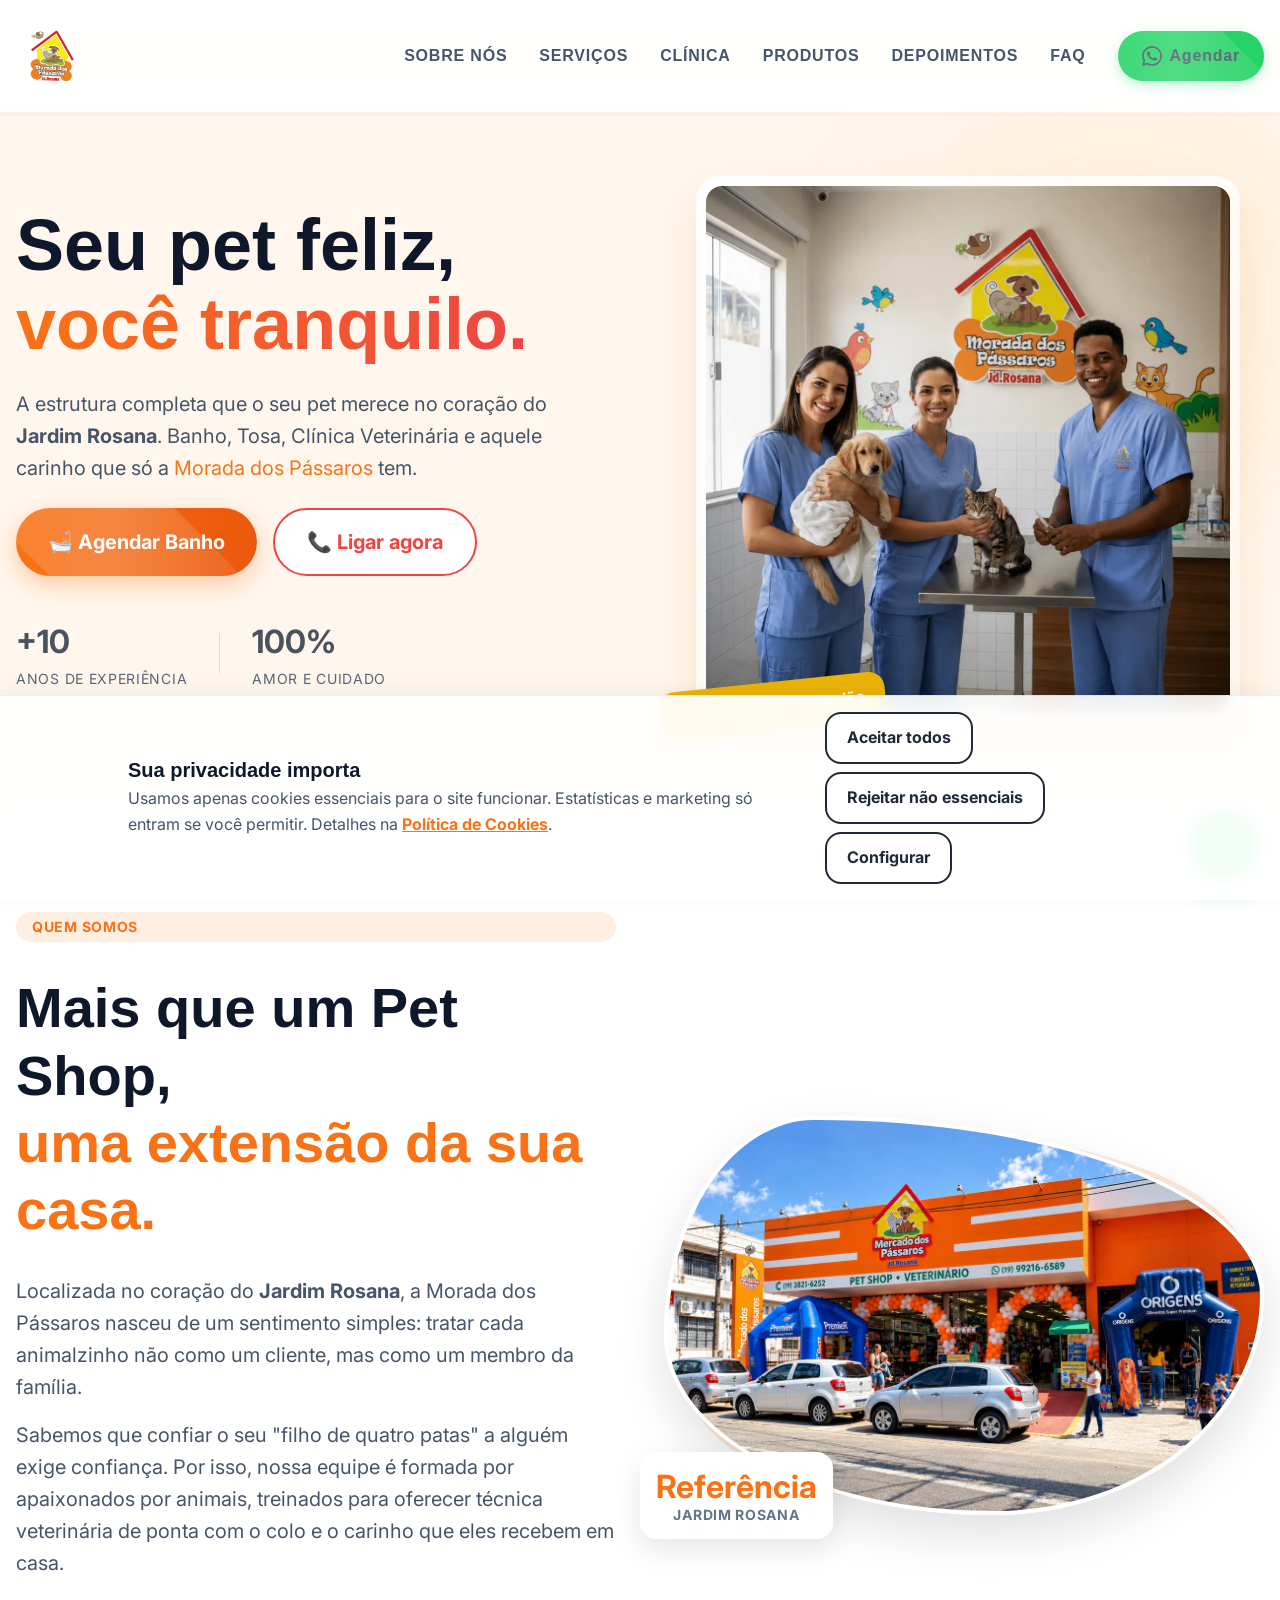
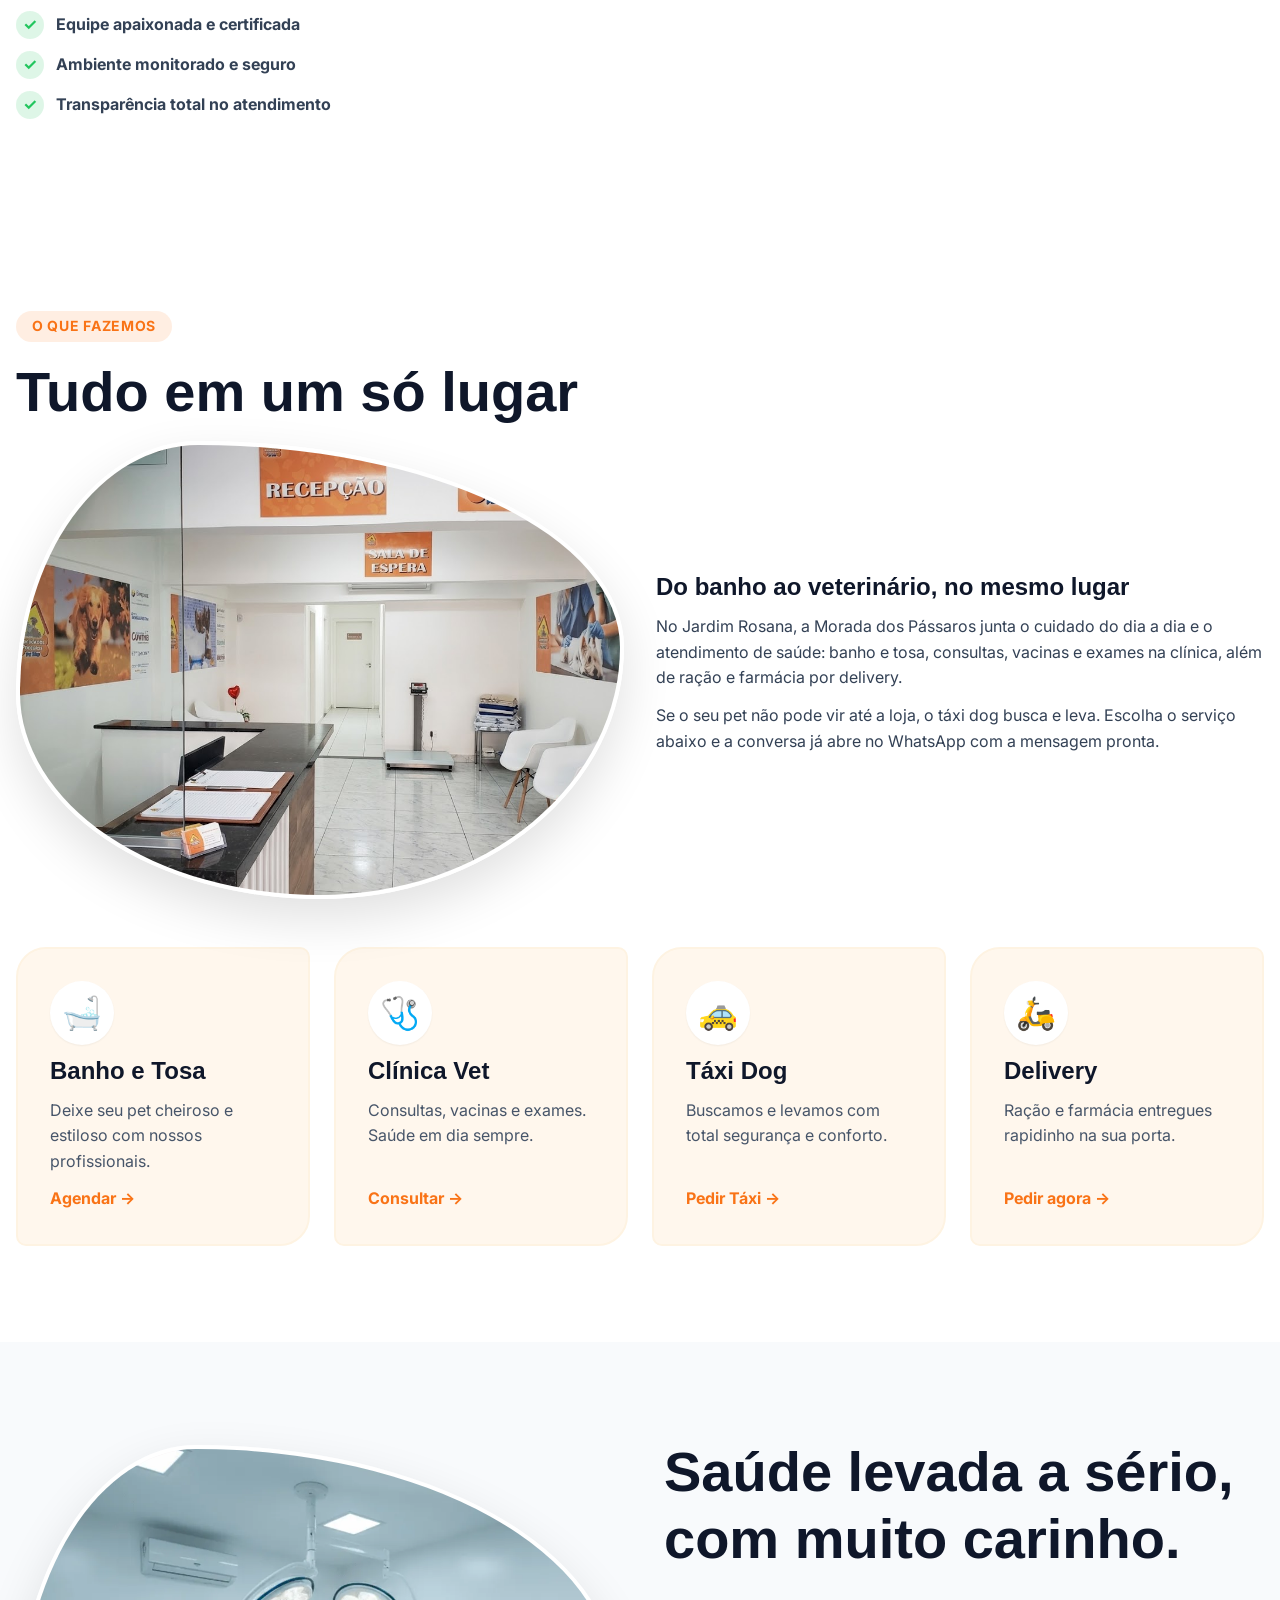
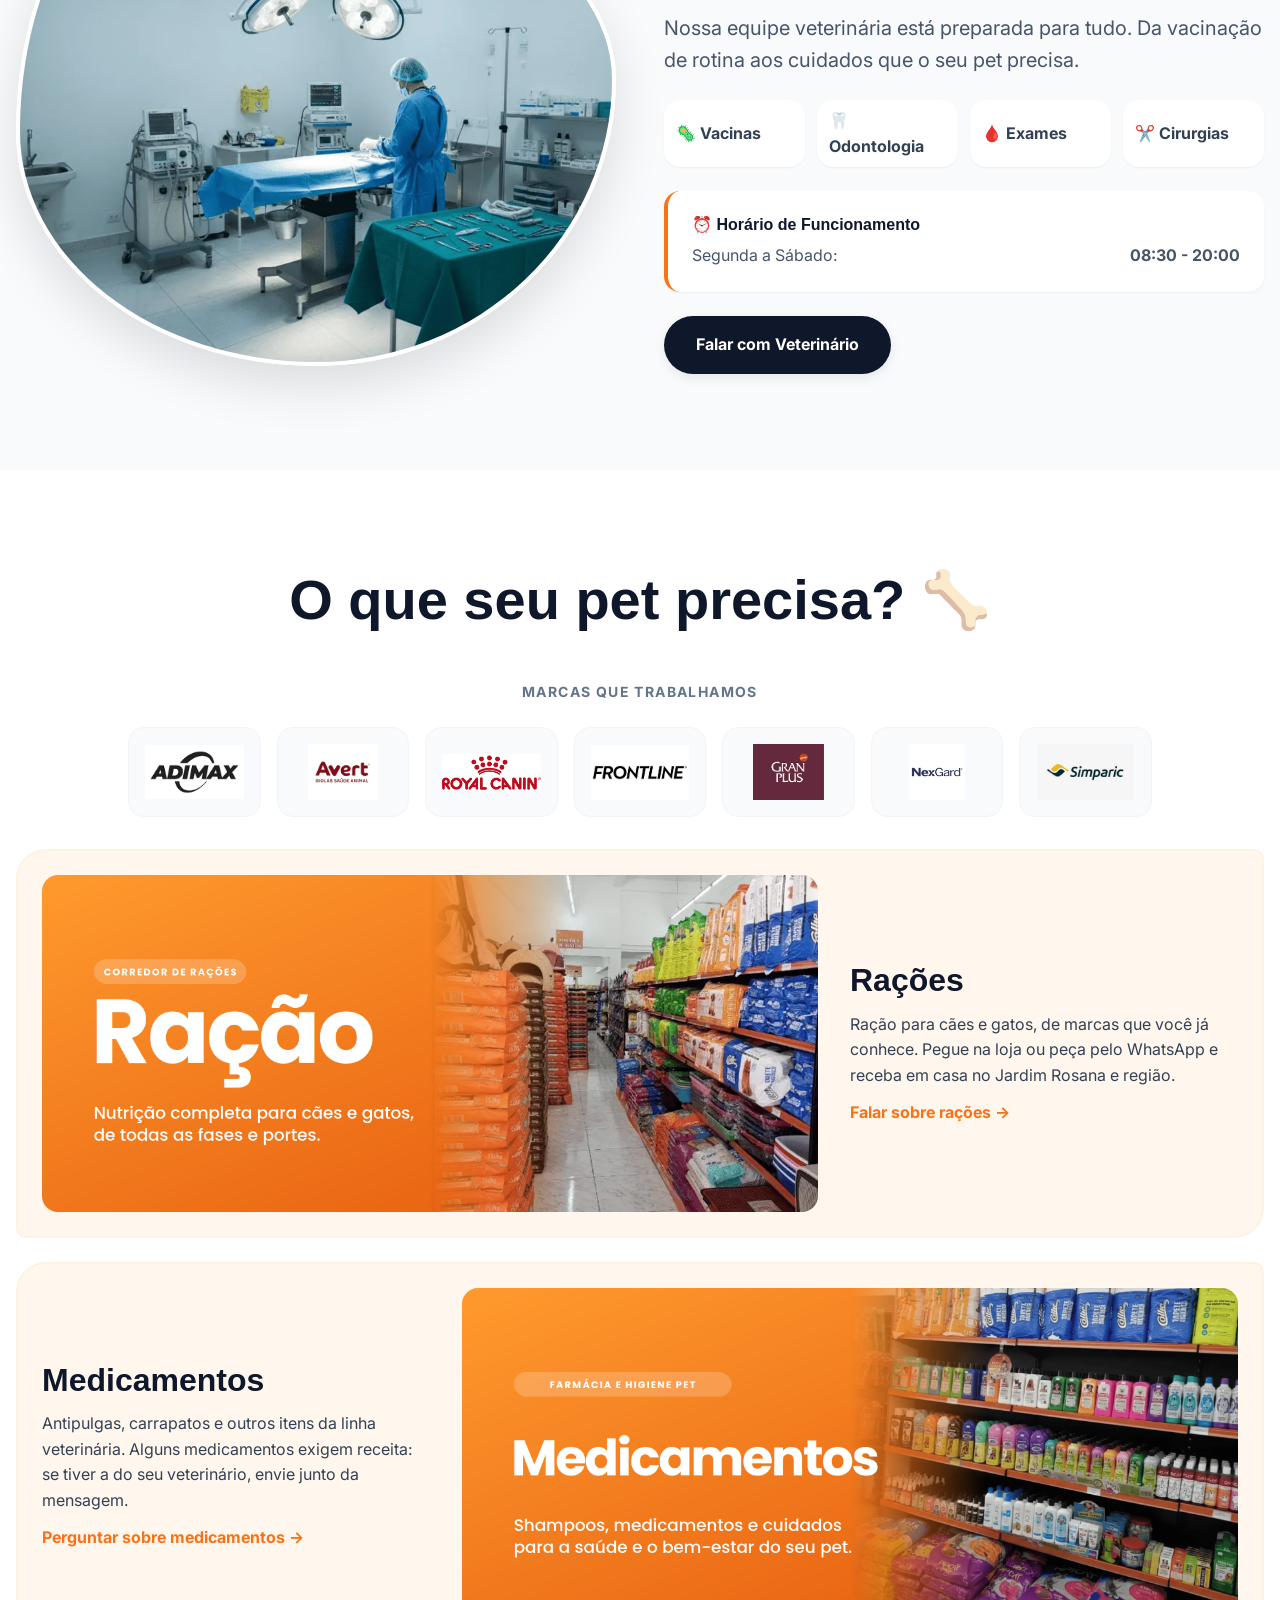
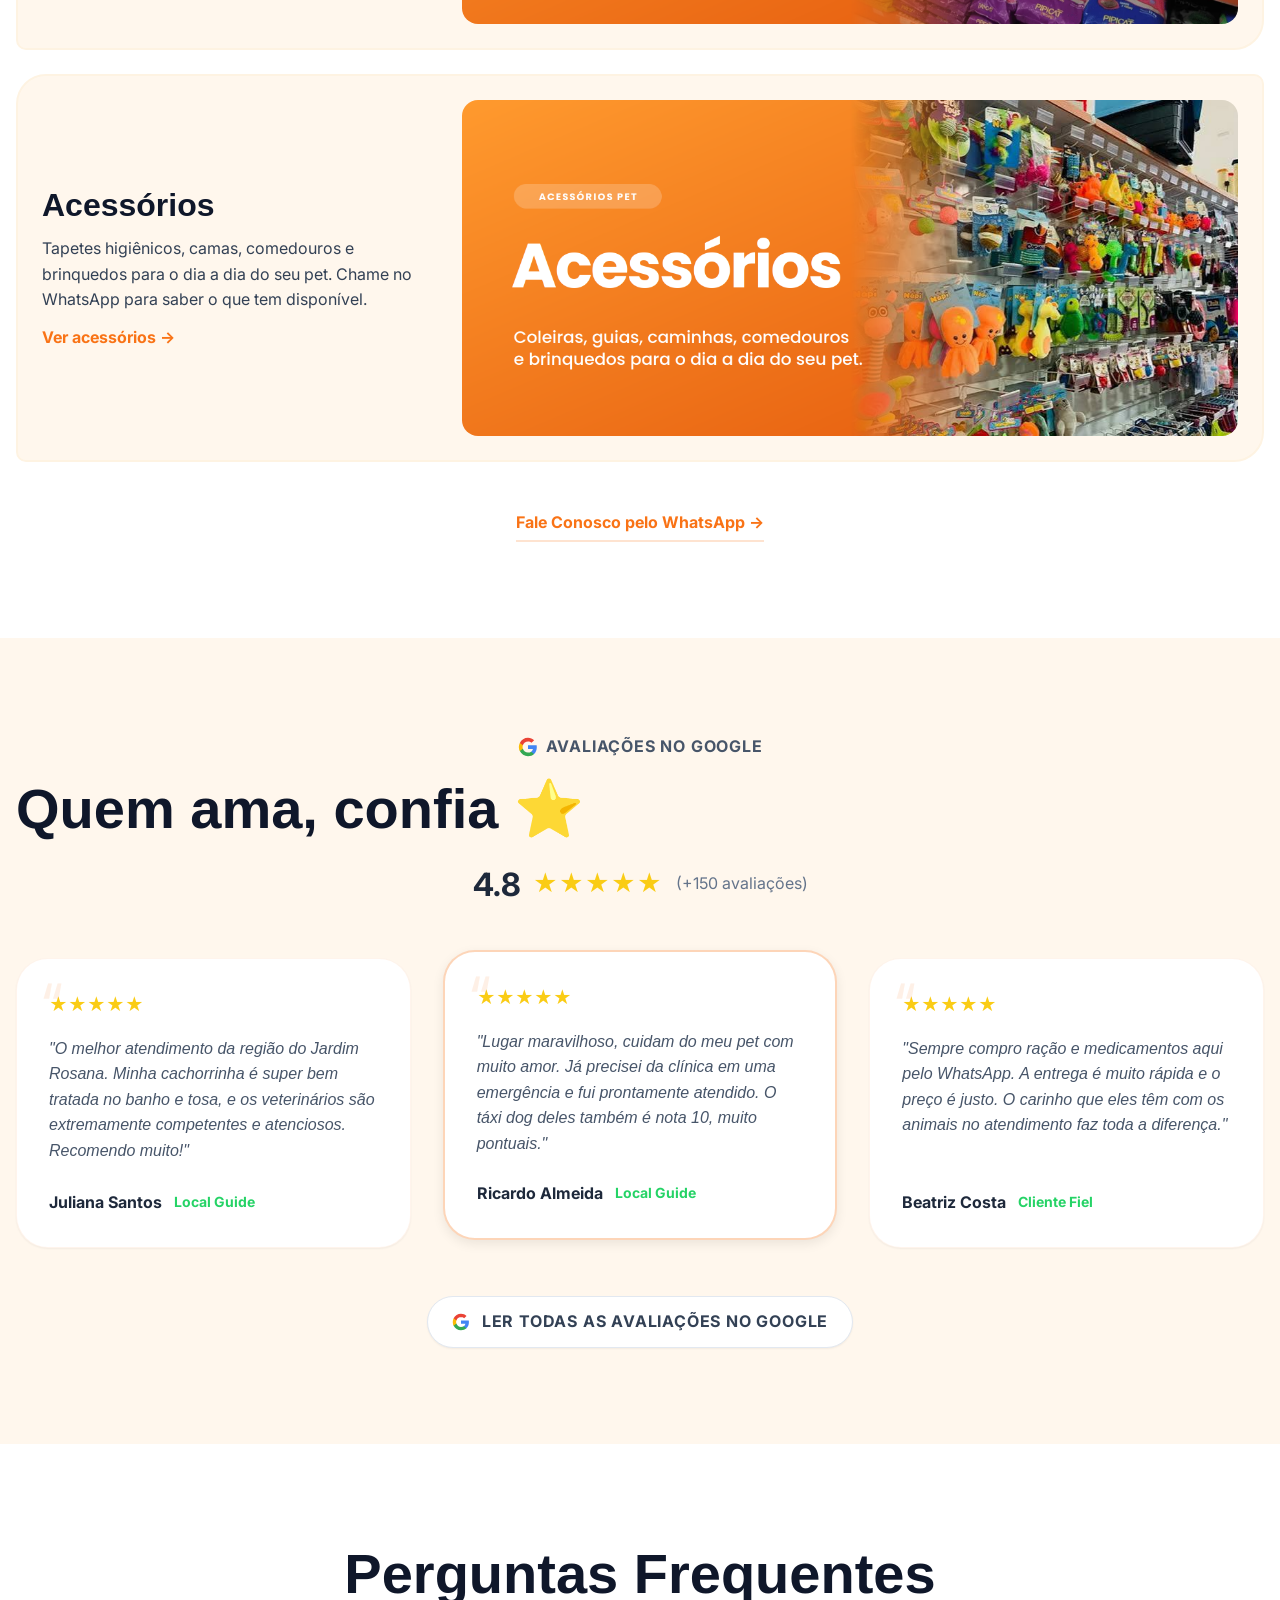
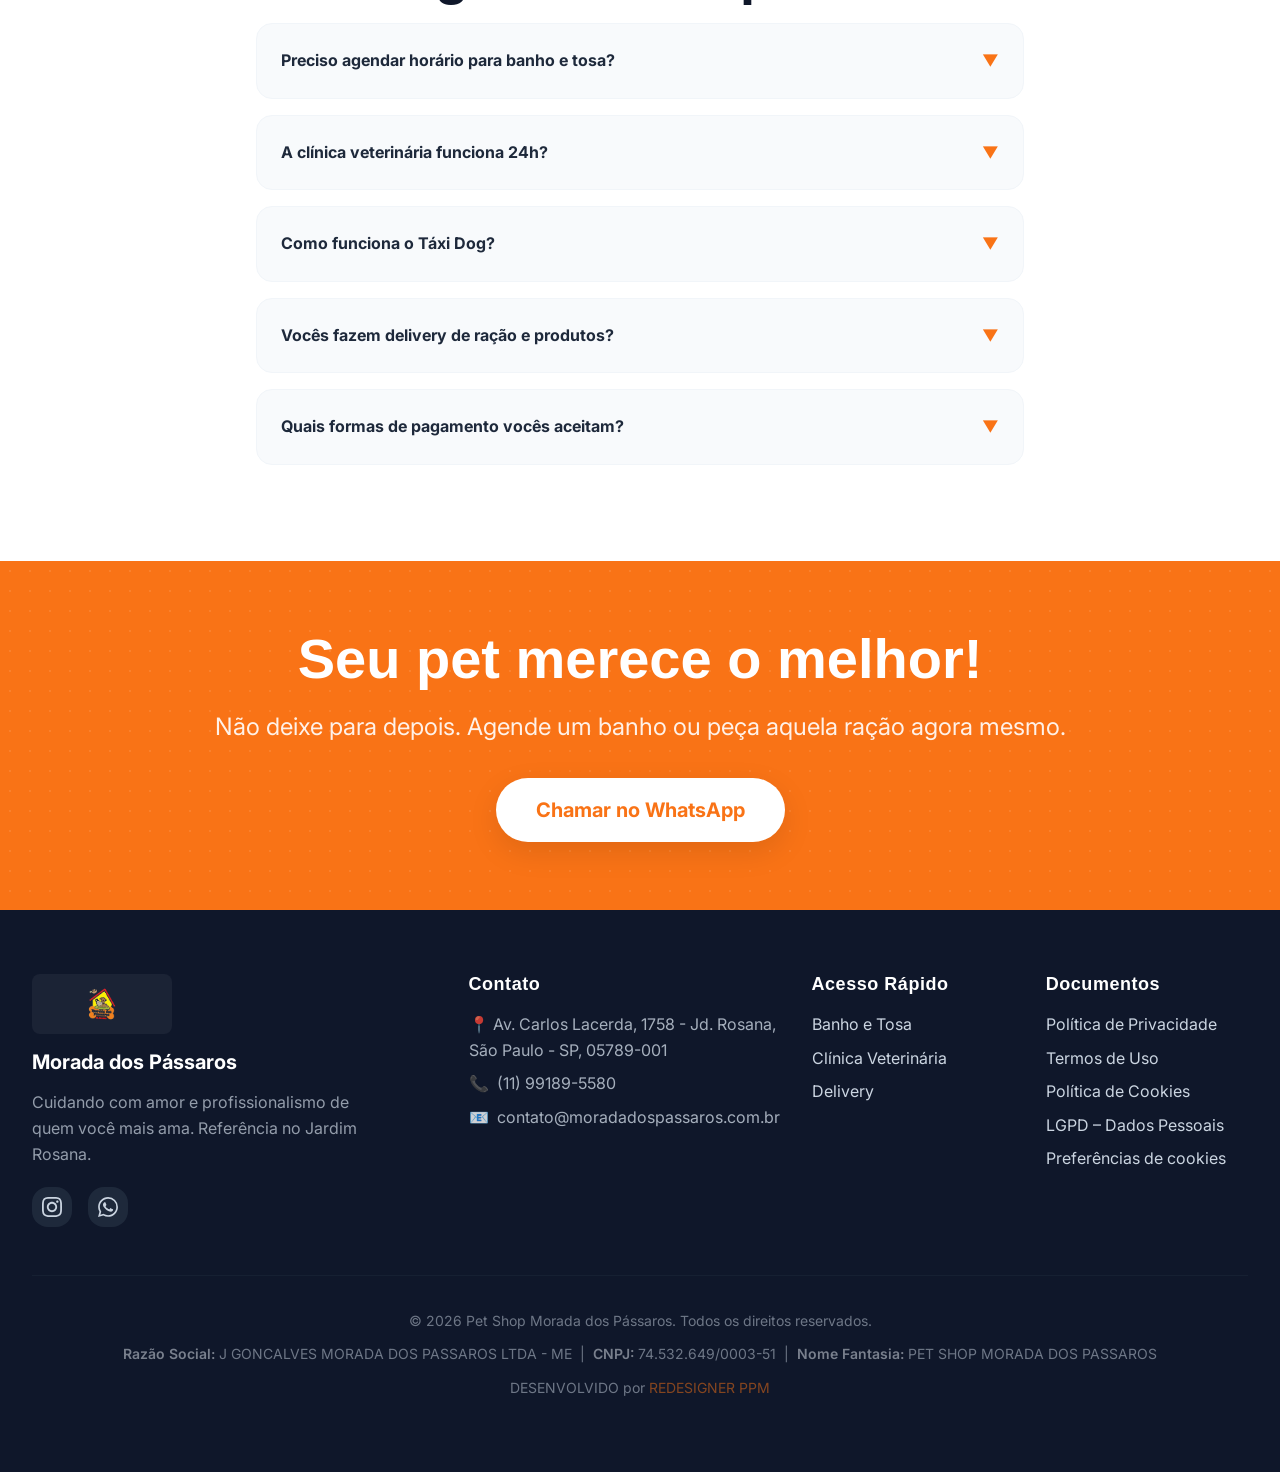
==== commit 317f4d5d: "Add files via upload update" ====
--- a/index.html
+++ b/index.html
@@ -11,14 +11,14 @@
     <meta property="og:type" content="website">
     <meta property="og:title" content="Pet Shop Morada dos Pássaros | Cuidado completo para seu pet">
     <meta property="og:description" content="Banho e Tosa, Clínica Veterinária, Táxi Dog e Delivery no Jardim Rosana. Agende pelo WhatsApp!">
-    <meta property="og:image" content="https://images.unsplash.com/photo-1596276020587-43af4926e6e9?auto=format&fit=crop&q=80&w=1200">
+    <meta property="og:image" content="https://moradadospassaros.com.br/loja.webp">
     <meta property="og:url" content="https://moradadospassaros.com.br/">
     <meta property="og:site_name" content="Pet Shop Morada dos Pássaros">
     <meta property="og:locale" content="pt_BR">
     <meta name="twitter:card" content="summary_large_image">
     <meta name="twitter:title" content="Pet Shop Morada dos Pássaros | Cuidado completo para seu pet">
     <meta name="twitter:description" content="Banho e Tosa, Clínica Veterinária, Táxi Dog e Delivery no Jardim Rosana. Agende pelo WhatsApp!">
-    <meta name="twitter:image" content="https://images.unsplash.com/photo-1596276020587-43af4926e6e9?auto=format&fit=crop&q=80&w=1200">
+    <meta name="twitter:image" content="https://moradadospassaros.com.br/loja.webp">
 
     <link rel="icon" href="favicon.svg?v=1" type="image/svg+xml">
     <link rel="icon" href="logo.png?v=1" type="image/png" sizes="any">
@@ -36,7 +36,7 @@
         "@id": "https://moradadospassaros.com.br",
         "name": "Pet Shop Morada dos Pássaros",
         "legalName": "J GONCALVES MORADA DOS PASSAROS LTDA - ME",
-        "image": "https://images.unsplash.com/photo-1596276020587-43af4926e6e9?auto=format&fit=crop&q=80&w=1200",
+        "image": "https://moradadospassaros.com.br/loja.webp",
         "description": "Pet Shop e Clínica Veterinária com banho e tosa, táxi dog, delivery e atendimento veterinário no Jardim Rosana, São Paulo.",
         "address": {
             "@type": "PostalAddress",
@@ -118,25 +118,25 @@
                         <span class="highlight">você tranquilo.</span>
                     </h1>
                     <p class="hero-subtitle">
-                        No coração do <strong>Jardim Rosana</strong>. Banho, Tosa, Veterinário e aquele carinho que só a <span class="highlight-brand">Morada dos Pássaros</span> tem.
+                        A estrutura completa que o seu pet merece no coração do <strong>Jardim Rosana</strong>. Banho, Tosa, Clínica Veterinária e aquele carinho que só a <span class="highlight-brand">Morada dos Pássaros</span> tem.
                     </p>
                     <div class="hero-ctas">
                         <a href="https://wa.me/5511991895580?text=Ol%C3%A1!%20Gostaria%20de%20agendar%20um%20banho%20para%20meu%20pet." class="btn-primary">🛁 Agendar Banho</a>
                         <a href="tel:+5511991895580" class="btn-secondary" aria-label="Ligar para a loja">📞 Ligar agora</a>
                     </div>
                     <div class="hero-stats">
-                        <div><span class="stat-number">100%</span><span class="stat-label">Amor</span></div>
+                        <div><span class="stat-number">+10</span><span class="stat-label">Anos de Experiência</span></div>
                         <div class="stat-divider"></div>
-                        <div><span class="stat-number">24h</span><span class="stat-label">Suporte</span></div>
+                        <div><span class="stat-number">100%</span><span class="stat-label">Amor e Cuidado</span></div>
                     </div>
                 </div>
                 <div class="hero-image">
                     <div class="hero-image-wrapper">
-                        <img src="https://images.unsplash.com/photo-1543466835-00a7907e9de1?auto=format&fit=crop&q=80&w=800"
-                             alt="Cachorro feliz"
-                             class="hero-img" width="800" height="533" loading="eager" decoding="async">
-                    </div>
-                    <div class="hero-badge">⭐ Top Avaliado</div>
+                        <img src="equipe.webp"
+                             alt="Equipe veterinária da Morada dos Pássaros segurando um filhote e um gato"
+                             class="hero-img" width="800" height="533" loading="eager" fetchpriority="high" decoding="async">
+                    </div>
+                    <div class="hero-badge">⭐ Referência na Região</div>
                 </div>
             </div>
         </section>
@@ -235,7 +235,7 @@
                 <div class="clinica-grid">
                     <div class="clinica-image">
                         <div class="clinica-image-bg"></div>
-                        <img src="equipe.webp" alt="Equipe de uniforme azul com um filhote e um gato sobre a mesa de atendimento" class="clinica-img" width="600" height="400" loading="lazy" decoding="async">
+                        <img src="consultorio.webp" alt="Sala cirúrgica com mesa, focos de luz e instrumentais organizados" class="clinica-img" width="600" height="400" loading="lazy" decoding="async">
                     </div>
                     <div class="clinica-text">
                         <h2 class="section-title">Saúde levada a sério, <br>com muito carinho.</h2>
--- a/style.css
+++ b/style.css
@@ -559,8 +559,8 @@
     width: min(100%, 34rem);
     background: linear-gradient(135deg, #ffffff, #fff7ed);
     padding: 10px;
-    border-radius: 40% 60% 45% 55% / 55% 45% 60% 40%;
-    box-shadow: 20px 20px 40px rgba(249, 115, 22, 0.15);
+    border-radius: var(--radius-lg);
+    box-shadow: 0 20px 40px rgba(249, 115, 22, 0.15);
     max-width: 100%;
     animation: float 6s ease-in-out infinite;
 }
@@ -569,7 +569,7 @@
     50%      { transform: translateY(-10px); }
 }
 .hero-img {
-    border-radius: 35% 65% 50% 50% / 55% 45% 60% 40%;
+    border-radius: var(--radius-md);
     width: 100%;
     height: auto;
     object-fit: cover;
@@ -1042,11 +1042,12 @@
 .produto-faixa-texto p { margin-bottom: var(--space-3); }
 @media (min-width: 768px) {
     .produto-faixa {
-        grid-template-columns: 8fr 4fr; /* Imagem ganha 66%, texto 33% */
+        grid-template-columns: 8fr 4fr; 
         gap: var(--space-8);
     }
     .produto-faixa-img {
         order: 0;
+        max-height: none;
     }
     .produto-faixa:not(:first-child) {
         grid-template-columns: 4fr 8fr;
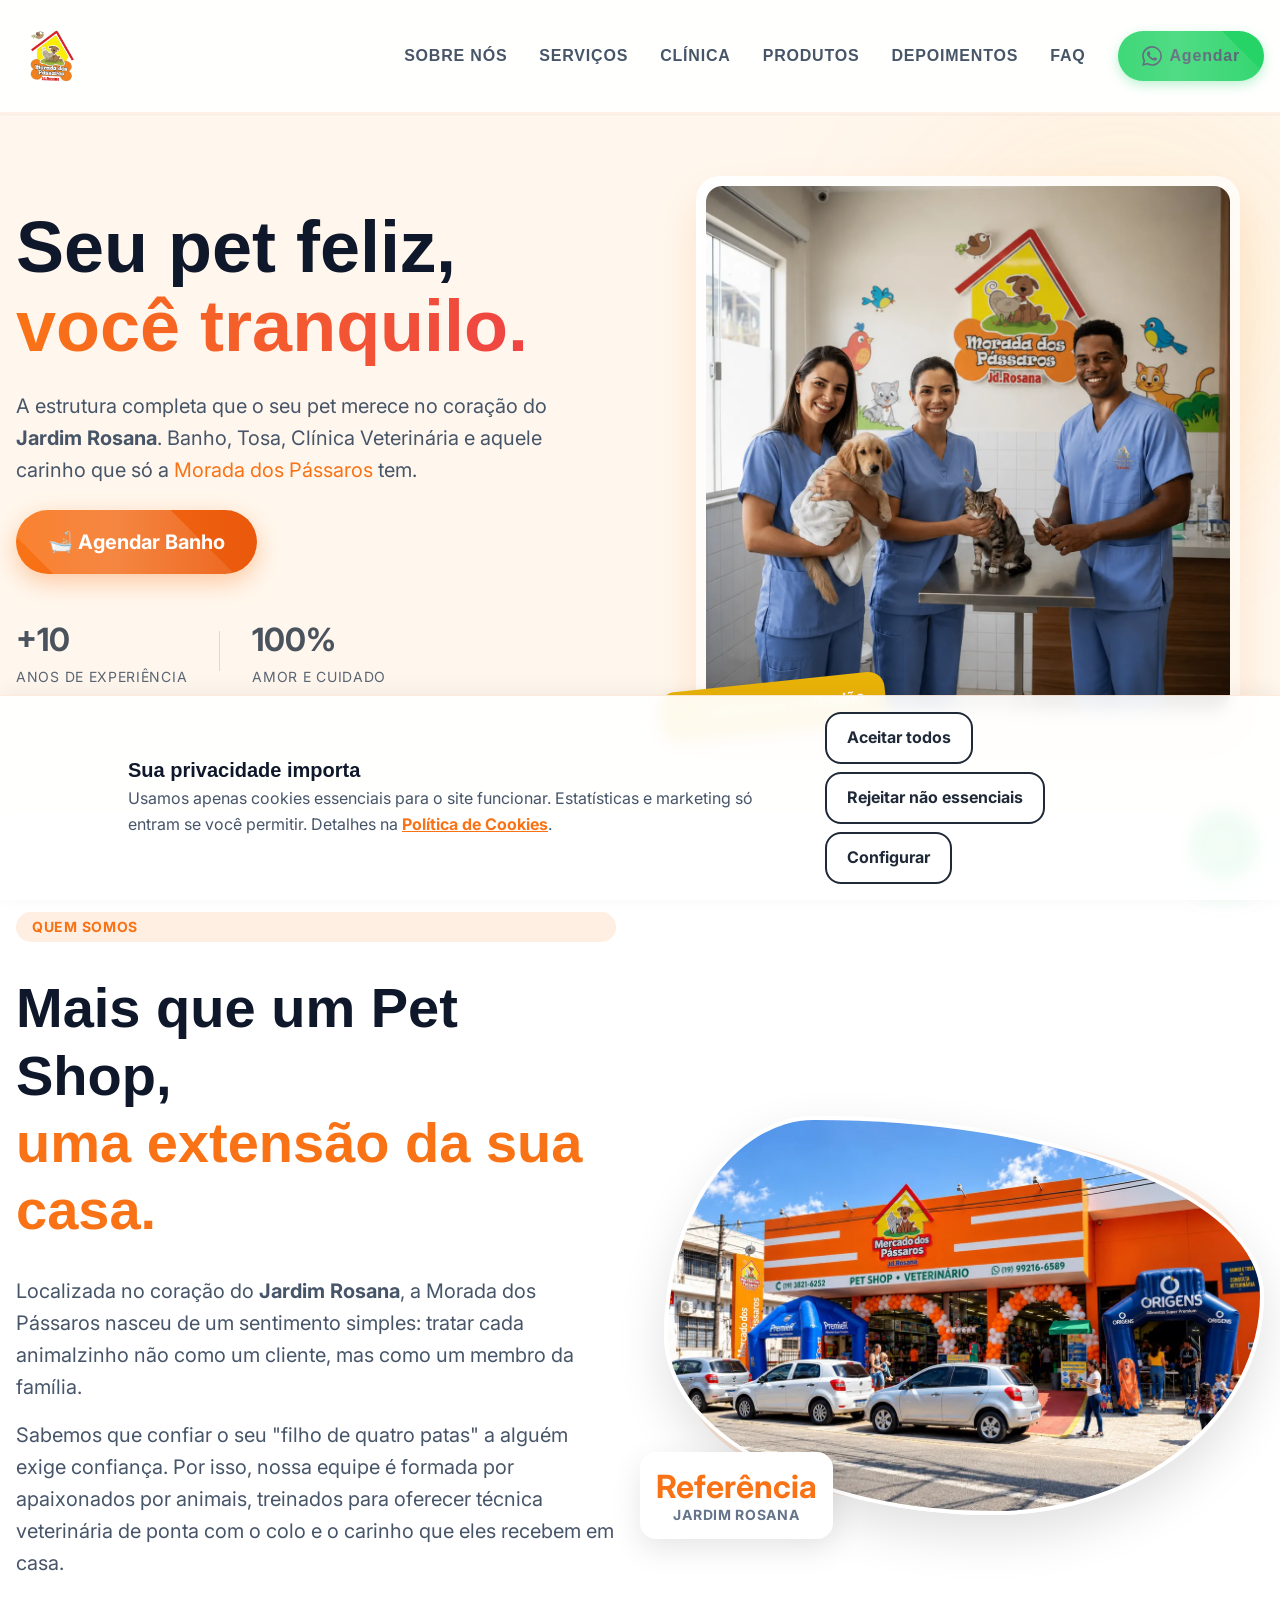
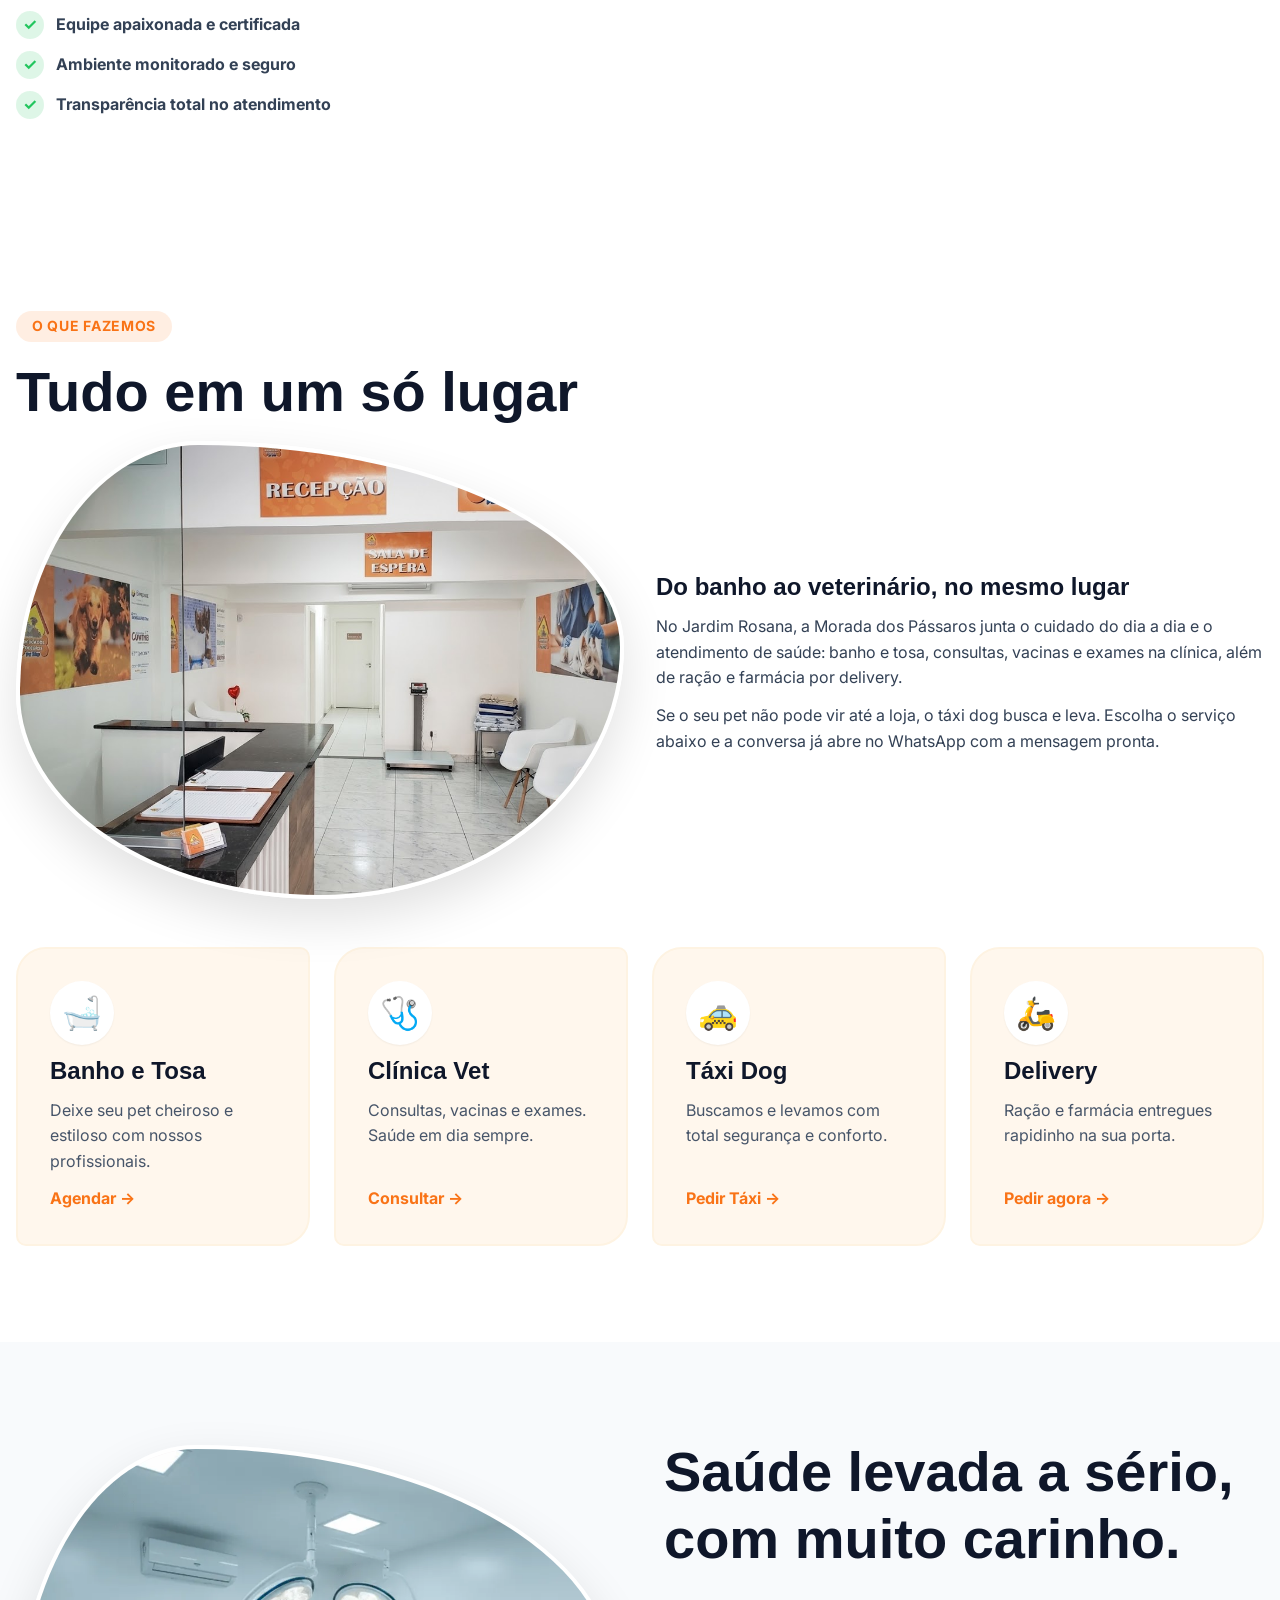
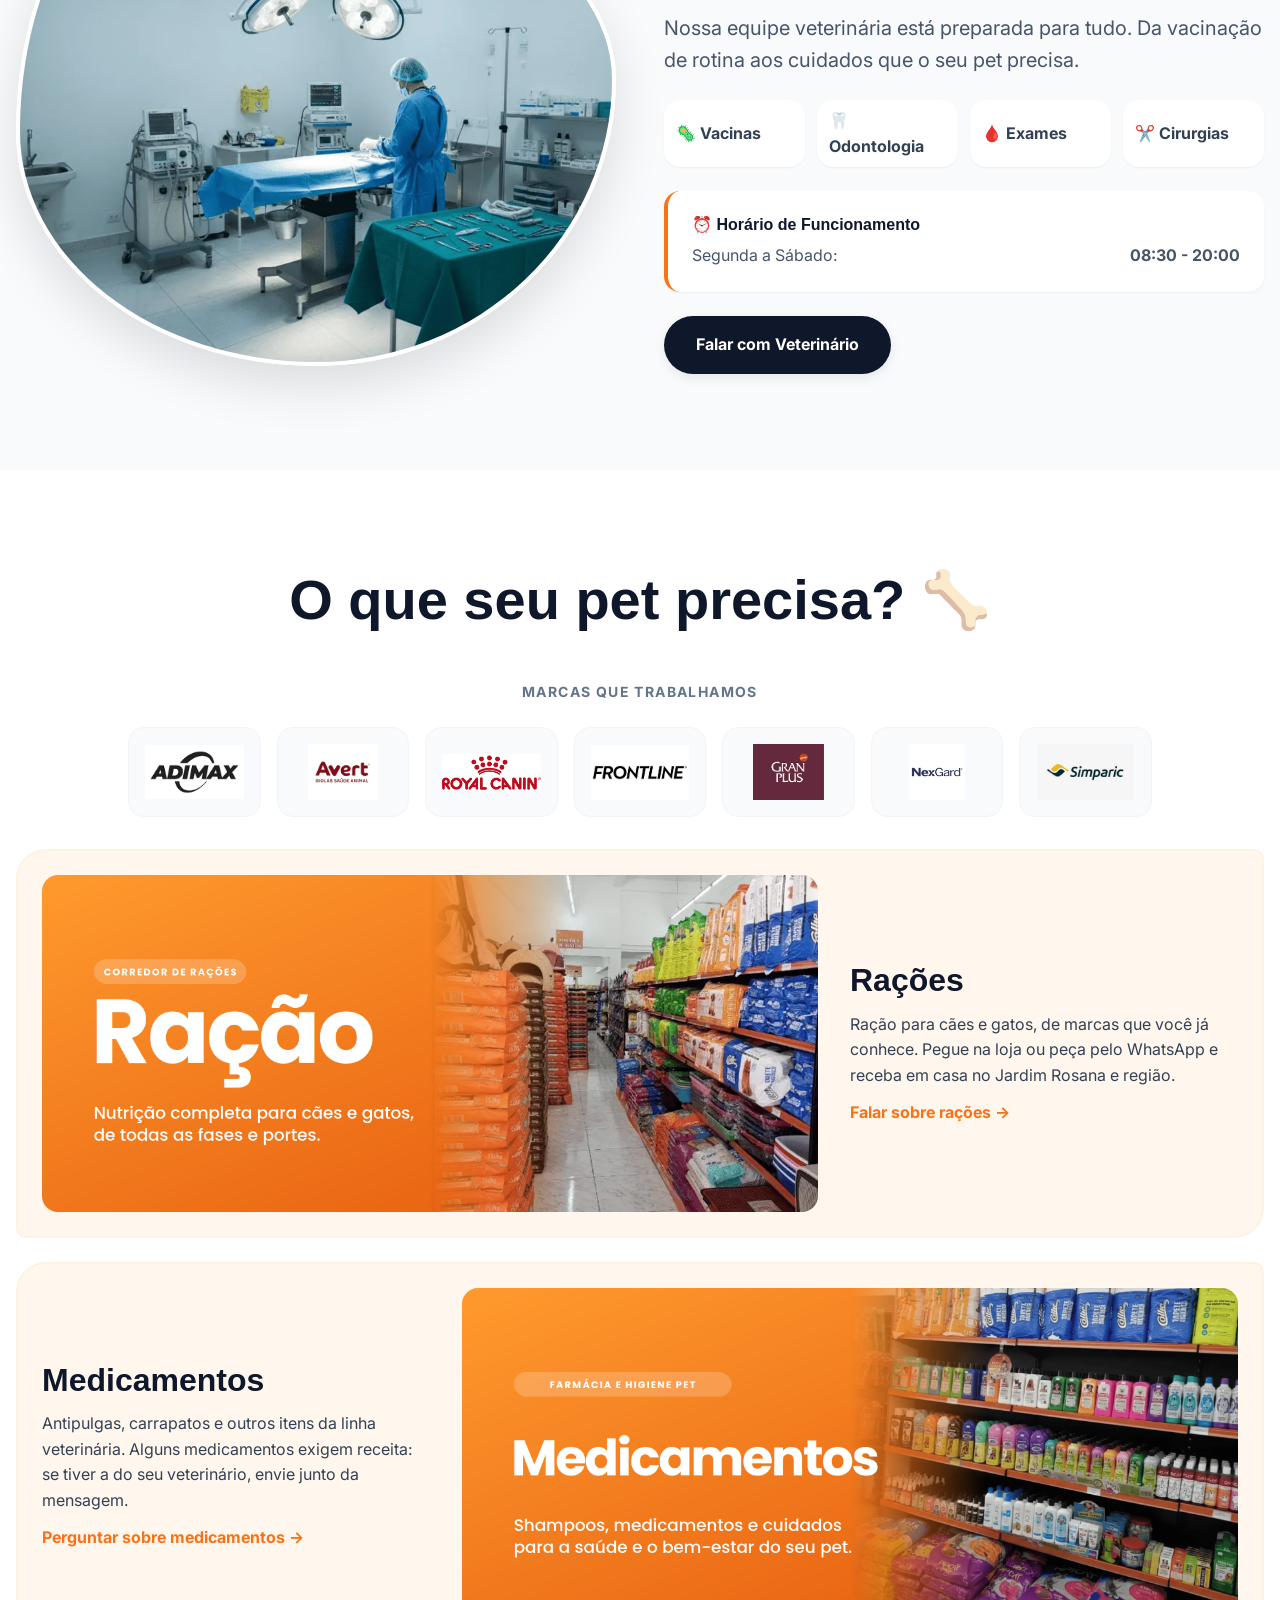
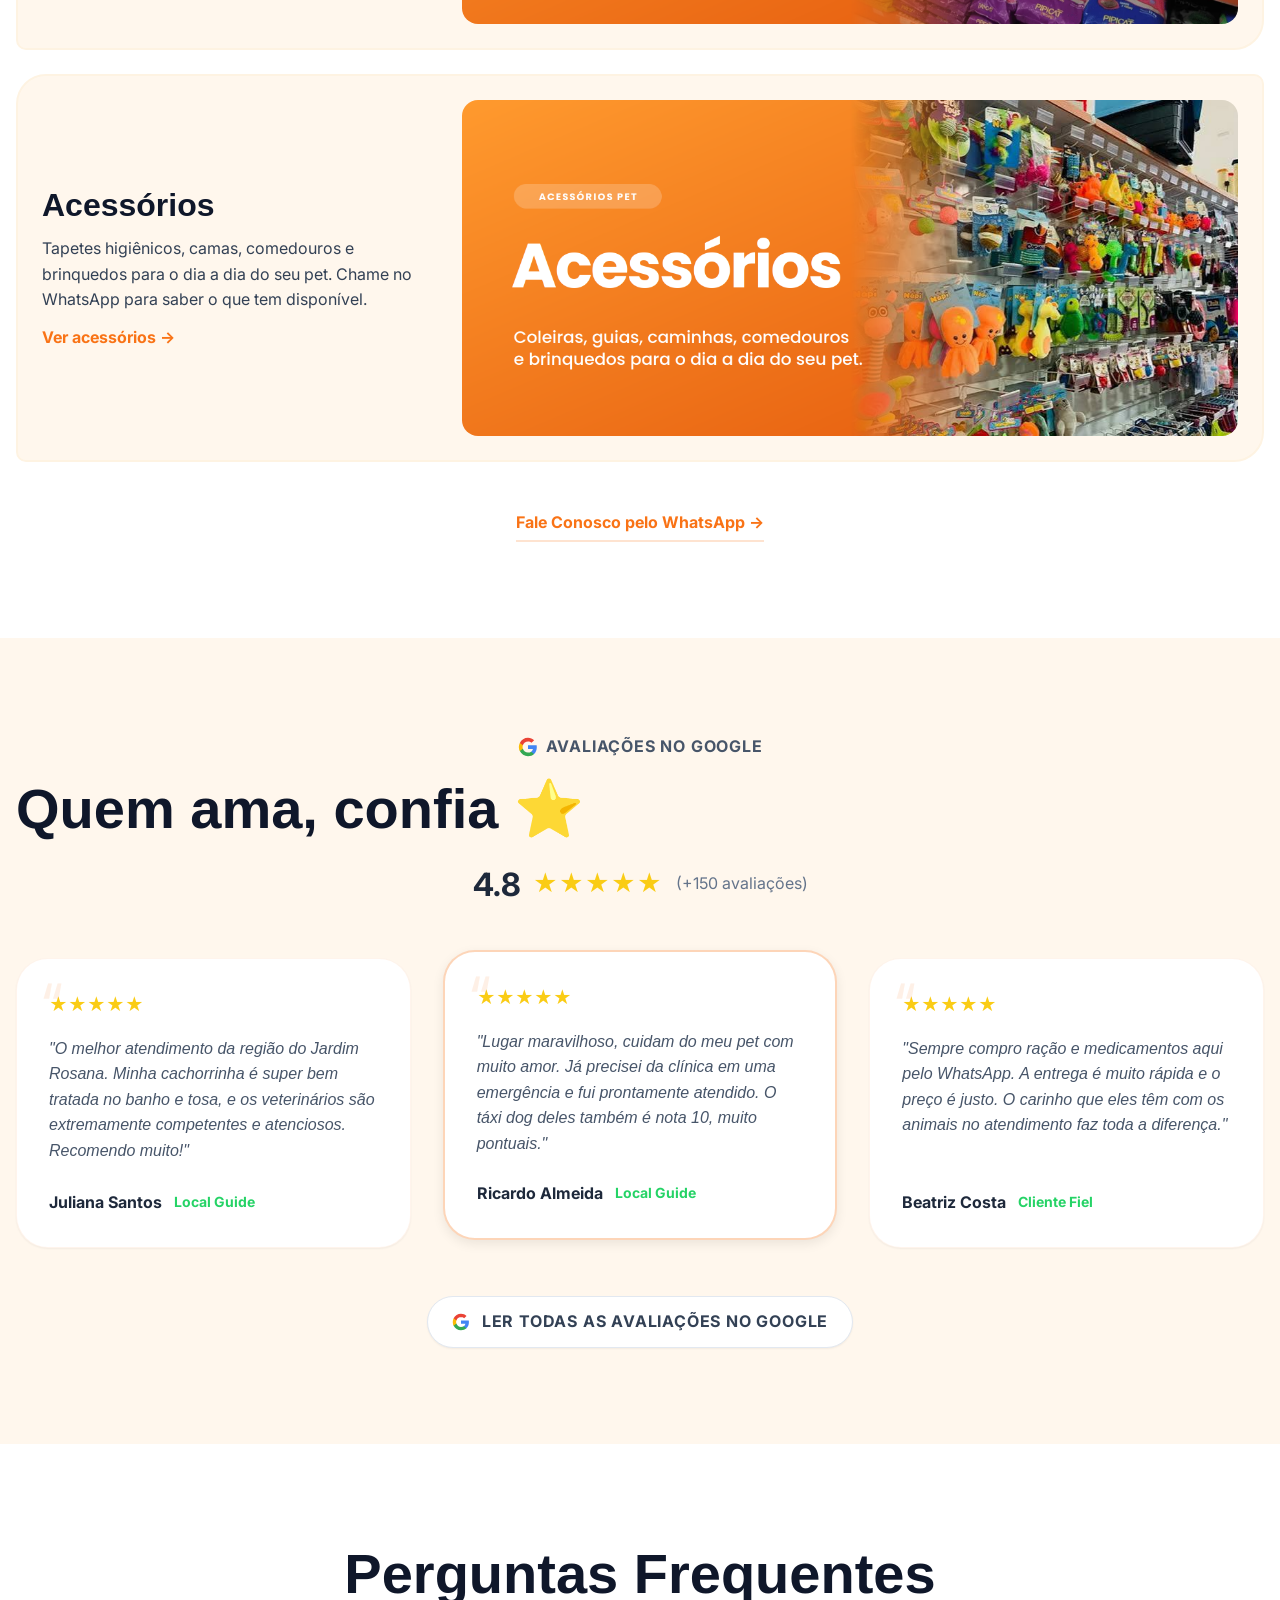
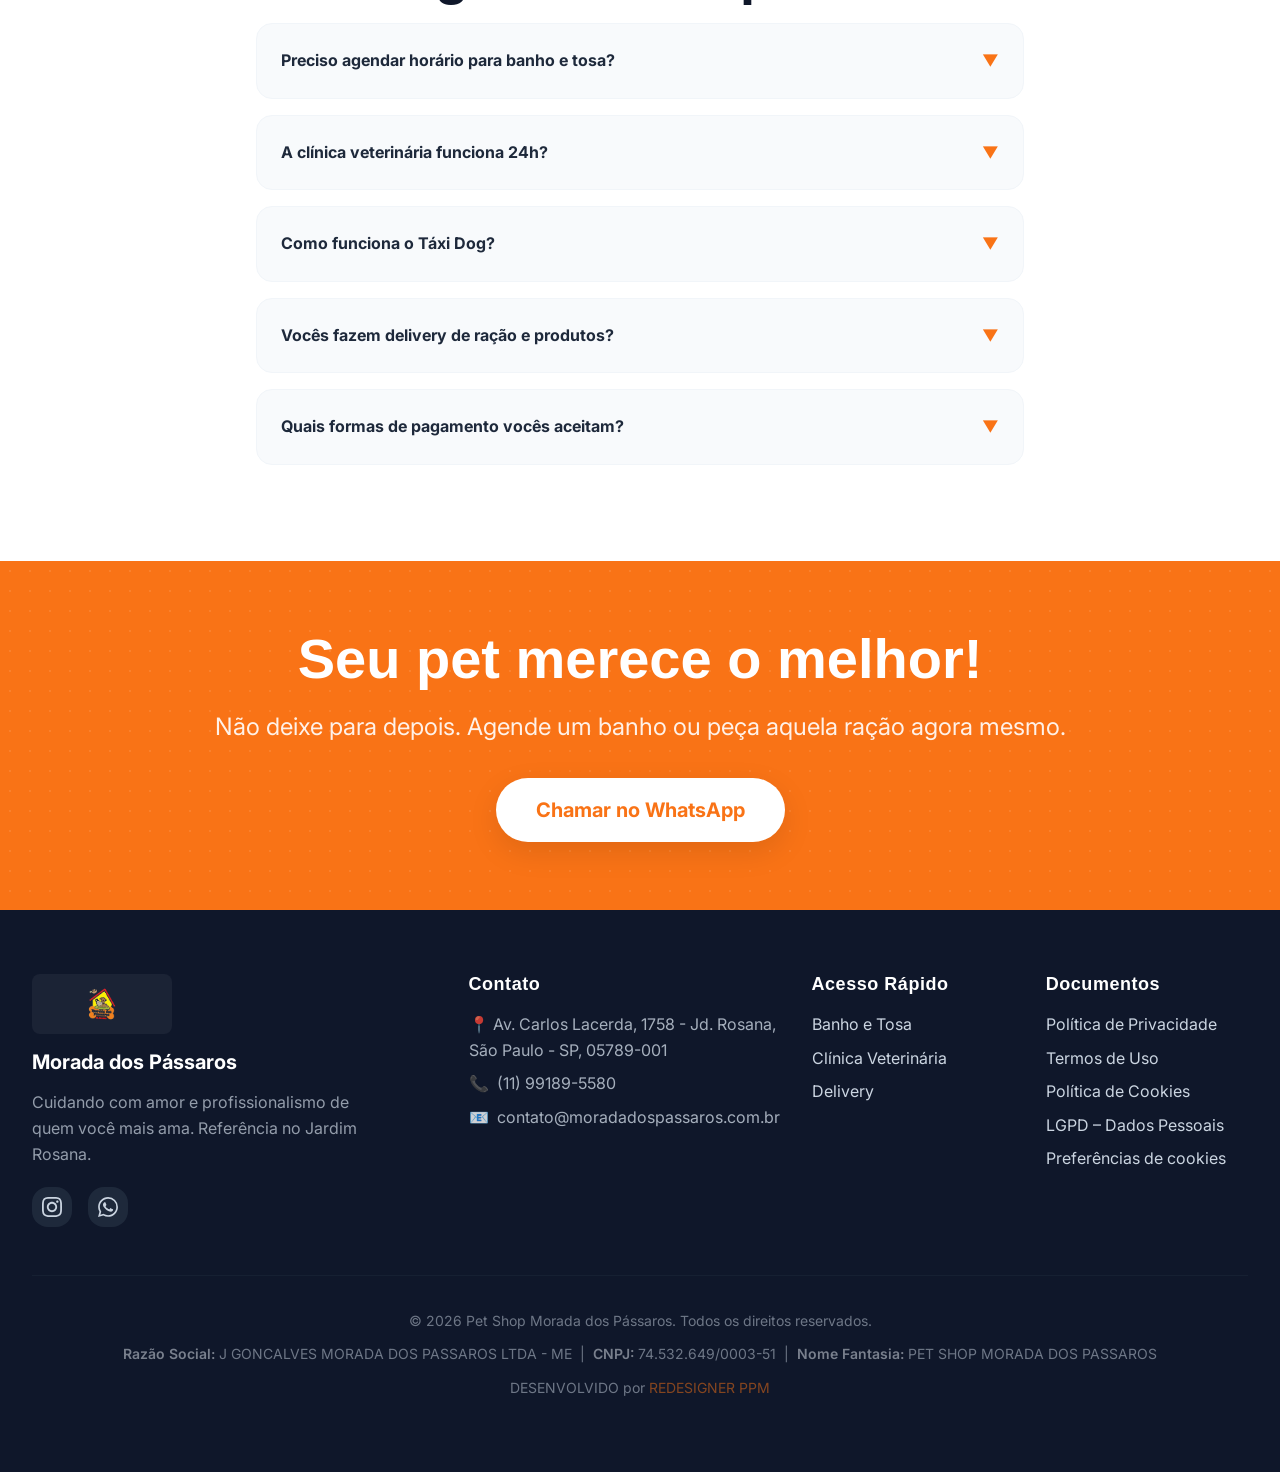
==== commit a49ff1f6: "Add files via upload update" ====
--- a/index.html
+++ b/index.html
@@ -122,7 +122,7 @@
                     </p>
                     <div class="hero-ctas">
                         <a href="https://wa.me/5511991895580?text=Ol%C3%A1!%20Gostaria%20de%20agendar%20um%20banho%20para%20meu%20pet." class="btn-primary">🛁 Agendar Banho</a>
-                        <a href="tel:+5511991895580" class="btn-secondary" aria-label="Ligar para a loja">📞 Ligar agora</a>
+                        
                     </div>
                     <div class="hero-stats">
                         <div><span class="stat-number">+10</span><span class="stat-label">Anos de Experiência</span></div>
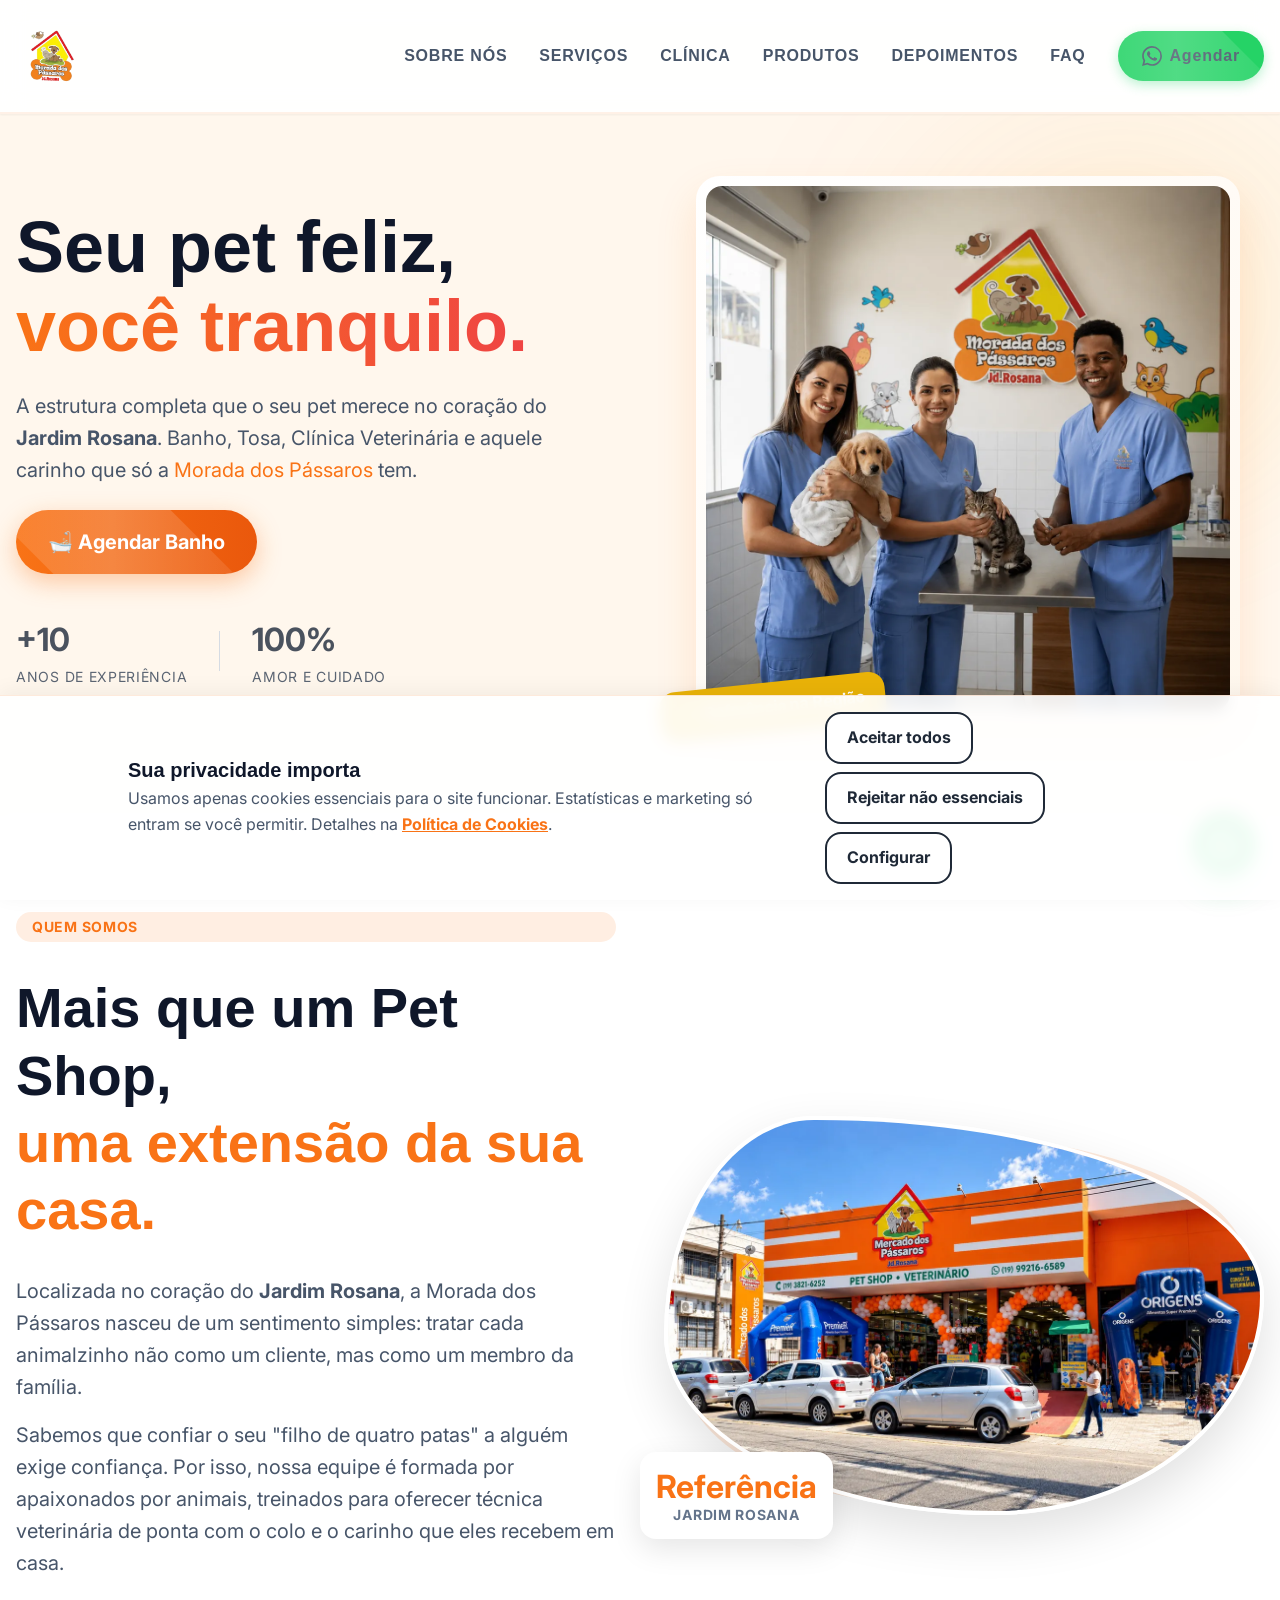
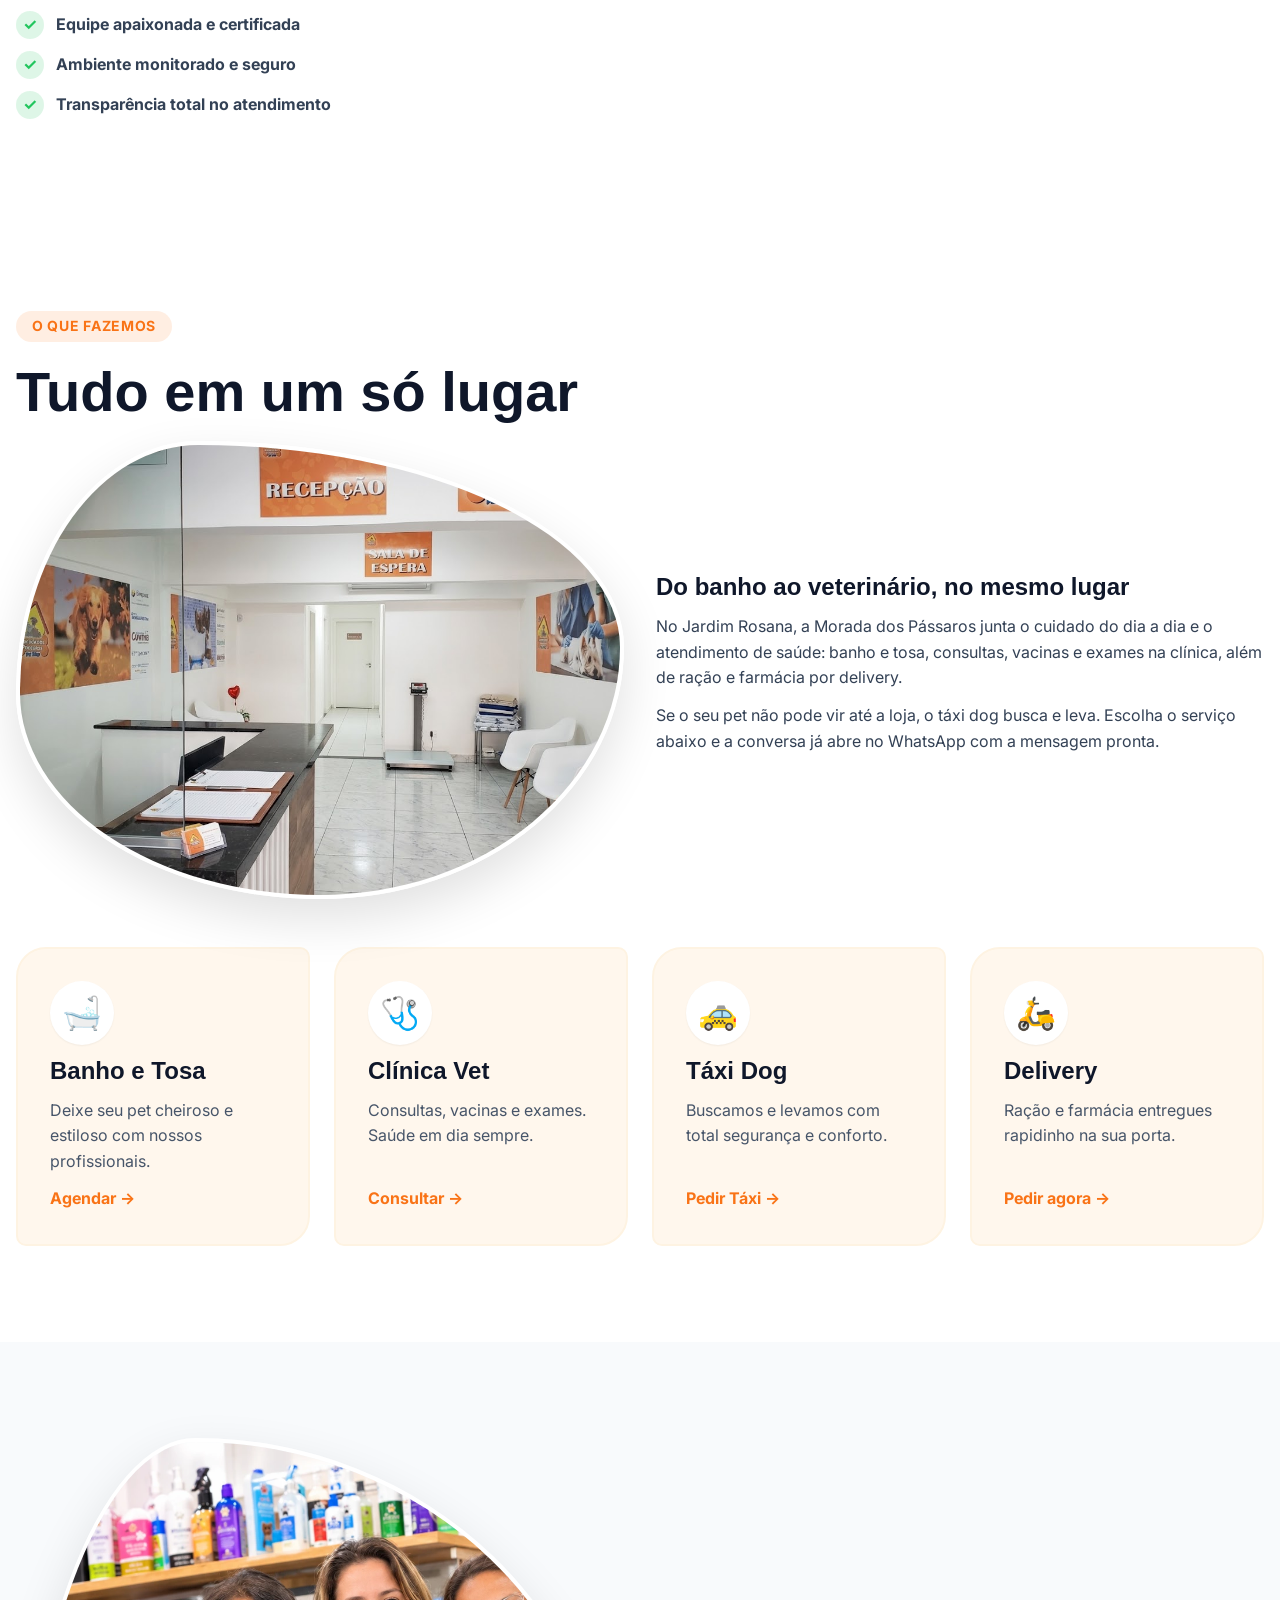
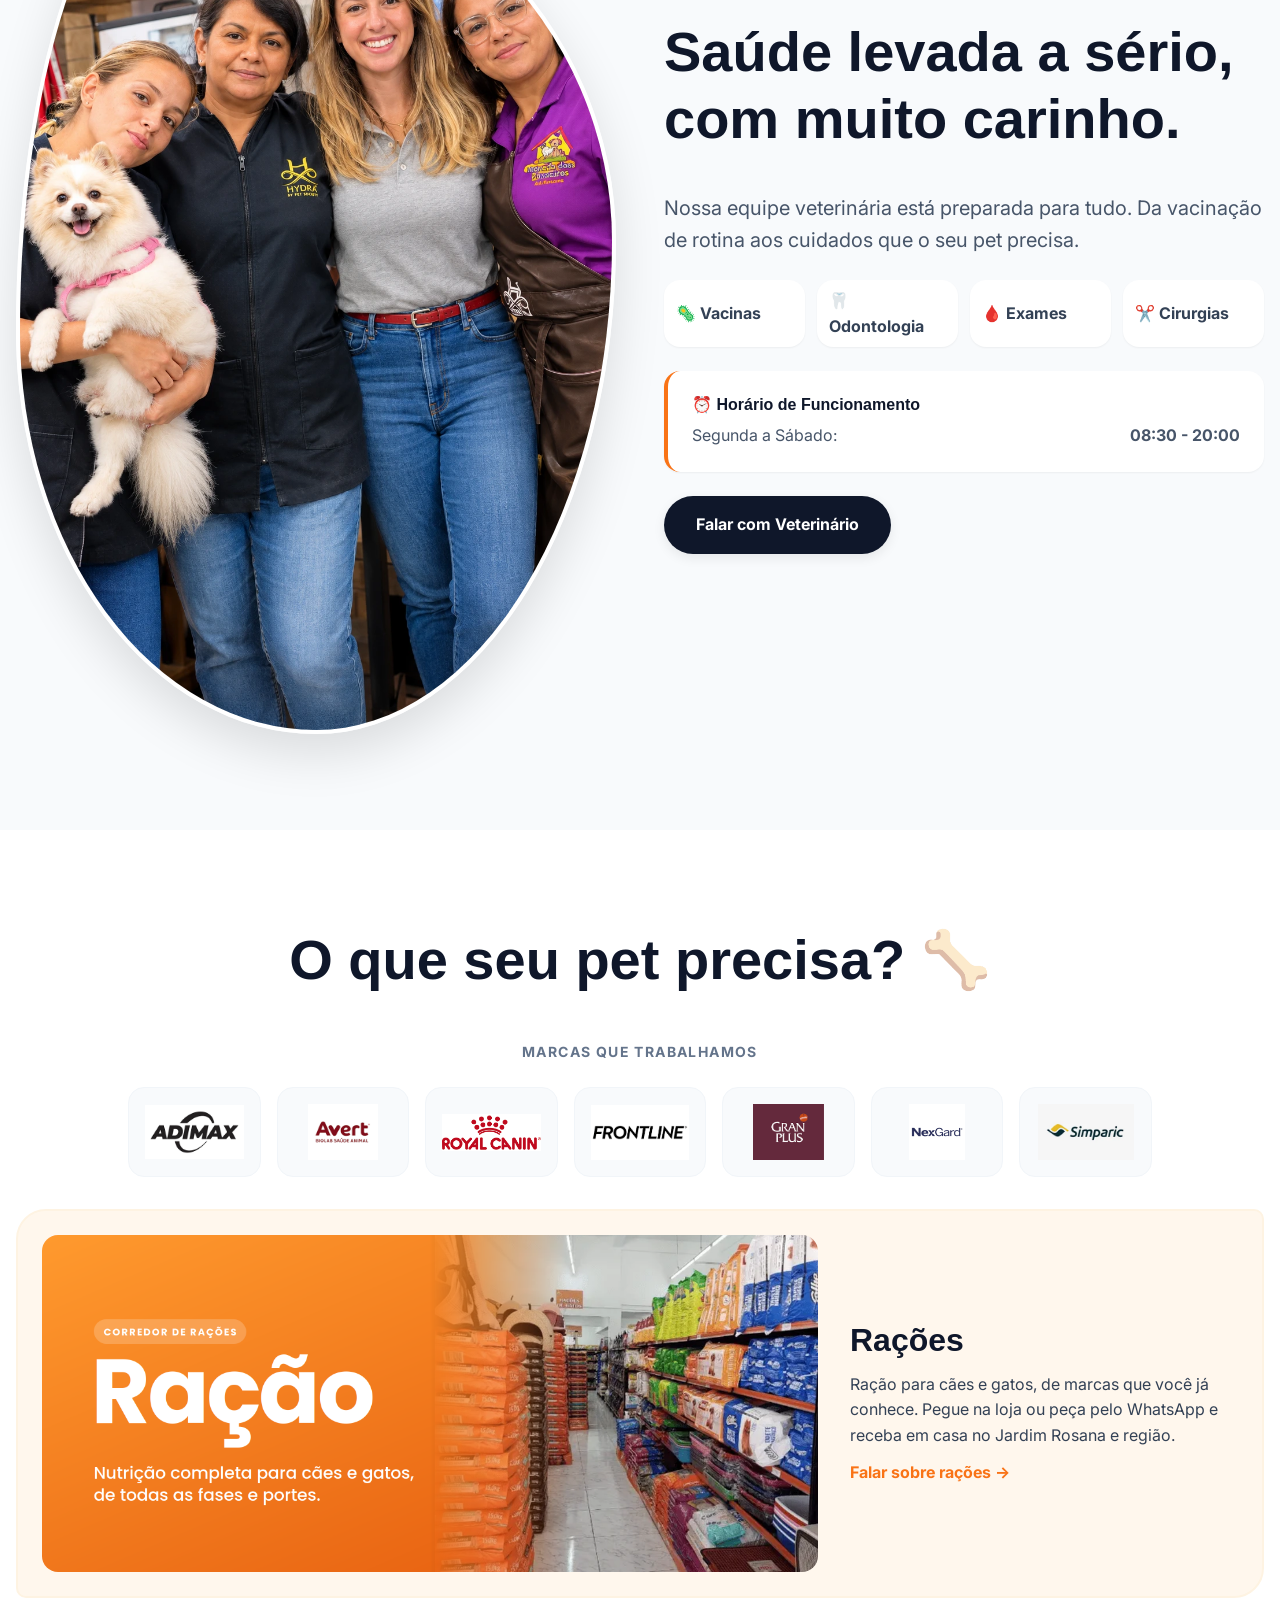
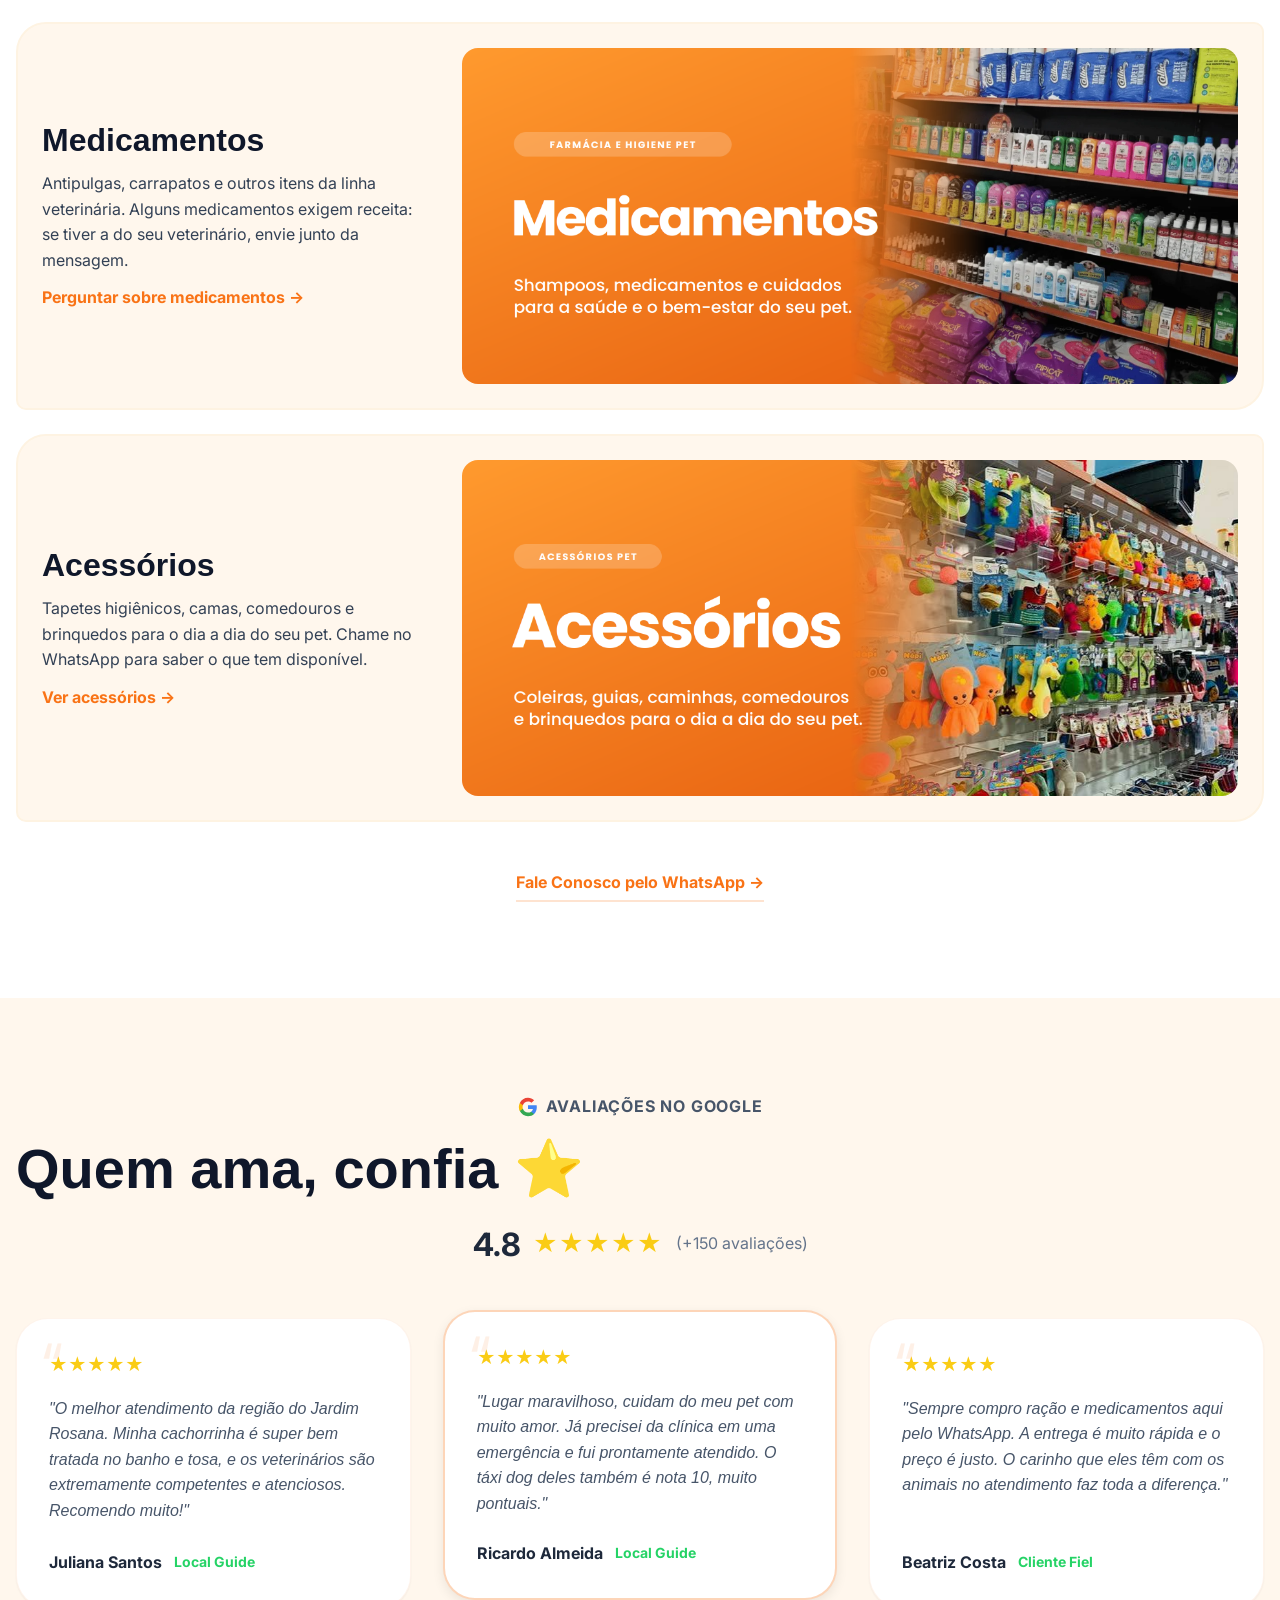
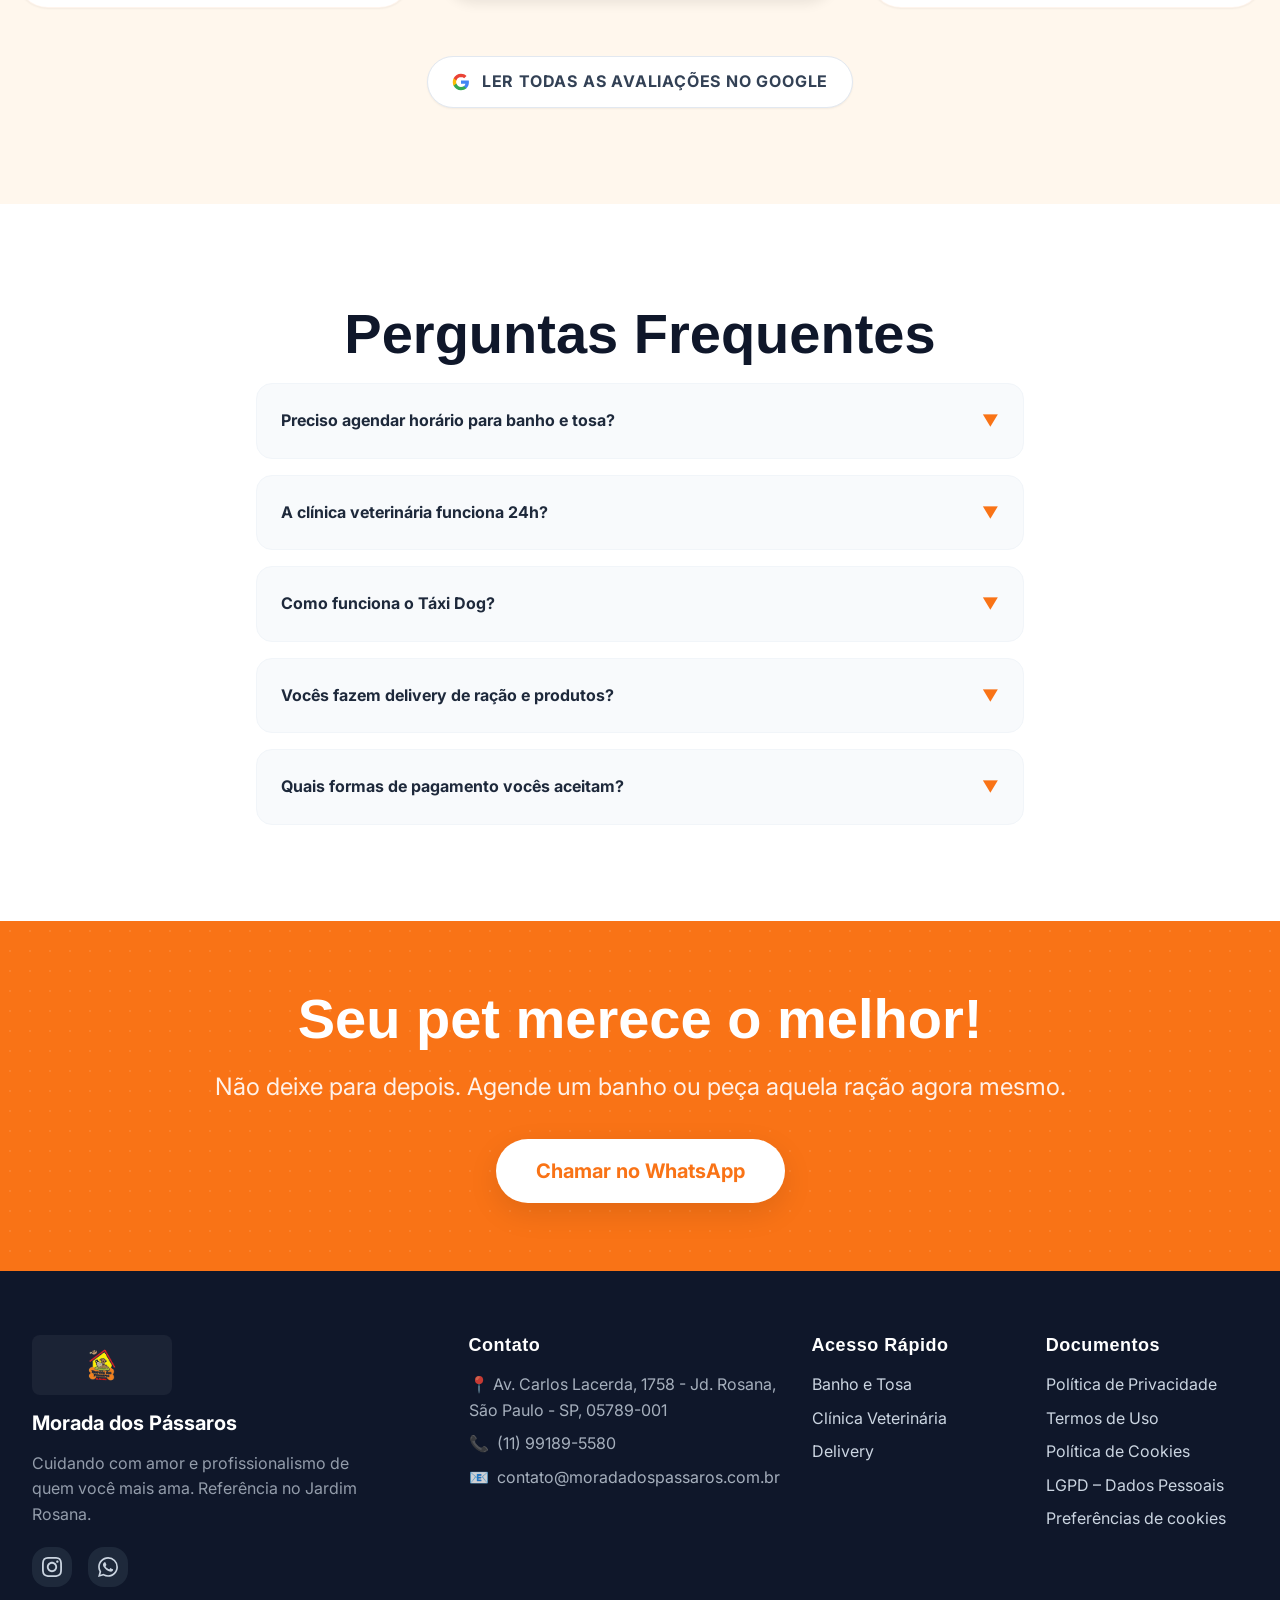
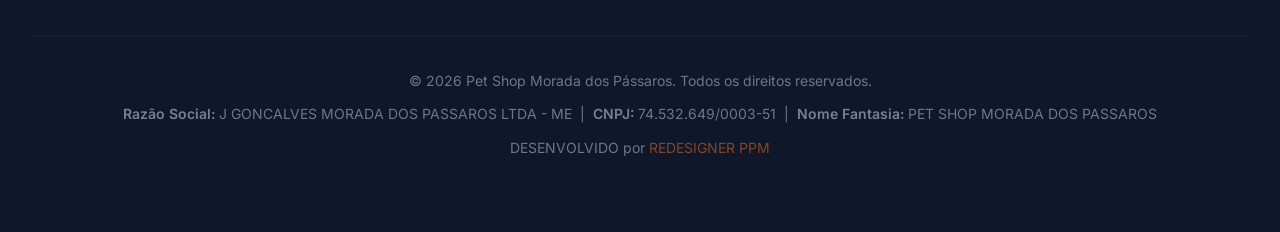
==== commit 927d6eb3: "Add files via upload update" ====
--- a/index.html
+++ b/index.html
@@ -190,8 +190,12 @@
                             <figure class="carousel-slide">
                                 <img src="consultorio.webp" alt="Sala cirúrgica com mesa, focos de luz, monitores e instrumentais organizados" width="1056" height="915" loading="lazy" decoding="async">
                             </figure>
+                
                             <figure class="carousel-slide">
                                 <img src="banho.webp" alt="Área de banho e tosa com funcionárias de uniforme laranja atendendo cães" width="1200" height="1031" loading="lazy" decoding="async">
+                            </figure>
+                            <figure class="carousel-slide">
+                                <img src="equipe.webp" alt="Equipe da clínica veterinária em ação" width="1200" height="1031" loading="lazy" decoding="async">
                             </figure>
                         </div>
                     </div>
@@ -235,7 +239,7 @@
                 <div class="clinica-grid">
                     <div class="clinica-image">
                         <div class="clinica-image-bg"></div>
-                        <img src="consultorio.webp" alt="Sala cirúrgica com mesa, focos de luz e instrumentais organizados" class="clinica-img" width="600" height="400" loading="lazy" decoding="async">
+                        <img src="equipe2.webp" alt="Sala cirúrgica com mesa, focos de luz e instrumentais organizados" class="clinica-img" width="600" height="400" loading="lazy" decoding="async">
                     </div>
                     <div class="clinica-text">
                         <h2 class="section-title">Saúde levada a sério, <br>com muito carinho.</h2>
